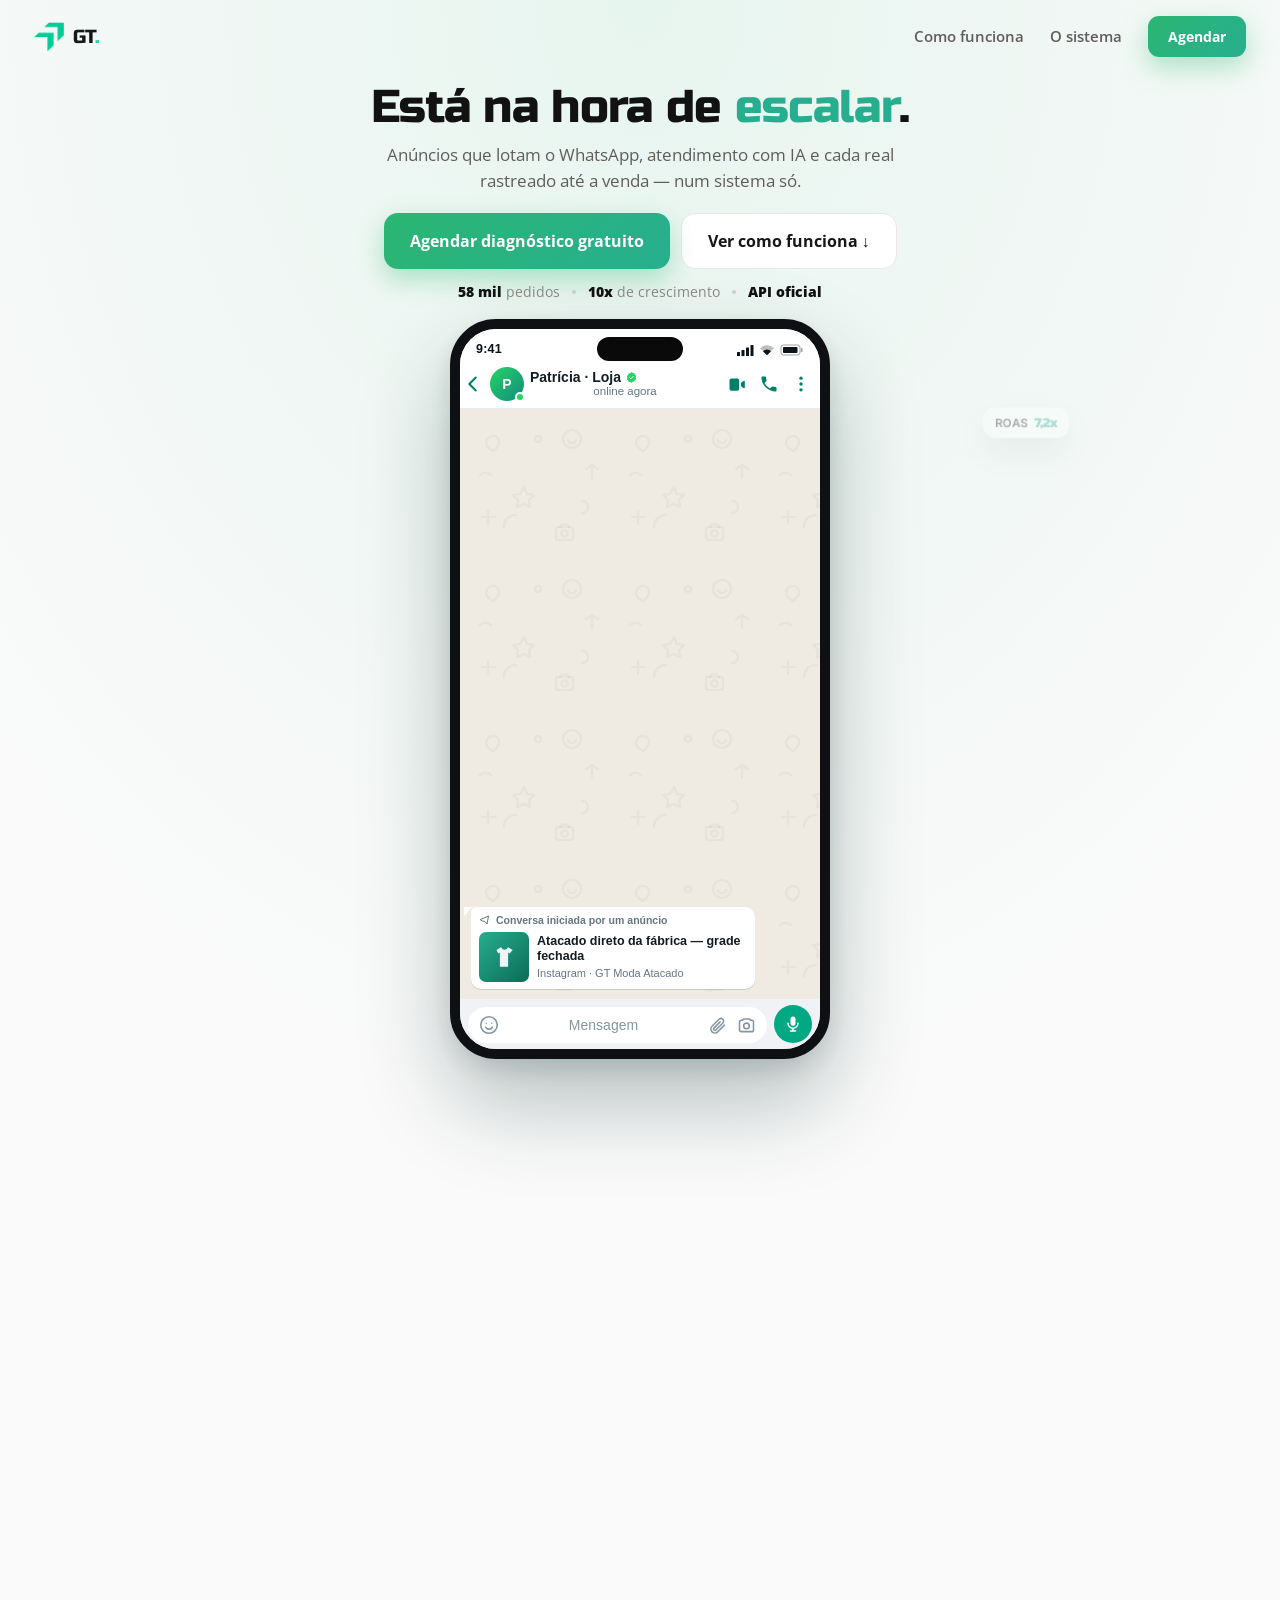
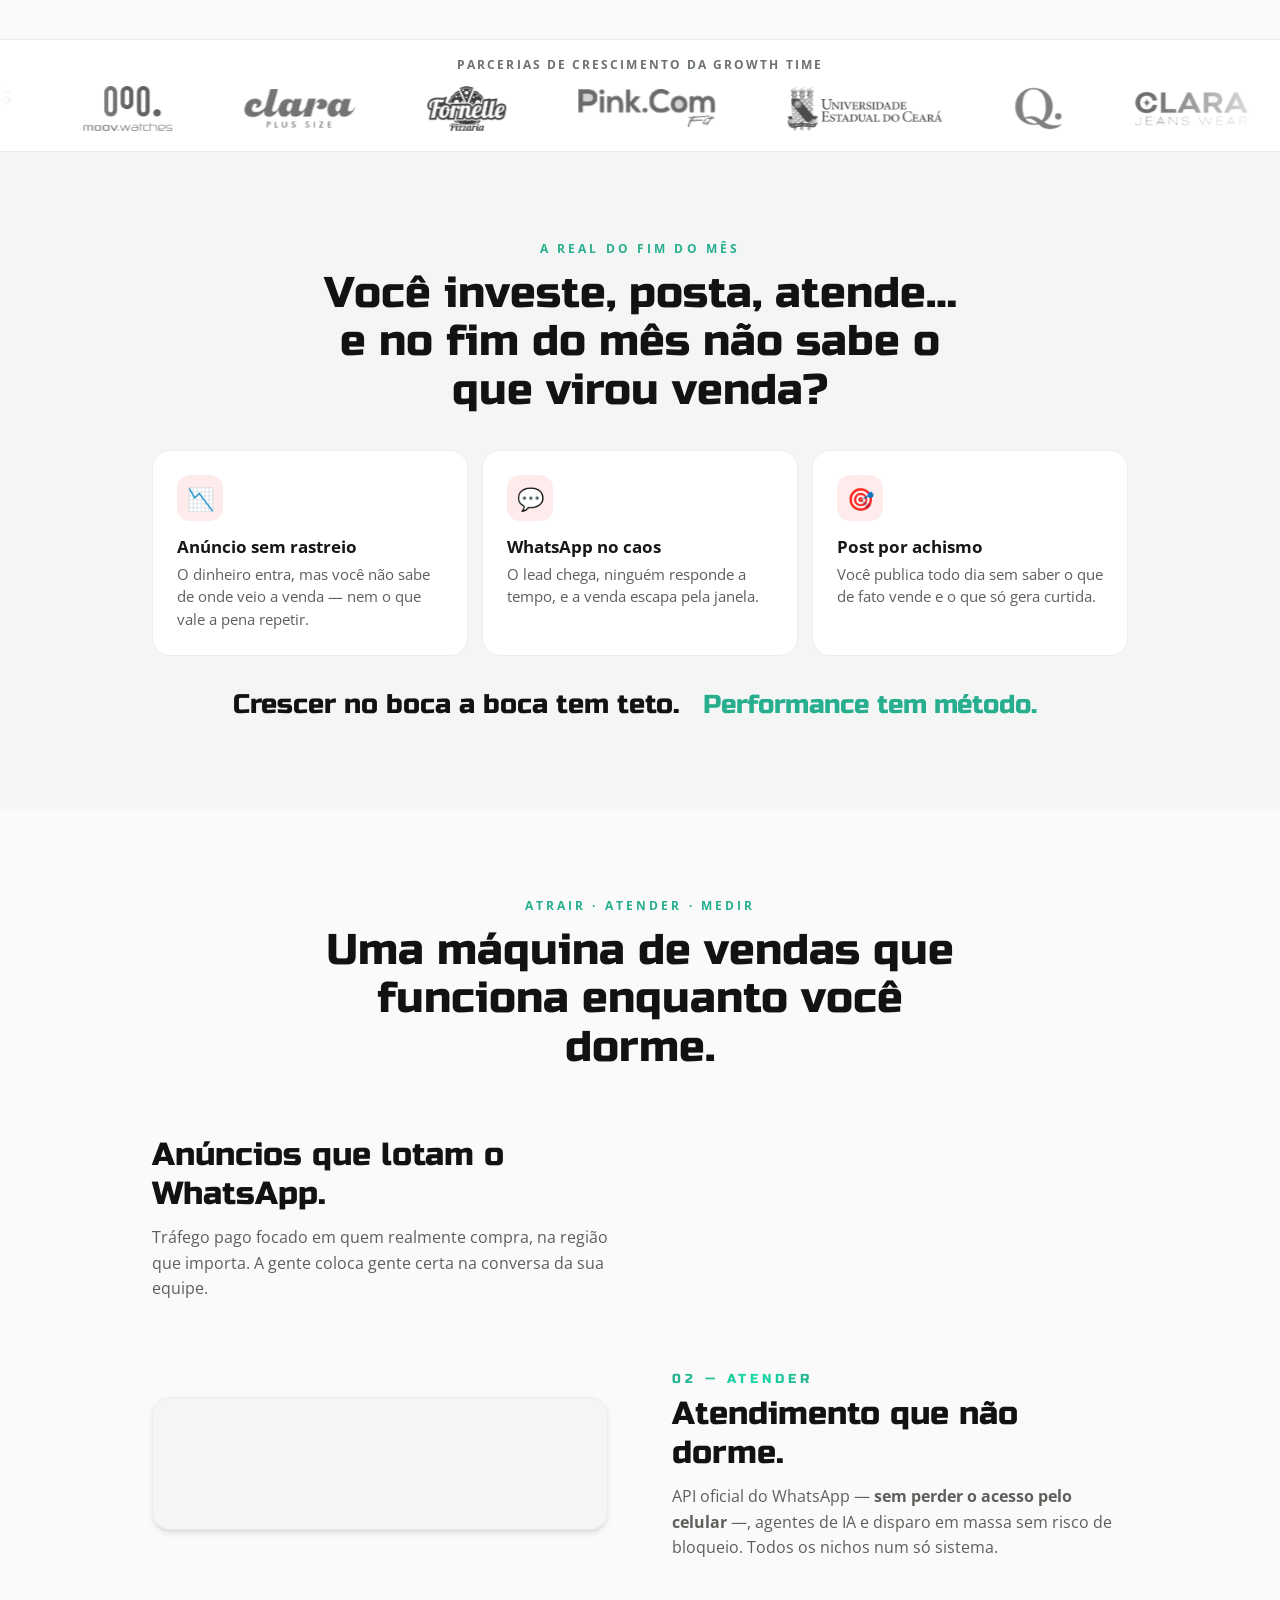
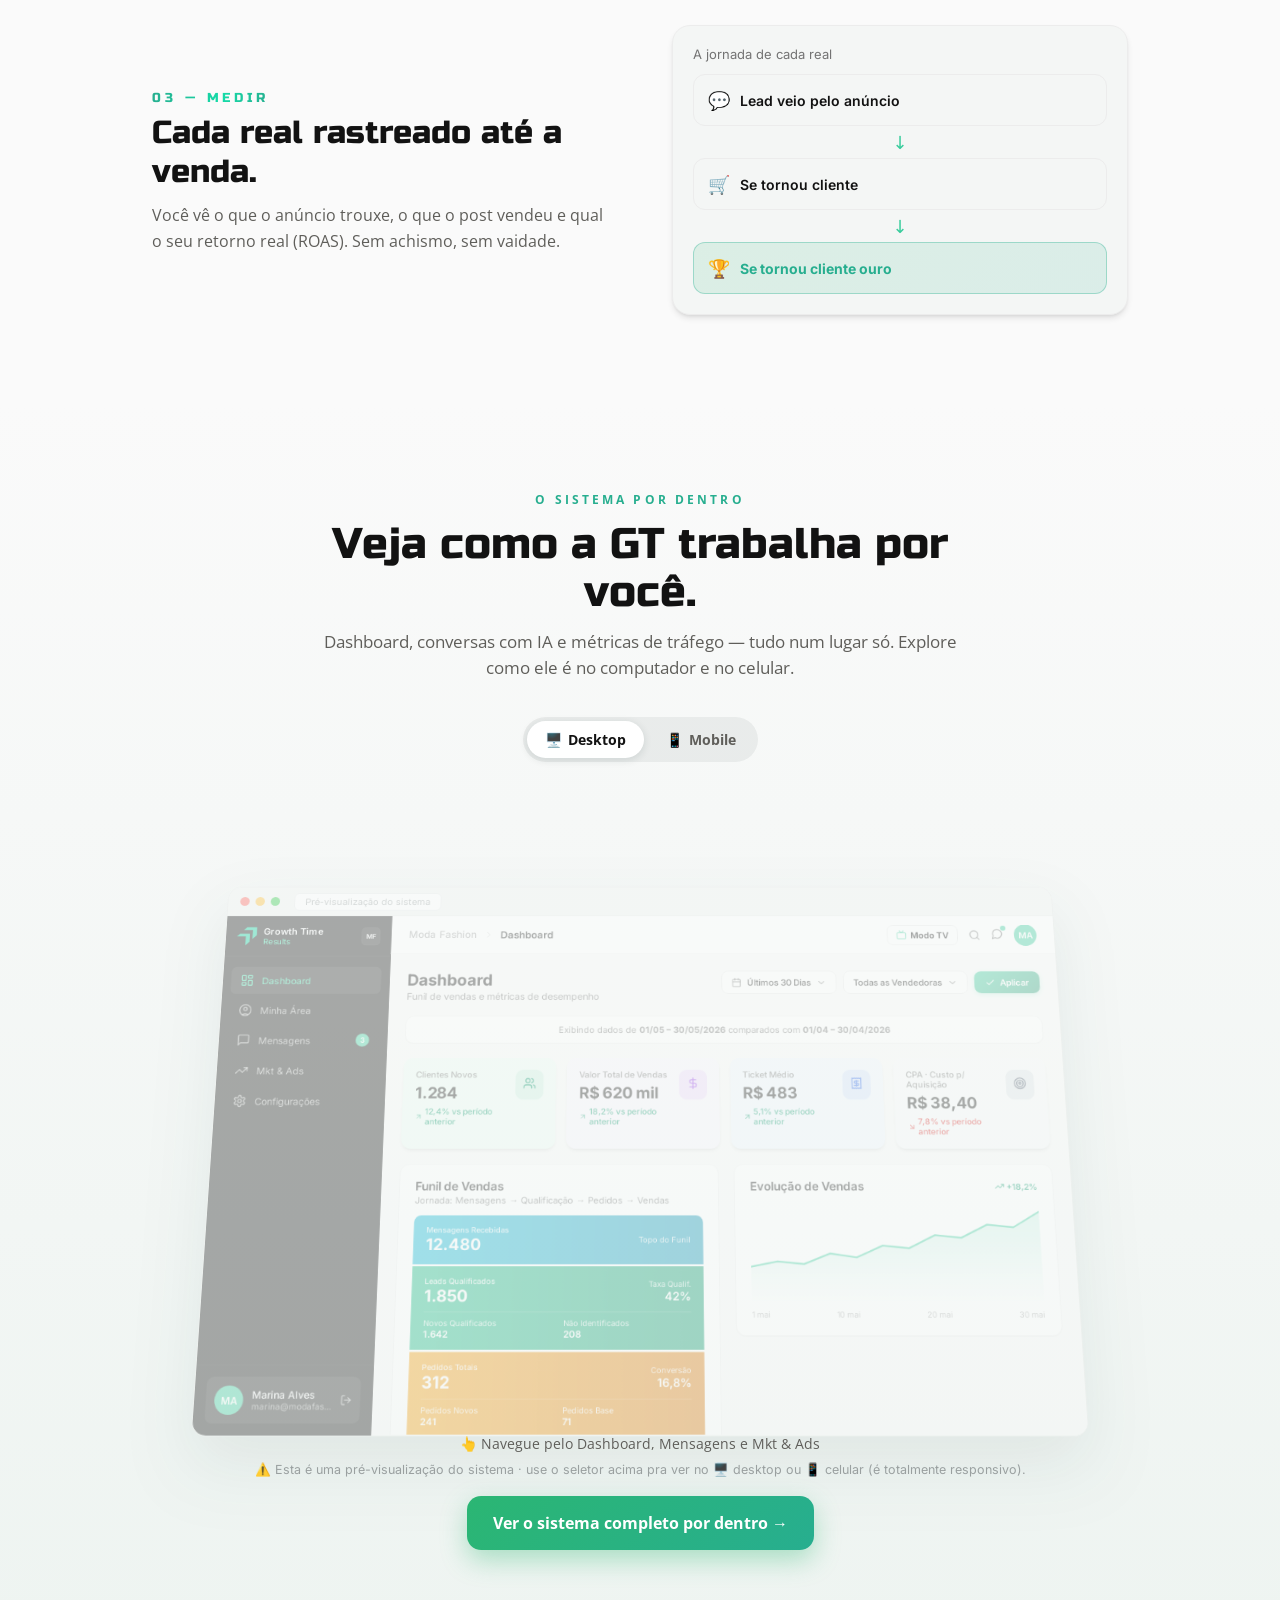
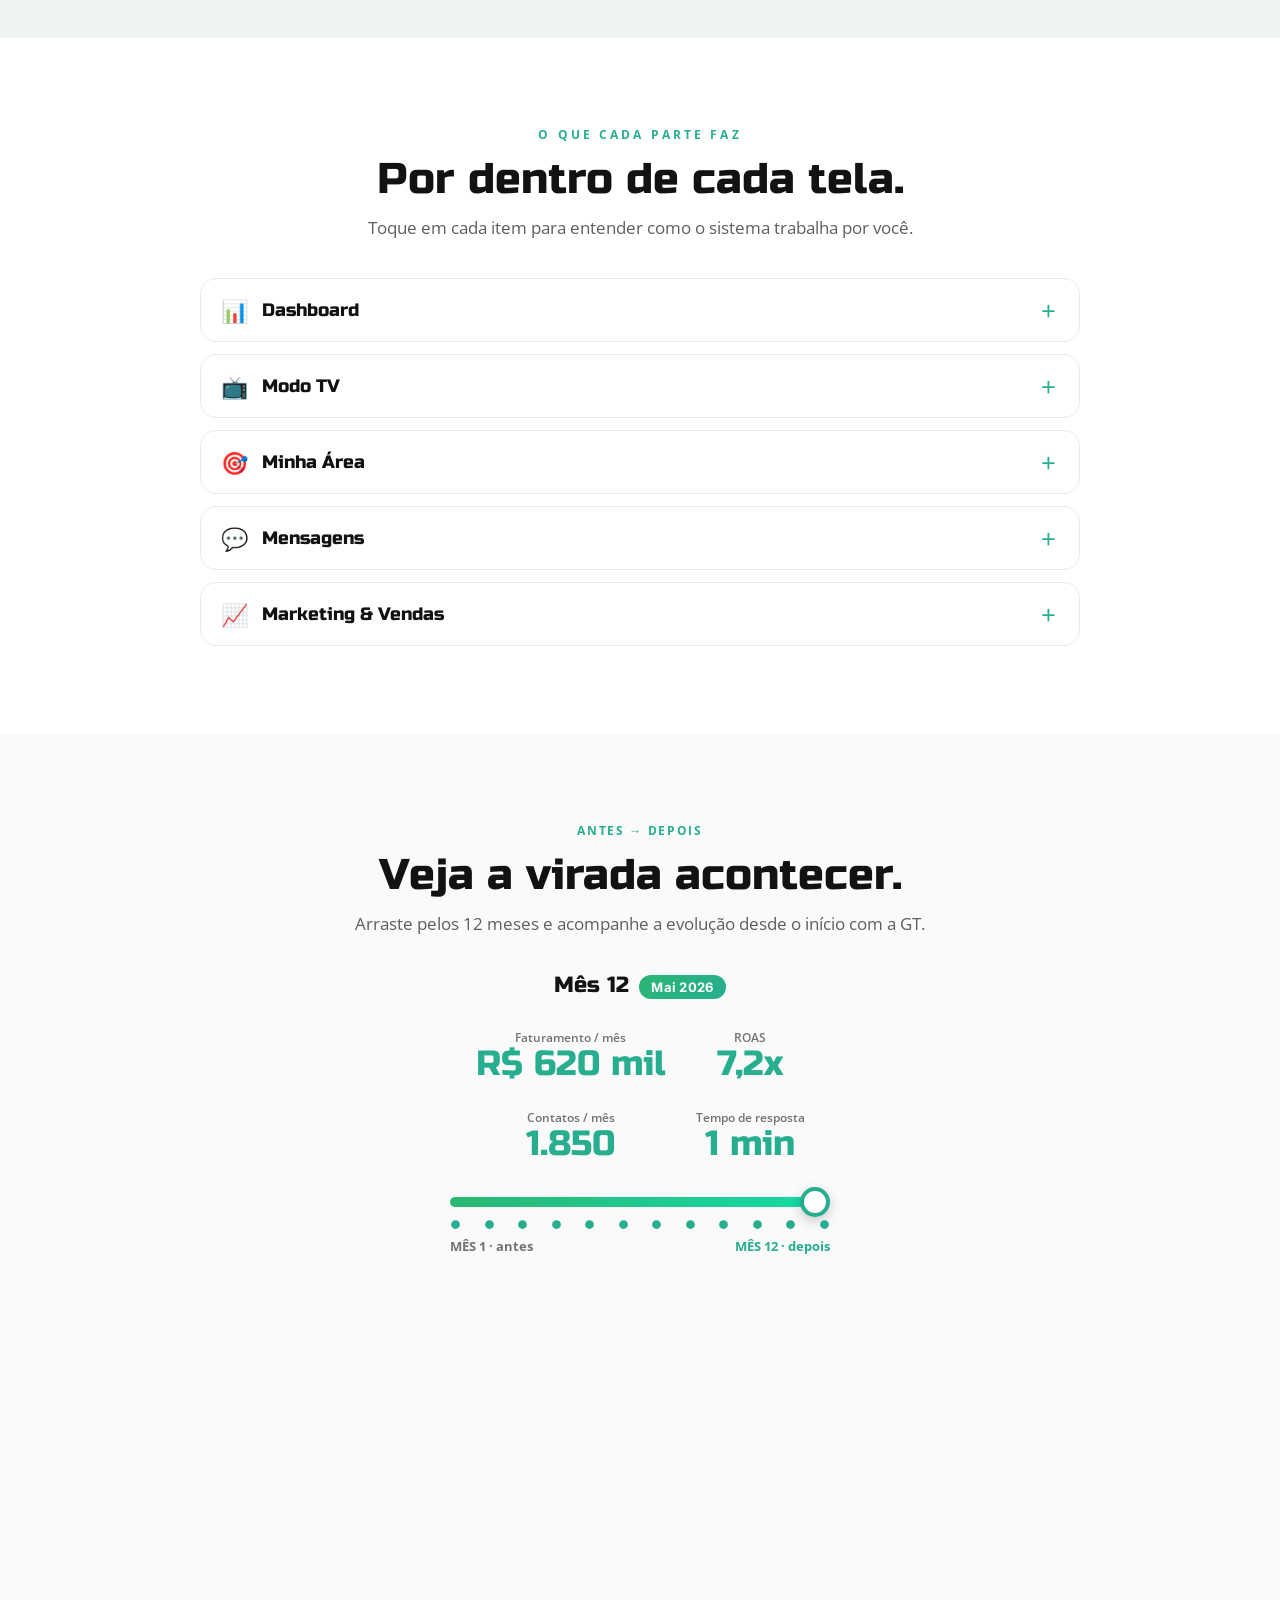
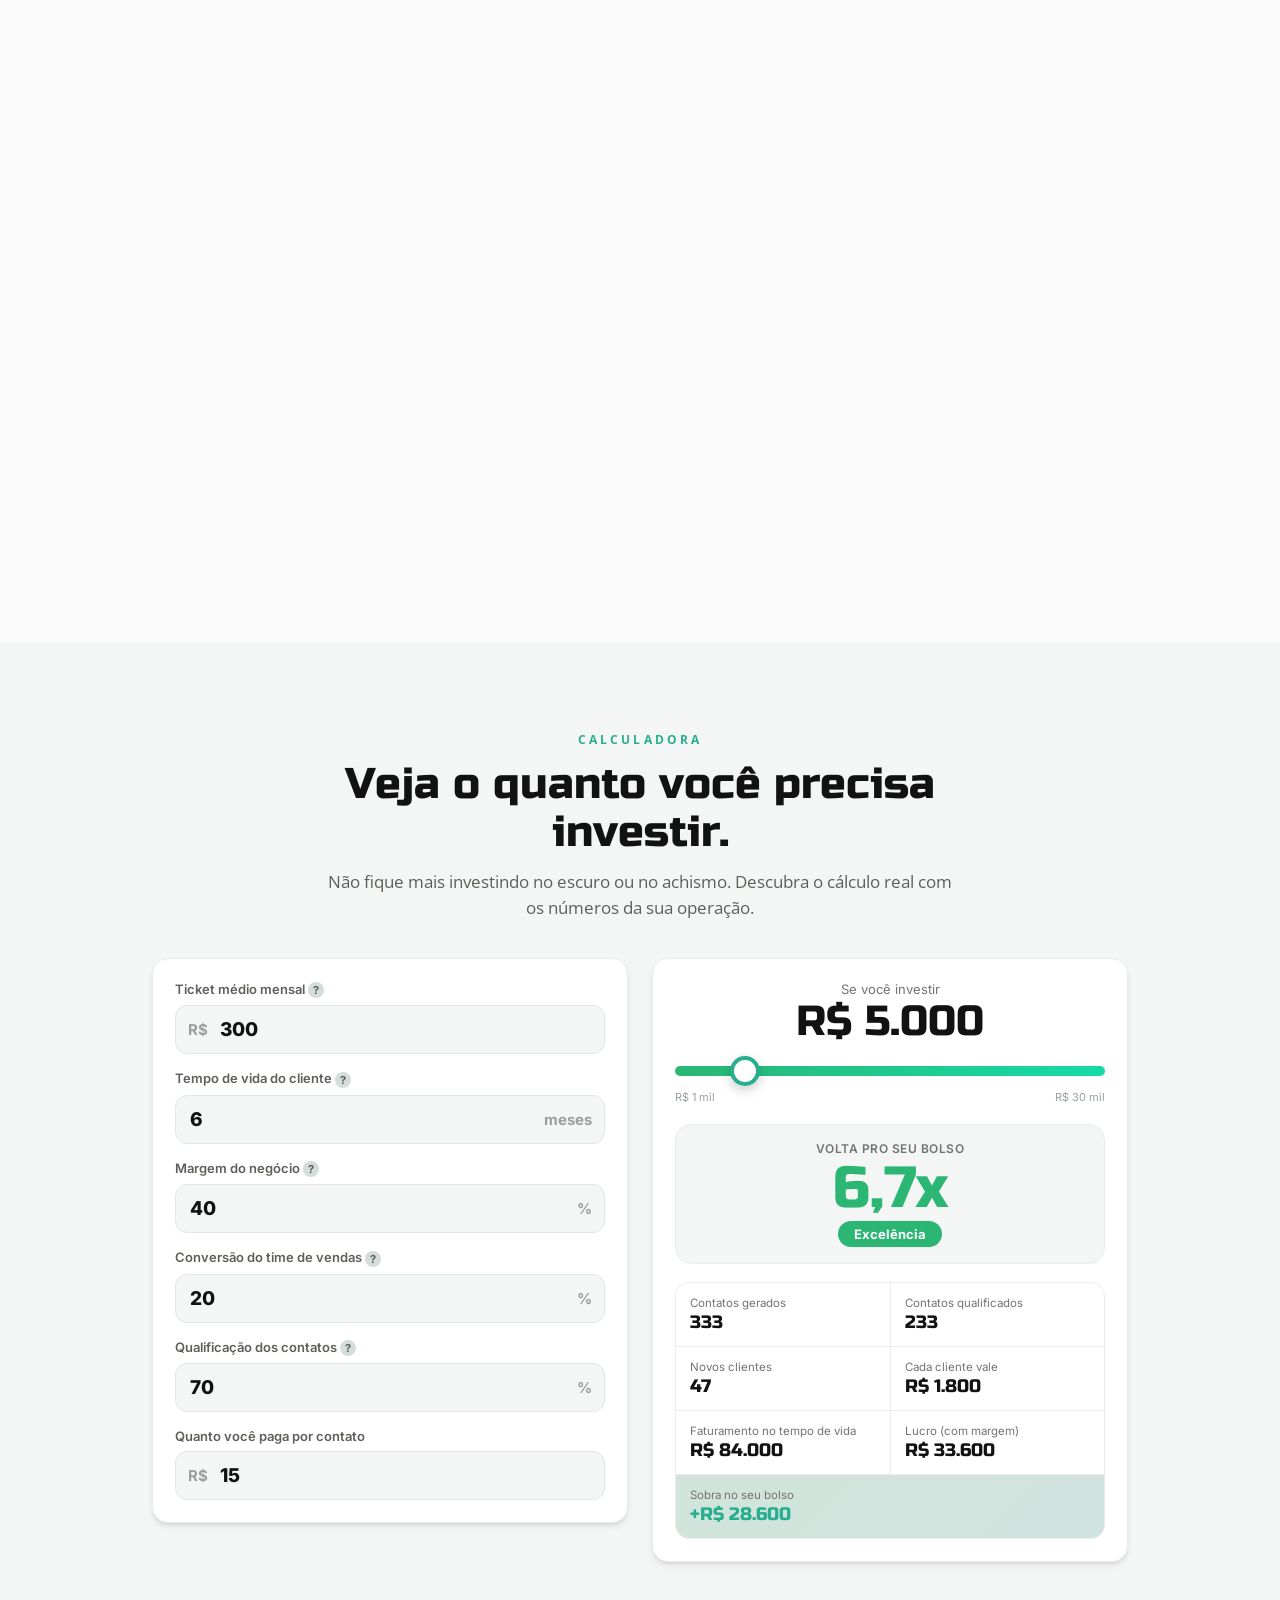
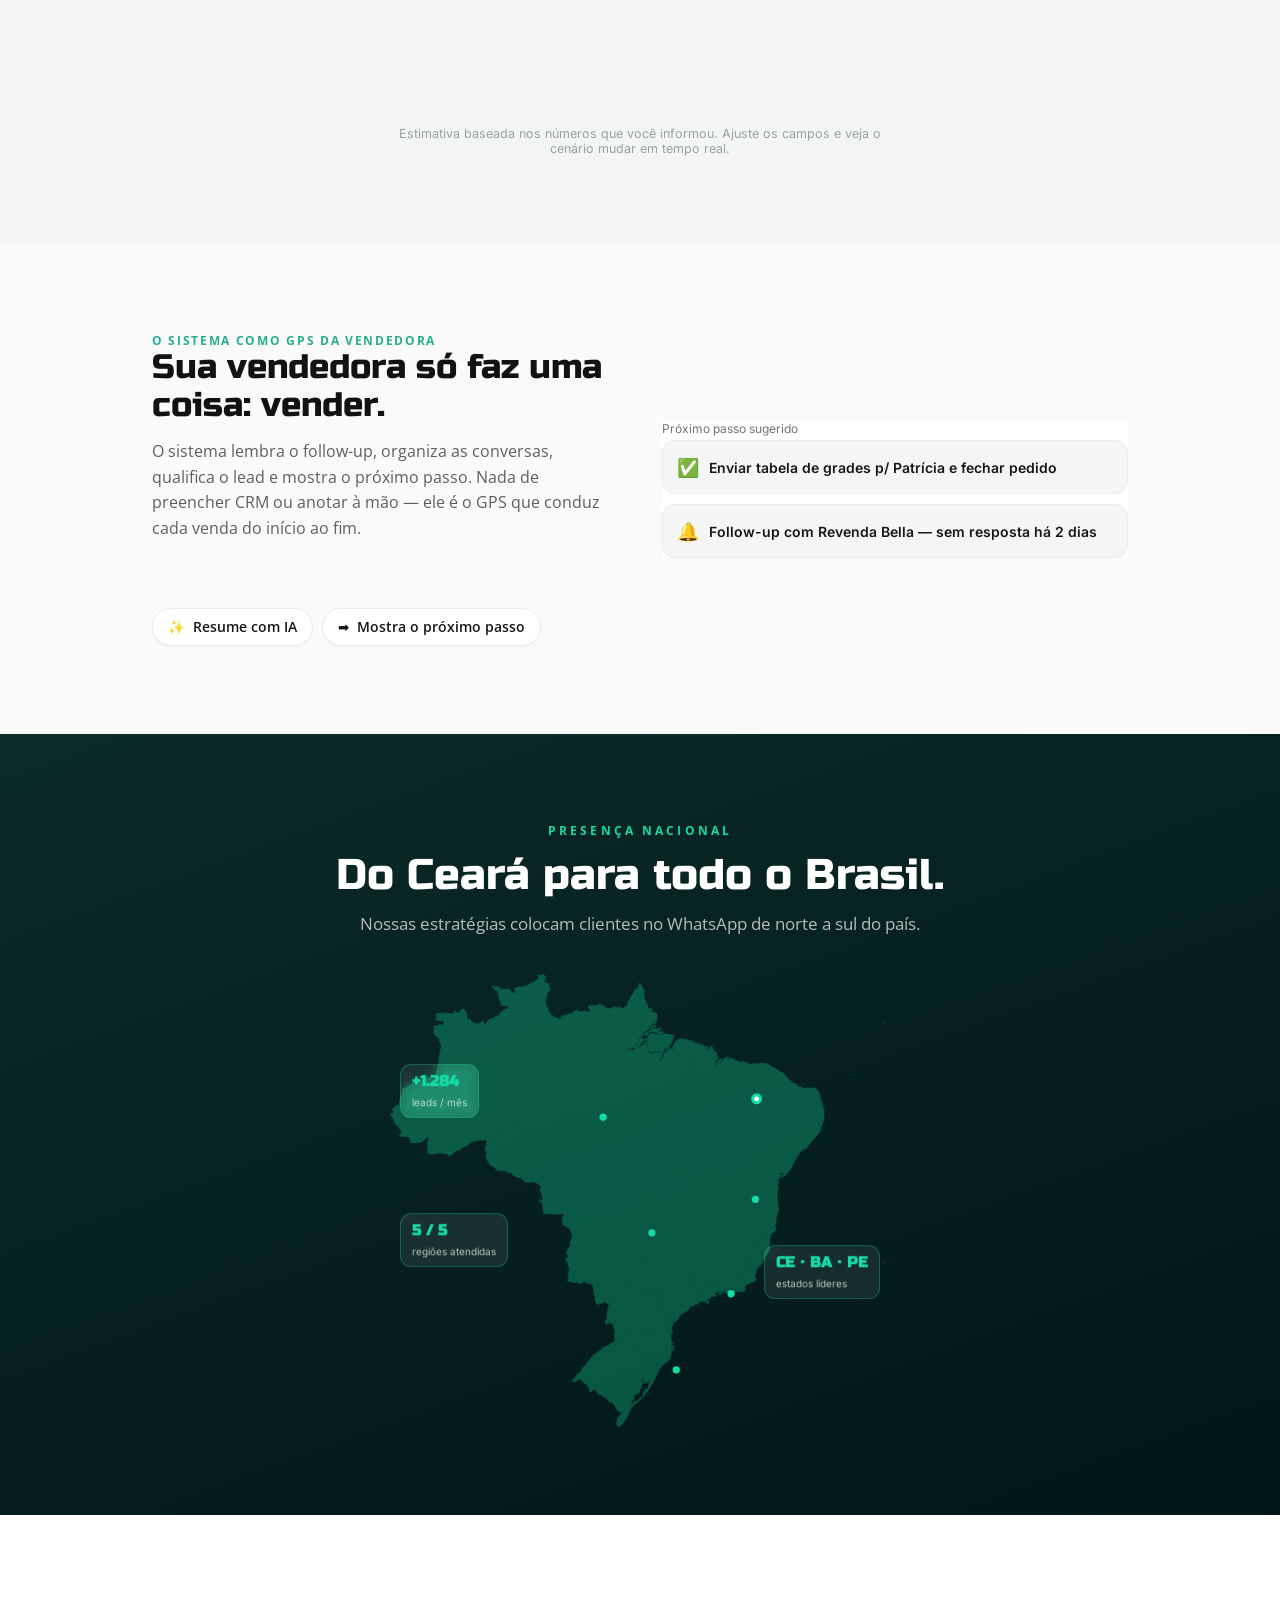
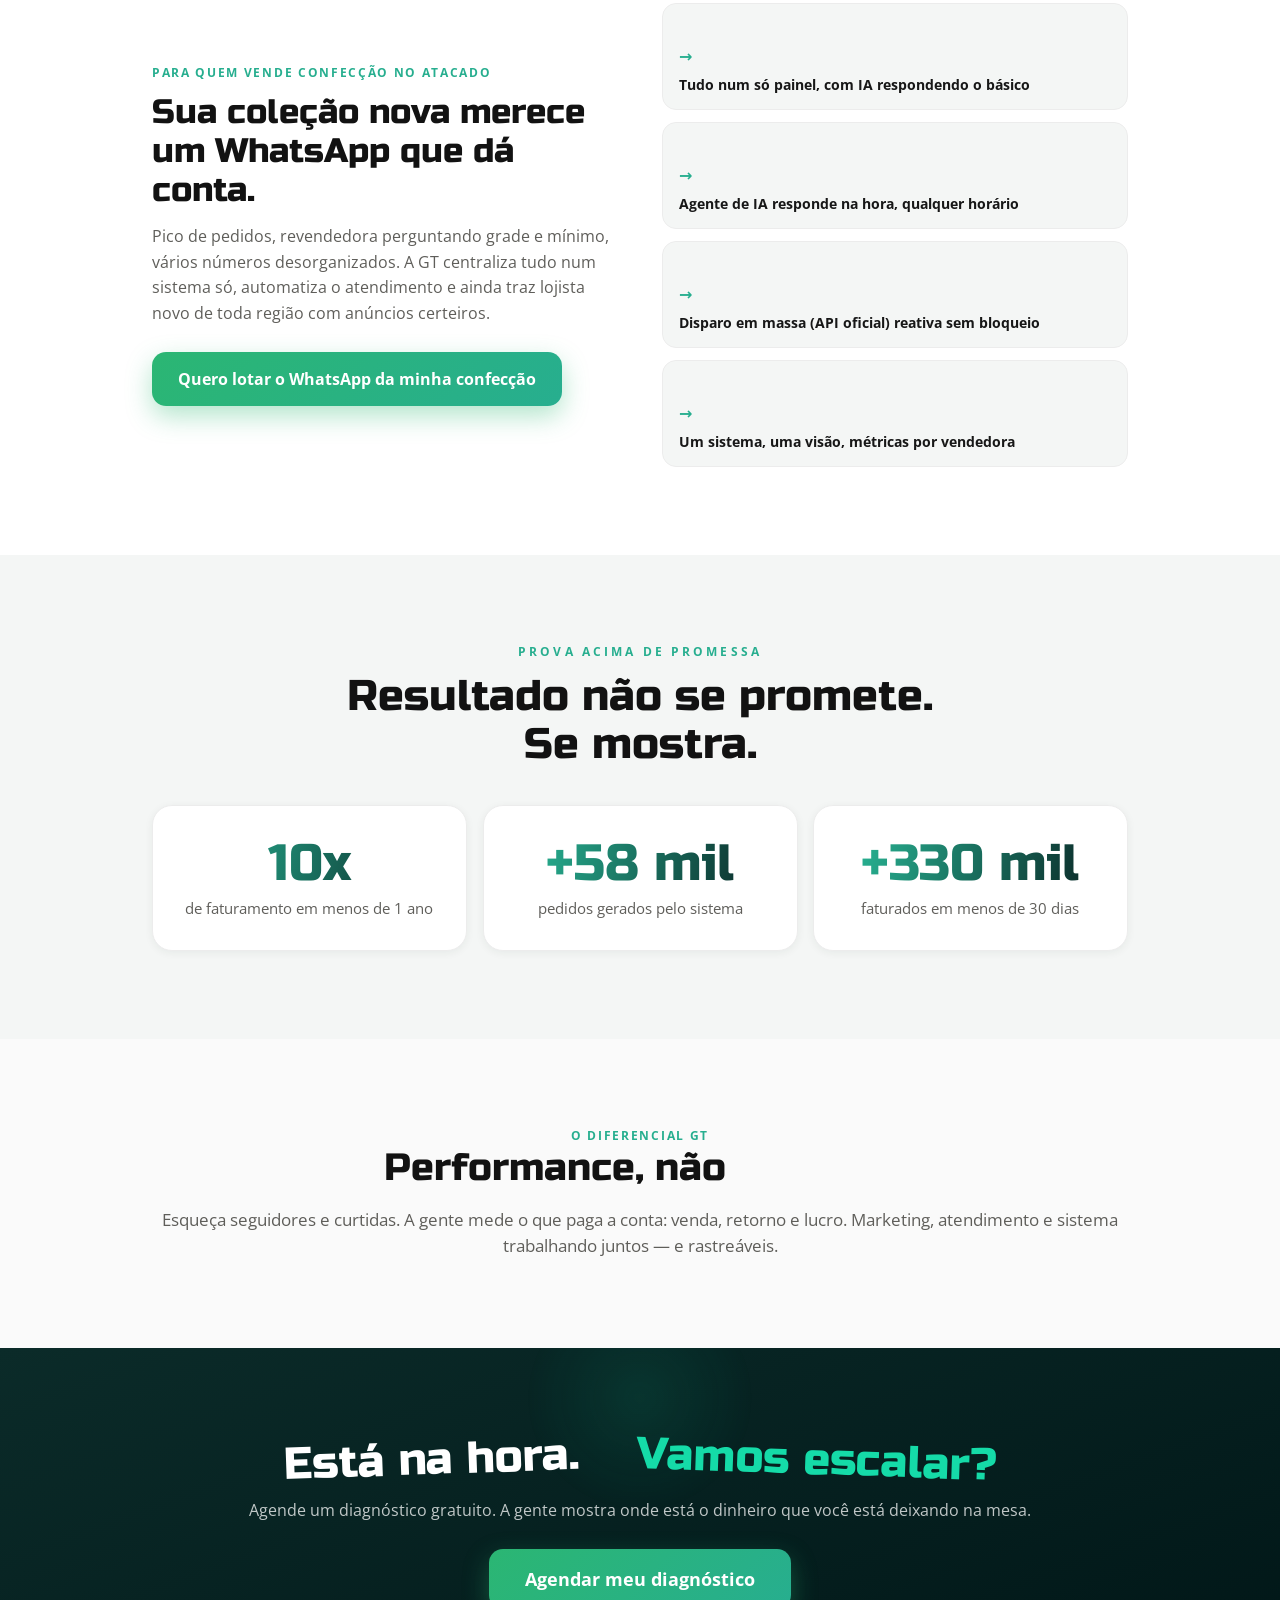
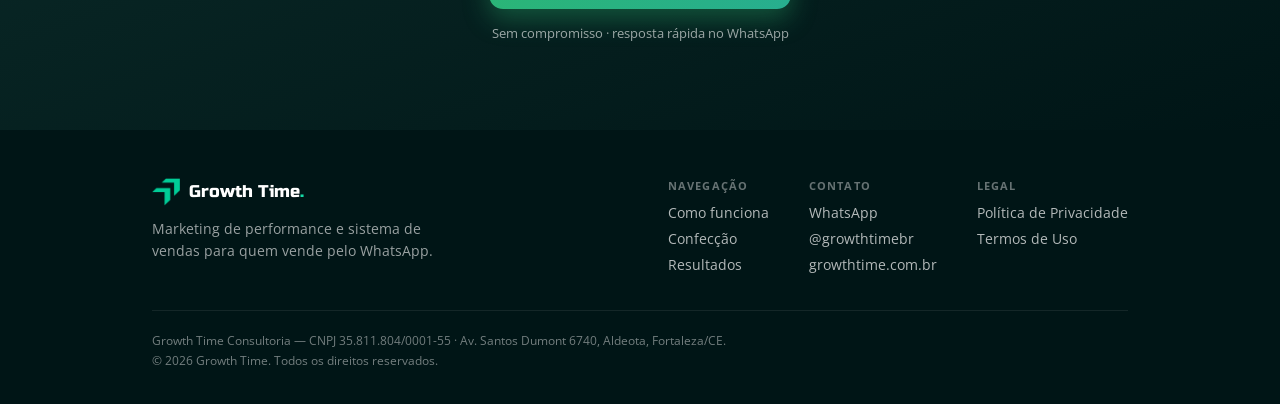
==== index.html @ d75a2fdc "LP: esteira de logos de clientes (9 marcas) substitui marquee de textos - Marquee abaixo do hero ago" ====
<!DOCTYPE html>
<html lang="pt-BR">
<head>
<meta charset="utf-8">
<meta name="viewport" content="width=device-width, initial-scale=1">
<title>Growth Time — Está na hora de escalar</title>
<link rel="icon" href="assets/logo.png">
<link rel="apple-touch-icon" href="assets/logo.png">
<link rel="preload" as="font" type="font/woff2" crossorigin href="fonts/files/Z9XUDmZRWg6M1LvRYsHOz8mJ.woff2">
<link rel="preload" as="font" type="font/woff2" crossorigin href="fonts/files/memvYaGs126MiZpBA-UvWbX2vVnXBbObj2OVTS-muw.woff2">
<link rel="preload" as="font" type="font/woff2" crossorigin href="fonts/files/UcC73FwrK3iLTeHuS_nVMrMxCp50SjIa1ZL7.woff2">
<link rel="stylesheet" href="landing.css?v=20260613b">
<link rel="stylesheet" href="motion.css?v=20260613b">
<script>/* gate PRÉ-PAINT do layout hero v3 (zero CLS no boot): mesma regra do
initHero tier 2 — motion.js reconcilia (remove se não bootar tier 2) */
(function(){try{
  if (matchMedia('(prefers-reduced-motion: reduce)').matches) return;
  if (!(window.CSS && CSS.supports && CSS.supports('overflow','clip'))) return;
  var w = document.documentElement.clientWidth || innerWidth, h = innerHeight;
  if (h >= (w >= 1080 ? 760 : 740)) document.documentElement.classList.add('mo-hero-v3');
}catch(e){}})();</script>
</head>
<body>

<!-- NAV -->
<nav class="nav" id="nav">
  <div class="brand">
    <img src="assets/logo.png" alt="GT">
    <span>GT<span class="dot">.</span></span>
  </div>
  <div class="nav-links">
    <a href="#pilares">Como funciona</a>
    <a href="#sistema">O sistema</a>
    <a href="#cta" class="btn btn-cta nav-cta">Agendar</a>
  </div>
</nav>

<!-- HERO -->
<header class="hero">
  <div class="wrap">
    <div class="hero-copy">
    <div class="hero-kicker reveal">Atrair<span class="sep">·</span>Atender<span class="sep">·</span>Medir</div>
    <h1 class="reveal d1">Está na hora de <span class="hl">escalar</span>.</h1>
    <p class="lead reveal d2">Anúncios que lotam o WhatsApp, atendimento com IA e cada real rastreado até a venda — num sistema só.</p>
    <div class="hero-cta reveal d3">
      <a href="#cta" class="btn btn-cta btn-block">Agendar diagnóstico gratuito</a>
      <a href="#pilares" class="btn btn-ghost btn-block">Ver como funciona ↓</a>
    </div>
    <div class="hero-trust reveal d4">
      <span><b data-count="58" data-suffix=" mil">58 mil</b> pedidos</span>
      <span class="dot"></span>
      <span><b data-count="10" data-suffix="x">10x</b> de crescimento</span>
      <span class="dot"></span>
      <span><b>API oficial</b></span>
    </div>
    </div><!-- /.hero-copy -->

    <!-- phone = focal point (WhatsApp), aurora atrás, trilho de fases por cima (criado no motion.js) -->
    <div class="hero-stage reveal d2" id="heroStage">
      <!-- aurora decorativa (só com motor; reage ao scroll) — wrapper recebe o parallax, blobs derivam -->
      <div class="hero-aurora" id="heroAurora" aria-hidden="true"><div class="au-inner"><span class="au-blob au-1"></span><span class="au-blob au-2"></span><span class="au-blob au-3"></span></div></div>
      <div class="stage-glow" id="glow"></div>
      <!-- rig: wrapper estrutural — motion.js escreve transform SÓ aqui;
           landing.js segue dono do drift do .phone (transforms compõem) -->
      <div class="phone-rig" id="phoneRig">
        <span class="ph-shadow ph-shadow-near" aria-hidden="true"></span>
        <span class="ph-shadow ph-shadow-far" aria-hidden="true"></span>
        <div class="phone">
          <span class="island" aria-hidden="true"></span>
          <div class="pstatus" aria-hidden="true">
            <span class="pst-time">9:41</span>
            <span class="pst-ic">
              <svg width="17" height="11" viewBox="0 0 17 11" fill="currentColor"><rect x="0" y="7" width="3" height="4" rx=".6"/><rect x="4.5" y="5" width="3" height="6" rx=".6"/><rect x="9" y="2.5" width="3" height="8.5" rx=".6"/><rect x="13.5" y="0" width="3" height="11" rx=".6"/></svg>
              <svg width="16" height="12" viewBox="0 0 16 12" fill="currentColor"><path d="M8 11.2 1 4.2a9.9 9.9 0 0 1 14 0L8 11.2z" fill-opacity=".28"/><path d="M8 11.2 4 7.2a5.6 5.6 0 0 1 8 0l-4 4z"/></svg>
              <svg width="24" height="12" viewBox="0 0 24 12" fill="none"><rect x="1" y="1" width="19" height="10" rx="2.5" stroke="currentColor" stroke-opacity=".4"/><rect x="3" y="3" width="14.5" height="6" rx="1" fill="currentColor"/><rect x="21" y="4" width="1.6" height="4" rx=".8" fill="currentColor" fill-opacity=".4"/></svg>
            </span>
          </div>
          <div class="pbar">
            <span class="pbk" aria-hidden="true"><svg width="22" height="22" viewBox="0 0 24 24" fill="none" stroke="currentColor" stroke-width="2.2" stroke-linecap="round" stroke-linejoin="round"><path d="M15 5l-7 7 7 7"/></svg></span>
            <div class="pav">P<span class="dot"></span></div>
            <div class="pbar-id">
              <div class="pbar-name"><span class="nm">Patrícia · Loja</span> <span class="vf" aria-hidden="true"><svg width="13" height="13" viewBox="0 0 24 24" fill="currentColor"><path d="M12 2l2.4 1.8 3 .2.9 2.9 2.3 1.9-.9 2.9.9 2.9-2.3 1.9-.9 2.9-3 .2L12 22l-2.4-1.8-3-.2-.9-2.9L3.4 15l.9-2.9-.9-2.9 2.3-1.9.9-2.9 3-.2L12 2z"/><path d="M8.5 12.2l2.3 2.3 4.7-4.7" fill="none" stroke="#fff" stroke-width="1.8" stroke-linecap="round" stroke-linejoin="round"/></svg></span></div>
              <div class="pbar-sub">online</div>
            </div>
            <div class="pbar-acts" aria-hidden="true">
              <svg width="21" height="21" viewBox="0 0 24 24" fill="currentColor"><path d="M4 7a2 2 0 0 1 2-2h7a2 2 0 0 1 2 2v10a2 2 0 0 1-2 2H6a2 2 0 0 1-2-2V7zm13 3.2 3.3-2.4c.5-.4 1.2 0 1.2.6v7.2c0 .6-.7 1-1.2.6L17 13.8v-3.6z"/></svg>
              <svg width="20" height="20" viewBox="0 0 24 24" fill="currentColor"><path d="M6.6 10.8a14 14 0 0 0 6.6 6.6l2.2-2.2c.3-.3.7-.4 1-.2 1.1.4 2.3.6 3.6.6.6 0 1 .5 1 1V20c0 .6-.4 1-1 1A17 17 0 0 1 3 4c0-.6.5-1 1-1h3.4c.6 0 1 .5 1 1 0 1.2.2 2.4.6 3.6.1.4 0 .8-.3 1l-2.1 2.2z"/></svg>
              <svg width="20" height="20" viewBox="0 0 24 24" fill="currentColor"><circle cx="12" cy="5" r="2"/><circle cx="12" cy="12" r="2"/><circle cx="12" cy="19" r="2"/></svg>
            </div>
          </div>
          <div class="pbody" id="phoneFeed" role="log" aria-label="Conversa de exemplo no WhatsApp: lead do anúncio vira cliente ouro"></div>
          <div class="pcompose" aria-hidden="true">
            <div class="pcomp-pill">
              <span class="em"><svg width="22" height="22" viewBox="0 0 24 24" fill="none" stroke="currentColor" stroke-width="1.8" stroke-linecap="round" stroke-linejoin="round"><circle cx="12" cy="12" r="9"/><path d="M8.5 14.5a4 4 0 0 0 7 0"/><circle cx="9" cy="10" r=".8" fill="currentColor" stroke="none"/><circle cx="15" cy="10" r=".8" fill="currentColor" stroke="none"/></svg></span>
              <span class="ph">Mensagem</span>
              <span class="at"><svg width="21" height="21" viewBox="0 0 24 24" fill="none" stroke="currentColor" stroke-width="1.8" stroke-linecap="round" stroke-linejoin="round"><path d="M20 11.5 12.2 19.3a4.5 4.5 0 0 1-6.4-6.4l8-8a3 3 0 0 1 4.3 4.3l-8 8a1.5 1.5 0 0 1-2.2-2.2l7.1-7.1"/></svg></span>
              <span class="cm"><svg width="21" height="21" viewBox="0 0 24 24" fill="none" stroke="currentColor" stroke-width="1.8" stroke-linecap="round" stroke-linejoin="round"><path d="M4 8a2 2 0 0 1 2-2h1.5l1-1.5h7l1 1.5H18a2 2 0 0 1 2 2v9a2 2 0 0 1-2 2H6a2 2 0 0 1-2-2V8z"/><circle cx="12" cy="12.5" r="3.2"/></svg></span>
            </div>
            <span class="pcomp-send"><svg width="20" height="20" viewBox="0 0 24 24" fill="currentColor"><path d="M12 14a3 3 0 0 0 3-3V6a3 3 0 0 0-6 0v5a3 3 0 0 0 3 3z"/><path fill="none" stroke="currentColor" stroke-width="1.8" stroke-linecap="round" d="M6 11a6 6 0 0 0 12 0M12 17v3.5M9 20.5h6"/></svg></span>
          </div>
        </div>
      </div>
      <!-- external annotations: aposentadas no v3 (a história virou o trilho + card de anúncio);
           mantidas só p/ o fallback sticky (tier 1) — a-roas é o carimbo final em todos -->
      <div class="annot a-ad" data-step="0">📣 Veio do anúncio</div>
      <div class="annot a-ai" data-step="1"><span class="k">✨ IA</span> qualificou o lead</div>
      <div class="annot a-hot" data-step="2">🔥 Lead quente</div>
      <div class="annot a-meta" data-step="3">📈 +1 na meta do mês</div>
      <div class="annot a-roas">ROAS <span class="k">7,2x</span></div>
    </div>
  </div>
</header>

<!-- MARQUEE -->
<div class="marquee">
  <p class="marquee-label">Parcerias de crescimento da Growth Time</p>
  <div class="marquee-viewport">
    <div class="marquee-track" id="marquee">
      <!-- logos de clientes injetadas + duplicadas no landing.js -->
    </div>
  </div>
</div>

<!-- PAIN -->
<section class="block pain" id="dor">
  <div class="wrap">
    <div class="sec-head">
      <div class="eyebrow reveal">A real do fim do mês</div>
      <h2 class="reveal d1">Você investe, posta, atende… e no fim do mês não sabe o que virou venda?</h2>
    </div>
    <div class="pain-grid">
      <div class="pain-card reveal d1">
        <div class="ic">📉</div>
        <h3>Anúncio sem rastreio</h3>
        <p>O dinheiro entra, mas você não sabe de onde veio a venda — nem o que vale a pena repetir.</p>
      </div>
      <div class="pain-card reveal d2">
        <div class="ic">💬</div>
        <h3>WhatsApp no caos</h3>
        <p>O lead chega, ninguém responde a tempo, e a venda escapa pela janela.</p>
      </div>
      <div class="pain-card reveal d3">
        <div class="ic">🎯</div>
        <h3>Post por achismo</h3>
        <p>Você publica todo dia sem saber o que de fato vende e o que só gera curtida.</p>
      </div>
    </div>
    <div class="pain-close reveal">Crescer no boca a boca tem teto. <span class="hl">Performance tem método.</span></div>
  </div>
</section>

<!-- PILLARS -->
<section class="block" id="pilares">
  <div class="wrap">
    <div class="sec-head">
      <div class="eyebrow reveal">Atrair · Atender · Medir</div>
      <h2 class="reveal d1">Uma máquina de vendas que funciona enquanto você dorme.</h2>
    </div>

    <div class="pillar">
      <div class="ptext reveal">
        <div class="num">01 — ATRAIR</div>
        <h3>Anúncios que lotam o WhatsApp.</h3>
        <p>Tráfego pago focado em quem realmente compra, na região que importa. A gente coloca gente certa na conversa da sua equipe.</p>
      </div>
      <div class="pvis reveal d1">
        <div style="font-family:'Inter';font-size:13px;color:#737373;margin-bottom:10px">Mensagens · hoje</div>
        <div style="display:flex;gap:16px;margin-bottom:12px">
          <div style="flex:1">
            <div style="font-family:'Inter';font-size:11px;color:#737373;margin-bottom:3px">Totais</div>
            <div style="font-family:'Inter';font-size:28px;font-weight:800;color:#121212;line-height:1">410</div>
          </div>
          <div style="flex:1;border-left:1px solid #ececec;padding-left:16px">
            <div style="font-family:'Inter';font-size:11px;color:#737373;margin-bottom:3px">Vindas pelo tráfego</div>
            <div style="font-family:'Inter';font-size:28px;font-weight:800;color:#27ae8f;line-height:1">305</div>
          </div>
        </div>
        <div class="mini-bars" style="height:64px"><i style="height:45%"></i><i style="height:60%"></i><i style="height:52%"></i><i style="height:78%"></i><i style="height:66%"></i><i style="height:90%"></i><i style="height:100%"></i></div>
      </div>
    </div>

    <div class="pillar rev">
      <div class="ptext reveal">
        <div class="num">02 — ATENDER</div>
        <h3>Atendimento que não dorme.</h3>
        <p>API oficial do WhatsApp — <b>sem perder o acesso pelo celular</b> —, agentes de IA e disparo em massa sem risco de bloqueio. Todos os nichos num só sistema.</p>
      </div>
      <div class="pvis reveal d1">
        <div style="display:flex;flex-direction:column;gap:8px">
          <div class="msg them" style="max-width:90%;font-size:13px">Tem na grade P ao GG?</div>
          <div class="msg me" style="max-width:90%;font-size:13px;align-self:flex-end;background:#d6f7c8">Temos sim! 😄 Respondido pela IA em 4s ⚡</div>
          <div style="display:flex;align-items:center;gap:7px;font-family:'Inter';font-size:12px;color:#27ae8f;font-weight:600;margin-top:4px">✨ Resumo da conversa por IA</div>
        </div>
      </div>
    </div>

    <div class="pillar">
      <div class="ptext reveal">
        <div class="num">03 — MEDIR</div>
        <h3>Cada real rastreado até a venda.</h3>
        <p>Você vê o que o anúncio trouxe, o que o post vendeu e qual o seu retorno real (ROAS). Sem achismo, sem vaidade.</p>
      </div>
      <div class="pvis reveal d1">
        <div style="font-family:'Inter';font-size:13px;color:#737373;margin-bottom:12px">A jornada de cada real</div>
        <div style="display:flex;flex-direction:column;gap:7px">
          <div style="display:flex;align-items:center;gap:10px;background:#f4f6f5;border-radius:12px;padding:13px 14px;border:1px solid #ececec"><span style="font-size:18px">💬</span><div style="font-family:'Inter';font-size:14px;font-weight:600;color:#121212">Lead veio pelo anúncio</div></div>
          <div style="text-align:center;color:#38cc9c;font-size:18px;line-height:1">↓</div>
          <div style="display:flex;align-items:center;gap:10px;background:#f4f6f5;border-radius:12px;padding:13px 14px;border:1px solid #ececec"><span style="font-size:18px">🛒</span><div style="font-family:'Inter';font-size:14px;font-weight:600;color:#121212">Se tornou cliente</div></div>
          <div style="text-align:center;color:#38cc9c;font-size:18px;line-height:1">↓</div>
          <div style="display:flex;align-items:center;gap:10px;background:linear-gradient(135deg,rgba(43,182,115,.12),rgba(39,174,143,.12));border-radius:12px;padding:13px 14px;border:1px solid rgba(39,174,143,.35)"><span style="font-size:18px">🏆</span><div style="font-family:'Inter';font-size:14px;font-weight:700;color:#27ae8f">Se tornou cliente ouro</div></div>
        </div>
      </div>
    </div>
  </div>
</section>

<!-- SYSTEM SHOWCASE (embedded, interactive) -->
<section class="block sys-sec" id="sistema">
  <div class="wrap">
    <div class="sec-head">
      <div class="eyebrow reveal">O sistema por dentro</div>
      <h2 class="reveal d1">Veja como a GT trabalha por você.</h2>
      <p class="reveal d2">Dashboard, conversas com IA e métricas de tráfego — tudo num lugar só. Explore como ele é no computador e no celular.</p>
    </div>

    <div class="sys-toggle reveal d1" id="sysToggle">
      <button class="sys-tg-btn active" data-device="desktop"><span class="ic">🖥️</span> Desktop</button>
      <button class="sys-tg-btn" data-device="mobile"><span class="ic">📱</span> Mobile</button>
    </div>

    <div class="sys-frame-outer reveal d1">
      <!-- DESKTOP frame -->
      <div class="sys-window" id="sysDesktop">
        <div class="sys-bar">
          <span class="d" style="background:#ff5f57"></span><span class="d" style="background:#febc2e"></span><span class="d" style="background:#28c840"></span>
          <span class="u">Pré-visualização do sistema</span>
        </div>
        <div class="sys-viewport" id="sysViewport">
          <iframe id="sysFrame" src="system/index.html" title="Sistema GT — desktop" scrolling="no" loading="lazy"></iframe>
        </div>
      </div>
      <!-- MOBILE frame -->
      <div class="sys-phone" id="sysMobile" hidden>
        <div class="sys-phone-notch"></div>
        <div class="sys-phone-viewport" id="sysPhoneViewport">
          <iframe id="sysPhoneFrame" data-src="system/index.html?view=mobile" title="Sistema GT — mobile" scrolling="no"></iframe>
        </div>
      </div>

      <div class="sys-hint reveal d2" id="sysHint">👆 Navegue pelo Dashboard, Mensagens e Mkt &amp; Ads</div>
      <div class="reveal d2" style="text-align:center;font-family:'Inter';font-size:12.5px;color:#9aa0a0;margin-top:8px;line-height:1.5">⚠️ Esta é uma pré-visualização do sistema · use o seletor acima pra ver no 🖥️ desktop ou 📱 celular (é totalmente responsivo).</div>
      <div style="text-align:center">
        <a href="system/index.html" target="_blank" class="btn btn-cta sys-full-btn reveal d2">Ver o sistema completo por dentro →</a>
      </div>
    </div>
  </div>
</section>

<!-- SYSTEM EXPLAINER (accordion / toggles) -->
<section class="block explain-sec" id="explica">
  <div class="wrap">
    <div class="sec-head">
      <div class="eyebrow reveal">O que cada parte faz</div>
      <h2 class="reveal d1">Por dentro de cada tela.</h2>
      <p class="reveal d2">Toque em cada item para entender como o sistema trabalha por você.</p>
    </div>
    <div class="accordion reveal d1" id="accordion">

      <div class="acc-item">
        <button class="acc-head" aria-expanded="false">
          <span class="acc-ic">📊</span>
          <span class="acc-title">Dashboard</span>
          <span class="acc-chev">+</span>
        </button>
        <div class="acc-body">
          <div class="acc-inner">
            <ul class="acc-list">
              <li><b>Principais métricas, sem achismo.</b> Veja exatamente quanto você investiu em anúncio e quanto voltou para o seu bolso — fica claro se os seus anúncios estão funcionando ou não.</li>
              <li><b>Recorrência dos clientes.</b> Entenda se os seus clientes estão voltando a comprar com você ou se estão se afastando.</li>
              <li><b>Dados detalhados.</b> Valor da carteira, ticket médio, retenção e o quadro por safra — tudo aberto para você analisar a fundo.</li>
            </ul>
          </div>
        </div>
      </div>

      <div class="acc-item">
        <button class="acc-head" aria-expanded="false">
          <span class="acc-ic">📺</span>
          <span class="acc-title">Modo TV</span>
          <span class="acc-chev">+</span>
        </button>
        <div class="acc-body">
          <div class="acc-inner">
            <ul class="acc-list">
              <li><b>Sua operação ao vivo, na tela do escritório.</b> Uma área de atualização em tempo real: cada pedido e cada venda que acontece na sua operação aparece na hora, mantendo todo mundo ligado no que está rolando agora.</li>
              <li><b>Time estimulado a vender mais.</b> Coloque numa TV e a vendedora acompanha, o dia todo, o quanto falta pra bater a meta <b style="color:#bd6b2f">Bronze</b>, <b style="color:#a3adba">Prata</b> e <b style="color:#f3b315">Ouro</b> — com ranking e comemoração a cada meta batida.</li>
            </ul>
            <div class="acc-tv">
              <div class="acc-tv-head"><span class="acc-tv-dot"></span> Modo TV ao vivo · cada venda pipoca na hora</div>
              <div class="acc-tv-vp" id="accTvVp">
                <iframe class="acc-tv-frame" id="accTvFrame" data-src="system/index.html?view=tv" title="Modo TV — painel de metas ao vivo" scrolling="no" loading="lazy"></iframe>
              </div>
            </div>
          </div>
        </div>
      </div>

      <div class="acc-item">
        <button class="acc-head" aria-expanded="false">
          <span class="acc-ic">🎯</span>
          <span class="acc-title">Minha Área</span>
          <span class="acc-chev">+</span>
        </button>
        <div class="acc-body">
          <div class="acc-inner">
            <ul class="acc-list">
              <li><b>Controle para o time todo.</b> Seu time de vendas e o de gestão têm controle de tudo num só lugar — incluindo designar tarefas para cada vendedora.</li>
              <li><b>Leads por temperatura.</b> Veja quais leads estão <span class="hot">quentes</span>, <span class="cold">frios</span> ou <span class="frozen">congelados</span>.</li>
              <li><b>Clientes por tier.</b> Separados em <b style="color:#ca8a04">Ouro</b>, <b style="color:#64748b">Prata</b> e <b style="color:#b45309">Bronze</b> — saiba a quem dar atenção e quem parou de comprar sem você perceber.</li>
              <li><b>Resultado de cada vendedora.</b> Conversão média, tempo de resposta a um lead e quanto falta para ela bater a meta.</li>
            </ul>
          </div>
        </div>
      </div>

      <div class="acc-item">
        <button class="acc-head" aria-expanded="false">
          <span class="acc-ic">💬</span>
          <span class="acc-title">Mensagens</span>
          <span class="acc-chev">+</span>
        </button>
        <div class="acc-body">
          <div class="acc-inner">
            <ul class="acc-list">
              <li><b>Tudo num lugar, via API oficial.</b> Visualização simples e fácil de todas as conversas — respondendo pela API oficial, sem chance de derrubar o seu número.</li>
              <li><b>API Coexistence.</b> Você mantém o WhatsApp funcionando normalmente no celular, pelo próprio app, ao mesmo tempo.</li>
              <li><b>Qualificação por IA.</b> A inteligência artificial lê as conversas, entende as objeções e qualifica o lead e a temperatura — sem a vendedora perder tempo. Ela só segue as direções que a GT dá.</li>
              <li><b>Disparos em massa inteligentes.</b> Programe disparos automáticos para clientes inativos, que baixaram o ticket médio, que caíram de Ouro para Prata/Bronze — ou para uma lista personalizada.</li>
            </ul>
          </div>
        </div>
      </div>

      <div class="acc-item">
        <button class="acc-head" aria-expanded="false">
          <span class="acc-ic">📈</span>
          <span class="acc-title">Marketing &amp; Vendas</span>
          <span class="acc-chev">+</span>
        </button>
        <div class="acc-body">
          <div class="acc-inner">
            <ul class="acc-list">
              <li><b>Funil completo + mapa do Brasil.</b> Saiba qual região mais vende, quais estados trazem mais vendas e mensagens, e onde investir melhor o seu dinheiro.</li>
              <li><b>Métricas do Instagram.</b> Qual estilo de post, formato de Reels e tipo de carrossel funciona — direcionando o seu time de marketing para o máximo de vendas.</li>
            </ul>
          </div>
        </div>
      </div>

    </div>
  </div>
</section>

<!-- ANTES → DEPOIS -->
<section class="block ba" id="virada">
  <div class="wrap">
    <div class="sec-head">
      <div class="eyebrow reveal">Antes → Depois</div>
      <h2 class="reveal d1">Veja a virada acontecer.</h2>
      <p class="reveal d2">Arraste pelos 12 meses e acompanhe a evolução desde o início com a GT.</p>
    </div>
    <div class="ba-stage reveal">
      <div class="ba-monthbar">
        <div class="ba-month" id="ba-month">Mês 1</div>
        <div class="ba-date" id="ba-date">jun 2025</div>
      </div>
      <div class="ba-metrics">
        <div class="ba-metric"><div class="lab">Faturamento / mês</div><div class="val" id="m-fat">R$ 18 mil</div></div>
        <div class="ba-metric"><div class="lab">Contatos / mês</div><div class="val" id="m-leads">40</div></div>
      </div>
      <div class="ba-metrics">
        <div class="ba-metric"><div class="lab">ROAS</div><div class="val" id="m-roas">1,2x</div></div>
        <div class="ba-metric"><div class="lab">Tempo de resposta</div><div class="val" id="m-resp">4 h</div></div>
      </div>
    </div>
    <div class="ba-slider-wrap reveal">
      <input type="range" min="0" max="11" step="1" value="0" class="ba-track" id="ba-slider">
      <div class="ba-scale" id="ba-scale"></div>
      <div class="ba-labels"><span id="lbl-antes" class="on">MÊS 1 · antes</span><span id="lbl-depois">MÊS 12 · depois</span></div>
    </div>
  </div>
</section>

<!-- CALCULADORA -->
<section class="block calc-sec" id="calculadora">
  <div class="wrap">
    <div class="sec-head">
      <div class="eyebrow reveal">Calculadora</div>
      <h2 class="reveal d1">Veja o quanto você precisa investir.</h2>
      <p class="reveal d2">Não fique mais investindo no escuro ou no achismo. Descubra o cálculo real com os números da sua operação.</p>
    </div>

    <div class="calc-grid reveal d1">
      <!-- INPUTS -->
      <div class="calc-inputs">
        <div class="calc-field">
          <label for="cf-ticket">Ticket médio mensal <span class="calc-help" tabindex="0" data-tip="Quanto o seu cliente gasta em média por mês com seus produtos?">?</span></label>
          <div class="calc-input"><span class="pre">R$</span><input type="number" id="cf-ticket" value="300" min="0" step="10" inputmode="numeric"></div>
        </div>
        <div class="calc-field">
          <label for="cf-vida">Tempo de vida do cliente <span class="calc-help" tabindex="0" data-tip="Por quantos meses, em média, um cliente continua ativo comprando na sua operação.">?</span></label>
          <div class="calc-input"><input type="number" id="cf-vida" value="6" min="1" step="1" inputmode="numeric"><span class="suf">meses</span></div>
        </div>
        <div class="calc-field">
          <label for="cf-margem">Margem do negócio <span class="calc-help" tabindex="0" data-tip="A margem que sobra depois de tirar TODOS os custos da sua empresa — é o que de fato fica no seu bolso.">?</span></label>
          <div class="calc-input"><input type="number" id="cf-margem" value="40" min="0" max="100" step="1" inputmode="numeric"><span class="suf">%</span></div>
        </div>
        <div class="calc-field">
          <label for="cf-conv">Conversão do time de vendas <span class="calc-help" tabindex="0" data-tip="Dos contatos qualificados, quantos % a vendedora fecha em venda.">?</span></label>
          <div class="calc-input"><input type="number" id="cf-conv" value="20" min="0" max="100" step="1" inputmode="numeric"><span class="suf">%</span></div>
        </div>
        <div class="calc-field">
          <label for="cf-qualif">Qualificação dos contatos <span class="calc-help" tabindex="0" data-tip="Quantos % dos contatos têm intenção real de compra. Desconsidere os que somem após a 1ª mensagem, procuram um produto de outro segmento ou chegaram perdidos no seu WhatsApp.">?</span></label>
          <div class="calc-input"><input type="number" id="cf-qualif" value="70" min="0" max="100" step="1" inputmode="numeric"><span class="suf">%</span></div>
        </div>
        <div class="calc-field">
          <label for="cf-cpc">Quanto você paga por contato</label>
          <div class="calc-input"><span class="pre">R$</span><input type="number" id="cf-cpc" value="15" min="1" step="1" inputmode="numeric"></div>
        </div>
      </div>

      <!-- RESULTADO -->
      <div class="calc-result">
        <div class="calc-invest">
          <div class="calc-invest-lab">Se você investir</div>
          <div class="calc-invest-val" id="cf-inv-val">R$ 5.000</div>
          <input type="range" min="1000" max="30000" step="500" value="5000" class="ba-track" id="cf-invest">
          <div class="calc-invest-range"><span>R$ 1 mil</span><span>R$ 30 mil</span></div>
        </div>

        <div class="calc-multi" id="cf-tier">
          <div class="calc-multi-lab">Volta pro seu bolso</div>
          <div class="calc-multi-val"><span id="cf-multi">1,1</span>x</div>
          <div class="calc-multi-tag" id="cf-tag">No limite</div>
        </div>

        <div class="calc-metrics">
          <div class="calc-m"><div class="lab">Contatos gerados</div><div class="val" id="cf-contatos">—</div></div>
          <div class="calc-m"><div class="lab">Contatos qualificados</div><div class="val" id="cf-qual">—</div></div>
          <div class="calc-m"><div class="lab">Novos clientes</div><div class="val" id="cf-vendas">—</div></div>
          <div class="calc-m"><div class="lab">Cada cliente vale</div><div class="val" id="cf-ltv">—</div></div>
          <div class="calc-m"><div class="lab">Faturamento no tempo de vida</div><div class="val" id="cf-fat">—</div></div>
          <div class="calc-m"><div class="lab">Lucro (com margem)</div><div class="val" id="cf-lucro">—</div></div>
          <div class="calc-m calc-m-hi"><div class="lab">Sobra no seu bolso</div><div class="val" id="cf-sobra">—</div></div>
        </div>
      </div>
    </div>

    <div class="calc-note reveal">
      <div class="calc-note-big">Não sabe esses dados? É por isso que você precisa da <span class="hl-teal">GT</span>.</div>
      <div class="calc-note-sm">Isso vai fazer com que você invista no seu negócio sabendo o quanto vai crescer.</div>
    </div>

    <p class="calc-foot reveal">Estimativa baseada nos números que você informou. Ajuste os campos e veja o cenário mudar em tempo real.</p>
  </div>
</section>

<!-- GPS -->
<section class="block gps">
  <div class="wrap gps-grid">
    <div>
      <div class="eyebrow reveal">O sistema como GPS da vendedora</div>
      <h2 class="reveal d1">Sua vendedora só faz uma coisa: vender.</h2>
      <p class="reveal d2">O sistema lembra o follow-up, organiza as conversas, qualifica o lead e mostra o próximo passo. Nada de preencher CRM ou anotar à mão — ele é o GPS que conduz cada venda do início ao fim.</p>
      <div class="gps-bullets reveal d3">
        <div class="b">📍 Lembra por ela</div>
        <div class="b">🎯 Qualifica sozinho</div>
        <div class="b">✨ Resume com IA</div>
        <div class="b">➡️ Mostra o próximo passo</div>
      </div>
    </div>
    <div class="pvis reveal d1" style="background:#fff">
      <div style="font-family:'Inter';font-size:12px;color:#737373;margin-bottom:4px">Próximo passo sugerido</div>
      <div style="display:flex;align-items:center;gap:10px;background:#f4f6f5;border-radius:12px;padding:14px;border:1px solid #ececec;margin-bottom:10px"><span style="font-size:18px">✅</span><div style="font-family:'Inter';font-size:14px;font-weight:600">Enviar tabela de grades p/ Patrícia e fechar pedido</div></div>
      <div style="display:flex;align-items:center;gap:10px;background:#f4f6f5;border-radius:12px;padding:14px;border:1px solid #ececec"><span style="font-size:18px">🔔</span><div style="font-family:'Inter';font-size:14px;font-weight:600">Follow-up com Revenda Bella — sem resposta há 2 dias</div></div>
    </div>
  </div>
</section>

<!-- MAP (petróleo) -->
<section class="block map-sec" id="mapa">
  <div class="wrap">
    <div class="sec-head">
      <div class="eyebrow on-dark reveal">Presença nacional</div>
      <h2 class="reveal d1">Do Ceará para todo o Brasil.</h2>
      <p class="reveal d2">Nossas estratégias colocam clientes no WhatsApp de norte a sul do país.</p>
    </div>
    <div class="map-stage reveal" id="mapStage">
      <img src="brazil-map.svg" alt="Mapa do Brasil" loading="lazy" decoding="async" style="filter:brightness(0) saturate(100%) invert(64%) sepia(58%) saturate(560%) hue-rotate(110deg) brightness(92%);opacity:.32">
      <svg viewBox="0 0 821 744" preserveAspectRatio="xMidYMid meet" style="position:absolute;inset:0;width:100%;height:100%">
        <path class="arc" style="--len:520" d="M602 205 Q470 150 350 235"></path>
        <path class="arc" style="--len:420" d="M602 205 Q660 300 600 370"></path>
        <path class="arc" style="--len:480" d="M602 205 Q500 320 430 425"></path>
        <path class="arc" style="--len:560" d="M602 205 Q520 380 560 525"></path>
        <path class="arc" style="--len:680" d="M602 205 Q430 430 470 650"></path>
        <!-- destination dots -->
        <circle cx="350" cy="235" r="6" fill="#15dba8"></circle>
        <circle cx="600" cy="370" r="6" fill="#15dba8"></circle>
        <circle cx="430" cy="425" r="6" fill="#15dba8"></circle>
        <circle cx="560" cy="525" r="6" fill="#15dba8"></circle>
        <circle cx="470" cy="650" r="6" fill="#15dba8"></circle>
        <!-- Ceará pulse -->
        <circle class="pulse-ring" cx="602" cy="205" r="6"></circle>
        <circle class="pulse" cx="602" cy="205" r="9"></circle>
        <circle cx="602" cy="205" r="4" fill="#fff"></circle>
      </svg>
      <div class="map-widget" style="left:2%;top:30%"><b>+1.284</b><span>leads / mês</span></div>
      <div class="map-widget" style="left:2%;bottom:20%"><b>5 / 5</b><span>regiões atendidas</span></div>
      <div class="map-widget" style="right:2%;bottom:8%"><b>CE · BA · PE</b><span>estados líderes</span></div>
    </div>
  </div>
</section>

<!-- CONFECÇÃO -->
<section class="block conf" id="confeccao">
  <div class="wrap conf-grid">
    <div>
      <div class="eyebrow reveal">Para quem vende confecção no atacado</div>
      <h2 class="reveal d1">Sua coleção nova merece um WhatsApp que dá conta.</h2>
      <p class="lead2 reveal d2">Pico de pedidos, revendedora perguntando grade e mínimo, vários números desorganizados. A GT centraliza tudo num sistema só, automatiza o atendimento e ainda traz lojista novo de toda região com anúncios certeiros.</p>
      <a href="#cta" class="btn btn-cta reveal d3" style="margin-top:26px">Quero lotar o WhatsApp da minha confecção</a>
    </div>
    <div class="conf-rows">
      <div class="conf-row reveal d1"><div class="pain-t">Pedido pipocando em pico de coleção</div><div class="arrow">→</div><div class="sol-t">Tudo num só painel, com IA respondendo o básico</div></div>
      <div class="conf-row reveal d1"><div class="pain-t">"Tem na grade P ao GG?" toda hora</div><div class="arrow">→</div><div class="sol-t">Agente de IA responde na hora, qualquer horário</div></div>
      <div class="conf-row reveal d2"><div class="pain-t">Base parada entre coleções</div><div class="arrow">→</div><div class="sol-t">Disparo em massa (API oficial) reativa sem bloqueio</div></div>
      <div class="conf-row reveal d2"><div class="pain-t">Vendas espalhadas em vários números</div><div class="arrow">→</div><div class="sol-t">Um sistema, uma visão, métricas por vendedora</div></div>
    </div>
  </div>
</section>

<!-- PROOF -->
<section class="block proof" id="prova">
  <div class="wrap">
    <div class="sec-head">
      <div class="eyebrow reveal">Prova acima de promessa</div>
      <h2 class="reveal d1">Resultado não se promete. Se mostra.</h2>
    </div>
    <div class="proof-grid">
      <div class="proof-card reveal d1"><div class="big"><span data-count="10">10</span>x</div><div class="cap">de faturamento em menos de 1 ano</div></div>
      <div class="proof-card reveal d2"><div class="big">+<span data-count="58">58</span> mil</div><div class="cap">pedidos gerados pelo sistema</div></div>
      <div class="proof-card reveal d3"><div class="big">+<span data-count="330">330</span> mil</div><div class="cap">faturados em menos de 30 dias</div></div>
    </div>
  </div>
</section>

<!-- DIFERENCIAL -->
<section class="block dif">
  <div class="wrap">
    <div class="eyebrow reveal">O diferencial GT</div>
    <h2 class="reveal d1">Performance, não vaidade.</h2>
    <p class="reveal d2">Esqueça seguidores e curtidas. A gente mede o que paga a conta: venda, retorno e lucro. Marketing, atendimento e sistema trabalhando juntos — e rastreáveis.</p>
  </div>
</section>

<!-- FINAL CTA -->
<section class="block cta-final" id="cta">
  <div class="cta-glow"></div>
  <div class="wrap" style="position:relative">
    <h2 class="reveal">Está na hora. <span style="color:#15dba8">Vamos escalar?</span></h2>
    <p class="reveal d1">Agende um diagnóstico gratuito. A gente mostra onde está o dinheiro que você está deixando na mesa.</p>
    <a href="https://wa.me/5585997712121?text=Quero%20agendar%20um%20Diagn%C3%B3stico%20com%20a%20GT." target="_blank" rel="noopener" class="btn btn-cta reveal d2" style="font-size:18px;padding:18px 36px">Agendar meu diagnóstico</a>
    <div class="reinforce reveal d3">Sem compromisso · resposta rápida no WhatsApp</div>
  </div>
</section>

<!-- FOOTER -->
<footer>
  <div class="wrap">
    <div class="foot-grid">
      <div style="max-width:300px">
        <div class="brand"><img src="assets/logo.png" alt="GT"><span>Growth Time<span class="dot">.</span></span></div>
        <p style="font-size:14px;line-height:1.6">Marketing de performance e sistema de vendas para quem vende pelo WhatsApp.</p>
      </div>
      <div class="foot-links">
        <div class="foot-col">
          <h4>Navegação</h4>
          <a href="#pilares">Como funciona</a>
          <a href="#confeccao">Confecção</a>
          <a href="#prova">Resultados</a>
        </div>
        <div class="foot-col">
          <h4>Contato</h4>
          <a href="#">WhatsApp</a>
          <a href="#">@growthtimebr</a>
          <a href="#">growthtime.com.br</a>
        </div>
        <div class="foot-col">
          <h4>Legal</h4>
          <a href="#">Política de Privacidade</a>
          <a href="#">Termos de Uso</a>
        </div>
      </div>
    </div>
    <div class="foot-legal">
      Growth Time Consultoria — CNPJ 35.811.804/0001-55 · Av. Santos Dumont 6740, Aldeota, Fortaleza/CE.<br>
      © 2026 Growth Time. Todos os direitos reservados.
    </div>
  </div>
</footer>

<script src="landing.js?v=20260613b"></script>
<script src="vendor/gsap.min.js"></script>
<script src="vendor/ScrollTrigger.min.js"></script>
<script src="motion.js?v=20260613b"></script>
</body>
</html>
---- landing.css ----
/* ============================================================
   Growth Time — Marketing Landing  (MOBILE-FIRST)
   facilpay-style: floating widgets, continuous drift, scroll
   parallax, count-up, animated reach-map, message choreography.
   Designed for the mobile format first; content lives in a
   centered ~460px column.
   ============================================================ */
@import url('colors_and_type.css');

* { box-sizing: border-box; margin: 0; padding: 0; }
html { scroll-behavior: smooth; }
body {
  font-family: 'Open Sans', system-ui, sans-serif;
  color: #171717;
  background: #fafafa;
  -webkit-font-smoothing: antialiased;
  overflow-x: hidden;
}
.wrap { width: 100%; max-width: 480px; margin: 0 auto; padding: 0 22px; }
h1, h2, h3, .display { font-family: 'Russo One', sans-serif; font-weight: 400; }

/* --- Reveal (JS rAF-driven) --- */
.reveal { opacity: 0; transform: translateY(26px); will-change: opacity, transform; }
.reveal.in { opacity: 1; transform: none; }
@media (prefers-reduced-motion: reduce) { .reveal { opacity: 1 !important; transform: none !important; } }

.eyebrow { font-family: 'Open Sans'; font-weight: 700; font-size: 12px; letter-spacing: .14em; text-transform: uppercase; color: #27ae8f; }
.eyebrow.on-dark { color: #15dba8; }

/* --- Buttons --- */
.btn { display: inline-flex; align-items: center; justify-content: center; gap: 9px; font-family: 'Open Sans'; font-weight: 700; font-size: 16px; padding: 16px 26px; border-radius: 14px; border: none; cursor: pointer; text-decoration: none; transition: transform .15s, box-shadow .2s, filter .2s; }
.btn-cta { background: var(--gradient-cta); color: #fff; box-shadow: 0 10px 26px rgba(43,182,115,.36); }
.btn-cta:hover { transform: translateY(-2px); filter: brightness(1.04); }
.btn-cta:active { transform: translateY(0) scale(.98); }
.btn-ghost { background: #fff; color: #171717; font-weight: 700; border: 1px solid #e7e7e7; }
.btn-block { width: 100%; }

/* ============================== NAV ============================== */
.nav { position: fixed; top: 0; left: 0; right: 0; z-index: 50; display: flex; align-items: center; justify-content: space-between; padding: 13px 18px; transition: background .3s, box-shadow .3s, padding .3s; }
.nav.scrolled { background: rgba(250,250,250,.86); backdrop-filter: blur(12px); box-shadow: 0 1px 0 rgba(0,0,0,.06); }
.nav .brand { display: flex; align-items: center; gap: 9px; }
.nav .brand img { height: 30px; }
.nav .brand span { font-family: 'Russo One'; font-size: 19px; }
.nav .brand .dot { color: #15dba8; }
.nav-links { display: flex; align-items: center; gap: 8px; }
.nav-links a:not(.btn) { display: none; }
.nav-cta { font-size: 13.5px; padding: 10px 16px; border-radius: 11px; }

/* ============================== HERO ============================== */
.hero { position: relative; padding: 104px 0 56px; overflow: hidden; background: radial-gradient(120% 60% at 50% 0%, #e7f5ef 0%, #fafafa 58%); text-align: center; }
.hero-kicker { display: inline-flex; align-items: center; gap: 8px; font-family: 'Russo One'; font-size: 12.5px; color: #27ae8f; background: rgba(56,204,156,.1); border: 1px solid rgba(56,204,156,.25); padding: 7px 15px; border-radius: 999px; margin-bottom: 18px; }
.hero-kicker .sep { color: #9fd3c2; }
.hero h1 { font-size: clamp(2.4rem, 12vw, 3.5rem); line-height: 1.0; letter-spacing: -.015em; color: #121212; }
.hero h1 .hl { color: #27ae8f; }
.hero .lead { font-size: 16.5px; line-height: 1.55; color: #5f5e5a; margin: 18px auto 24px; max-width: 380px; }
.hero-cta { display: flex; flex-direction: column; align-items: stretch; gap: 11px; max-width: 360px; margin: 0 auto; }
.hero-trust { display: flex; align-items: center; justify-content: center; gap: 8px; flex-wrap: wrap; margin-top: 22px; font-size: 12.5px; color: #8a8a86; }
.hero-trust b { color: #121212; font-weight: 800; }
.hero-trust .dot { width: 4px; height: 4px; border-radius: 999px; background: #cbd2cf; }

/* phone stage — the focal point */
.hero-stage { position: relative; height: 600px; margin: 44px auto 0; max-width: 460px; }
.stage-glow { position: absolute; left: 50%; top: 46%; width: 360px; height: 360px; transform: translate(-50%,-50%); border-radius: 999px; background: radial-gradient(circle, rgba(56,204,156,.32) 0%, rgba(56,204,156,0) 66%); z-index: 0; will-change: transform, opacity; }

/* ===== WhatsApp moderno (modo claro) — chrome credível, papel de parede,
   balões com rabinho, ticks SVG, barra de status + barra de digitar ===== */
.phone { position: absolute; left: 50%; top: 0; transform: translateX(-50%); width: 290px; height: 560px; background: #fff; border-radius: 46px; box-shadow: 0 44px 90px rgba(11,43,41,.28), 0 10px 24px rgba(11,43,41,.12); border: 10px solid #0e1013; overflow: hidden; z-index: 3; will-change: transform; display: flex; flex-direction: column;
  font-family: -apple-system, "Segoe UI", Roboto, "Helvetica Neue", Arial, sans-serif; -webkit-font-smoothing: antialiased; }
/* Dynamic Island (pílula central) */
.phone .island { position: absolute; top: 8px; left: 50%; transform: translateX(-50%); width: 86px; height: 24px; background: #0a0a0a; border-radius: 999px; z-index: 9; }
/* barra de status do aparelho */
.phone .pstatus { flex: 0 0 auto; height: 32px; display: flex; align-items: flex-end; justify-content: space-between; padding: 0 16px 5px; background: #fff; color: #0b141a; }
.phone .pst-time { font-size: 12.5px; font-weight: 600; letter-spacing: .02em; }
.phone .pst-ic { display: flex; align-items: center; gap: 5px; }
.phone .pst-ic svg { display: block; }
/* header do chat (branco, ícones verdes — WhatsApp 2024) */
.phone .pbar { flex: 0 0 auto; background: #fff; color: #111b21; display: flex; align-items: center; gap: 6px; padding: 6px 6px 7px 2px; border-bottom: 1px solid #e9edef; }
.phone .pbk { flex: 0 0 auto; display: flex; color: #008069; padding: 0; }
.phone .pbk svg { display: block; }
.phone .pav { position: relative; flex: 0 0 auto; height: 34px; width: 34px; border-radius: 999px; background: linear-gradient(135deg,#25d366,#128c7e); color: #fff; display: flex; align-items: center; justify-content: center; font-size: 14px; font-weight: 700; }
.phone .pav .dot { position: absolute; right: -1px; bottom: -1px; width: 10px; height: 10px; border-radius: 999px; background: #25d366; border: 2px solid #fff; }
.phone .pbar-id { flex: 1 1 auto; min-width: 0; }
.phone .pbar-name { display: flex; align-items: center; gap: 4px; font-size: 14px; font-weight: 600; color: #111b21; line-height: 1.15; white-space: nowrap; }
.phone .pbar-name .nm { overflow: hidden; text-overflow: ellipsis; }
.phone .pbar-name .vf { flex: 0 0 auto; display: flex; color: #25d366; }
.phone .pbar-sub { font-size: 11.5px; color: #667781; line-height: 1.2; }
.phone .pbar-acts { flex: 0 0 auto; display: flex; align-items: center; gap: 12px; color: #008069; padding-right: 3px; }
.phone .pbar-acts svg { display: block; }
/* feed = papel de parede de rabiscos do WhatsApp (claro) */
.phone .pbody { flex: 1 1 auto; min-height: 0; height: auto; display: flex; flex-direction: column; justify-content: flex-end; gap: 3px; padding: 10px 11px 8px; overflow: hidden;
  text-align: left; /* o .hero é center; o chat tem que ser left (WhatsApp real) */
  background-color: #efeae2;
  background-image: url("data:image/svg+xml,%3Csvg xmlns='http://www.w3.org/2000/svg' width='150' height='150' viewBox='0 0 150 150'%3E%3Cg fill='none' stroke='%23000' stroke-opacity='0.035' stroke-width='2.2' stroke-linecap='round' stroke-linejoin='round'%3E%3Cpath d='M26 34c0-4 3-7 7-7s6 3 6 6c0 5-6 9-6 9s-7-4-7-8z'/%3E%3Ccircle cx='112' cy='30' r='9'/%3E%3Cpath d='M108 31a4 3 0 0 0 8 0'/%3E%3Cpath d='M64 78l3 7 7 1-5 5 1 7-6-3-7 3 1-7-5-5 7-1z'/%3E%3Cpath d='M122 92c4 0 6 3 6 6s-2 6-6 6'/%3E%3Cpath d='M22 108h13M28 102v13'/%3E%3Cpath d='M44 118c0-7 5-12 12-12'/%3E%3Crect x='96' y='118' width='17' height='13' rx='2.5'/%3E%3Ccircle cx='104.5' cy='124.5' r='3.2'/%3E%3Cpath d='M100 118l1.5-2.5h6L109 118'/%3E%3Cpath d='M132 56v13M138 60l-6-4-6 4'/%3E%3Cpath d='M20 66c3-3 8-3 11 0'/%3E%3Ccircle cx='78' cy='30' r='3'/%3E%3C/g%3E%3C/svg%3E");
  background-size: 150px; }
/* barra de digitar */
.phone .pcompose { flex: 0 0 auto; display: flex; align-items: flex-end; gap: 7px; padding: 6px 8px; background: #f0f2f5; }
.phone .pcomp-pill { flex: 1 1 auto; display: flex; align-items: center; gap: 8px; background: #fff; border-radius: 20px; min-height: 36px; padding: 6px 10px; }
.phone .pcomp-pill .em, .phone .pcomp-pill .at, .phone .pcomp-pill .cm { flex: 0 0 auto; display: flex; color: #8696a0; }
.phone .pcomp-pill .ph { flex: 1 1 auto; font-size: 14px; color: #8696a0; }
.phone .pcomp-send { flex: 0 0 auto; width: 38px; height: 38px; border-radius: 999px; background: #00a884; color: #fff; display: flex; align-items: center; justify-content: center; }

/* ----- balões com rabinho (CSS puro) ----- */
.msg { position: relative; max-width: 78%; font-size: 14px; line-height: 1.32; color: #111b21; padding: 5px 8px 6px 9px; box-shadow: 0 1px .5px rgba(11,20,26,.13); font-family: -apple-system, "Segoe UI", Roboto, "Helvetica Neue", Arial, sans-serif; word-wrap: break-word; }
.msg.them { background: #fff; align-self: flex-start; border-radius: 1px 8px 8px 8px; }
.msg.me { background: #d9fdd3; align-self: flex-end; border-radius: 8px 1px 8px 8px; }
.msg.them::before { content: ''; position: absolute; top: 0; left: -7px; width: 0; height: 0; border-style: solid; border-width: 0 0 10px 8px; border-color: transparent transparent transparent #fff; }
.msg.me::after { content: ''; position: absolute; top: 0; right: -7px; width: 0; height: 0; border-style: solid; border-width: 0 8px 10px 0; border-color: transparent #d9fdd3 transparent transparent; }
.msg .meta { float: right; display: inline-flex; align-items: center; gap: 3px; font-size: 10.5px; color: #667781; margin: 7px 0 -2px 10px; line-height: 1; }
.msg .tick { display: inline-flex; color: #8696a0; }
.msg .tick.blue { color: #53bdeb; }
.msg .tick svg { display: block; }

/* ----- card de referral de anúncio (CTWA): "Conversa iniciada por um anúncio" ----- */
.chip-ad { align-self: flex-start; max-width: 84%; background: #fff; border-radius: 5px 10px 10px 10px; box-shadow: 0 1px .5px rgba(11,20,26,.14); padding: 7px 8px; margin-bottom: 2px; position: relative; }
.chip-ad::before { content: ''; position: absolute; top: 0; left: -7px; width: 0; height: 0; border-style: solid; border-width: 0 0 9px 8px; border-color: transparent transparent transparent #fff; }
.chip-ad .ad-h { display: flex; align-items: center; gap: 5px; color: #667781; font-size: 10.5px; font-weight: 600; margin-bottom: 6px; }
.chip-ad .ad-h svg { width: 12px; height: 12px; flex: 0 0 auto; }
.chip-ad .ad-b { display: flex; gap: 8px; align-items: center; }
.chip-ad .ad-thumb { flex: 0 0 auto; width: 50px; height: 50px; border-radius: 7px; background: linear-gradient(135deg,#27ae8f,#0b6b56); display: flex; align-items: center; justify-content: center; color: rgba(255,255,255,.92); }
.chip-ad .ad-tx { min-width: 0; }
.chip-ad .ad-tt { font-size: 12.5px; font-weight: 600; color: #111b21; line-height: 1.25; margin-bottom: 2px; display: -webkit-box; -webkit-line-clamp: 2; -webkit-box-orient: vertical; overflow: hidden; }
.chip-ad .ad-ds { font-size: 11px; color: #667781; line-height: 1.2; white-space: nowrap; overflow: hidden; text-overflow: ellipsis; }

/* floating annotation widgets (facilpay-coin equivalent) */
.annot { position: absolute; z-index: 6; background: #fff; border-radius: 13px; box-shadow: 0 16px 36px rgba(11,43,41,.18); padding: 9px 13px; font-family: 'Inter', sans-serif; font-size: 12.5px; font-weight: 600; display: flex; align-items: center; gap: 7px; white-space: nowrap; opacity: 0; will-change: transform, opacity; }
.annot .k { font-family: 'Russo One'; color: #27ae8f; }
.annot .ic { display: inline-flex; }
.annot.a-ad   { top: 16%; left: -14px; }
.annot.a-ai   { top: 40%; right: -18px; border: 1px solid rgba(56,204,156,.4); }
.annot.a-hot  { top: 64%; left: -16px; }
.annot.a-meta { bottom: 18%; right: -6px; }
.annot.a-roas { top: 3%; right: 6px; }
.annot.a-leads{ bottom: 2%; left: 8px; }

/* ============================== MARQUEE ============================== */
.marquee { border-top: 1px solid #ececec; border-bottom: 1px solid #ececec; background: #fff; padding: 17px 0 19px; text-align: center; }
.marquee-label { font-family: 'Open Sans'; font-weight: 700; font-size: 10px; letter-spacing: .14em; text-transform: uppercase; color: #6b726f; margin: 0 0 13px; }
/* viewport clipa o trilho e faz o fade nas bordas (sempre ligado, independe do motor); NÃO mascara o rótulo */
.marquee-viewport { overflow: hidden; -webkit-mask-image: linear-gradient(90deg, transparent, #000 10%, #000 90%, transparent); mask-image: linear-gradient(90deg, transparent, #000 10%, #000 90%, transparent); }
/* font-size do track = altura base das logos (em); muda só ele p/ escalar tudo */
.marquee-track { display: flex; gap: 46px; width: max-content; align-items: center; font-size: 34px; will-change: transform; }
.cl-logo { height: 1em; width: auto; object-fit: contain; display: block; flex: none; filter: grayscale(1) opacity(.7); transition: filter .28s ease; }
/* peso óptico por-logo: brightness escurece os claros + opacity clareia os escuros -> mesmo cinza exibido (~140); em-height equaliza o tamanho */
.cl-logo--clara-jeans   { height: 0.818em; filter: grayscale(1) brightness(1)   opacity(.92); }
.cl-logo--pinkcom-jeans { height: 1.045em; filter: grayscale(1) brightness(1)   opacity(.74); }
.cl-logo--quids         { height: 1.068em; filter: grayscale(1) brightness(.72) opacity(1);   }
.cl-logo--moov          { height: 1.023em; filter: grayscale(1) brightness(1)   opacity(.62); }
.cl-logo--clara-plus    { height: 0.909em; filter: grayscale(1) brightness(1)   opacity(.68); }
.cl-logo--fornelle      { height: 1.045em; filter: grayscale(1) brightness(1)   opacity(.94); }
.cl-logo--pinkcom-fit   { height: 0.864em; filter: grayscale(1) brightness(.83) opacity(1);   }
.cl-logo--uece          { height: 1.023em; filter: grayscale(1) brightness(1)   opacity(.8);  }
.cl-logo--q             { height: 0.977em; filter: grayscale(1) brightness(1)   opacity(.5);   }
@media (min-width: 760px) {
  .marquee-track { font-size: 44px; gap: 72px; }
  .marquee-label { font-size: 11.5px; letter-spacing: .18em; }
}

/* ============================== SECTION SHELL ============================== */
section.block { padding: 68px 0; }
.sec-head { text-align: center; margin: 0 auto 36px; }
.sec-head h2 { font-size: clamp(1.7rem, 7vw, 2.2rem); line-height: 1.12; color: #121212; margin-top: 12px; }
.sec-head p { font-size: 16px; color: #5f5e5a; margin-top: 12px; line-height: 1.55; }

/* PAIN */
.pain { background: #f4f6f5; }
.pain-grid { display: flex; flex-direction: column; gap: 14px; }
.pain-card { background: #fff; border: 1px solid #ececec; border-radius: 18px; padding: 24px; transition: transform .25s, box-shadow .25s; }
.pain-card:hover { transform: translateY(-4px); box-shadow: var(--shadow-lg); }
.pain-card .ic { height: 46px; width: 46px; border-radius: 13px; background: rgba(239,68,68,.1); display: flex; align-items: center; justify-content: center; font-size: 22px; margin-bottom: 14px; }
.pain-card h3 { font-family: 'Open Sans'; font-weight: 700; font-size: 17px; margin-bottom: 6px; }
.pain-card p { font-size: 14.5px; color: #5f5e5a; line-height: 1.55; }
.pain-close { text-align: center; margin-top: 32px; font-family: 'Russo One'; font-size: clamp(1.3rem,5.5vw,1.7rem); color: #121212; line-height: 1.2; }
.pain-close .hl { color: #27ae8f; }

/* PILLARS */
.pillar { display: flex; flex-direction: column; gap: 18px; margin-bottom: 44px; }
.pillar:last-child { margin-bottom: 0; }
.pillar .num { font-family: 'Russo One'; font-size: 13px; color: #38cc9c; letter-spacing: .1em; }
.pillar h3 { font-size: clamp(1.5rem,6vw,2rem); color: #121212; margin: 6px 0 12px; }
.pillar p { font-size: 16px; color: #5f5e5a; line-height: 1.6; }
.pillar .pvis { border-radius: 18px; padding: 20px; background: #f4f6f5; border: 1px solid #ececec; box-shadow: var(--shadow-md); }

/* SYSTEM SHOWCASE (embedded, interactive) */
.sys-sec { background: linear-gradient(180deg,#fafafa,#eef4f1); }
.sys-frame-outer { margin: 0 auto; }
.sys-toggle { display: flex; justify-content: center; width: fit-content; gap: 4px; background: rgba(18,43,41,.06); border-radius: 999px; padding: 4px; margin: 0 auto 22px; }
.sys-tg-btn { display: inline-flex; align-items: center; gap: 6px; font-family: 'Open Sans'; font-size: 13.5px; font-weight: 700; color: #5f5e5a; background: transparent; border: none; border-radius: 999px; padding: 9px 18px; cursor: pointer; transition: background .2s, color .2s, box-shadow .2s; }
.sys-tg-btn .ic { font-size: 14px; }
.sys-tg-btn.active { background: #fff; color: #121212; box-shadow: 0 2px 8px rgba(11,43,41,.12); }
.sys-window { border-radius: 16px; overflow: hidden; box-shadow: 0 30px 70px rgba(11,43,41,.2); border: 1px solid #e2e6e4; background: #fff; }
.sys-bar { height: 36px; background: #f0f2f1; display: flex; align-items: center; gap: 7px; padding: 0 14px; border-bottom: 1px solid #e6e9e8; }
.sys-bar .d { height: 11px; width: 11px; border-radius: 999px; }
.sys-bar .u { margin-left: 10px; font-family: 'Inter'; font-size: 11px; color: #9aa0a0; background: #fff; border: 1px solid #e6e9e8; border-radius: 6px; padding: 3px 12px; }
.sys-viewport { position: relative; overflow: hidden; width: 100%; }
.sys-viewport iframe { border: 0; position: absolute; top: 0; left: 0; transform-origin: top left; }
/* mobile device frame */
.sys-phone { position: relative; width: 300px; margin: 0 auto; background: #15171a; border-radius: 42px; padding: 11px; box-shadow: 0 34px 80px rgba(11,43,41,.26); }
.sys-phone-notch { position: absolute; top: 11px; left: 50%; transform: translateX(-50%); width: 130px; height: 26px; background: #15171a; border-radius: 0 0 16px 16px; z-index: 4; }
.sys-phone-viewport { position: relative; overflow: hidden; width: 100%; border-radius: 32px; background: #fff; }
.sys-phone-viewport iframe { border: 0; position: absolute; top: 0; left: 0; transform-origin: top left; }
.sys-hint { display: flex; align-items: center; justify-content: center; gap: 8px; margin-top: 16px; font-size: 13.5px; color: #5f5e5a; }
.sys-full-btn { margin-top: 16px; }

/* SYSTEM EXPLAINER (accordion) */
.explain-sec { background: #fff; }
.accordion { display: flex; flex-direction: column; gap: 12px; max-width: 720px; margin: 0 auto; }
.acc-item { border: 1px solid #e8ebea; border-radius: 16px; background: #fff; overflow: hidden; transition: box-shadow .25s, border-color .25s; }
.acc-item.open { border-color: rgba(56,204,156,.4); box-shadow: 0 12px 30px rgba(11,43,41,.08); }
.acc-head { width: 100%; display: flex; align-items: center; gap: 14px; padding: 18px 20px; background: transparent; border: none; cursor: pointer; font-family: 'Open Sans', sans-serif; text-align: left; }
.acc-ic { font-size: 22px; line-height: 1; flex-shrink: 0; }
.acc-title { flex: 1; font-family: 'Russo One', sans-serif; font-size: 18px; color: #121212; }
.acc-chev { font-family: 'Open Sans', sans-serif; font-size: 26px; font-weight: 300; color: #27ae8f; line-height: 1; transition: transform .3s; width: 22px; text-align: center; }
.acc-item.open .acc-chev { transform: rotate(45deg); }
.acc-body { overflow: hidden; height: 0; }
.acc-inner { padding: 0 20px 20px; }
.acc-list { list-style: none; display: flex; flex-direction: column; gap: 14px; }
.acc-list li { position: relative; padding-left: 22px; font-size: 15px; line-height: 1.55; color: #5f5e5a; }
.acc-list li::before { content: ''; position: absolute; left: 0; top: 8px; width: 8px; height: 8px; border-radius: 999px; background: #38cc9c; }
.acc-list li b { color: #171717; }
.acc-list .hot { color: #dc2626; font-weight: 700; }
.acc-list .cold { color: #0284c7; font-weight: 700; }
.acc-list .frozen { color: #64748b; font-weight: 700; }
.ba-stage { display: flex; flex-direction: column; align-items: center; gap: 16px; }
.ba-monthbar { display: flex; align-items: baseline; justify-content: center; gap: 10px; }
.ba-month { font-family: 'Russo One'; font-size: 22px; color: #121212; line-height: 1; white-space: nowrap; }
.ba-date { font-family: 'Inter', sans-serif; font-size: 13px; font-weight: 700; color: #fff; background: var(--gradient-cta); padding: 4px 12px; border-radius: 999px; letter-spacing: .02em; text-transform: capitalize; white-space: nowrap; }
.ba-metrics { display: flex; gap: 14px; width: 100%; justify-content: center; }
.ba-metric { text-align: center; flex: 1; }
.ba-metric .lab { font-size: 12px; color: #737373; font-weight: 600; }
.ba-metric .val { font-family: 'Russo One'; font-size: clamp(1.5rem,7vw,2.2rem); line-height: 1.05; color: #27ae8f; transition: color .3s; }
.ba-phone { position: relative; width: 240px; height: 360px; background: #fff; border-radius: 34px; border: 8px solid #15171a; overflow: hidden; box-shadow: var(--shadow-lg); }
.ba-phone .pbar { background: #075e54; color: #fff; padding: 12px; display: flex; align-items: center; gap: 8px; }
.ba-phone .pav { height: 28px; width: 28px; border-radius: 999px; background: rgba(255,255,255,.22); display: flex; align-items: center; justify-content: center; font-size: 11px; font-weight: 700; }
.ba-phone .pbody { background: #e5ddd3; height: 100%; padding: 10px; display: flex; flex-direction: column; gap: 6px; overflow: hidden; }
.ba-slider-wrap { max-width: 380px; margin: 28px auto 0; text-align: center; width: 100%; }
.ba-scale { display: flex; justify-content: space-between; margin-top: 9px; padding: 0 2px; }
.ba-scale span { width: 7px; height: 7px; border-radius: 999px; background: #d4ddd9; transition: background .2s, transform .2s; }
.ba-scale span.on { background: #27ae8f; transform: scale(1.25); }
.ba-track { -webkit-appearance: none; appearance: none; width: 100%; height: 10px; border-radius: 999px; background: linear-gradient(90deg,#2bb673,#15dba8); outline: none; }
.ba-track::-webkit-slider-thumb { -webkit-appearance: none; height: 30px; width: 30px; border-radius: 999px; background: #fff; border: 4px solid #27ae8f; cursor: pointer; box-shadow: 0 4px 12px rgba(0,0,0,.2); }
.ba-labels { display: flex; justify-content: space-between; margin-top: 10px; font-size: 12.5px; font-weight: 700; color: #737373; }
.ba-labels .on { color: #27ae8f; }

/* GPS */
.gps-grid { display: flex; flex-direction: column; gap: 26px; }
.gps h2 { font-size: clamp(1.6rem,6.5vw,2.1rem); color: #121212; line-height: 1.12; }
.gps p { font-size: 16px; color: #5f5e5a; line-height: 1.6; margin-top: 14px; }
.gps-bullets { display: flex; flex-wrap: wrap; gap: 9px; margin-top: 20px; }
.gps-bullets .b { display: flex; align-items: center; gap: 8px; background: #fff; border: 1px solid #ececec; border-radius: 999px; padding: 9px 15px; font-size: 13.5px; font-weight: 600; box-shadow: var(--shadow-sm); }

/* MAP (petróleo) */
.map-sec { background: var(--gradient-petroleo); color: #fff; position: relative; overflow: hidden; }
.map-sec .sec-head h2 { color: #fff; }
.map-sec .sec-head p { color: rgba(255,255,255,.7); }
.map-stage { position: relative; max-width: 340px; margin: 0 auto; }
.map-stage img { display: block; width: 100%; height: auto; }
.map-stage svg { position: absolute; inset: 0; width: 100%; height: 100%; }
.map-stage svg { width: 100%; height: auto; display: block; }
.arc { fill: none; stroke: #15dba8; stroke-width: 2.5; stroke-linecap: round; opacity: .9; stroke-dasharray: var(--len); stroke-dashoffset: var(--len); }
.pulse { fill: #15dba8; }
.pulse-ring { fill: none; stroke: #15dba8; opacity: 0; }
.map-widget { position: absolute; background: rgba(255,255,255,.08); border: 1px solid rgba(21,219,168,.3); backdrop-filter: blur(6px); border-radius: 11px; padding: 7px 11px; font-family: 'Inter'; z-index: 3; will-change: transform; }
.map-widget b { font-family: 'Russo One'; color: #15dba8; font-size: 15px; display: block; }
.map-widget span { font-size: 10px; color: rgba(255,255,255,.7); }

/* CONFECÇÃO */
.conf { background: #fff; }
.conf-grid { display: flex; flex-direction: column; gap: 26px; }
.conf h2 { font-size: clamp(1.6rem,6.5vw,2.1rem); color: #121212; line-height: 1.16; margin: 12px 0 14px; }
.conf .lead2 { font-size: 16px; color: #5f5e5a; line-height: 1.6; }
.conf-rows { display: flex; flex-direction: column; gap: 12px; }
.conf-row { display: flex; flex-direction: column; gap: 8px; background: #f4f6f5; border-radius: 14px; padding: 15px 16px; border: 1px solid #ececec; }
.conf-row .pain-t { font-size: 13.5px; color: #8a8a86; }
.conf-row .arrow { color: #27ae8f; font-weight: 700; }
.conf-row .sol-t { font-size: 14px; font-weight: 700; color: #171717; }

/* PROOF (counters) */
.proof { background: #f4f6f5; }
.proof-grid { display: flex; flex-direction: column; gap: 16px; }
.proof-card { background: #fff; border: 1px solid #ececec; border-radius: 20px; padding: 32px 24px; text-align: center; box-shadow: var(--shadow-sm); }
.proof-card .big { font-family: 'Russo One'; font-size: clamp(2.4rem,11vw,3.2rem); line-height: 1; color: #27ae8f; }
.proof-card .cap { font-size: 14.5px; color: #5f5e5a; margin-top: 10px; }

/* DIFERENCIAL */
.dif { background: #fafafa; text-align: center; }
.dif h2 { font-size: clamp(1.7rem,7vw,2.4rem); color: #121212; }
.dif p { font-size: 16.5px; color: #5f5e5a; line-height: 1.6; margin: 16px auto 0; }

/* FINAL CTA (petróleo) */
.cta-final { background: var(--gradient-petroleo); color: #fff; text-align: center; position: relative; overflow: hidden; }
.cta-final h2 { font-size: clamp(1.9rem,8vw,2.8rem); color: #fff; line-height: 1.08; }
.cta-final p { font-size: 16px; color: rgba(255,255,255,.75); margin: 14px auto 26px; line-height: 1.55; }
.cta-final .reinforce { font-size: 12.5px; color: rgba(255,255,255,.6); margin-top: 16px; }
.cta-glow { position: absolute; width: 420px; height: 420px; border-radius: 999px; background: radial-gradient(circle, rgba(21,219,168,.24), transparent 65%); top: -160px; left: 50%; transform: translateX(-50%); pointer-events: none; }

/* FOOTER */
footer { background: #001516; color: rgba(255,255,255,.6); padding: 48px 0 32px; }
.foot-grid { display: flex; flex-direction: column; gap: 28px; }
footer .brand { display: flex; align-items: center; gap: 9px; margin-bottom: 12px; }
footer .brand img { height: 28px; }
footer .brand span { font-family: 'Russo One'; font-size: 17px; color: #fff; }
footer .brand .dot { color: #15dba8; }
.foot-links { display: flex; gap: 40px; flex-wrap: wrap; }
.foot-col h4 { font-family: 'Open Sans'; font-size: 11px; letter-spacing: .1em; text-transform: uppercase; color: rgba(255,255,255,.4); margin-bottom: 11px; }
.foot-col a { display: block; color: rgba(255,255,255,.7); text-decoration: none; font-size: 13.5px; margin-bottom: 8px; }
.foot-col a:hover { color: #15dba8; }
.foot-legal { margin-top: 28px; padding-top: 20px; border-top: 1px solid rgba(255,255,255,.08); font-size: 12px; line-height: 1.7; color: rgba(255,255,255,.45); }

/* ============================================================
   DESKTOP RESPONSIVE LAYER
   Mobile-first stays the base; these expand the layout to use
   the full width gracefully on tablet/desktop.
   ============================================================ */
@media (min-width: 760px) {
  .wrap { max-width: 720px; padding: 0 28px; }
  .nav { padding: 16px 34px; }
  .nav.scrolled { padding: 12px 34px; }
  .nav-links { gap: 26px; }
  .nav-links a:not(.btn) { display: inline; font-size: 14.5px; font-weight: 600; color: #5f5e5a; text-decoration: none; }
  .nav-links a:not(.btn):hover { color: #171717; }
  .nav-cta { font-size: 14px; padding: 11px 20px; }

  section.block { padding: 88px 0; }
  .sec-head { max-width: 640px; }
  .sec-head h2 { font-size: 2.3rem; }
  .sec-head p { font-size: 17px; }

  /* Hero */
  .hero { padding: 132px 0 72px; }
  .hero h1 { font-size: 3.8rem; max-width: 18ch; }
  .hero .lead { font-size: 18.5px; max-width: 480px; }
  .hero-cta { flex-direction: row; justify-content: center; max-width: none; }
  .hero-cta .btn { width: auto; }
  .hero-trust { font-size: 13.5px; gap: 12px; }
  .hero-stage { max-width: 520px; height: 620px; }

  /* Pain → 3 columns */
  .pain-grid { flex-direction: row; }
  .pain-card { flex: 1; }

  /* Pillars → alternating 2-col */
  .pillar { display: grid; grid-template-columns: 1fr 1fr; gap: 44px; align-items: center; margin-bottom: 64px; }
  .pillar.rev .ptext { order: 2; }
  .pillar .pvis { margin: 0; }

  /* GPS → 2-col */
  .gps-grid { flex-direction: row; align-items: center; gap: 44px; }
  .gps-grid > * { flex: 1; }

  /* Before/After → row */
  .ba-stage { flex-direction: row; justify-content: center; align-items: center; gap: 30px; flex-wrap: wrap; }
  .ba-monthbar { order: -1; flex-basis: 100%; }
  .ba-metrics { flex-direction: column; width: auto; gap: 26px; }

  /* Confecção → 2-col */
  .conf-grid { flex-direction: row; align-items: center; gap: 44px; }
  .conf-grid > * { flex: 1; }

  /* Proof → 3-col */
  .proof-grid { flex-direction: row; }
  .proof-card { flex: 1; }

  /* System window can breathe */
  .map-stage { max-width: 440px; }

  /* Footer row */
  .foot-grid { flex-direction: row; justify-content: space-between; align-items: flex-start; }
}

@media (min-width: 1080px) {
  .wrap { max-width: 1040px; padding: 0 32px; }
  .sec-head h2 { font-size: 2.7rem; }

  /* Hero → 2 colunas (texto à esquerda, celular à direita) */
  .hero { padding: 128px 0 72px; text-align: left; }
  .hero .wrap { display: grid; grid-template-columns: 1.06fr .94fr; align-items: center; column-gap: 56px; }
  .hero-copy { max-width: 540px; }
  .hero-kicker { margin-bottom: 20px; }
  .hero h1 { font-size: 4rem; max-width: 13ch; }
  .hero .lead { font-size: 19px; max-width: 500px; margin: 20px 0 28px; }
  .hero-cta { flex-direction: row; justify-content: flex-start; flex-wrap: wrap; max-width: none; margin: 0; }
  .hero-trust { justify-content: flex-start; margin-top: 26px; }
  .hero-stage { max-width: 100%; height: 620px; margin: 0; }

  .accordion { max-width: 880px; }
  .pillar { gap: 64px; }
  .map-stage { max-width: 500px; }
}

/* ===================== CALCULADORA ===================== */
.calc-sec { background: var(--gt-bg-alt, #f4f6f5); }
.calc-grid { display: grid; grid-template-columns: minmax(0, 1fr); gap: 18px; }
@media (min-width: 760px) {
  .calc-grid { grid-template-columns: minmax(0, 1fr) minmax(0, 1fr); gap: 24px; align-items: start; }
}
.calc-inputs, .calc-result {
  background: #fff; border: 1px solid #ececec; border-radius: var(--radius-xl, 16px);
  padding: 22px; box-shadow: var(--shadow-md);
}
.calc-field { margin-bottom: 16px; position: relative; }
.calc-field:last-child { margin-bottom: 0; }
.calc-field > label {
  display: block; font-family: var(--font-ui, 'Inter', sans-serif);
  font-size: 13px; font-weight: 600; color: #5f5e5a; margin-bottom: 7px;
}
.calc-input {
  display: flex; align-items: center; background: #f4f6f5;
  border: 1px solid #e2e6e4; border-radius: 12px; overflow: hidden;
  transition: border-color .15s, box-shadow .15s;
}
.calc-input:focus-within { border-color: #27ae8f; box-shadow: 0 0 0 3px rgba(39,174,143,.12); }
.calc-input .pre, .calc-input .suf {
  font-family: var(--font-ui, 'Inter', sans-serif); font-size: 15px; font-weight: 700;
  color: #9aa0a0; padding: 0 12px; white-space: nowrap;
}
.calc-input input {
  flex: 1; min-width: 0; border: none; background: transparent; outline: none;
  font-family: var(--font-ui, 'Inter', sans-serif); font-size: 19px; font-weight: 800;
  color: #121212; padding: 12px 12px 12px 14px;
}
.calc-input .pre + input { padding-left: 0; }
.calc-input input::-webkit-outer-spin-button,
.calc-input input::-webkit-inner-spin-button { -webkit-appearance: none; margin: 0; }
.calc-input input[type=number] { -moz-appearance: textfield; }
.calc-help {
  display: inline-flex; align-items: center; justify-content: center;
  width: 16px; height: 16px; border-radius: 999px; background: #d4ddd9; color: #5f5e5a;
  font-size: 11px; font-weight: 700; cursor: help; vertical-align: middle; outline: none;
}
.calc-help::after {
  content: attr(data-tip); position: absolute; left: 0; right: 0; bottom: calc(100% + 6px);
  width: auto; max-width: 100%; background: #0b2b29; color: #fff;
  font-family: var(--font-ui, 'Inter', sans-serif); font-size: 12px; font-weight: 500;
  line-height: 1.45; text-align: left; padding: 10px 12px; border-radius: 10px;
  box-shadow: var(--shadow-lg); opacity: 0; visibility: hidden; transition: opacity .15s;
  z-index: 10; pointer-events: none;
}
.calc-help:hover::after, .calc-help:focus::after { opacity: 1; visibility: visible; }

.calc-invest { text-align: center; margin-bottom: 20px; }
.calc-invest-lab { font-family: var(--font-ui, 'Inter', sans-serif); font-size: 13px; color: #737373; }
.calc-invest-val {
  font-family: var(--font-display, 'Russo One', sans-serif);
  font-size: clamp(2rem, 9vw, 2.6rem); color: #121212; line-height: 1.1; margin: 2px 0 14px;
}
.calc-invest .ba-track { margin: 0; max-width: none; }
.calc-invest-range {
  display: flex; justify-content: space-between;
  font-family: var(--font-ui, 'Inter', sans-serif); font-size: 11px; color: #9aa0a0; margin-top: 9px;
}

.calc-multi {
  text-align: center; border-radius: var(--radius-xl, 16px); padding: 16px; margin-bottom: 18px;
  background: #f4f6f5; border: 1px solid #ececec;
}
.calc-multi-lab {
  font-family: var(--font-ui, 'Inter', sans-serif); font-size: 12px; font-weight: 600;
  letter-spacing: .04em; text-transform: uppercase; color: #737373;
}
.calc-multi-val {
  font-family: var(--font-display, 'Russo One', sans-serif);
  font-size: clamp(2.6rem, 13vw, 3.6rem); line-height: 1; margin: 4px 0;
  color: var(--tier-col, #27ae8f); transition: color .25s;
}
.calc-multi-tag {
  display: inline-block; font-family: var(--font-ui, 'Inter', sans-serif);
  font-size: 13px; font-weight: 700; color: #fff; background: var(--tier-col, #27ae8f);
  padding: 5px 16px; border-radius: 999px; transition: background .25s;
}

.calc-metrics {
  display: grid; grid-template-columns: minmax(0, 1fr) minmax(0, 1fr); gap: 1px;
  background: #ececec; border: 1px solid #ececec; border-radius: 14px; overflow: hidden;
}
.calc-m { background: #fff; padding: 13px 14px; }
.calc-m .lab { font-family: var(--font-ui, 'Inter', sans-serif); font-size: 11.5px; color: #737373; margin-bottom: 3px; }
.calc-m .val { font-family: var(--font-display, 'Russo One', sans-serif); font-size: 18px; color: #121212; line-height: 1.1; }
.calc-m-hi { grid-column: 1 / -1; background: linear-gradient(135deg, rgba(43,182,115,.14), rgba(39,174,143,.14)); }
.calc-m-hi .val { color: #27ae8f; }

.calc-foot {
  text-align: center; font-family: var(--font-ui, 'Inter', sans-serif);
  font-size: 12.5px; color: #9aa0a0; margin: 18px auto 0; max-width: 520px;
}

.calc-note {
  margin-top: 18px; text-align: center; border-radius: var(--radius-xl, 16px);
  padding: 22px 22px; border: 1px solid rgba(21,219,168,.25);
  background: var(--gradient-petroleo, linear-gradient(160deg, #0b2b29 0%, #001516 100%));
}
.calc-note-big {
  font-family: var(--font-display, 'Russo One', sans-serif);
  font-size: clamp(1.15rem, 4.6vw, 1.55rem); color: #fff; line-height: 1.3;
}
.calc-note-big .hl-teal { color: #15dba8; }
.calc-note-sm {
  font-family: var(--font-ui, 'Inter', sans-serif); font-size: 13.5px;
  color: #9fd9c9; margin-top: 9px; line-height: 1.55; max-width: 460px;
  margin-left: auto; margin-right: auto;
}

/* Calculadora compacta no mobile (~360px) — desktop intacto */
@media (max-width: 560px) {
  .calc-inputs, .calc-result { padding: 16px; }
  .calc-field { margin-bottom: 13px; }
  .calc-field > label { font-size: 12.5px; }
  .calc-input input { font-size: 16px; padding: 11px 10px; }
  .calc-input .pre, .calc-input .suf { font-size: 13px; padding: 0 10px; }
  .calc-invest-val { font-size: 1.7rem; }
  .calc-multi-val { font-size: 2.3rem; }
  .calc-multi { padding: 14px; margin-bottom: 14px; }
  .calc-m { padding: 11px 12px; }
  .calc-m .val { font-size: 16px; }
  .calc-m .lab { font-size: 11px; }
  .calc-note { padding: 18px; }
  .calc-note-big { font-size: 1.2rem; }
}

/* ===== Modo TV embutido no accordion ===== */
.acc-tv {
  margin-top: 16px; border-radius: 14px; overflow: hidden;
  border: 1px solid #e5e5e5; background: #fafafa; box-shadow: var(--shadow-sm);
}
.acc-tv-head {
  display: flex; align-items: center; gap: 8px;
  font-family: var(--font-ui, 'Inter', sans-serif); font-size: 12.5px; font-weight: 600;
  color: #5f5e5a; padding: 10px 14px; background: #f4f6f5; border-bottom: 1px solid #e5e5e5;
}
.acc-tv-dot {
  height: 8px; width: 8px; border-radius: 999px; background: #ef4444;
  box-shadow: 0 0 0 4px rgba(239,68,68,.15); animation: acc-tv-pulse 1.6s ease-in-out infinite;
}
@keyframes acc-tv-pulse { 0%,100% { opacity: 1; } 50% { opacity: .4; } }
.acc-tv-vp { width: 100%; aspect-ratio: 1280 / 720; overflow: hidden; background: #fafafa; }
.acc-tv-frame { display: block; width: 1280px; height: 720px; border: 0; transform-origin: top left; background: #fafafa; }
---- motion.css ----
/* ============================================================
   Growth Time — "Tudo que já existe, vivo" (motion v2)
   Coreografia 100% sobre elementos EXISTENTES — zero camada nova.
   Tudo gateado por classes que só o motion.js coloca:
   .mo-on (motor ativo) · .mo-hero-sticky · .mo-virada · .mo-degrade
   Sem JS / com reduced-motion, este arquivo é inerte.
   ============================================================ */

/* ---------- tokens de movimento (linguagem única) ----------
   uso: texto = --eo/--t3/--st1 · cards = --ep/--t3/--st2 ·
   micro = --es/--t2/--st1 · scrub = linear · loops idle = ease-in-out 5-6s */
.mo-on {
  --eo: cubic-bezier(.22,.9,.3,1);   /* glide — blocos/texto, sem overshoot */
  --ep: cubic-bezier(.3,1.25,.4,1);  /* pop — cards, overshoot médio */
  --es: cubic-bezier(.34,1.6,.45,1); /* snap — chips/ícones, overshoot forte */
  --t1: .25s; --t2: .45s; --t3: .65s; --t4: .95s;
  --st1: 60ms; --st2: 110ms; --st3: 150ms;
  --rise: 24px; --shift: 36px;
}

/* ---------- handover do .reveal nas seções coreografadas ---------- */
.mo-on [data-mo] .reveal { opacity: 1; transform: none; }

/* ============================================================
   MOTOR DE CARDS — ring de gradiente + spotlight que segue o
   cursor (desktop fino) + tilt 3D ≤6° (JS); touch = :active
   ============================================================ */
.mo-on .mo-card { position: relative; }
/* anel de gradiente na borda (segunda camada, estilo facilpay) */
.mo-on .mo-card::before {
  content: ''; position: absolute; inset: -1px; border-radius: inherit; padding: 1px;
  background: linear-gradient(135deg, rgba(56,204,156,.65), rgba(21,219,168,.2) 45%, transparent 75%);
  -webkit-mask: linear-gradient(#000 0 0) content-box, linear-gradient(#000 0 0);
  -webkit-mask-composite: xor; mask-composite: exclude;
  opacity: 0; transition: opacity .25s ease; pointer-events: none;
}
/* spotlight radial que segue o cursor (--mx/--my via JS) */
.mo-on .mo-card::after {
  content: ''; position: absolute; inset: 0; border-radius: inherit; pointer-events: none; opacity: 0;
  background: radial-gradient(240px circle at var(--mx, 50%) var(--my, 40%), rgba(56,204,156,.09), transparent 65%);
  transition: opacity .25s ease;
}
@media (hover: hover) and (pointer: fine) {
  .mo-on .mo-card:hover::before, .mo-on .mo-card:hover::after { opacity: 1; }
  .mo-on .mo-card:hover { box-shadow: 0 18px 44px rgba(11,43,41,.14), 0 0 0 1px rgba(56,204,156,.12); }
}
@media (hover: none) {
  .mo-on .mo-card:active { transform: scale(.985); transition: transform .15s var(--eo); }
  .mo-on .mo-card:active::before { opacity: 1; transition-duration: .1s; }
}
@supports not ((mask-composite: exclude) or (-webkit-mask-composite: xor)) {
  .mo-on .mo-card::before { display: none; }
}
/* depois de assentado, o transform é 100% do GSAP (tilt) — transition só no resto */
.mo-on .mo-card.mo-settled { transition: box-shadow .3s ease, border-color .3s ease; }
/* degrade derruba as camadas extras */
html.mo-degrade .mo-card::before, html.mo-degrade .mo-card::after { display: none; }

/* loop idle padrão (levitação facilpay) — cada seção opta nos seus ícones;
   pausado por padrão, roda só com a seção visível (.mo-idle via IO) */
@keyframes mo-levit { 0%, 100% { transform: translateY(0); } 50% { transform: translateY(-5px); } }
.mo-on .mo-emo { display: inline-block; }

/* ============================================================
   RITMO DE HEADER UNIFICADO — eyebrow → h2 → p, cadência idêntica
   em todas as seções (initHeads põe .go-head; failsafe nunca deixa
   header invisível)
   ============================================================ */
.mo-on [data-mo] .sec-head .eyebrow {
  opacity: 0; transform: translateY(14px); letter-spacing: .26em;
  transition: opacity var(--t2) ease, transform var(--t2) var(--eo), letter-spacing var(--t3) var(--eo);
}
.mo-on [data-mo] .sec-head h2 {
  opacity: 0; transform: translateY(var(--rise));
  transition: opacity var(--t3) ease var(--st2), transform var(--t3) var(--eo) var(--st2);
}
.mo-on [data-mo] .sec-head p {
  opacity: 0; transform: translateY(var(--rise));
  transition: opacity var(--t3) ease calc(var(--st2) * 2), transform var(--t3) var(--eo) calc(var(--st2) * 2);
}
.mo-on [data-mo].go-head .sec-head .eyebrow { opacity: 1; transform: none; letter-spacing: .14em; }
.mo-on [data-mo].go-head .sec-head h2, .mo-on [data-mo].go-head .sec-head p { opacity: 1; transform: none; }

/* estados de entrada com translateX vazam pro scrollWidth do documento
   (zoom-out fantasma no iOS — classe do incidente 03/06); as seções
   coreografadas não-sticky clipam o próprio overflow horizontal */
@supports (overflow: clip) {
  .mo-on [data-mo] { overflow-x: clip; }
}

/* rig do phone: wrapper estrutural neutro fora do hero v3
   (static = não vira containing block; phone segue ancorado no stage) */
.phone-rig { display: contents; }
.ph-shadow { display: none; }

/* ============================================================
   HERO — celular sticky + conversa scrubada (estilo facilpay)
   ============================================================ */
@supports (overflow: clip) {
  .mo-hero-sticky .hero { overflow-x: clip; overflow-y: visible; }

  /* mobile: só o celular gruda; copy+CTA rolam embora primeiro */
  @media (max-width: 1079px) {
    .mo-hero-sticky .hero .wrap::after { content: ''; display: block; height: 150vh; height: 150svh; }
    .mo-hero-sticky .hero-stage {
      position: sticky; position: -webkit-sticky;
      top: clamp(64px, calc((100vh - 640px) / 2), 140px);
      top: clamp(64px, calc((100svh - 640px) / 2), 140px);
      z-index: 2;
    }
  }
  /* desktop: o palco inteiro gruda; copy ganha parallax via JS */
  @media (min-width: 1080px) {
    .mo-hero-sticky .hero::after { content: ''; display: block; height: 150vh; height: 150svh; }
    .mo-hero-sticky .hero > .wrap {
      position: sticky; position: -webkit-sticky;
      top: calc((100vh - 660px) / 2);
      top: calc((100svh - 660px) / 2);
    }
  }
}

/* ============================================================
   HERO v3 — abertura facilpay: celular GRANDE que encolhe no scroll
   + textos grandes do processo (lead → cliente ouro)
   Gate: classe .mo-hero-v3 (só o initHero v3 coloca, tier full)
   ============================================================ */
@supports (overflow: clip) {
  .mo-hero-v3 .hero { overflow-x: clip; overflow-y: visible; padding-bottom: 0; }
  /* trilho único: sticky é o .hero-stage em TODOS os breakpoints.
     Gate extra .mo-on: layout v3 pode vir pré-paint (inline no head),
     mas o trilho só existe com o MOTOR vivo (senão = 3 telas mortas) */
  /* trilho mais curto que a v3 inicial (320svh): menos "arrastões", cada scroll rende mais */
  .mo-on.mo-hero-v3 .hero .wrap::after { content: ''; display: block; height: 240vh; height: 240svh; }
  .mo-hero-v3 .hero-stage {
    position: sticky; position: -webkit-sticky; z-index: 2;
  }

  /* copy compacta — o palco é do celular */
  .mo-hero-v3 .hero-kicker { display: none; }

  /* rig vira caixa real = caixa do stage (phone segue ancorado igual) */
  .mo-hero-v3 .phone-rig {
    display: block; position: absolute; inset: 0; z-index: 3;
    will-change: transform;
  }
  /* sombra sai do .phone (raster do chat) e vira crossfade de 2 spans no rig */
  .mo-hero-v3 .phone { box-shadow: none; }
  .mo-hero-v3 .ph-shadow {
    display: block; position: absolute; left: 50%; top: 0; transform: translateX(-50%);
    border-radius: 46px; pointer-events: none; z-index: -1;
  }
  .mo-hero-v3 .ph-shadow-near { box-shadow: 0 70px 140px rgba(11,43,41,.34); }
  .mo-hero-v3 .ph-shadow-far  { box-shadow: 0 44px 90px rgba(11,43,41,.28), 0 10px 24px rgba(11,43,41,.12); opacity: 0; }

  /* annots aposentadas (a informação virou os textos grandes); só o ROAS fecha a história */
  .mo-hero-v3 .annot { display: none; }
  .mo-hero-v3 .annot.a-roas { display: flex; z-index: 6; }

  /* ===== trilho de fases premium (Atrair→…→Ouro) — só no v3 ===== */
  .hero-steps { display: none; } /* fora do v3 (ou rollback) fica inerte */
  .mo-hero-v3 .hero-steps {
    display: block; position: absolute; inset: 0; z-index: 4; pointer-events: none;
    /* some de verdade (visibility herda) até o phone assentar — zero overlap por construção */
    opacity: 0; visibility: hidden; transition: opacity .45s ease, visibility 0s .45s;
  }
  .mo-hero-v3 .hero-steps.rail-show { opacity: 1; visibility: visible; transition: opacity .45s ease, visibility 0s; }
  .mo-fast .hero-steps { transition: none !important; }
  /* trilho (bolinhas) EM CIMA, nome grande da fase EMBAIXO (estilo facilpay), phone no meio */
  .mo-hero-v3 .hero-rail { display: flex; flex-direction: column; align-items: center; justify-content: space-between; height: 100%; padding: 26px 0 16px; }
  /* trilha de 5 nós */
  .mo-hero-v3 .rail-track { flex: 0 0 auto; display: flex; align-items: flex-start; width: 92%; max-width: 360px; }
  .mo-hero-v3 .rail-node { flex: 0 0 auto; display: flex; flex-direction: column; align-items: center; gap: 4px; }
  .mo-hero-v3 .rail-dot {
    width: 18px; height: 18px; border-radius: 50%; background: #fff; border: 2px solid #cfe6dc;
    display: flex; align-items: center; justify-content: center; box-shadow: 0 1px 3px rgba(11,43,41,.12);
    transition: background .4s var(--es), border-color .4s var(--es), box-shadow .4s ease;
  }
  .mo-hero-v3 .rail-dot svg { width: 11px; height: 11px; color: #fff; opacity: 0; transform: scale(.4); transition: opacity .3s ease, transform .3s var(--es); }
  .mo-hero-v3 .rail-lbl { font: 700 8.5px 'Open Sans', sans-serif; letter-spacing: .04em; text-transform: uppercase; color: #9aa7a1; transition: color .35s ease; white-space: nowrap; }
  .mo-hero-v3 .rail-link { flex: 1 1 auto; height: 2px; background: #dbe7e1; border-radius: 2px; margin: 8px -2px 0; position: relative; overflow: hidden; }
  .mo-hero-v3 .rail-link::after { content: ''; position: absolute; inset: 0; width: 0; background: linear-gradient(90deg,#27ae8f,#15dba8); transition: width .5s ease; }
  .mo-hero-v3 .rail-node.done .rail-dot { background: #27ae8f; border-color: #27ae8f; }
  .mo-hero-v3 .rail-node.done .rail-dot svg { opacity: 1; transform: none; }
  .mo-hero-v3 .rail-node.done .rail-lbl { color: #27ae8f; }
  .mo-hero-v3 .rail-node.active .rail-dot { border-color: #15dba8; box-shadow: 0 0 0 4px rgba(21,219,168,.18), 0 2px 6px rgba(11,43,41,.16); }
  .mo-hero-v3 .rail-node.active .rail-lbl { color: #0b2b29; }
  .mo-hero-v3 .rail-link.fill::after { width: 100%; }
  /* nome grande da fase (swap entre 5 estados) — ancorado no RODAPÉ, sobe ao entrar (facilpay) */
  .mo-hero-v3 .rail-cap { flex: 0 0 auto; position: relative; width: 100%; min-height: 66px; text-align: center; }
  .mo-hero-v3 .hstep {
    position: absolute; left: 0; right: 0; bottom: 0; display: flex; flex-direction: column; align-items: center; gap: 3px;
    opacity: 0; transform: translateY(14px); visibility: hidden;
    transition: opacity .18s ease, transform .2s ease, visibility 0s .2s; /* saída rápida no reverso */
  }
  .mo-hero-v3 .hstep.on { opacity: 1; transform: none; visibility: visible; transition: opacity .42s ease .06s, transform .55s var(--ep) .06s, visibility 0s; }
  .mo-hero-v3 .hstep .he { font: 700 10.5px 'Open Sans', sans-serif; letter-spacing: .18em; text-transform: uppercase; color: #27ae8f; }
  .mo-hero-v3 .hstep .ht { font-family: 'Russo One', sans-serif; font-weight: 400; color: #121212; font-size: clamp(1.4rem, 6.6vw, 1.9rem); line-height: 1.1; }
  .mo-hero-v3 .hstep .ht .hl { color: #27ae8f; }
  .mo-fast .hstep, .mo-fast .rail-dot, .mo-fast .rail-dot svg, .mo-fast .rail-link::after, .mo-fast .rail-lbl { transition: none !important; }

  /* ---------- mobile ≤759 ---------- */
  @media (max-width: 759px) {
    .mo-hero-v3 .hero { padding-top: 76px; }
    .mo-hero-v3 .hero h1 { font-size: clamp(1.9rem, 8.6vw, 2.3rem); line-height: 1.04; margin-bottom: 10px; }
    .mo-hero-v3 .hero .lead { display: none; }
    .mo-hero-v3 .hero-cta { gap: 8px; }
    .mo-hero-v3 .hero-cta .btn-ghost {
      background: none; border: 0; box-shadow: none; padding: 5px;
      font-size: 13.5px; text-decoration: underline; color: #5f5e5a;
    }
    .mo-hero-v3 .hero-trust { margin-top: 10px; font-size: 11px; gap: 6px; flex-wrap: nowrap; white-space: nowrap; }
    /* palco ocupa a tela (some o branco do rodapé); pose centraliza o phone via JS */
    .mo-hero-v3 .hero-stage { height: 640px; height: min(820px, calc(100svh - 92px)); margin: 0 auto; max-width: 460px; top: 80px; }
    .mo-hero-v3 .phone-rig { transform-origin: top center; }
    .mo-hero-v3 .phone, .mo-hero-v3 .ph-shadow { width: 320px; height: 620px; }
    .mo-hero-v3 #phoneFeed .msg { font-size: 14px; }
    .mo-hero-v3 .annot.a-roas { top: 92px; right: calc(50% - 150px); left: auto; }
  }
  /* ---------- tablet 760–1079 ---------- */
  @media (min-width: 760px) and (max-width: 1079px) {
    .mo-hero-v3 .hero { padding-top: 84px; }
    .mo-hero-v3 .hero h1 { font-size: 2.4rem; }
    .mo-hero-v3 .hero .lead { font-size: 16px; max-width: 52ch; margin: 12px auto 16px; }
    .mo-hero-v3 .hero-trust { margin-top: 12px; }
    .mo-hero-v3 .hero-stage { height: 716px; height: min(900px, calc(100svh - 104px)); margin: 0 auto; max-width: 560px; top: 88px; }
    .mo-hero-v3 .phone-rig { transform-origin: top center; }
    .mo-hero-v3 .phone, .mo-hero-v3 .ph-shadow { width: 360px; height: 700px; }
    .mo-hero-v3 #phoneFeed .msg { font-size: 15px; }
    .mo-hero-v3 .hstep .ht { font-size: clamp(1.6rem, 3.4vw, 2rem); }
    .mo-hero-v3 .annot.a-roas { top: 110px; right: calc(50% - 170px); left: auto; }
  }
  /* ---------- desktop ≥1080 ---------- */
  @media (min-width: 1080px) {
    .mo-hero-v3 .hero { padding-top: 84px; text-align: center; }
    .mo-hero-v3 .hero .wrap { display: block; }
    .mo-hero-v3 .hero-copy { max-width: none; margin: 0 auto; }
    .mo-hero-v3 .hero h1 { font-size: 2.9rem; max-width: none; }
    .mo-hero-v3 .hero .lead { font-size: 17px; max-width: 56ch; margin: 12px auto 18px; }
    .mo-hero-v3 .hero-cta { justify-content: center; }
    .mo-hero-v3 .hero-trust { justify-content: center; margin-top: 14px; }
    .mo-hero-v3 .hero-stage { height: 760px; margin: 18px auto 0; max-width: 1040px; width: 100%; }
    .mo-hero-v3 .hero-stage { top: clamp(40px, calc((100vh - 760px) / 2), 120px); top: clamp(40px, calc((100svh - 760px) / 2), 120px); }
    .mo-hero-v3 .phone-rig { transform-origin: center center; }
    .mo-hero-v3 .phone, .mo-hero-v3 .ph-shadow { width: 380px; height: 740px; }
    .mo-hero-v3 #phoneFeed .msg { font-size: 16px; }
    .mo-hero-v3 .hero-steps { right: auto; width: 46%; height: auto; bottom: 0; text-align: left; }
    .mo-hero-v3 .hero-rail { align-items: flex-start; justify-content: center; height: 100%; gap: 20px; padding-left: 4%; }
    .mo-hero-v3 .rail-track { width: 100%; max-width: 420px; }
    .mo-hero-v3 .rail-cap { text-align: left; min-height: 92px; }
    .mo-hero-v3 .hstep { align-items: flex-start; bottom: auto; top: 0; }
    .mo-hero-v3 .hstep .ht { font-size: clamp(2.1rem, 3vw, 2.9rem); max-width: 12ch; }
    .mo-hero-v3 .annot.a-roas { top: 96px; left: calc(75% + 88px); right: auto; }
  }
  /* desktop baixo (notebooks 768p): tudo um tique menor */
  @media (min-width: 1080px) and (max-height: 899px) {
    .mo-hero-v3 .hero-stage { height: 690px; }
    .mo-hero-v3 .hero-stage { top: clamp(40px, calc((100vh - 690px) / 2), 120px); top: clamp(40px, calc((100svh - 690px) / 2), 120px); }
    .mo-hero-v3 .phone, .mo-hero-v3 .ph-shadow { width: 340px; height: 660px; }
    .mo-hero-v3 #phoneFeed .msg { font-size: 14.5px; }
    .mo-hero-v3 .annot.a-roas { top: 80px; }
  }

  /* degrade/lite: 3 poses discretas por classe (transition compositor, sem rAF) */
  html.mo-degrade .phone-rig, html.mo-lite .phone-rig { transition: transform .4s ease; will-change: auto; }
  html.mo-degrade .phone-rig.ph-big,  html.mo-lite .phone-rig.ph-big  { transform: none; }
  html.mo-degrade .phone-rig.ph-mid,  html.mo-lite .phone-rig.ph-mid  {
    transform: translate(calc(var(--ph-x, 0px) / 2), calc(var(--ph-y, 0px) / 2)) scale(calc((var(--ph-s, 1) + 1) / 2));
  }
  html.mo-degrade .phone-rig.ph-dock, html.mo-lite .phone-rig.ph-dock {
    transform: translate(var(--ph-x, 0px), var(--ph-y, 0px)) scale(var(--ph-s, 1));
  }
  html.mo-degrade .ph-shadow-near, html.mo-lite .ph-shadow-near { opacity: 0 !important; }
  html.mo-degrade .ph-shadow-far,  html.mo-lite .ph-shadow-far  { opacity: 1 !important; }
}

/* ===== aurora decorativa atrás do celular (só com motor) =====
   wrapper recebe o parallax do scroll (JS); blobs derivam sozinhos (CSS).
   transform-only = compositor barato; hero tem overflow:hidden → sem overflow-x */
.hero-aurora { display: none; }
.mo-on .hero-aurora { display: block; position: absolute; inset: -14% -10%; z-index: 0; pointer-events: none; overflow: hidden; will-change: transform; }
/* o movimento principal é o SCROLL-PARALLAX no wrapper (JS) — o que o dono pediu.
   A "vida" idle é UMA animação só, na camada .au-inner (3 blobs estáticos pintam 1x),
   pausada quando o stage sai da tela. Custo quase nulo no scroll longo. */
.mo-on .au-inner { position: absolute; inset: 0; will-change: transform; animation: mo-aurora 26s ease-in-out infinite; animation-play-state: paused; }
.mo-on .hero-aurora.au-vis .au-inner { animation-play-state: running; }
.mo-on .au-blob { position: absolute; border-radius: 50%; }
.mo-on .au-1 { width: 64%; height: 40%; left: -8%; top: 4%; background: radial-gradient(circle at 50% 50%, rgba(56,204,156,.42), rgba(56,204,156,0) 68%); }
.mo-on .au-2 { width: 56%; height: 46%; right: -10%; top: 30%; background: radial-gradient(circle at 50% 50%, rgba(21,219,168,.36), rgba(21,219,168,0) 70%); }
.mo-on .au-3 { width: 70%; height: 40%; left: 4%; bottom: 0; background: radial-gradient(circle at 50% 50%, rgba(39,174,143,.28), rgba(39,174,143,0) 72%); }
@keyframes mo-aurora { 0%,100% { transform: translate(0,0) scale(1); } 33% { transform: translate(2.5%,-2%) scale(1.05); } 66% { transform: translate(-2%,2%) scale(1.03); } }
html.mo-degrade .au-inner, html.mo-lite .au-inner { animation: none !important; will-change: auto; }
/* desktop cobre área enorme (fill-rate alto a cada frame compositado): foco desta etapa
   é o mobile, então no desktop a aurora fica desligada (o #glow já dá ambiance) */
@media (min-width: 1080px) { .mo-on .hero-aurora { display: none; } }

/* chips nativos de chat: separador de data (estilo WhatsApp) + badge cliente ouro
   (visual vale nos dois modos; o esconder até .on é só do motor) */
#phoneFeed .chip-date {
  align-self: center; background: rgba(255,255,255,.92); color: #54656f;
  font: 600 10px -apple-system, "Segoe UI", Roboto, sans-serif; letter-spacing: .04em; text-transform: uppercase;
  padding: 4px 11px; border-radius: 8px; box-shadow: 0 1px 1px rgba(11,20,26,.07);
  margin: 6px 0 3px;
}
#phoneFeed .chip-gold {
  align-self: center; text-align: center; display: inline-flex; align-items: center; gap: 5px;
  background: linear-gradient(135deg, rgba(243,179,21,.2), rgba(255,255,255,.96));
  border: 1px solid rgba(243,179,21,.5); color: #a16207;
  font: 700 11px -apple-system, "Segoe UI", Roboto, sans-serif;
  padding: 6px 13px; border-radius: 999px; margin: 5px 0 2px;
  box-shadow: 0 4px 14px rgba(243,179,21,.18);
}

/* pbody tinha height:100% do phone mas começa após o pbar → últimos ~74px
   caíam fora do clip (invisível com 4 msgs; real com 7+badge). O phone vira
   coluna flex e o feed preenche exatamente o resto — vale também no fallback */
.phone { display: flex; flex-direction: column; }
.phone .pbody { flex: 1 1 auto; height: auto; min-height: 0; }

/* conversa: 7 msgs + chips não cabem todos — feed ancora EMBAIXO como
   chat real (antigas saem pelo clip de cima); reflow confinado ao feed */
.mo-on #phoneFeed { justify-content: flex-end; contain: layout paint; }

/* conversa: mensagens não-enviadas não existem no fluxo (chat real);
   .on insere com pop — display+animation (transition não cruza display) */
.mo-on #phoneFeed .msg { display: none; }
.mo-on #phoneFeed .chip-date, .mo-on #phoneFeed .chip-gold { display: none; }
.mo-on #phoneFeed .chip-date.on, .mo-on #phoneFeed .chip-gold.on { display: block; animation: mo-msg .38s cubic-bezier(.34,1.45,.5,1) both; }
.mo-on #phoneFeed .msg.them { transform-origin: bottom left; }
.mo-on #phoneFeed .msg.me { transform-origin: bottom right; }
.mo-on #phoneFeed .msg.on { display: block; animation: mo-msg .38s cubic-bezier(.34,1.45,.5,1) both; }
@keyframes mo-msg { from { opacity: 0; transform: translateY(12px) scale(.92); } to { opacity: 1; transform: none; } }

/* recibos ✓ / ✓✓ / azul (microanimação de conteúdo existente) */
.mo-on #phoneFeed .meta .tick { transition: color .3s; font-style: normal; }
.mo-on #phoneFeed .meta .tick.blue { color: #53bdeb; }

/* typing dots — UI nativa de chat (sancionada pela referência facilpay) */
.mo-typing {
  display: none; gap: 3px; align-items: center; padding: 9px 12px;
  background: #fff; border-radius: 12px; border-top-left-radius: 3px;
  box-shadow: 0 1px 1px rgba(0,0,0,.07); align-self: flex-start;
  transform-origin: bottom left;
}
.mo-typing.me { align-self: flex-end; background: #d9fdd3; border-top-left-radius: 12px; border-top-right-radius: 3px; transform-origin: bottom right; }
.mo-typing.on { display: inline-flex; animation: mo-msg .25s cubic-bezier(.34,1.45,.5,1) both; }
.mo-typing i { width: 5px; height: 5px; border-radius: 999px; background: #9aa0a0; animation: mo-typ .9s ease-in-out infinite; }
.mo-typing i:nth-child(2) { animation-delay: .15s; }
.mo-typing i:nth-child(3) { animation-delay: .3s; }
@keyframes mo-typ { 0%,100% { transform: translateY(0); opacity: .5; } 50% { transform: translateY(-3px); opacity: 1; } }

/* aplicação instantânea (reload/âncora no meio do trilho) */
.mo-fast #phoneFeed .msg.on, .mo-fast .mo-typing.on,
.mo-fast #phoneFeed .chip-date.on, .mo-fast #phoneFeed .chip-gold.on { animation: none !important; }

/* ============================================================
   MARQUEE — esteira com inércia (skew via JS no pai .marquee)
   ============================================================ */
.mo-on .marquee { will-change: transform; }

/* ============================================================
   DOR — pilha bagunçada que se distribui; a frase "cura" o caos
   ============================================================ */
.mo-on .pain-card {
  transition: transform .7s cubic-bezier(.3,1.25,.4,1), opacity .5s ease;
}
.mo-on .pain-grid:not(.go) .pain-card:nth-child(1) { opacity: 0; transform: translateY(34px) rotate(-3deg) scale(.96); }
.mo-on .pain-grid:not(.go) .pain-card:nth-child(2) { opacity: 0; transform: translateY(-30px) rotate(2.6deg) scale(.95); }
.mo-on .pain-grid:not(.go) .pain-card:nth-child(3) { opacity: 0; transform: translateY(-86px) rotate(-2.2deg) scale(.93); }
@media (min-width: 760px) { /* desktop: convergem do centro */
  .mo-on .pain-grid:not(.go) .pain-card:nth-child(1) { transform: translateX(36px) rotate(-3deg) scale(.95); }
  .mo-on .pain-grid:not(.go) .pain-card:nth-child(3) { transform: translateX(-36px) rotate(2.4deg) scale(.95); }
}
/* distribuídas: rotação residual = o caos ainda existe */
.mo-on .pain-grid.go .pain-card:nth-child(1) { opacity: 1; transform: rotate(-2deg); }
.mo-on .pain-grid.go .pain-card:nth-child(2) { opacity: 1; transform: rotate(1.6deg); transition-delay: .11s; }
.mo-on .pain-grid.go .pain-card:nth-child(3) { opacity: 1; transform: rotate(-1.2deg); transition-delay: .22s; }
/* "Performance tem método" endireita tudo */
.mo-on .pain.cured .pain-grid.go .pain-card { transform: rotate(0deg); }
.mo-on .pain.cured .pain-grid.go .pain-card:nth-child(2) { transition-delay: .08s; }
.mo-on .pain.cured .pain-grid.go .pain-card:nth-child(3) { transition-delay: .16s; }
.mo-on .pain-close .hl { display: inline-block; transition: transform .5s cubic-bezier(.3,1.4,.4,1); }
.mo-on .pain:not(.cured) .pain-close .hl { transform: scale(.94); }
.mo-on .pain.cured .pain-close .hl { transform: scale(1.04); }

/* ============================================================
   PILARES — texto/visual de lados opostos + demos internas
   ============================================================ */
.mo-on .pillar .ptext, .mo-on .pillar .pvis {
  opacity: 0; transition: opacity .55s ease, transform .6s cubic-bezier(.22,.9,.3,1);
  transform: translateY(26px);
}
@media (min-width: 760px) {
  .mo-on .pillar .ptext { transform: translateX(-34px); }
  .mo-on .pillar .pvis { transform: translateX(34px); }
  .mo-on .pillar.rev .ptext { transform: translateX(34px); }
  .mo-on .pillar.rev .pvis { transform: translateX(-34px); }
}
.mo-on .pillar.go .ptext, .mo-on .pillar.go .pvis { opacity: 1; transform: none; }
.mo-on .pillar.go .pvis { transition-delay: .12s; }
.mo-on .pillar .num { display: inline-block; letter-spacing: .3em; opacity: 0; transition: letter-spacing .5s ease, opacity .5s ease; }
.mo-on .pillar.go .num { letter-spacing: .1em; opacity: 1; }

/* 01 ATRAIR: mini-bars sobem em cascata
   (a demo era invisível na v2: .mini-bars não tinha estilo base nenhum) */
.mo-on .mini-bars { display: flex; align-items: flex-end; gap: 7px; }
.mo-on .mini-bars i { flex: 1; min-width: 0; border-radius: 6px 6px 2px 2px; background-image: linear-gradient(to top, #27ae8f, #15dba8); }
/* colunas 410/305 entram junto das barras (eram engolidas pela cascata do MEDIR) */
.mo-on .pillar.mo-bars-host .pvis > div > div { opacity: 0; transform: translateY(10px); transition: opacity .45s ease, transform .45s var(--eo); }
.mo-on .pillar.mo-bars-host.go.bars .pvis > div > div { opacity: 1; transform: none; }
.mo-on .pillar.mo-bars-host.go.bars .pvis > div > div:nth-child(2) { transition-delay: .12s; }
.mo-on .pillar .mini-bars i { transform: scaleY(0); transform-origin: bottom; transition: transform .5s cubic-bezier(.34,1.4,.5,1); }
.mo-on .pillar.go.bars .mini-bars i { transform: scaleY(1); }
.mo-on .pillar.go.bars .mini-bars i:nth-child(2) { transition-delay: .06s; }
.mo-on .pillar.go.bars .mini-bars i:nth-child(3) { transition-delay: .12s; }
.mo-on .pillar.go.bars .mini-bars i:nth-child(4) { transition-delay: .18s; }
.mo-on .pillar.go.bars .mini-bars i:nth-child(5) { transition-delay: .24s; }
.mo-on .pillar.go.bars .mini-bars i:nth-child(6) { transition-delay: .30s; }
.mo-on .pillar.go.bars .mini-bars i:nth-child(7) { transition-delay: .36s; }

/* 02 ATENDER: typing → mensagens pop → resumo IA */
.mo-on .pillar.rev .pvis .msg, .mo-on .pillar.rev .pvis .ia-sum {
  opacity: 0; transform: translateY(10px) scale(.96);
  transition: opacity .45s, transform .45s cubic-bezier(.34,1.45,.5,1);
}
.mo-on .pillar.rev.chat .pvis .msg, .mo-on .pillar.rev.chat .pvis .ia-sum { opacity: 1; transform: none; }
.mo-on .pillar.rev.chat .pvis .msg.me { transition-delay: .55s; }
.mo-on .pillar.rev.chat .pvis .ia-sum { transition-delay: 1.05s; }

/* 03 MEDIR: jornada do real em cascata
   (escopado ao host — o seletor guloso da v2 escondia as estatísticas do ATRAIR) */
.mo-on .pillar.mo-steps-host .pvis > div > div { opacity: 0; transform: translateY(12px); transition: opacity .4s, transform .4s cubic-bezier(.3,1.2,.5,1); }
.mo-on .pillar.mo-steps-host.go.steps .pvis > div > div { opacity: 1; transform: none; }
.mo-on .pillar.mo-steps-host.go.steps .pvis > div > div:nth-child(2) { transition-delay: .12s; }
.mo-on .pillar.mo-steps-host.go.steps .pvis > div > div:nth-child(3) { transition-delay: .24s; }
.mo-on .pillar.mo-steps-host.go.steps .pvis > div > div:nth-child(4) { transition-delay: .36s; }
.mo-on .pillar.mo-steps-host.go.steps .pvis > div > div:nth-child(5) { transition-delay: .48s; }

/* ============================================================
   SISTEMA — a janela levanta da mesa (scrub JS na .sys-window)
   ============================================================ */
.mo-on .sys-frame-outer { perspective: 1100px; }
.mo-on .sys-bar .d { scale: 0; transition: scale .35s cubic-bezier(.34,1.8,.5,1); }
.mo-on .sys-window.go .d:nth-of-type(1) { scale: 1; }
.mo-on .sys-window.go .d:nth-of-type(2) { scale: 1; transition-delay: .07s; }
.mo-on .sys-window.go .d:nth-of-type(3) { scale: 1; transition-delay: .14s; }
.mo-on .sys-toggle { opacity: 0; transform: translateY(10px); transition: .45s ease; }
.mo-on .sys-sec.go .sys-toggle { opacity: 1; transform: none; }

/* ============================================================
   EXPLICA — baralho alternado
   ============================================================ */
.mo-on .acc-item { opacity: 0; transform: translateX(-26px) scale(.985); transition: opacity .5s ease, transform .5s cubic-bezier(.25,.9,.3,1); }
.mo-on .acc-item:nth-child(even) { transform: translateX(26px) scale(.985); }
.mo-on #accordion.go .acc-item { opacity: 1; transform: none; }
.mo-on #accordion.go .acc-item:nth-child(2) { transition-delay: .07s; }
.mo-on #accordion.go .acc-item:nth-child(3) { transition-delay: .14s; }
.mo-on #accordion.go .acc-item:nth-child(4) { transition-delay: .21s; }
.mo-on #accordion.go .acc-item:nth-child(5) { transition-delay: .28s; }
.mo-on .acc-item.open .acc-list li { animation: mo-li .4s both; }
.mo-on .acc-item.open .acc-list li:nth-child(2) { animation-delay: .05s; }
.mo-on .acc-item.open .acc-list li:nth-child(3) { animation-delay: .1s; }
.mo-on .acc-item.open .acc-list li:nth-child(4) { animation-delay: .15s; }
@keyframes mo-li { from { opacity: 0; transform: translateY(8px); } to { opacity: 1; transform: none; } }

/* ============================================================
   VIRADA — 12 meses pinados no slider EXISTENTE
   ============================================================ */
.mo-virada #virada::after { content: ''; display: block; height: 100vh; height: 100svh; }
.mo-virada #virada > .wrap {
  position: sticky; position: -webkit-sticky;
  top: clamp(64px, calc((100vh - 600px) / 2), 160px);
  top: clamp(64px, calc((100svh - 600px) / 2), 160px);
}
/* odometer do mês + pulso dos valores quando o mês vira */
.mo-on #ba-month { display: inline-block; }
.mo-on #ba-month.tick { animation: mo-odo .24s ease; }
@keyframes mo-odo { 0% { opacity: .2; transform: translateY(8px); } 100% { opacity: 1; transform: none; } }
.mo-on .ba-metric .val { transition: transform .2s ease; }
.mo-on .ba-stage.pulse .ba-metric .val { transform: scale(1.05); }

/* ============================================================
   CALCULADORA — split-reveal; depois é 100% do usuário
   ============================================================ */
.mo-on .calc-inputs, .mo-on .calc-result { opacity: 0; transform: translateY(22px); transition: opacity .6s ease, transform .65s cubic-bezier(.22,.9,.3,1); }
@media (min-width: 760px) {
  .mo-on .calc-inputs { transform: translateX(-42px); }
  .mo-on .calc-result { transform: translateX(42px); }
}
.mo-on #calculadora.go .calc-inputs, .mo-on #calculadora.go .calc-result { opacity: 1; transform: none; }
.mo-on #calculadora.go .calc-result { transition-delay: .1s; }
.mo-on .calc-note { clip-path: inset(0 0 100% 0); transition: clip-path .6s cubic-bezier(.4,0,.2,1); }
.mo-on #calculadora.go .calc-note { clip-path: inset(0 0 0 0); transition-delay: .25s; }
.mo-flash { animation: mo-cflash .5s ease-out; }
@keyframes mo-cflash { 0% { background: rgba(21,219,168,.25); } 100% { background: transparent; } }

/* ============================================================
   GPS — pins caem no mapa da rota; tarefas chegam como notificações
   ============================================================ */
.mo-on .gps-bullets .b { opacity: 0; }
.mo-on .gps-grid .pvis > div { opacity: 0; transform: translateX(26px); transition: opacity .45s ease, transform .5s cubic-bezier(.25,.9,.3,1); }
.mo-on .gps-grid.go .pvis > div { opacity: 1; transform: none; }
.mo-on .gps-grid.go .pvis > div:nth-child(2) { transition-delay: .12s; }
.mo-on .gps-grid.go .pvis > div:nth-child(3) { transition-delay: .24s; }

/* ============================================================
   MAPA — palco revela; arcos são puxados pelo scroll (JS)
   ============================================================ */
.mo-on .map-stage { opacity: 0; transform: scale(1.05); transition: opacity .7s ease, transform .8s cubic-bezier(.22,.9,.3,1); }
.mo-on .map-sec.go .map-stage { opacity: 1; transform: none; }

/* ============================================================
   CONFECÇÃO — dor esmaece → seta → solução (na direção da leitura)
   ============================================================ */
.mo-on .conf-row .pain-t, .mo-on .conf-row .arrow, .mo-on .conf-row .sol-t { opacity: 0; transition: opacity .4s ease, transform .4s ease-out; }
.mo-on .conf-row .arrow { transform: translateX(-8px); }
.mo-on .conf-row .sol-t { transform: translateX(-12px); }
.mo-on .conf-rows.go .conf-row .pain-t { opacity: .6; }
.mo-on .conf-rows.go .conf-row .arrow { opacity: 1; transform: none; }
.mo-on .conf-rows.go .conf-row .sol-t { opacity: 1; transform: none; }
.mo-on .conf-rows.go .conf-row:nth-child(1) .pain-t { transition-delay: 0s; }
.mo-on .conf-rows.go .conf-row:nth-child(1) .arrow { transition-delay: .15s; }
.mo-on .conf-rows.go .conf-row:nth-child(1) .sol-t { transition-delay: .28s; }
.mo-on .conf-rows.go .conf-row:nth-child(2) .pain-t { transition-delay: .13s; }
.mo-on .conf-rows.go .conf-row:nth-child(2) .arrow { transition-delay: .28s; }
.mo-on .conf-rows.go .conf-row:nth-child(2) .sol-t { transition-delay: .41s; }
.mo-on .conf-rows.go .conf-row:nth-child(3) .pain-t { transition-delay: .26s; }
.mo-on .conf-rows.go .conf-row:nth-child(3) .arrow { transition-delay: .41s; }
.mo-on .conf-rows.go .conf-row:nth-child(3) .sol-t { transition-delay: .54s; }
.mo-on .conf-rows.go .conf-row:nth-child(4) .pain-t { transition-delay: .39s; }
.mo-on .conf-rows.go .conf-row:nth-child(4) .arrow { transition-delay: .54s; }
.mo-on .conf-rows.go .conf-row:nth-child(4) .sol-t { transition-delay: .67s; }

/* ============================================================
   PROVA — flip-slam; counter conta quando o card pousa
   ============================================================ */
.mo-on .proof-grid { perspective: 900px; }
.mo-on .proof-card {
  opacity: 0; transform: rotateX(42deg) translateY(30px) scale(.96); transform-origin: bottom center;
  box-shadow: 0 2px 8px rgba(11,43,41,.06);
  transition: opacity var(--t3) ease, transform var(--t4) var(--ep), box-shadow var(--t4) ease;
}
.mo-on .proof-grid.go .proof-card { opacity: 1; transform: none; box-shadow: 0 18px 44px rgba(11,43,41,.12); }
.mo-on .proof-grid.go .proof-card:nth-child(2) { transition-delay: .12s; }
.mo-on .proof-grid.go .proof-card:nth-child(3) { transition-delay: .24s; }

/* ============================================================
   DIF — manifesto tipográfico ("vaidade." perde a voz)
   ============================================================ */
.mo-on .dif h2 .mo-w { display: inline-block; opacity: 0; transform: translateY(.6em); transition: opacity .5s ease, transform .55s cubic-bezier(.22,.9,.3,1); }
.mo-on .dif.go h2 .mo-w { opacity: 1; transform: none; }
.mo-on .dif.go h2 .mo-w:nth-child(2) { transition-delay: .06s; }
.mo-on .dif.go h2 .mo-w:nth-child(3) { transition-delay: .12s; }
.mo-on .dif.go h2 .mo-w.dim { opacity: .45; transition-delay: .55s; }

/* ============================================================
   CTA — duas metades se encaixam; shine 1x; pulso calmo (≥4s)
   ============================================================ */
.mo-on .cta-final h2 .mo-half { display: inline-block; opacity: 0; transition: opacity .5s ease, transform .55s cubic-bezier(.22,.9,.3,1); }
.mo-on .cta-final h2 .mo-half:first-child { transform: translateX(-28px); }
.mo-on .cta-final h2 .mo-half:last-child { transform: translateX(28px); transition-delay: .08s; }
.mo-on .cta-final.go h2 .mo-half { opacity: 1; transform: none; }
.mo-on .cta-final .btn-cta { opacity: 0; transform: scale(.9); transition: opacity .45s ease, transform .55s cubic-bezier(.34,1.5,.5,1); transition-delay: .2s; }
.mo-on .cta-final.go .btn-cta { opacity: 1; transform: none; }
.mo-on .cta-final p, .mo-on .cta-final .reinforce { opacity: 0; transition: opacity .5s ease .35s; }
.mo-on .cta-final.go p, .mo-on .cta-final.go .reinforce { opacity: 1; }

.btn-cta { position: relative; overflow: hidden; }
.btn-cta::after {
  content: ''; position: absolute; top: 0; bottom: 0; width: 45%; left: 0; pointer-events: none;
  background: linear-gradient(105deg, transparent 0%, rgba(255,255,255,.45) 50%, transparent 100%);
  transform: translateX(-220%) skewX(-18deg); opacity: 0;
}
.btn-cta.mo-shine::after { animation: mo-shine .85s cubic-bezier(.5,0,.3,1) forwards; }
@keyframes mo-shine { 0% { opacity: 1; transform: translateX(-220%) skewX(-18deg); } 100% { opacity: 1; transform: translateX(360%) skewX(-18deg); } }
.btn-cta.mo-pulse { animation: mo-cta-pulse 4.2s ease-in-out infinite; }
@keyframes mo-cta-pulse {
  0%, 100% { box-shadow: 0 10px 26px rgba(43,182,115,.36); }
  50% { box-shadow: 0 10px 34px rgba(43,182,115,.58), 0 0 0 6px rgba(21,219,168,.1); }
}

/* ============================================================
   FOOTER — discreto de propósito
   ============================================================ */
.mo-on .foot-grid > * { opacity: 0; transform: translateY(16px); transition: opacity .5s ease, transform .5s ease; }
.mo-on footer.go .foot-grid > * { opacity: 1; transform: none; }
.mo-on footer.go .foot-grid > *:nth-child(2) { transition-delay: .1s; }

/* ============================================================
   F5 — upgrades por seção (motor de cards + idle gates por cima)
   ============================================================ */

/* ---------- DOR: a cura pinta os ícones; hover dá vida ---------- */
.mo-on .pain-card .ic { transition: background .8s ease, transform var(--t2) var(--es); }
.mo-on .pain.cured .pain-card .ic { background: rgba(56,204,156,.14); }
.mo-on .pain.cured .pain-card:nth-child(1) .ic { animation: mo-cure .9s ease .05s 1; }
.mo-on .pain.cured .pain-card:nth-child(2) .ic { animation: mo-cure .9s ease .2s 1; }
.mo-on .pain.cured .pain-card:nth-child(3) .ic { animation: mo-cure .9s ease .35s 1; }
@keyframes mo-cure { 35% { box-shadow: 0 0 0 9px rgba(56,204,156,.16); } 100% { box-shadow: 0 0 0 0 rgba(56,204,156,0); } }
@media (hover: hover) and (pointer: fine) {
  .mo-on .pain-card:hover .ic { transform: translateY(-3px) rotate(-5deg) scale(1.06); }
}
.mo-on [data-mo] .pain-card .ic { animation: mo-levit 5.5s ease-in-out infinite paused; }
.mo-on [data-mo] .pain-card:nth-child(2) .ic { animation-delay: -1.8s; }
.mo-on [data-mo] .pain-card:nth-child(3) .ic { animation-delay: -3.6s; }
.mo-on [data-mo].mo-idle .pain-card .ic { animation-play-state: running; }
.mo-on .pain-close .hl { margin-left: .22em; }

/* ---------- PILARES: números vivos, bars que re-quicam, jornada que respira ---------- */
.mo-on .pillar .num {
  background: linear-gradient(100deg, #27ae8f, #15dba8 60%, #27ae8f);
  -webkit-background-clip: text; background-clip: text; -webkit-text-fill-color: transparent;
}
.mo-on .pillar .mini-bars i { background-image: linear-gradient(to top, #27ae8f, #15dba8); }
@media (hover: hover) and (pointer: fine) {
  .mo-on .pillar.go.bars .pvis:hover .mini-bars i { animation: mo-bar .6s var(--es) 1; }
  .mo-on .pillar.go.bars .pvis:hover .mini-bars i:nth-child(2) { animation-delay: .05s; }
  .mo-on .pillar.go.bars .pvis:hover .mini-bars i:nth-child(3) { animation-delay: .1s; }
  .mo-on .pillar.go.bars .pvis:hover .mini-bars i:nth-child(4) { animation-delay: .15s; }
  .mo-on .pillar.go.bars .pvis:hover .mini-bars i:nth-child(5) { animation-delay: .2s; }
  .mo-on .pillar.go.bars .pvis:hover .mini-bars i:nth-child(6) { animation-delay: .25s; }
  .mo-on .pillar.go.bars .pvis:hover .mini-bars i:nth-child(7) { animation-delay: .3s; }
}
@keyframes mo-bar { 0% { transform: scaleY(1); } 40% { transform: scaleY(.55); } 100% { transform: scaleY(1); } }
/* jornada do real: emojis levitam; a linha do cliente ouro ganha um glow único */
.mo-on .pillar .mo-emo { animation: mo-levit 6s ease-in-out infinite paused; }
.mo-on .pillar .pvis > div > div:nth-child(3) .mo-emo { animation-delay: -2s; }
.mo-on .pillar .pvis > div > div:nth-child(5) .mo-emo { animation-delay: -4s; }
.mo-on [data-mo].mo-idle .pillar .mo-emo, .mo-on #pilares.mo-idle .pillar .mo-emo { animation-play-state: running; }
.mo-on .pillar.go.steps .pvis > div > div:nth-child(5) { animation: mo-gold 1.2s ease .9s 1; border-radius: 12px; }
@keyframes mo-gold { 35% { box-shadow: 0 0 0 8px rgba(243,179,21,.14), 0 0 24px rgba(21,219,168,.25); } 100% { box-shadow: 0 0 0 0 rgba(243,179,21,0); } }
/* ATENDER: flash único quando a resposta da IA pousa */
.mo-on .pillar.rev.chat .pvis > div { animation: mo-cflash .6s ease-out 1.45s 1; border-radius: 14px; }

/* ---------- PROVA: números gigantes com gradiente + shimmer pós-contagem ---------- */
.mo-on .proof-card .big {
  background: linear-gradient(105deg, #0b2b29 10%, #27ae8f 50%, #0b2b29 90%);
  background-size: 220% 100%; background-position: 85% 0;
  -webkit-background-clip: text; background-clip: text; -webkit-text-fill-color: transparent;
}
.mo-on .proof-card .big.mo-shimmer { animation: mo-shimmer 1.1s ease-out 1; }
@keyframes mo-shimmer { 0% { background-position: 85% 0; } 100% { background-position: 0% 0; } }
@media (hover: hover) and (pointer: fine) {
  .mo-on .proof-card .big { transition: transform var(--t2) var(--es); }
  .mo-on .proof-card:hover .big { transform: scale(1.04); }
}

/* ---------- CTA: encaixe com rotação + gradiente vivo + sheen no hover ---------- */
.mo-on .cta-final h2 .mo-half:first-child { transform: translateX(-28px) rotate(-2deg); }
.mo-on .cta-final h2 .mo-half:last-child { transform: translateX(28px) rotate(2deg); }
.mo-on.mo-rich .cta-final.go h2 .mo-half:last-child {
  background: linear-gradient(100deg, #15dba8, #27ae8f 45%, #15dba8); background-size: 200% 100%;
  -webkit-background-clip: text; background-clip: text; -webkit-text-fill-color: transparent;
  animation: mo-hl-shift 6s ease-in-out infinite paused;
}
.mo-on.mo-rich [data-mo].mo-idle h2 .mo-half:last-child { animation-play-state: running; }
@keyframes mo-hl-shift { 0%, 100% { background-position: 0% 0; } 50% { background-position: 100% 0; } }
@media (hover: hover) and (pointer: fine) {
  .mo-on .btn-cta:hover::after { animation: mo-shine .85s cubic-bezier(.5,0,.3,1) 1; }
}

/* ---------- marquee: hover acende a logo (o fade das bordas é sempre-ligado em landing.css/.marquee-viewport) ---------- */
@media (hover: hover) and (pointer: fine) {
  /* hover acende a logo em cor cheia (e o strip pausa via JS __mqPause) */
  .marquee-track .cl-logo:hover { filter: grayscale(0) brightness(1) opacity(1); }
}

/* ---------- sistema: spring no toggle, hint chega depois ---------- */
.mo-on .sys-tg-btn:active { transform: scale(.94); transition: transform .15s var(--es); }
.mo-on .sys-hint { transition-delay: .5s; }

/* ---------- explica: chevron/emoji reagem; ícone do item aberto respira ---------- */
@media (hover: hover) and (pointer: fine) {
  .mo-on .acc-head:hover .acc-chev { transform: scale(1.18); color: #0b2b29; }
  .mo-on .acc-item.open .acc-head:hover .acc-chev { transform: rotate(45deg) scale(1.18); }
  .mo-on .acc-head:hover .acc-ic { transform: translateY(-2px); }
}
.mo-on .acc-ic { display: inline-block; transition: transform var(--t2) var(--es); }
.mo-on .acc-item.open .acc-ic { animation: mo-levit 5.5s ease-in-out infinite paused; }
.mo-on [data-mo].mo-idle .acc-item.open .acc-ic { animation-play-state: running; }

/* ---------- gps: pins levitam, wiggle no hover, rotas reagem ---------- */
.mo-on .gps-bullets .b .mo-emo { animation: mo-levit 5.8s ease-in-out infinite paused; }
.mo-on .gps-bullets .b:nth-child(2) .mo-emo { animation-delay: -1.4s; }
.mo-on .gps-bullets .b:nth-child(3) .mo-emo { animation-delay: -2.9s; }
.mo-on .gps-bullets .b:nth-child(4) .mo-emo { animation-delay: -4.3s; }
.mo-on [data-mo].mo-idle .gps-bullets .b .mo-emo { animation-play-state: running; }
@media (hover: hover) and (pointer: fine) {
  .mo-on .gps-bullets .b { transition: transform var(--t2) var(--eo), box-shadow var(--t2) ease; }
  .mo-on .gps-bullets .b:hover { transform: translateY(-3px); box-shadow: 0 10px 24px rgba(11,43,41,.12); }
  .mo-on .gps-bullets .b:hover .mo-emo { animation: mo-wiggle .5s var(--es) 1; }
  .mo-on .gps-grid .pvis > div { transition: background .25s ease, transform var(--t2) var(--eo); }
  .mo-on .gps-grid .pvis > div:hover { background: rgba(56,204,156,.07); transform: translateX(4px); }
}
@keyframes mo-wiggle { 0%, 100% { transform: rotate(0); } 30% { transform: rotate(-9deg); } 65% { transform: rotate(7deg); } }

/* ---------- mapa: widgets como as "coins" do facilpay ---------- */
.mo-on .map-widget { animation: mo-levit 6s ease-in-out infinite paused; }
.mo-on .map-widget:nth-of-type(2) { animation-delay: -2s; }
.mo-on .map-widget:nth-of-type(3) { animation-delay: -4s; }
.mo-on [data-mo].mo-idle .map-widget { animation-play-state: running; }
@media (hover: hover) and (pointer: fine) {
  .mo-on .map-widget { transition: box-shadow .25s ease, border-color .25s ease; }
  .mo-on .map-widget:hover { box-shadow: 0 14px 30px rgba(11,43,41,.16), 0 0 0 1px rgba(56,204,156,.35); }
}

/* ---------- confecção: o hover re-conta a transformação ---------- */
@media (hover: hover) and (pointer: fine) {
  .mo-on .conf-rows.go .conf-row .pain-t, .mo-on .conf-rows.go .conf-row .sol-t, .mo-on .conf-rows.go .conf-row .arrow { transition: opacity .3s ease, color .3s ease, transform .3s var(--es); }
  .mo-on .conf-rows.go .conf-row:hover .pain-t { opacity: .38; }
  .mo-on .conf-rows.go .conf-row:hover .sol-t { color: #0b2b29; }
  .mo-on .conf-rows.go .conf-row:hover .arrow { transform: translateX(4px); color: #15dba8; }
}

/* ---------- dif: "vaidade." perde a voz de verdade ---------- */
.mo-on .dif.go h2 .mo-w.dim { transform: translateY(2px) rotate(-1.5deg); filter: blur(.6px); }

/* ---------- calculadora: callout com gradiente da marca ---------- */
.mo-on .calc-note-big .hl-teal {
  background: linear-gradient(100deg, #15dba8, #27ae8f 55%, #15dba8);
  -webkit-background-clip: text; background-clip: text; -webkit-text-fill-color: transparent;
}

/* ---------- nav/footer: underline que cresce + dot que pulsa ---------- */
.mo-on .nav-links a:not(.btn) , .mo-on .foot-grid a {
  background-image: linear-gradient(90deg, #27ae8f, #15dba8);
  background-repeat: no-repeat; background-size: 0% 2px; background-position: 0 100%;
  transition: background-size .25s var(--eo);
}
@media (hover: hover) and (pointer: fine) {
  .mo-on .nav-links a:not(.btn):hover, .mo-on .foot-grid a:hover { background-size: 100% 2px; }
}
.mo-on footer.go .brand .dot, .mo-on footer.go .dot { animation: mo-dot .7s var(--es) .4s 1; }
@keyframes mo-dot { 40% { transform: scale(1.6); } 100% { transform: scale(1); } }

/* ============================================================
   Acessibilidade — segurança dupla (o motor nem boota com reduce)
   ============================================================ */
@media (prefers-reduced-motion: reduce) {
  .mo-on *, .mo-on *::before, .mo-on *::after { transition: none !important; animation: none !important; }
}
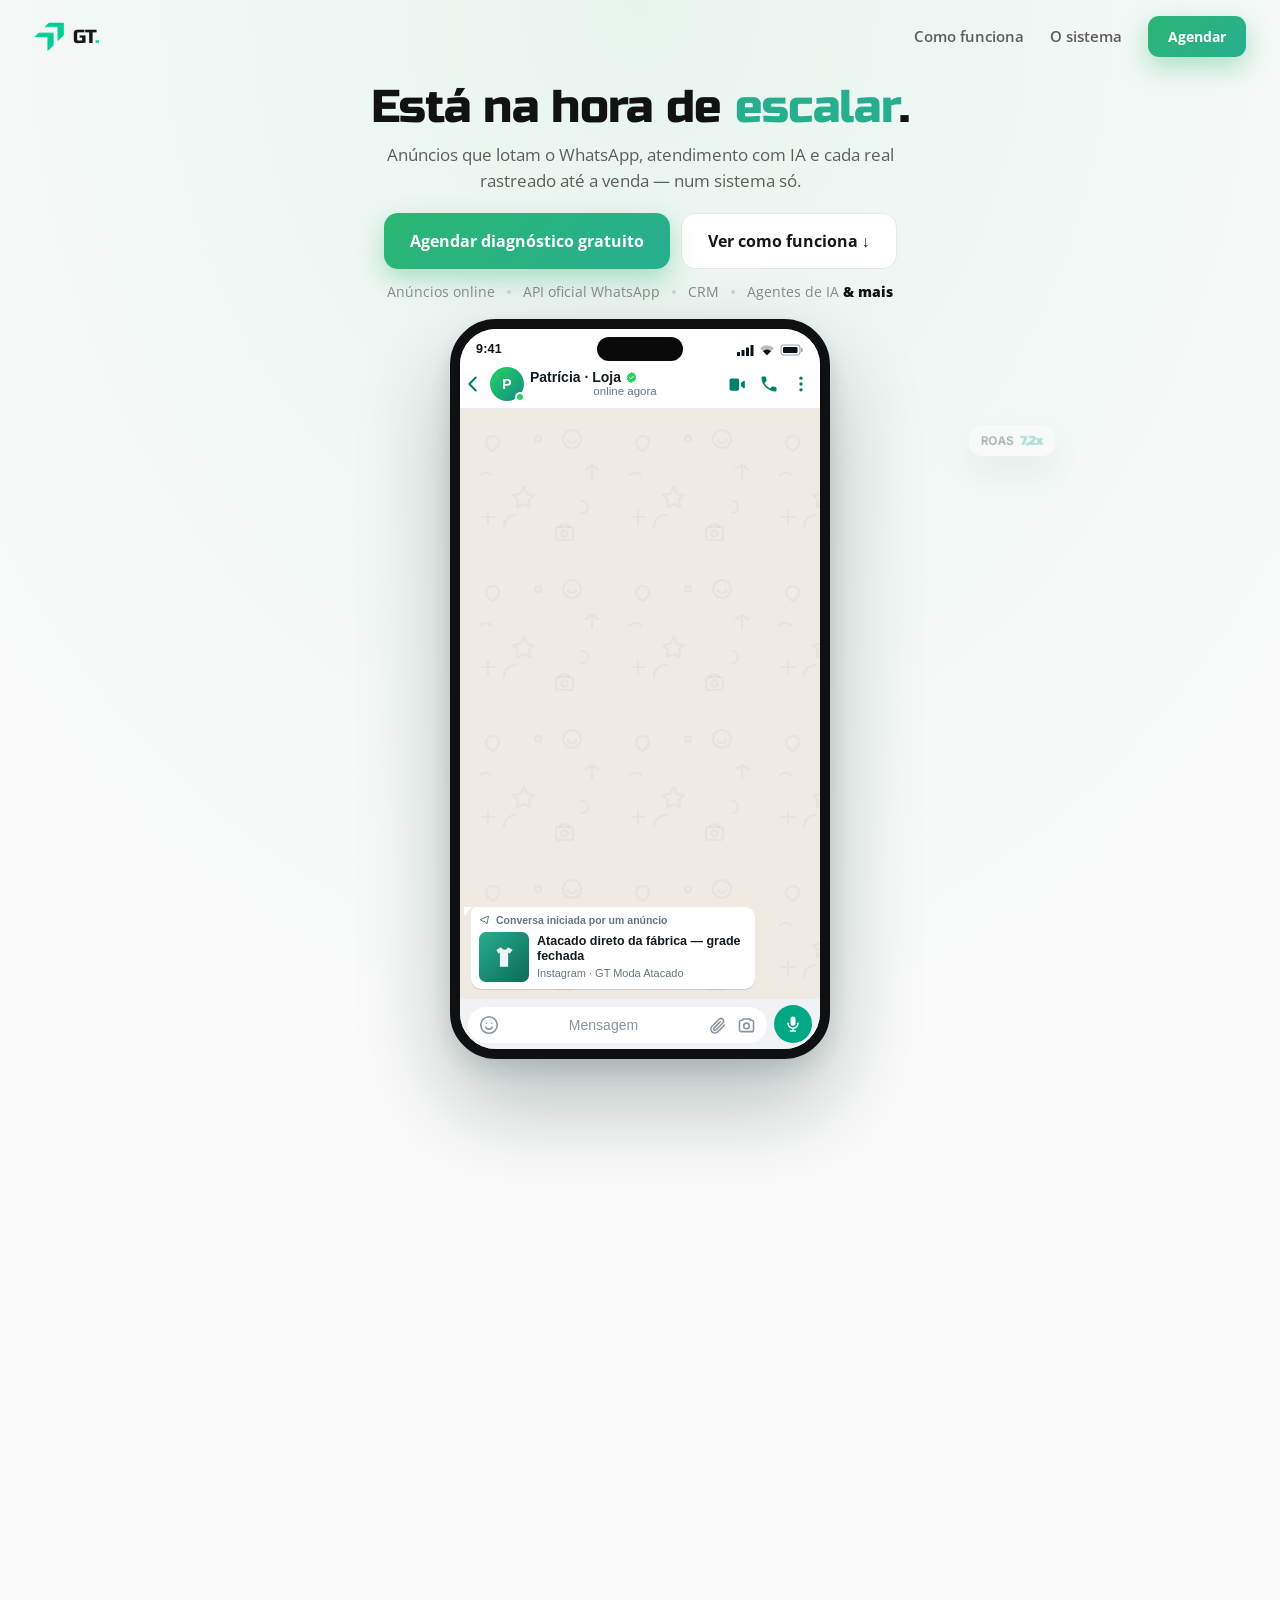
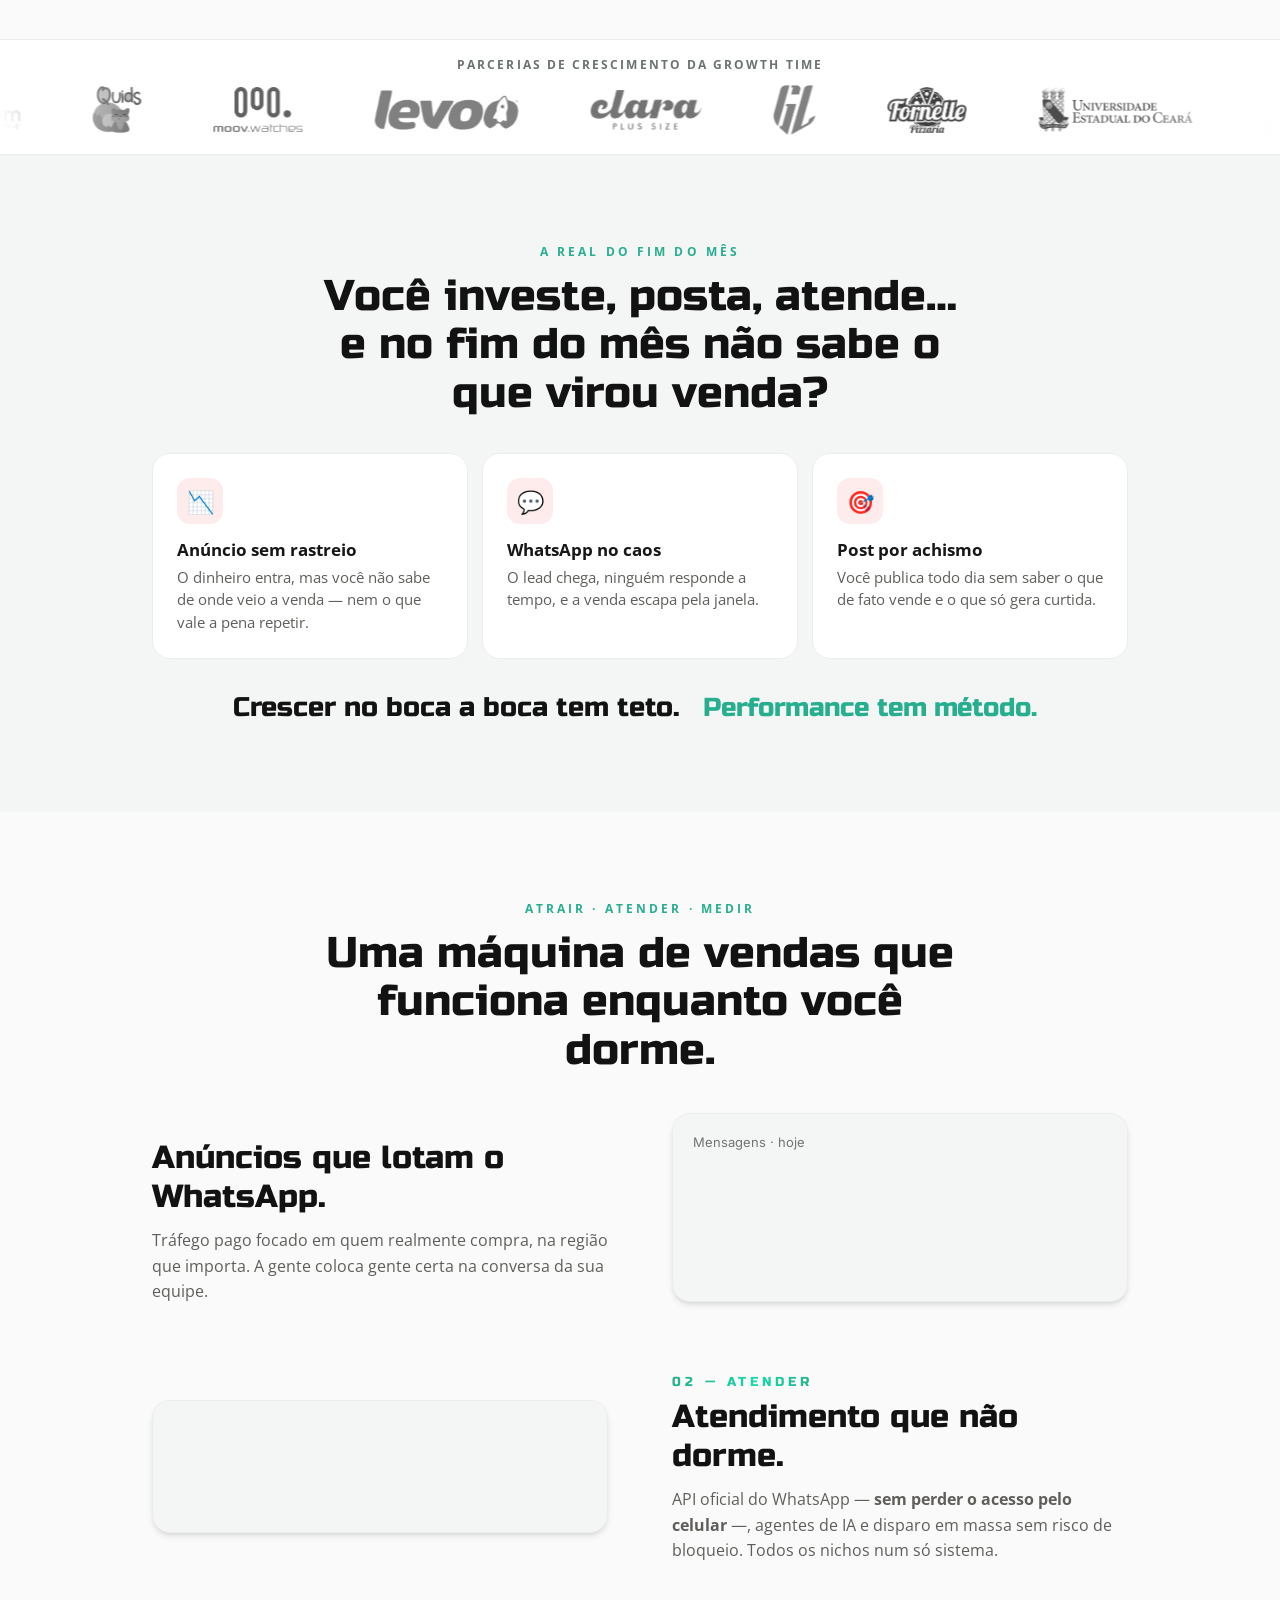
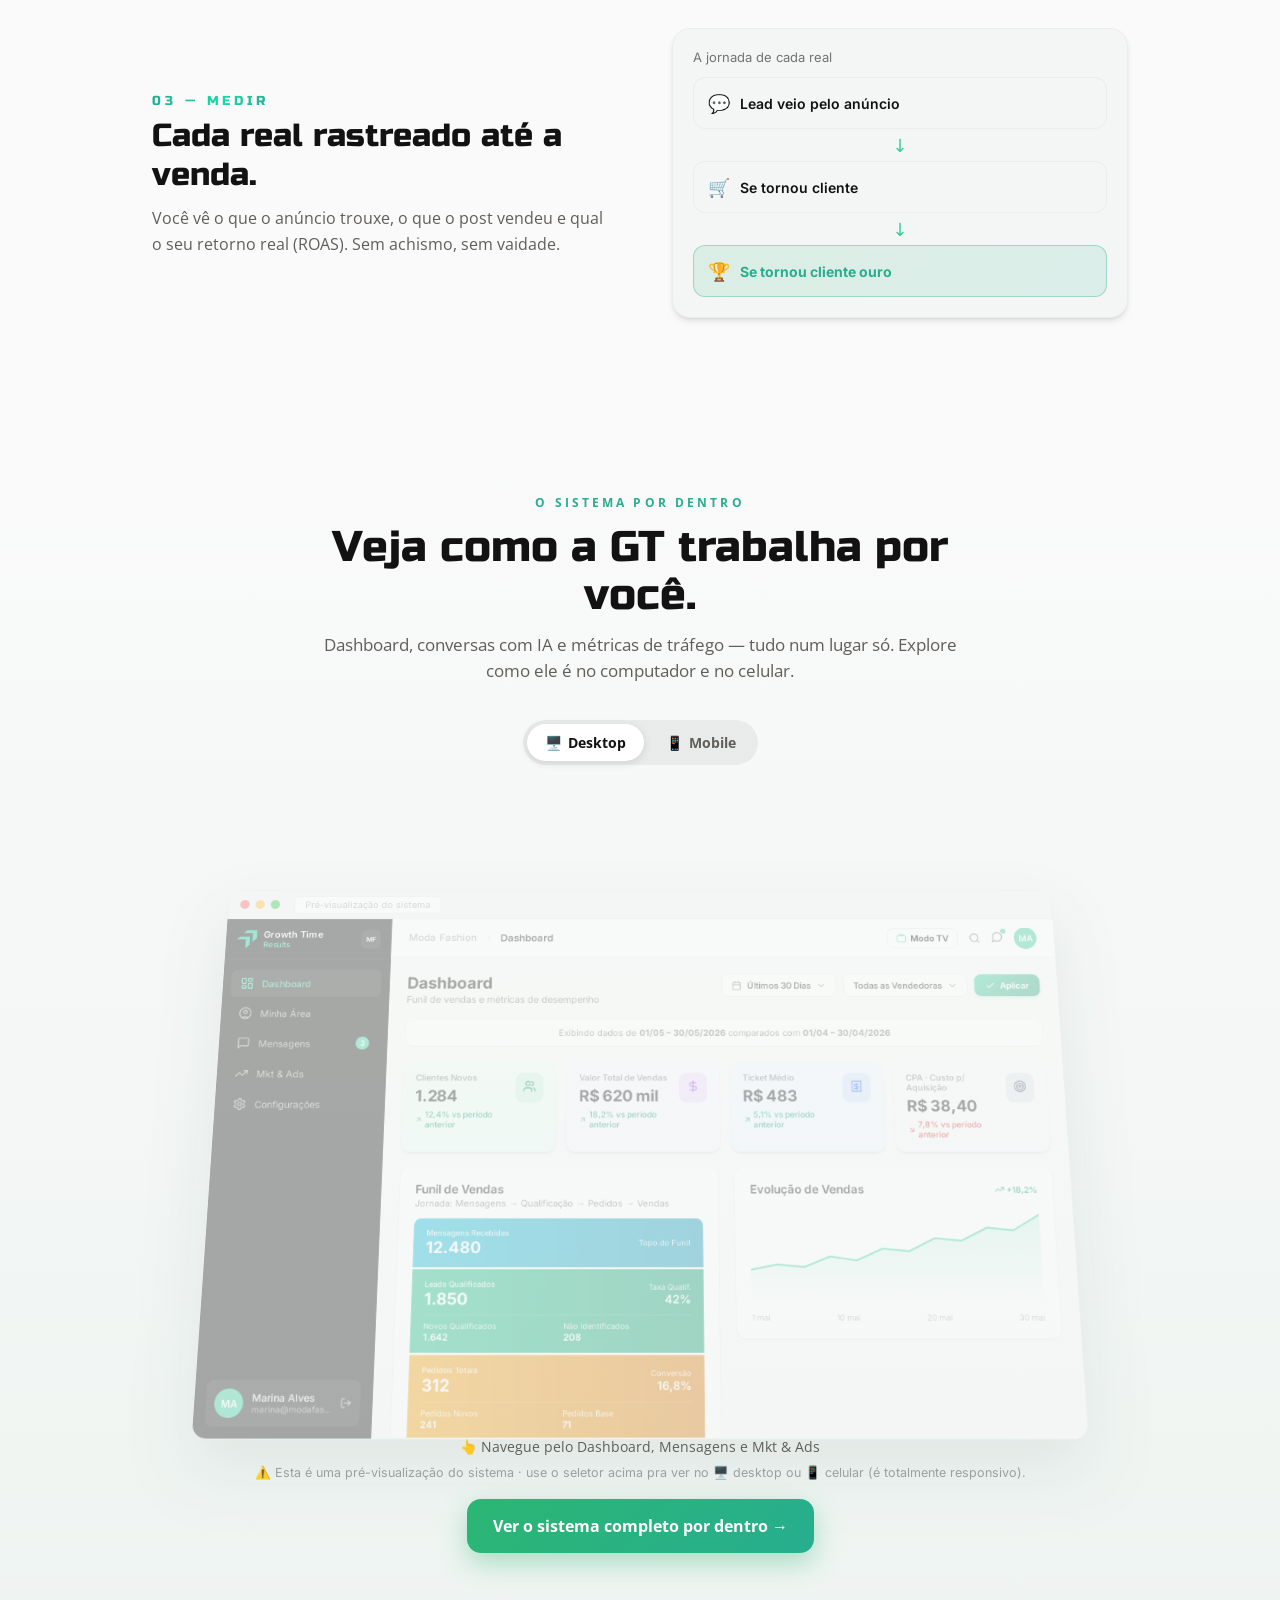
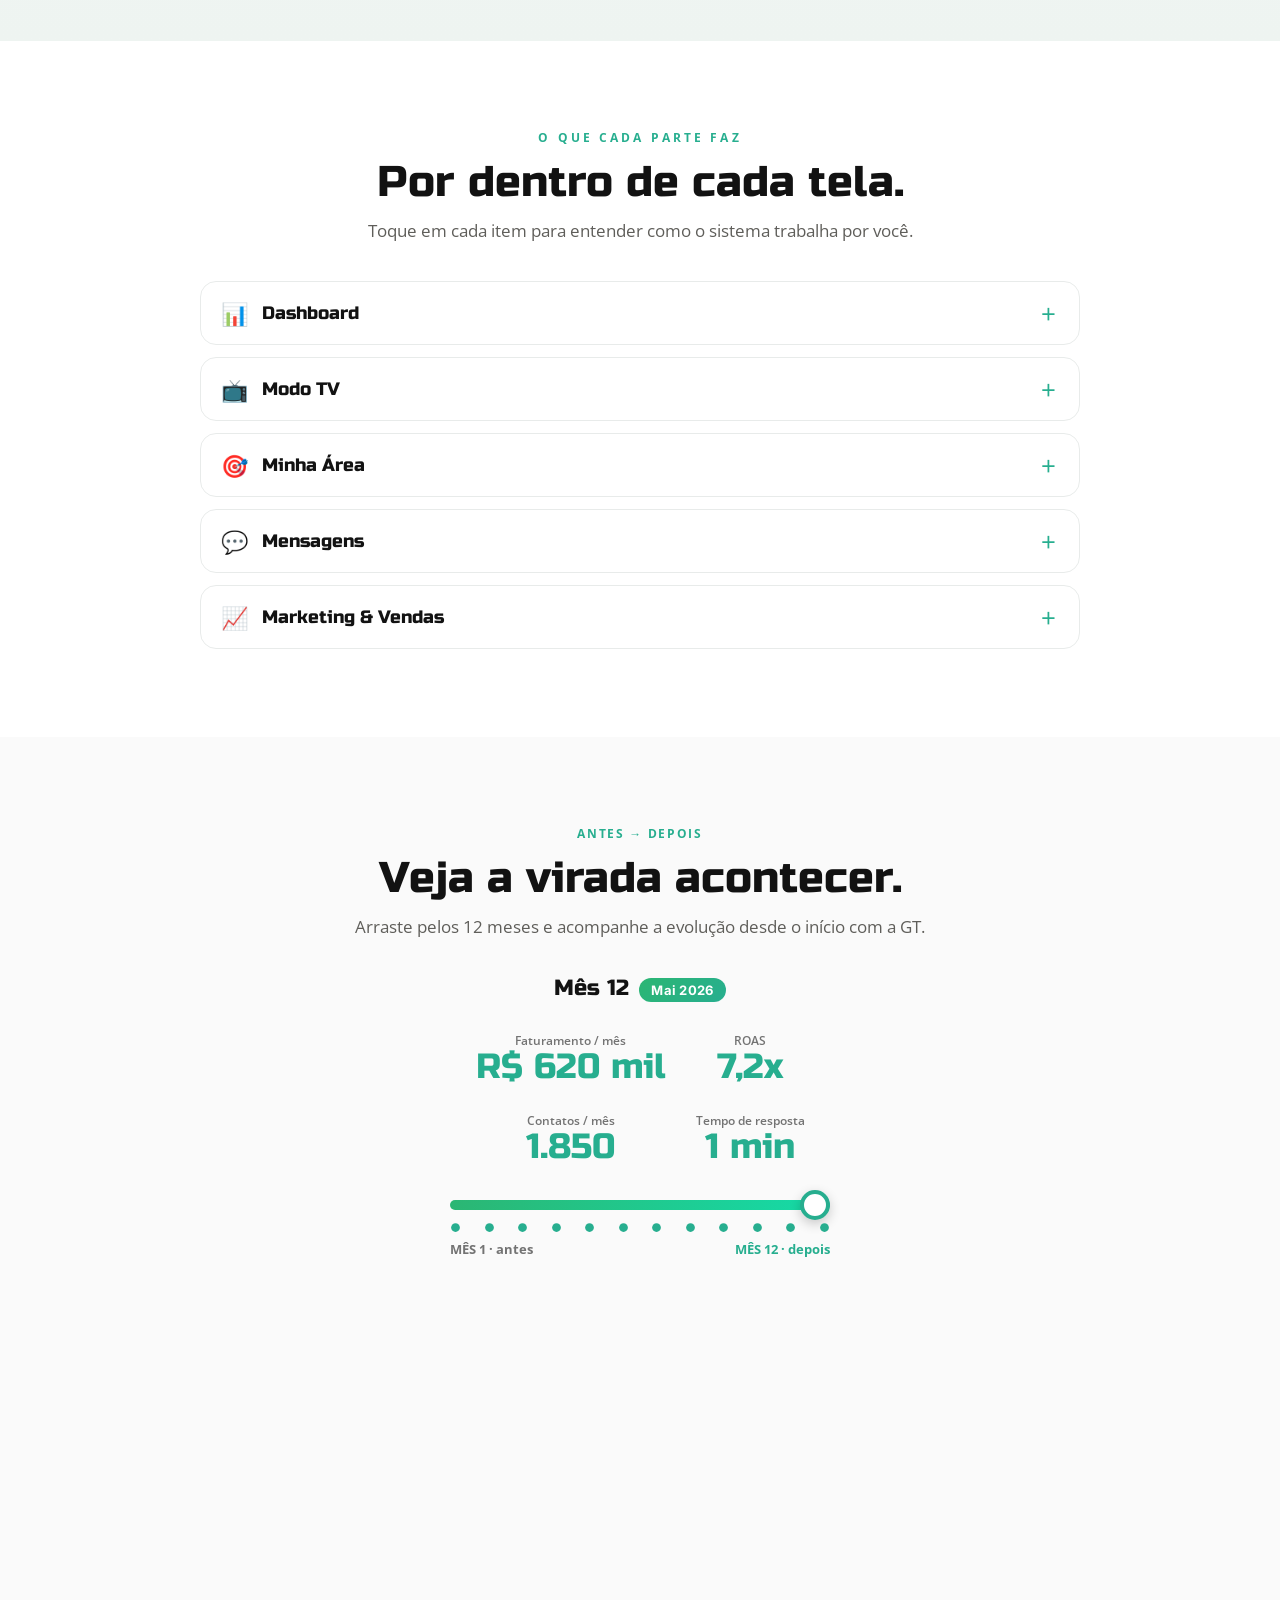
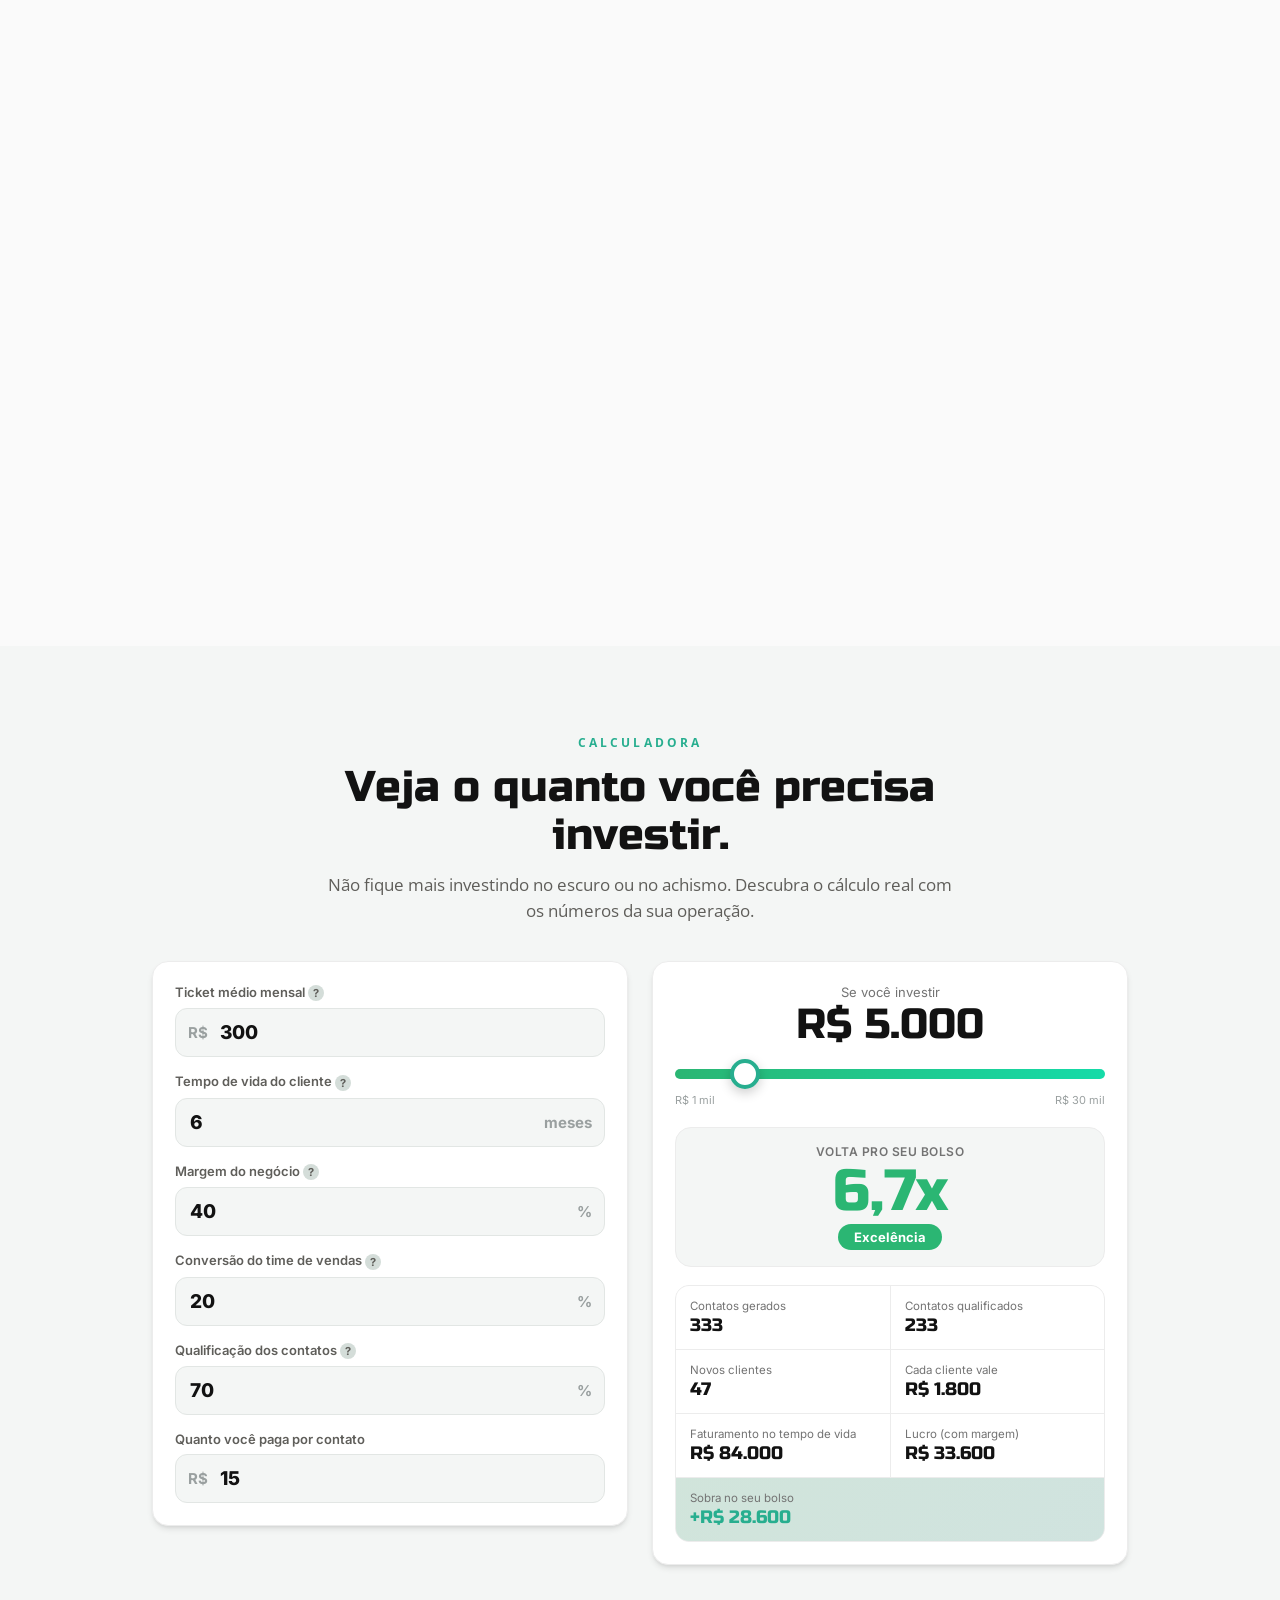
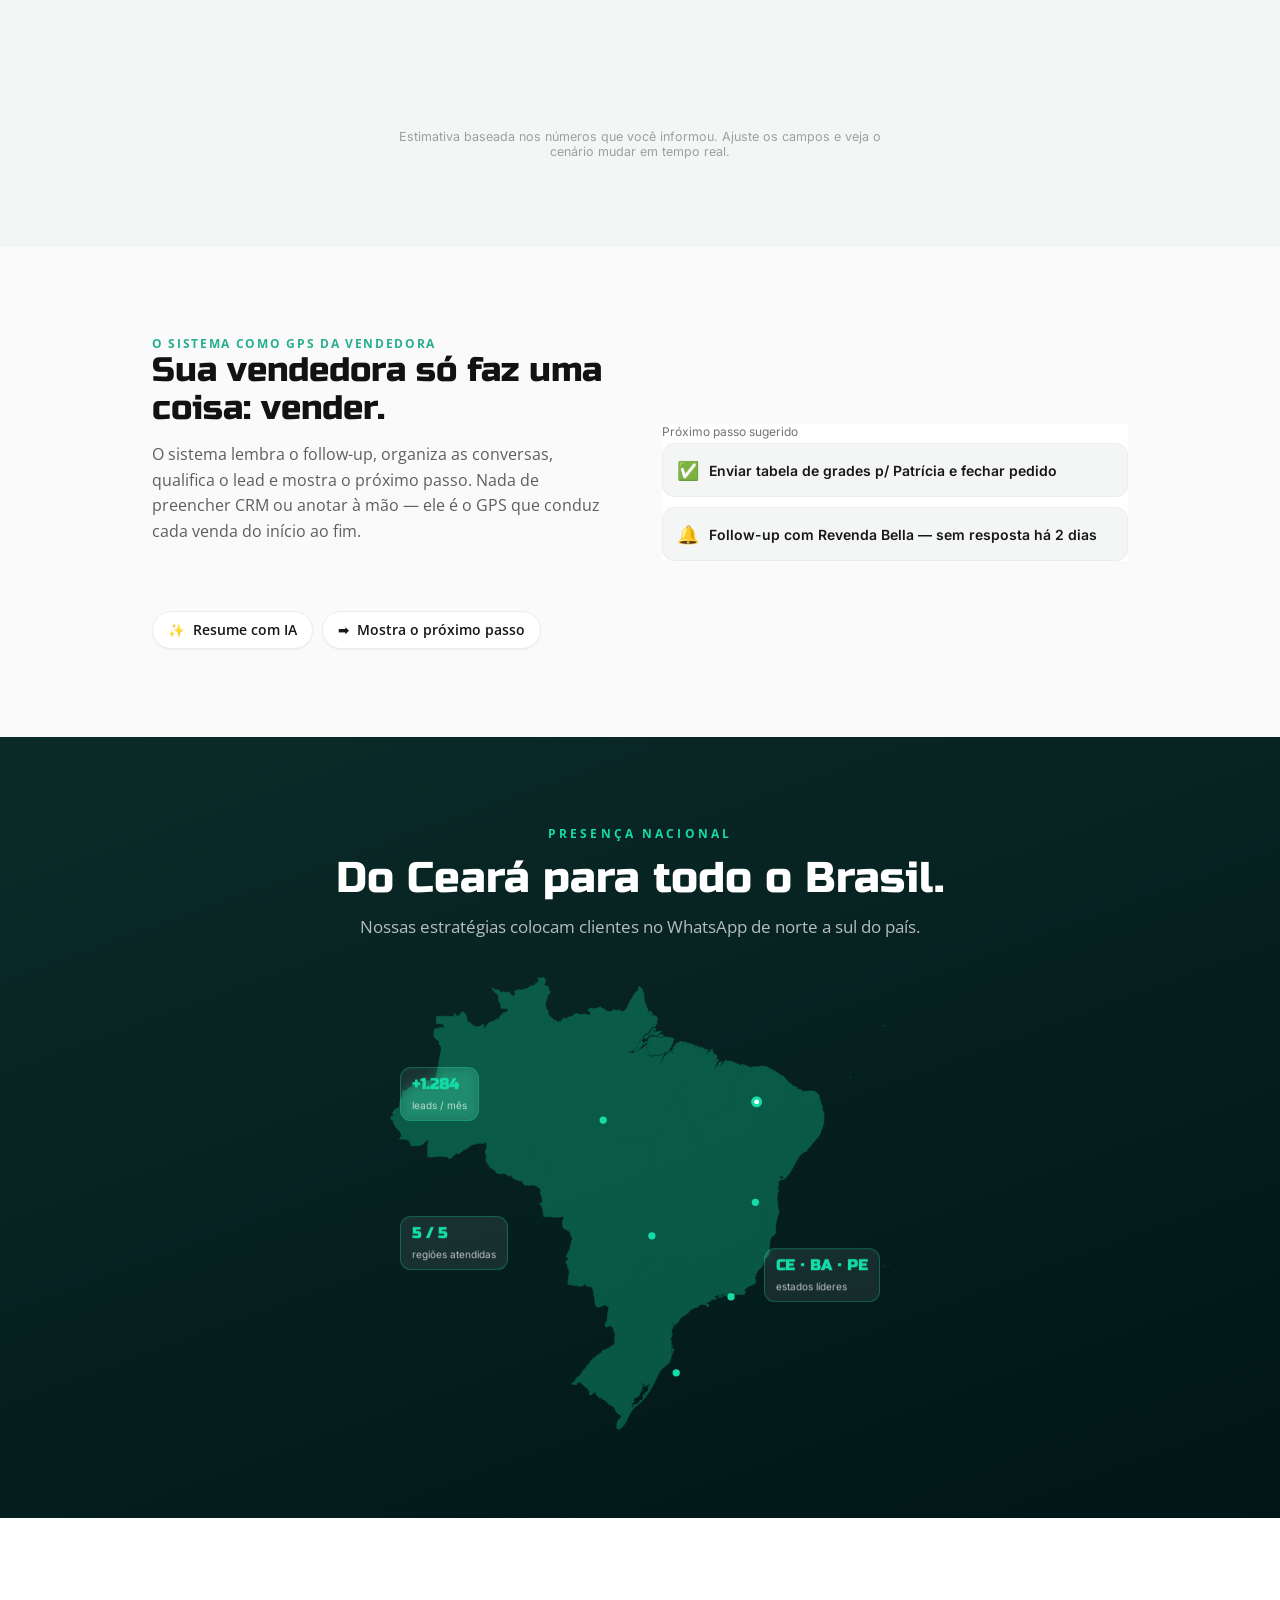
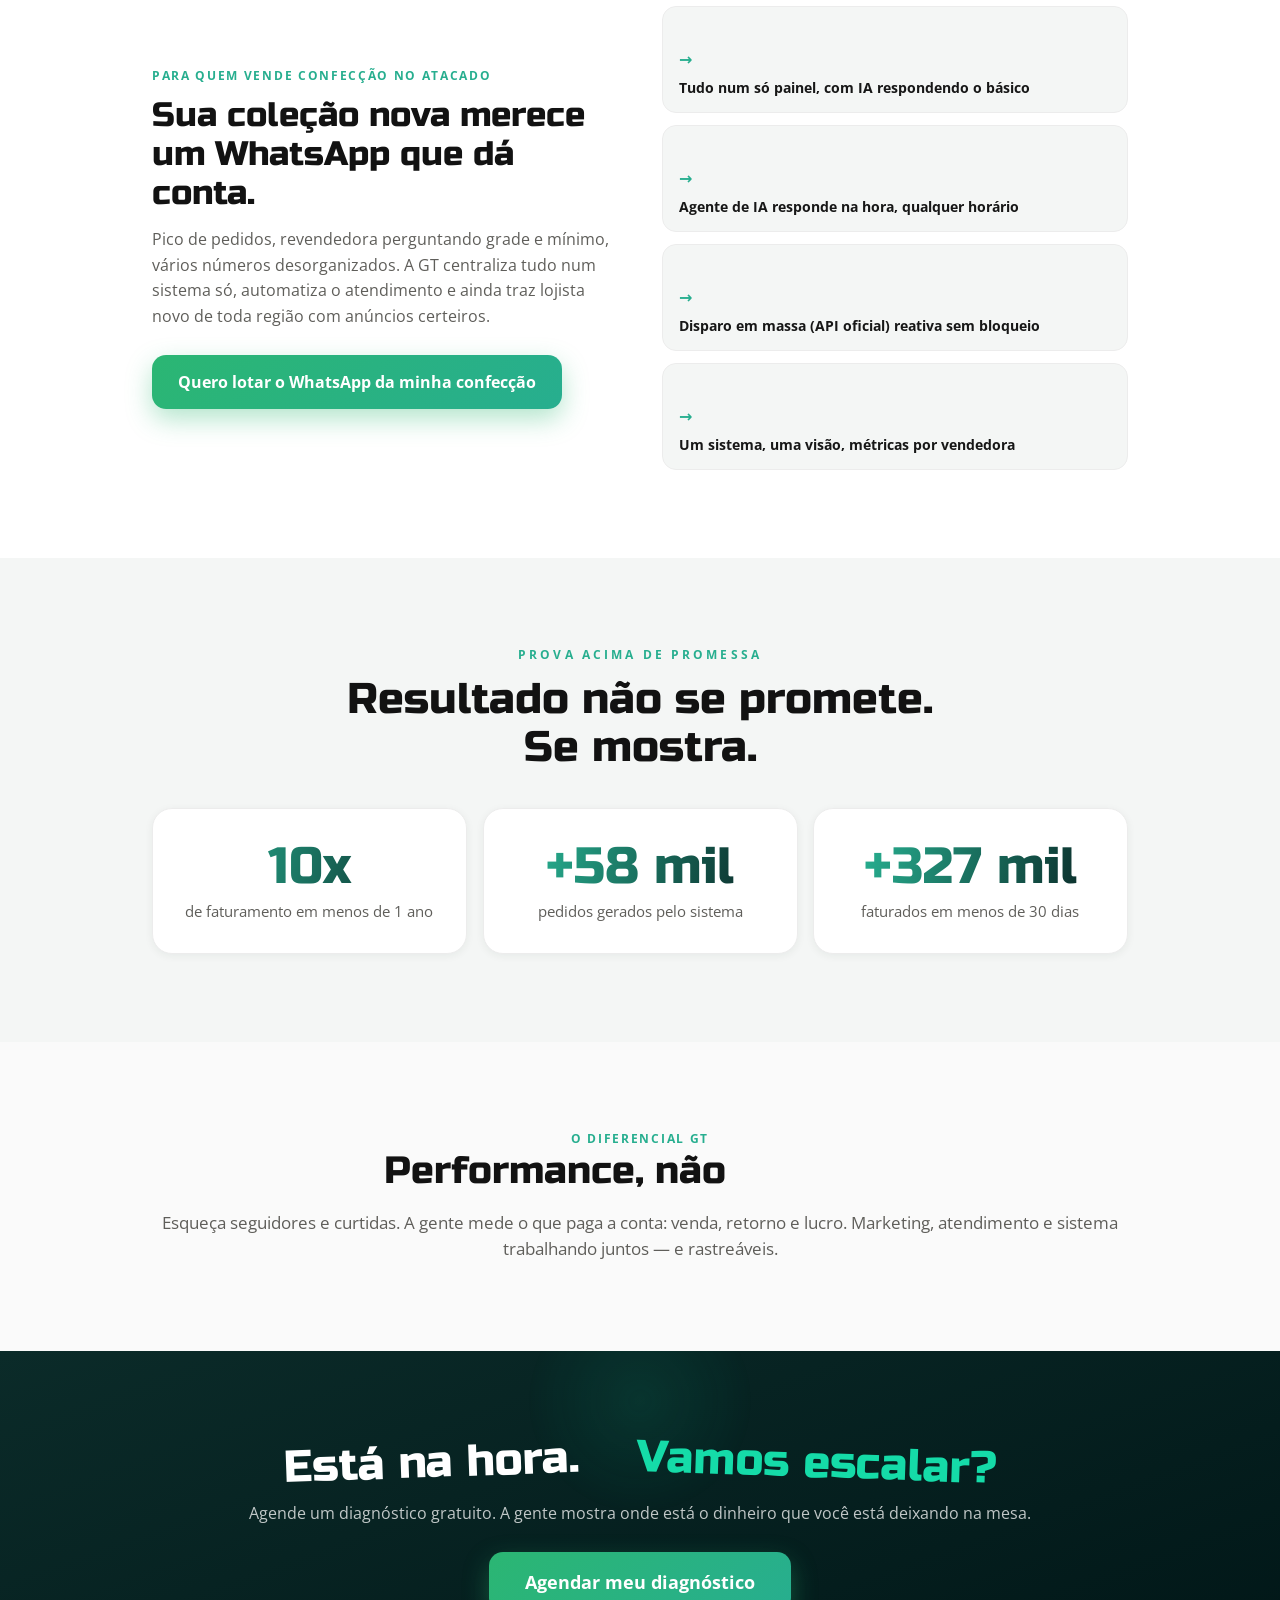
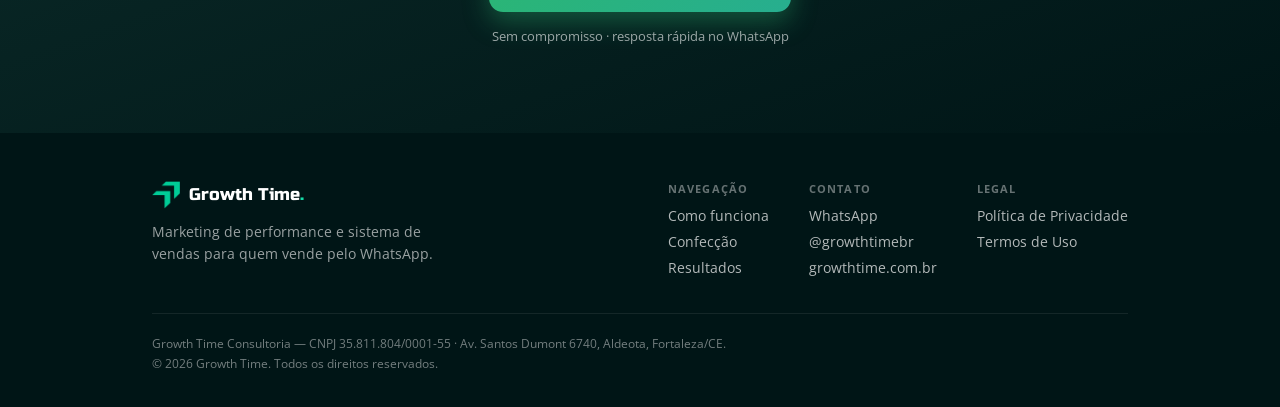
==== commit 8771188f: "LP: +4 logos (13 total), esteira arrastável e respiro no hero - Esteira: +levoo (branca recolorida p" ====
--- a/index.html
+++ b/index.html
@@ -47,11 +47,13 @@
       <a href="#pilares" class="btn btn-ghost btn-block">Ver como funciona ↓</a>
     </div>
     <div class="hero-trust reveal d4">
-      <span><b data-count="58" data-suffix=" mil">58 mil</b> pedidos</span>
+      <span>Anúncios online</span>
       <span class="dot"></span>
-      <span><b data-count="10" data-suffix="x">10x</b> de crescimento</span>
+      <span>API oficial WhatsApp</span>
       <span class="dot"></span>
-      <span><b>API oficial</b></span>
+      <span>CRM</span>
+      <span class="dot"></span>
+      <span>Agentes de IA <b>&amp; mais</b></span>
     </div>
     </div><!-- /.hero-copy -->
 
--- a/landing.css
+++ b/landing.css
@@ -136,19 +136,24 @@
 .marquee { border-top: 1px solid #ececec; border-bottom: 1px solid #ececec; background: #fff; padding: 17px 0 19px; text-align: center; }
 .marquee-label { font-family: 'Open Sans'; font-weight: 700; font-size: 10px; letter-spacing: .14em; text-transform: uppercase; color: #6b726f; margin: 0 0 13px; }
 /* viewport clipa o trilho e faz o fade nas bordas (sempre ligado, independe do motor); NÃO mascara o rótulo */
-.marquee-viewport { overflow: hidden; -webkit-mask-image: linear-gradient(90deg, transparent, #000 10%, #000 90%, transparent); mask-image: linear-gradient(90deg, transparent, #000 10%, #000 90%, transparent); }
+.marquee-viewport { overflow: hidden; -webkit-mask-image: linear-gradient(90deg, transparent, #000 10%, #000 90%, transparent); mask-image: linear-gradient(90deg, transparent, #000 10%, #000 90%, transparent); touch-action: pan-y; cursor: grab; -webkit-user-select: none; user-select: none; }
+.marquee-viewport.mq-grab { cursor: grabbing; }
 /* font-size do track = altura base das logos (em); muda só ele p/ escalar tudo */
 .marquee-track { display: flex; gap: 46px; width: max-content; align-items: center; font-size: 34px; will-change: transform; }
-.cl-logo { height: 1em; width: auto; object-fit: contain; display: block; flex: none; filter: grayscale(1) opacity(.7); transition: filter .28s ease; }
+.cl-logo { height: 1em; width: auto; object-fit: contain; display: block; flex: none; filter: grayscale(1) opacity(.7); transition: filter .28s ease; -webkit-user-drag: none; user-select: none; }
 /* peso óptico por-logo: brightness escurece os claros + opacity clareia os escuros -> mesmo cinza exibido (~140); em-height equaliza o tamanho */
 .cl-logo--clara-jeans   { height: 0.818em; filter: grayscale(1) brightness(1)   opacity(.92); }
 .cl-logo--pinkcom-jeans { height: 1.045em; filter: grayscale(1) brightness(1)   opacity(.74); }
 .cl-logo--quids         { height: 1.068em; filter: grayscale(1) brightness(.72) opacity(1);   }
 .cl-logo--moov          { height: 1.023em; filter: grayscale(1) brightness(1)   opacity(.62); }
+.cl-logo--levoo         { height: 0.909em; filter: grayscale(1) brightness(1)   opacity(.63); }
 .cl-logo--clara-plus    { height: 0.909em; filter: grayscale(1) brightness(1)   opacity(.68); }
+.cl-logo--gl            { height: 1.136em; filter: grayscale(1) brightness(1)   opacity(.98); }
 .cl-logo--fornelle      { height: 1.045em; filter: grayscale(1) brightness(1)   opacity(.94); }
+.cl-logo--uece          { height: 1.023em; filter: grayscale(1) brightness(1)   opacity(.8);  }
+.cl-logo--lb            { height: 1.114em; filter: grayscale(1) brightness(1)   opacity(.96); }
 .cl-logo--pinkcom-fit   { height: 0.864em; filter: grayscale(1) brightness(.83) opacity(1);   }
-.cl-logo--uece          { height: 1.023em; filter: grayscale(1) brightness(1)   opacity(.8);  }
+.cl-logo--chefclaudia   { height: 1.091em; filter: grayscale(1) brightness(1)   opacity(.5);  }
 .cl-logo--q             { height: 0.977em; filter: grayscale(1) brightness(1)   opacity(.5);   }
 @media (min-width: 760px) {
   .marquee-track { font-size: 44px; gap: 72px; }
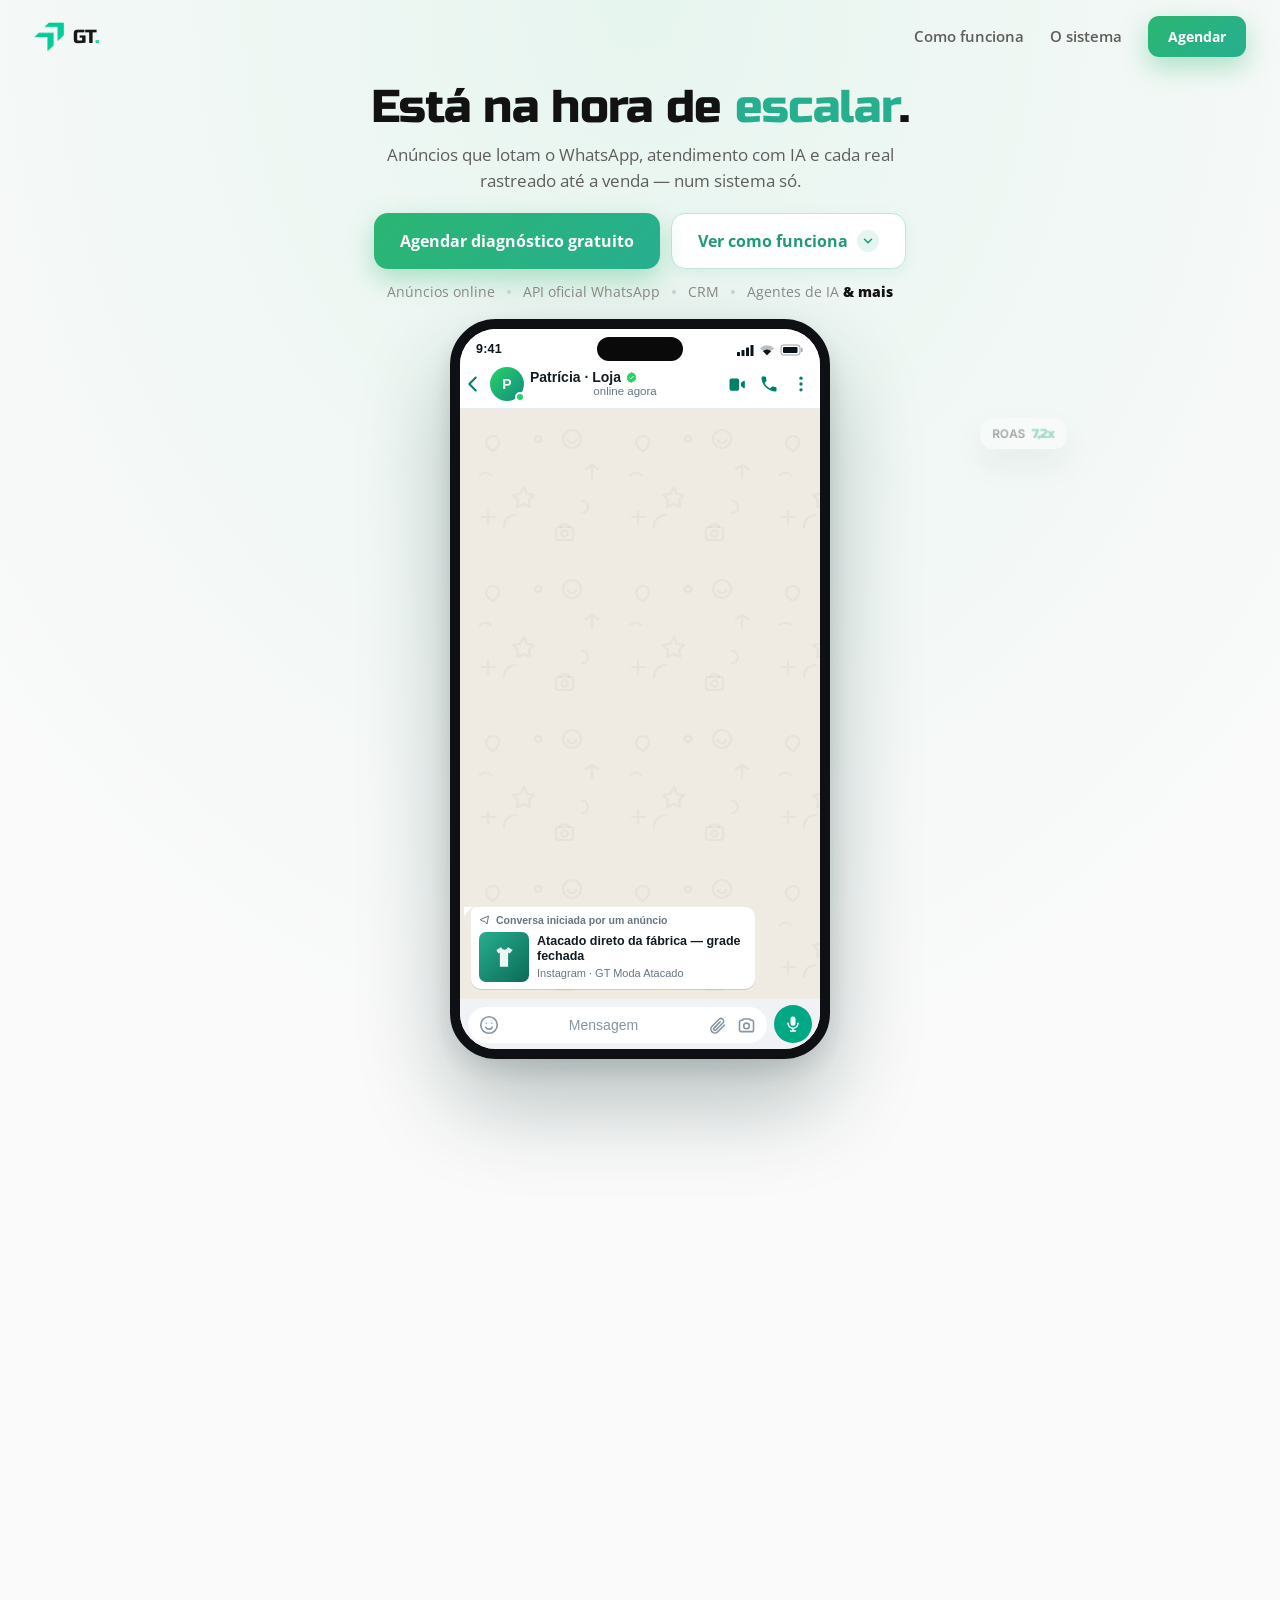
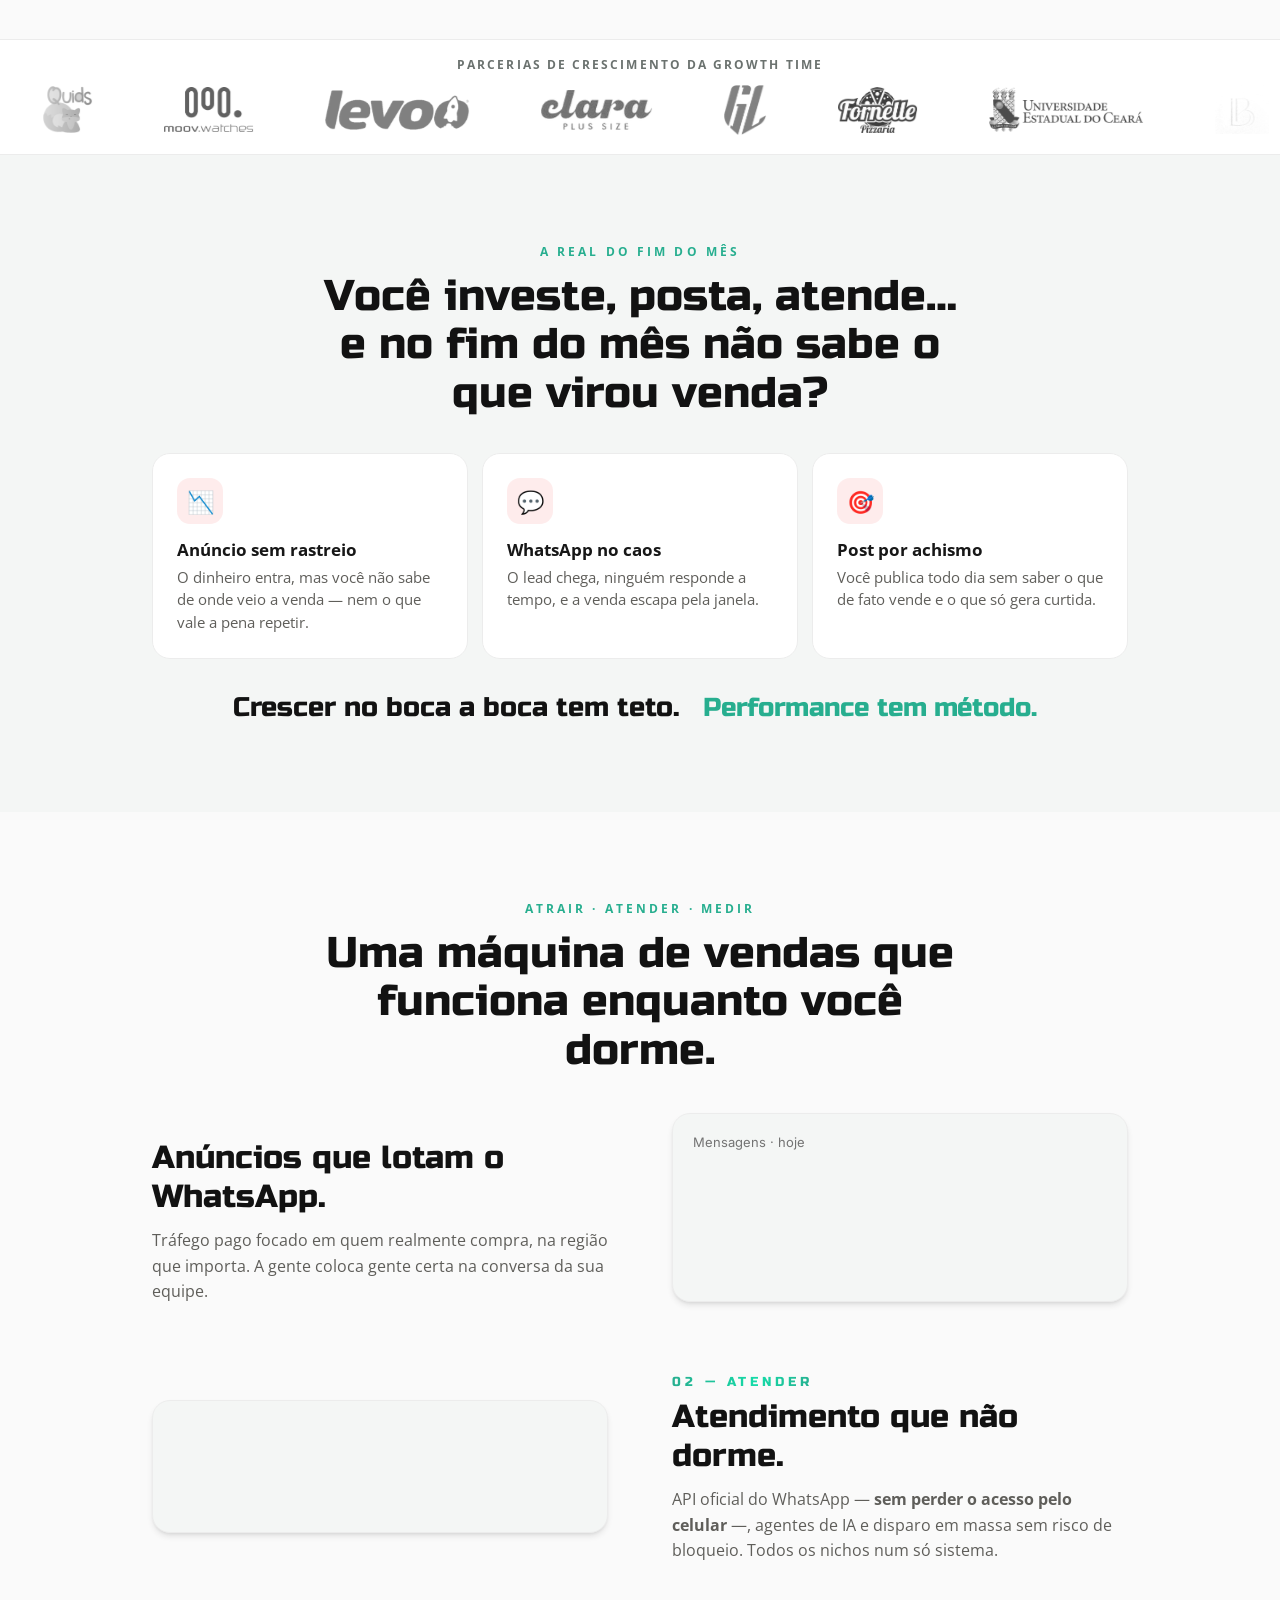
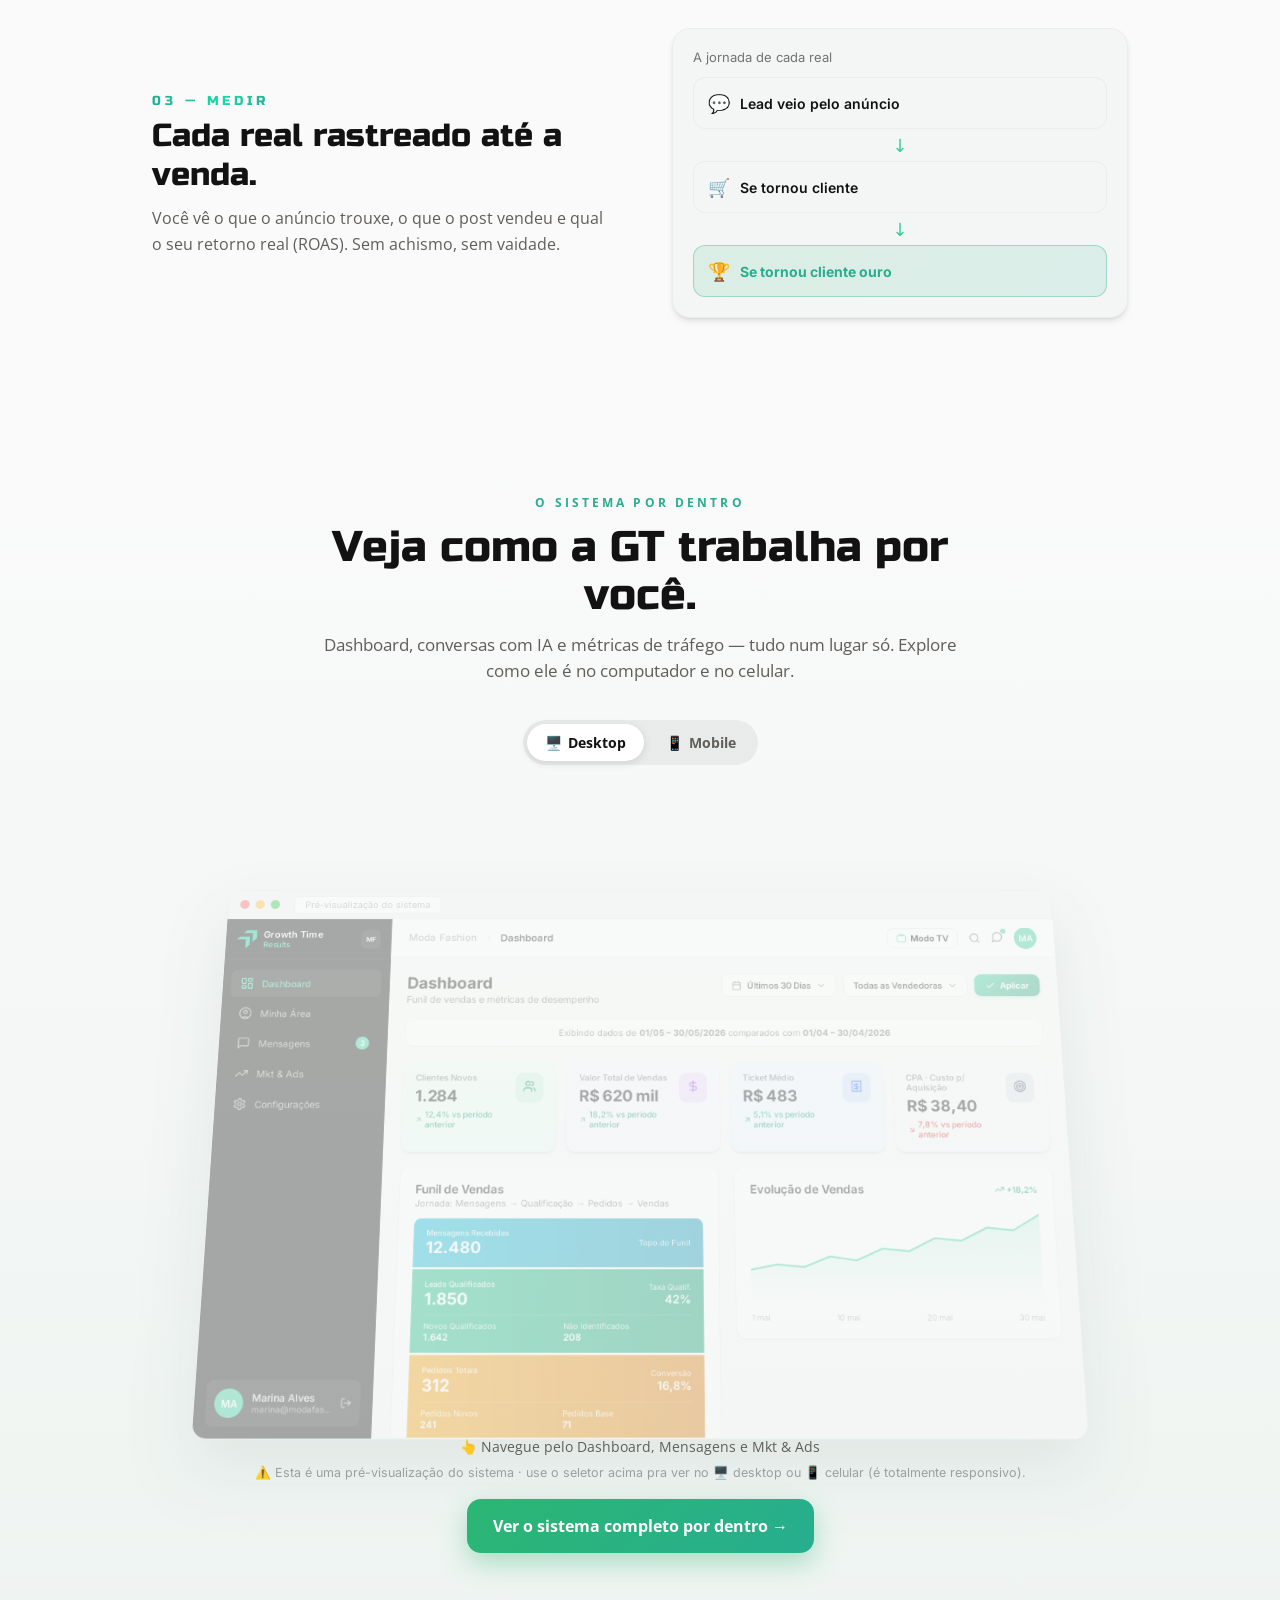
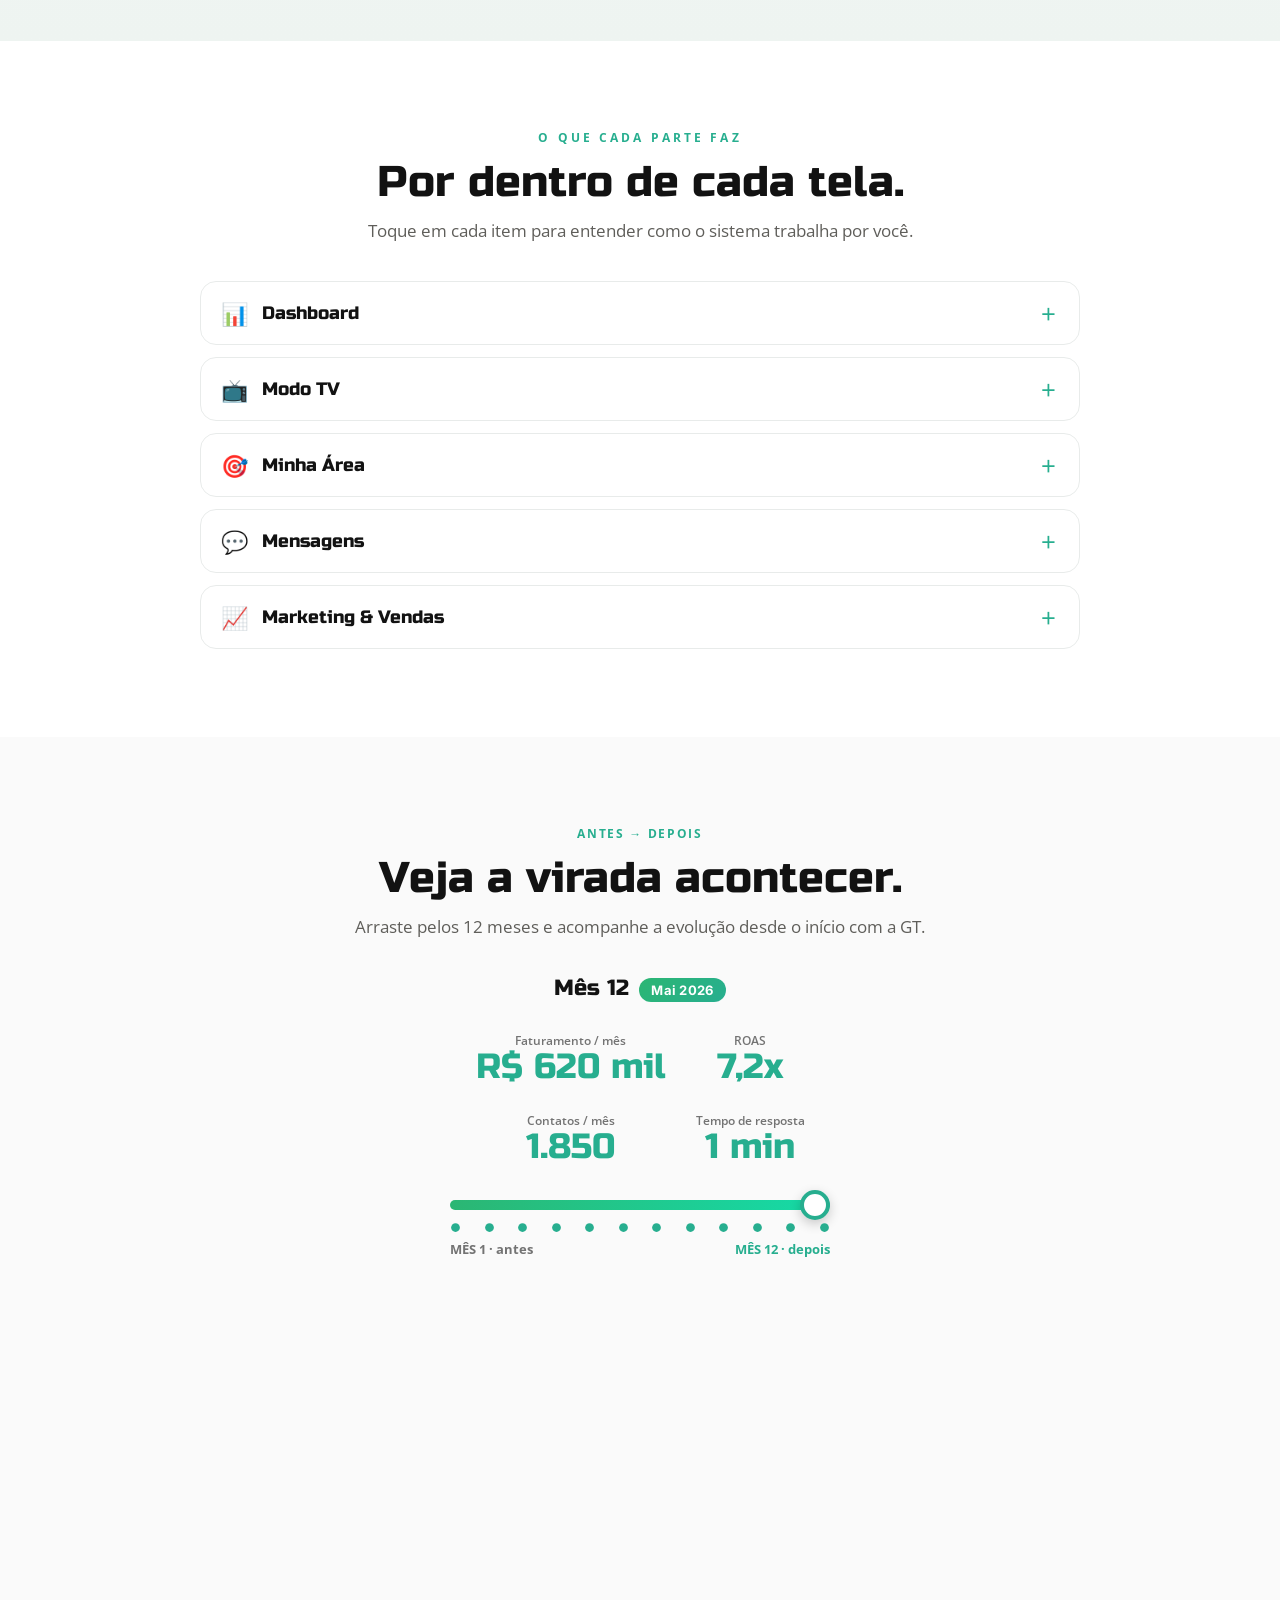
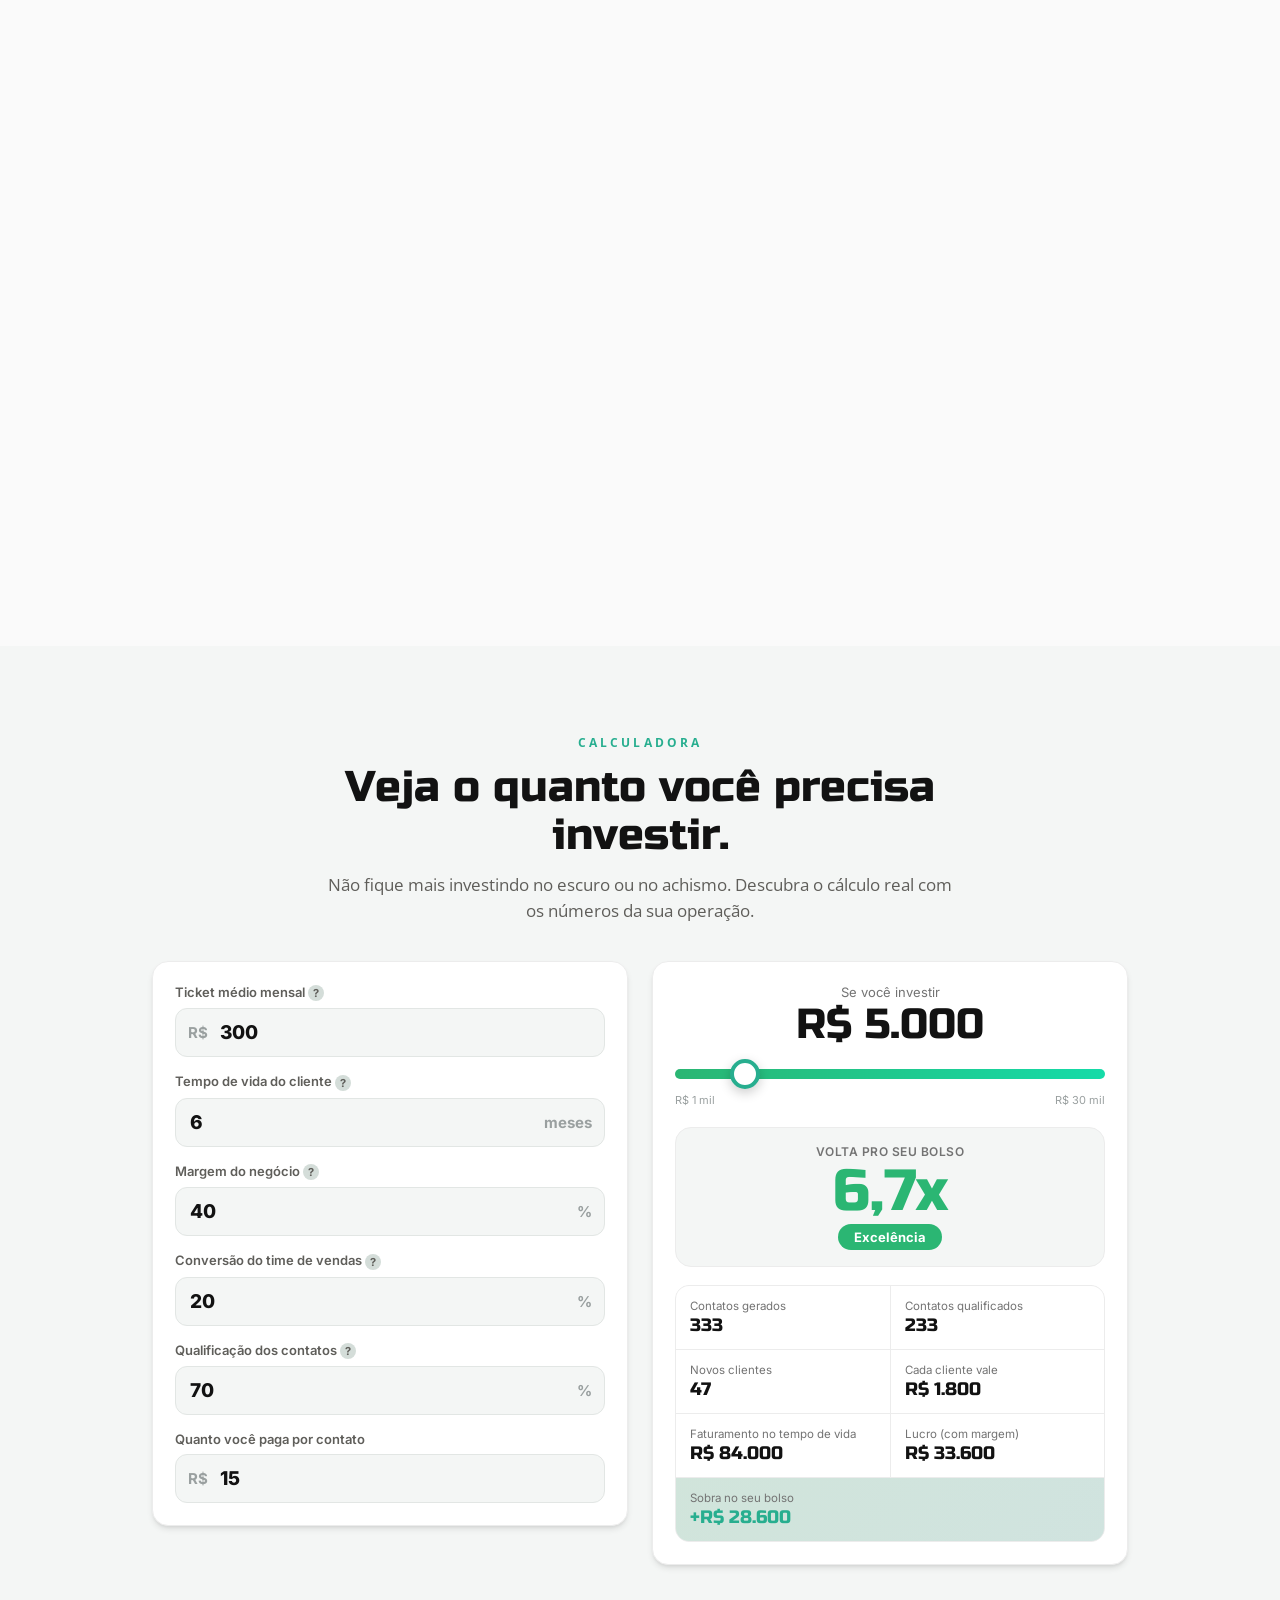
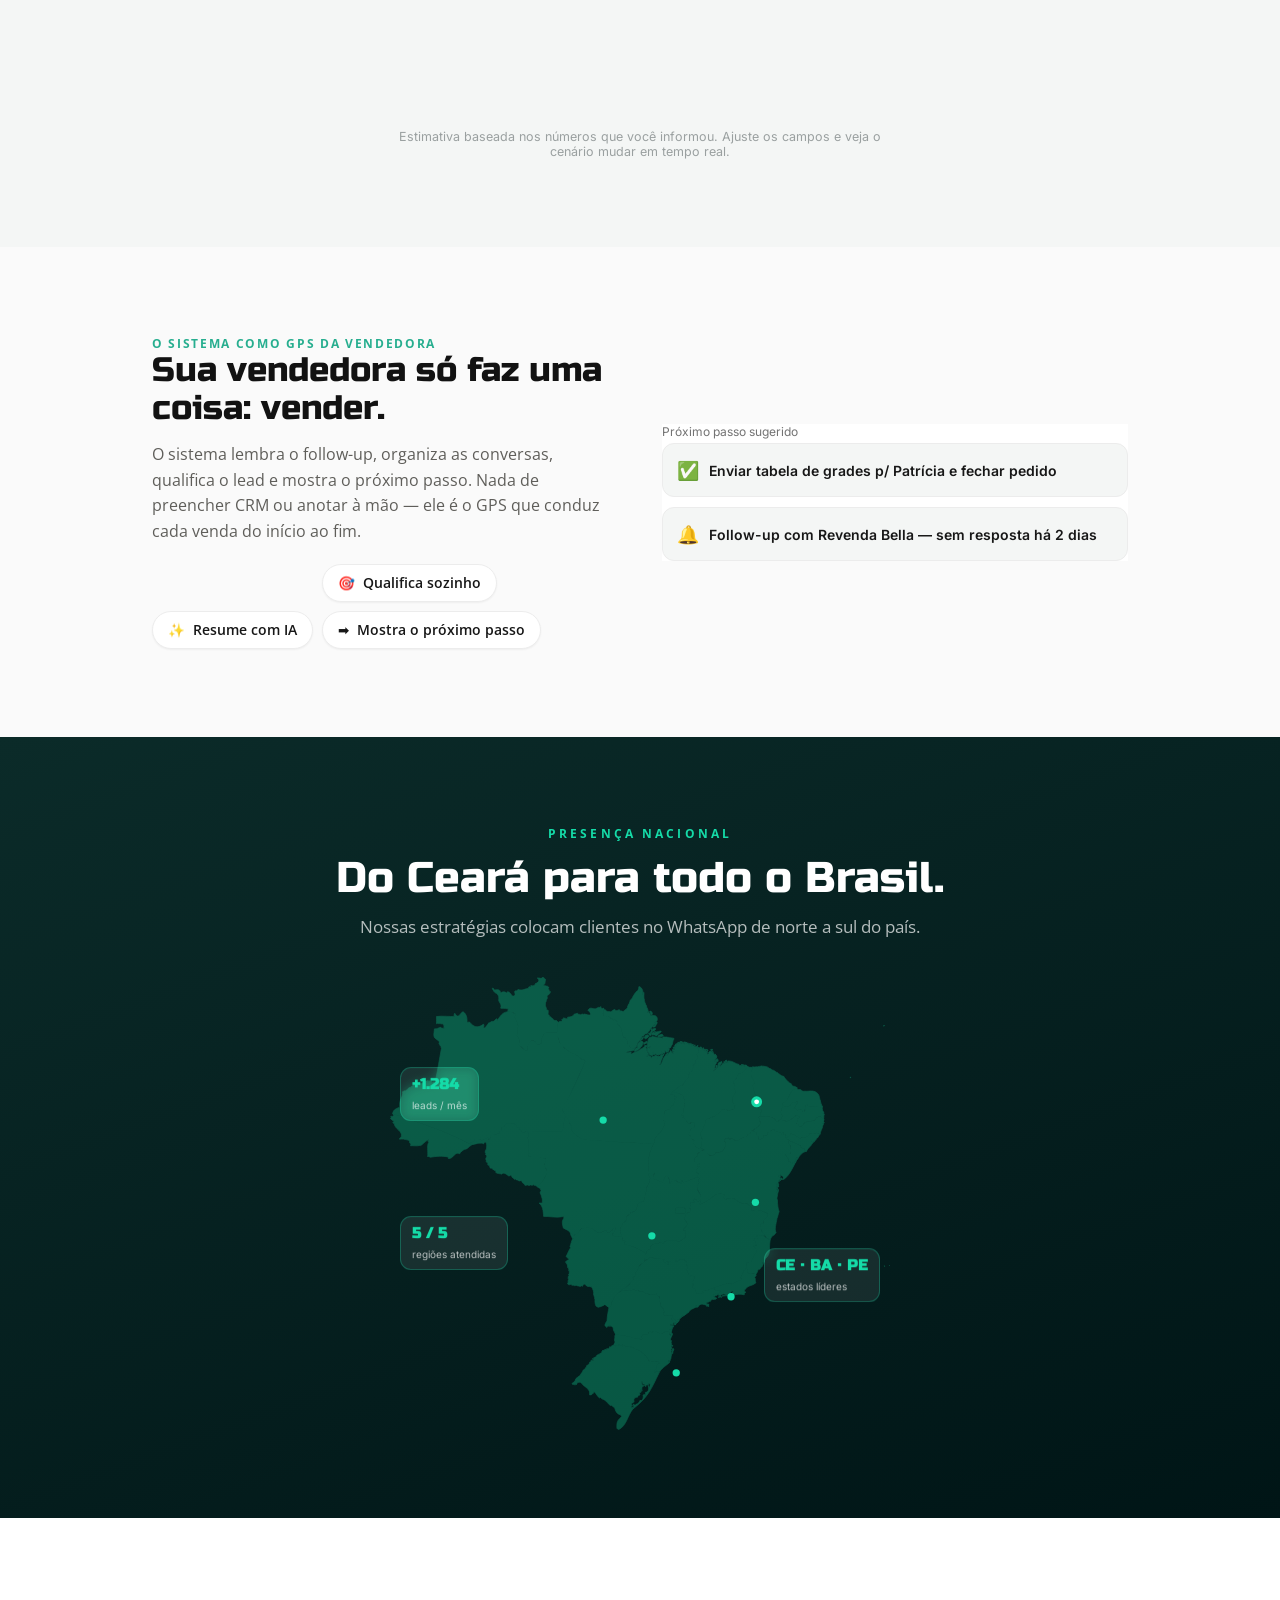
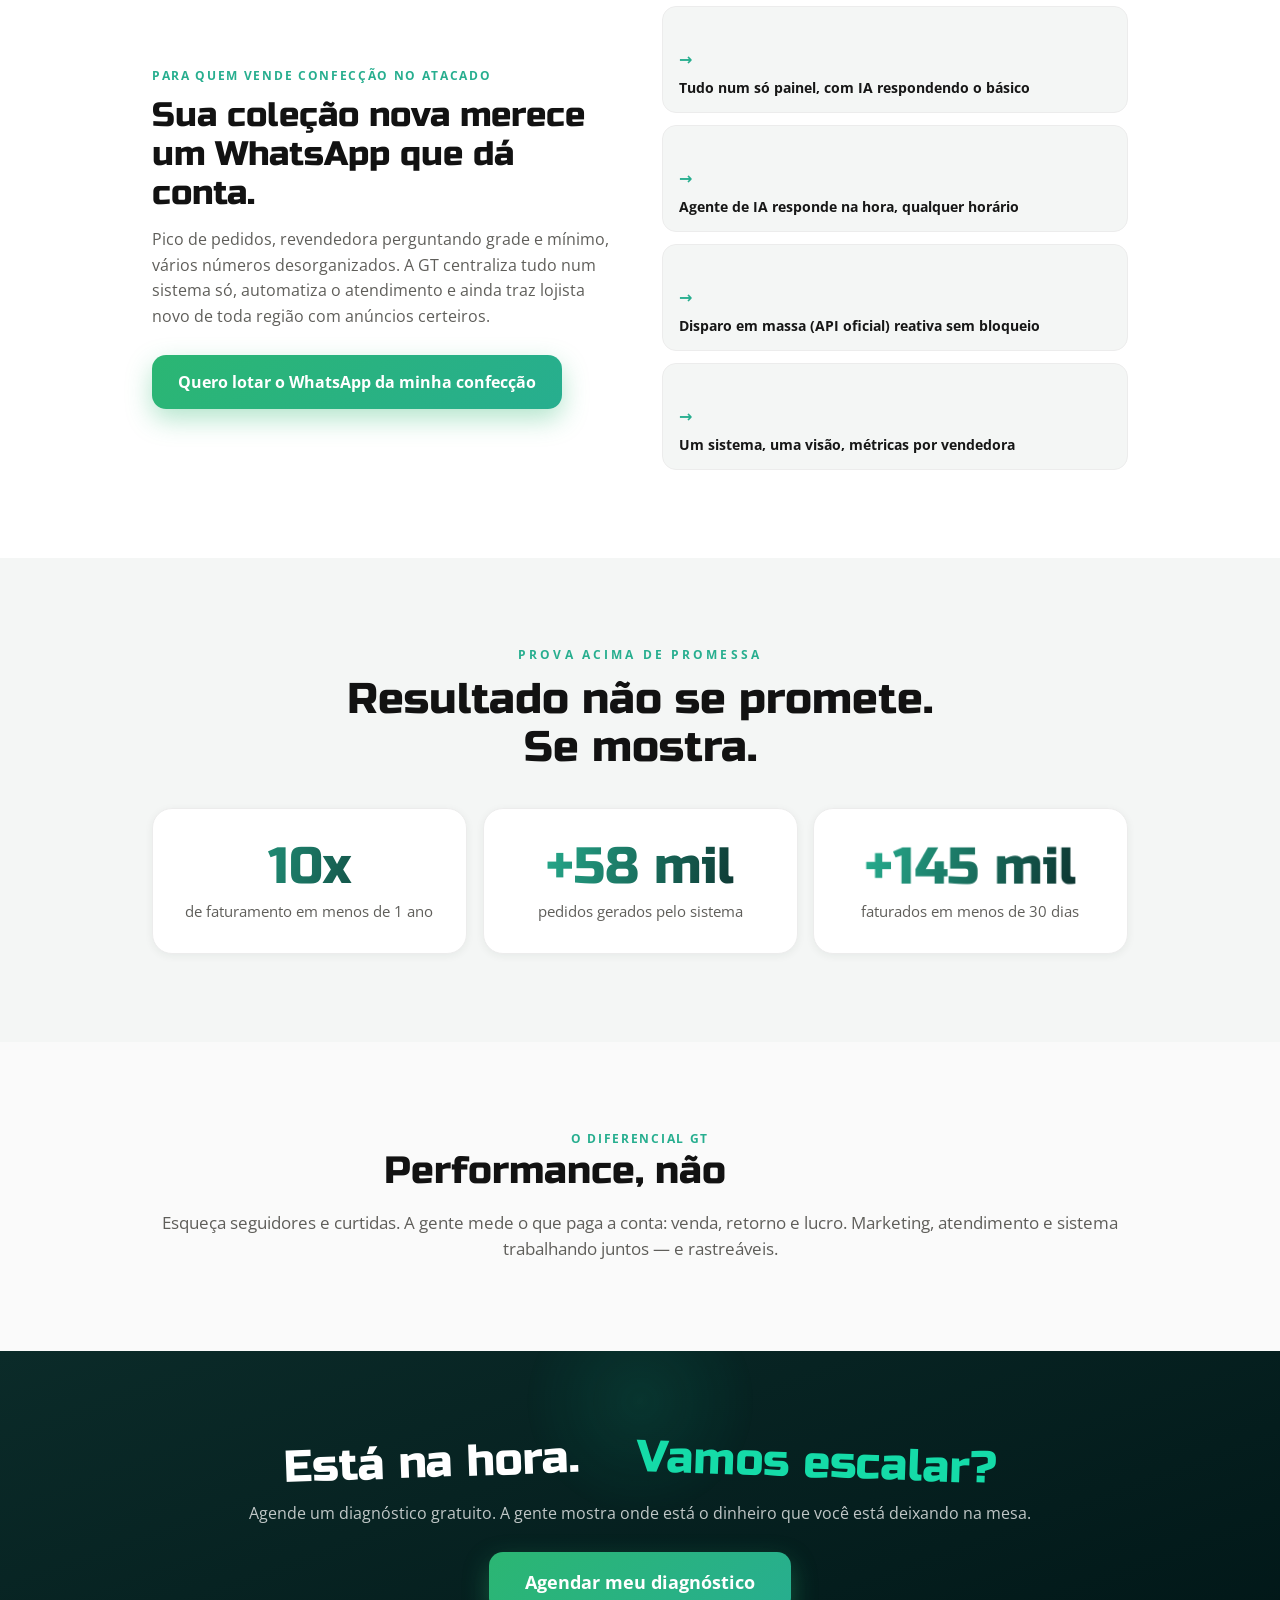
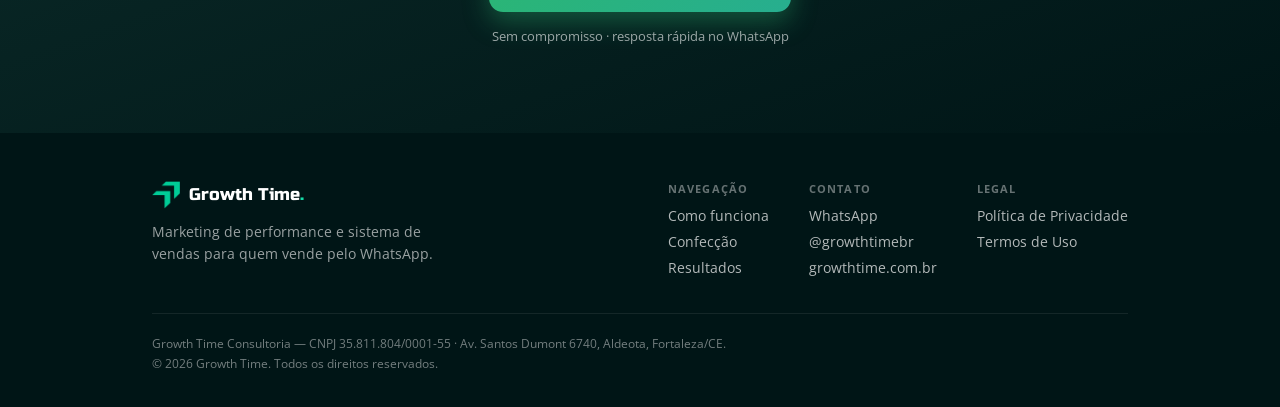
==== commit e0a0c2d1: "LP hero: renova o CTA secundário "Ver como funciona" Era um botão branco lavado (some no fundo claro" ====
--- a/index.html
+++ b/index.html
@@ -44,7 +44,7 @@
     <p class="lead reveal d2">Anúncios que lotam o WhatsApp, atendimento com IA e cada real rastreado até a venda — num sistema só.</p>
     <div class="hero-cta reveal d3">
       <a href="#cta" class="btn btn-cta btn-block">Agendar diagnóstico gratuito</a>
-      <a href="#pilares" class="btn btn-ghost btn-block">Ver como funciona ↓</a>
+      <a href="#pilares" class="btn btn-howto btn-block">Ver como funciona <span class="ht-arrow" aria-hidden="true"><svg width="14" height="14" viewBox="0 0 24 24" fill="none" stroke="currentColor" stroke-width="2.6" stroke-linecap="round" stroke-linejoin="round"><path d="M6 9l6 6 6-6"/></svg></span></a>
     </div>
     <div class="hero-trust reveal d4">
       <span>Anúncios online</span>
--- a/landing.css
+++ b/landing.css
@@ -32,7 +32,13 @@
 .btn-cta { background: var(--gradient-cta); color: #fff; box-shadow: 0 10px 26px rgba(43,182,115,.36); }
 .btn-cta:hover { transform: translateY(-2px); filter: brightness(1.04); }
 .btn-cta:active { transform: translateY(0) scale(.98); }
-.btn-ghost { background: #fff; color: #171717; font-weight: 700; border: 1px solid #e7e7e7; }
+/* CTA secundário "Ver como funciona": pílula on-brand + chevron que pulsa (afordância de rolar) */
+.btn-howto { background: #fff; color: #1f9a78; border: 1.5px solid #bfe6d8; box-shadow: 0 4px 14px rgba(39,174,143,.10); }
+.btn-howto:hover { background: #f1faf6; border-color: #27ae8f; transform: translateY(-2px); box-shadow: 0 8px 20px rgba(39,174,143,.16); }
+.btn-howto:active { transform: translateY(0) scale(.98); }
+.btn-howto .ht-arrow { display: inline-flex; align-items: center; justify-content: center; width: 22px; height: 22px; border-radius: 999px; background: rgba(39,174,143,.12); animation: ht-bounce 1.7s ease-in-out infinite; }
+@keyframes ht-bounce { 0%, 100% { transform: translateY(-1px); } 50% { transform: translateY(3px); } }
+@media (prefers-reduced-motion: reduce) { .btn-howto .ht-arrow { animation: none; } }
 .btn-block { width: 100%; }
 
 /* ============================== NAV ============================== */
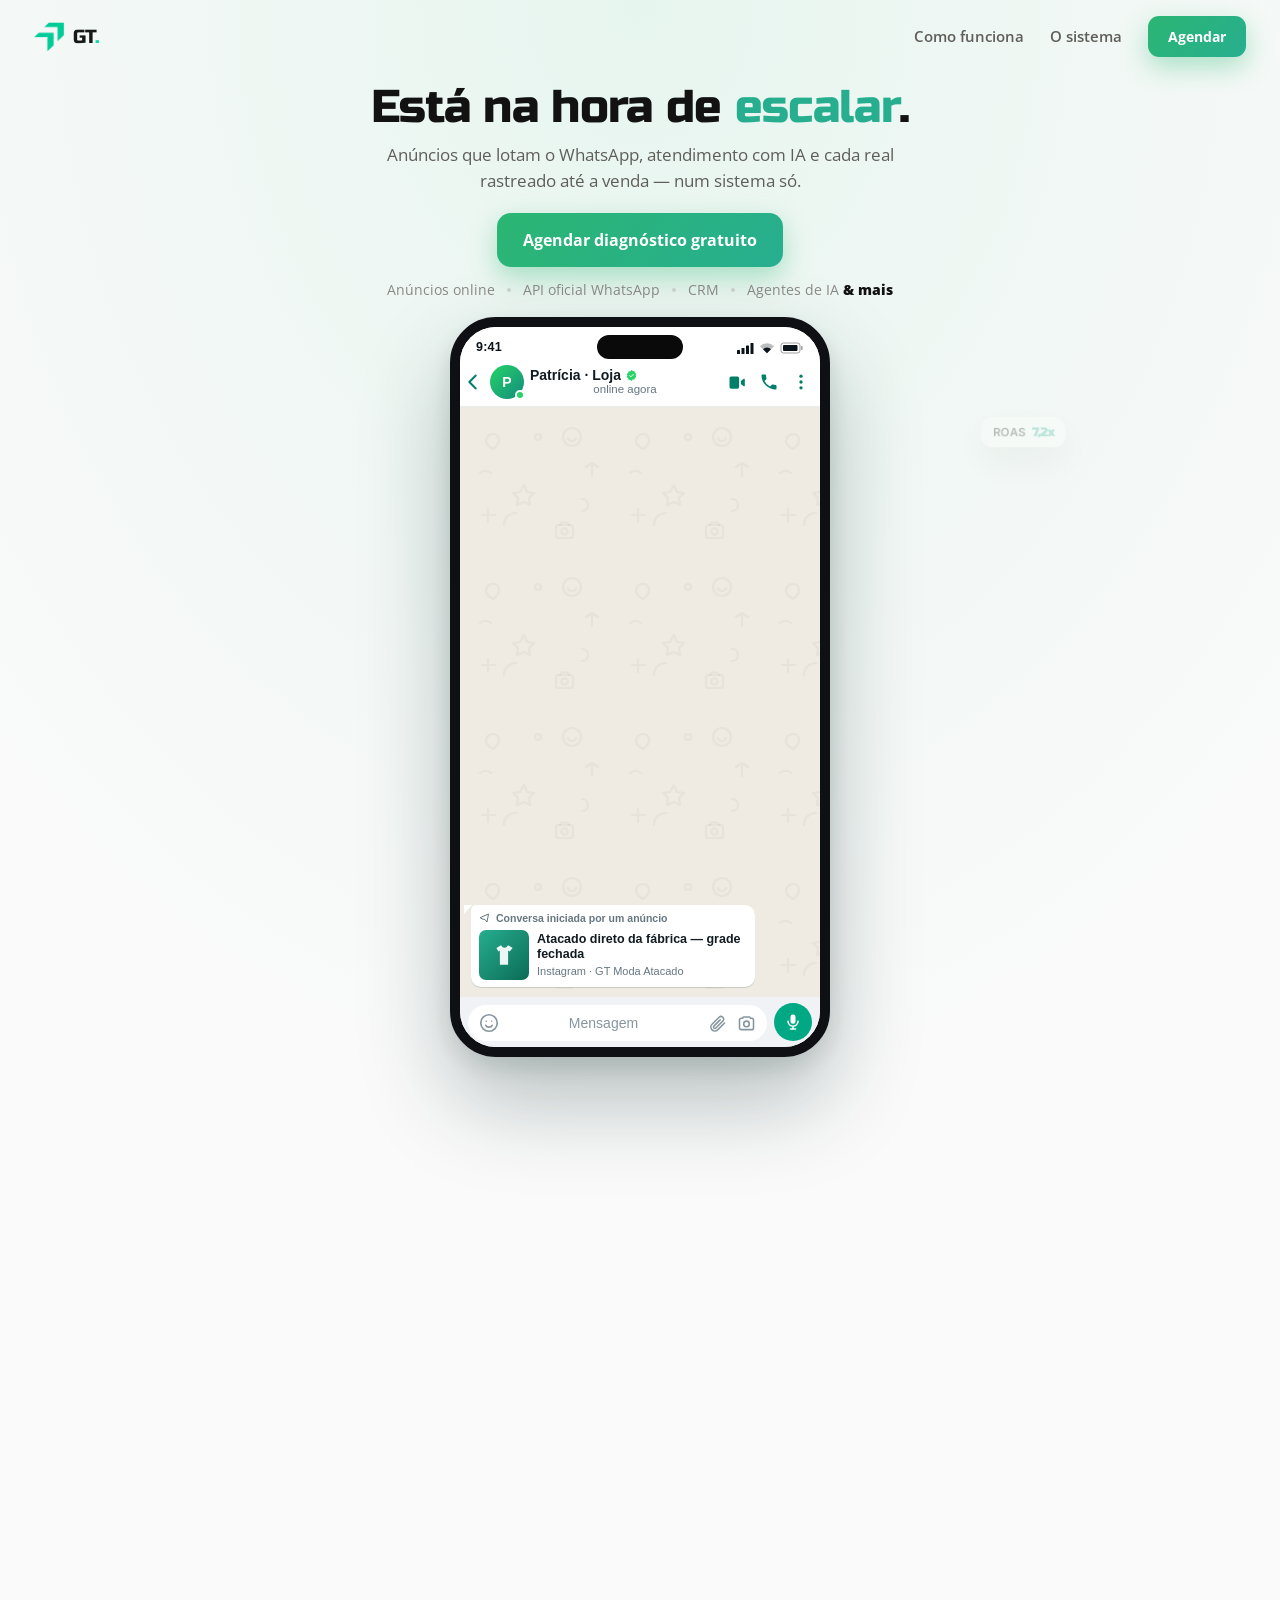
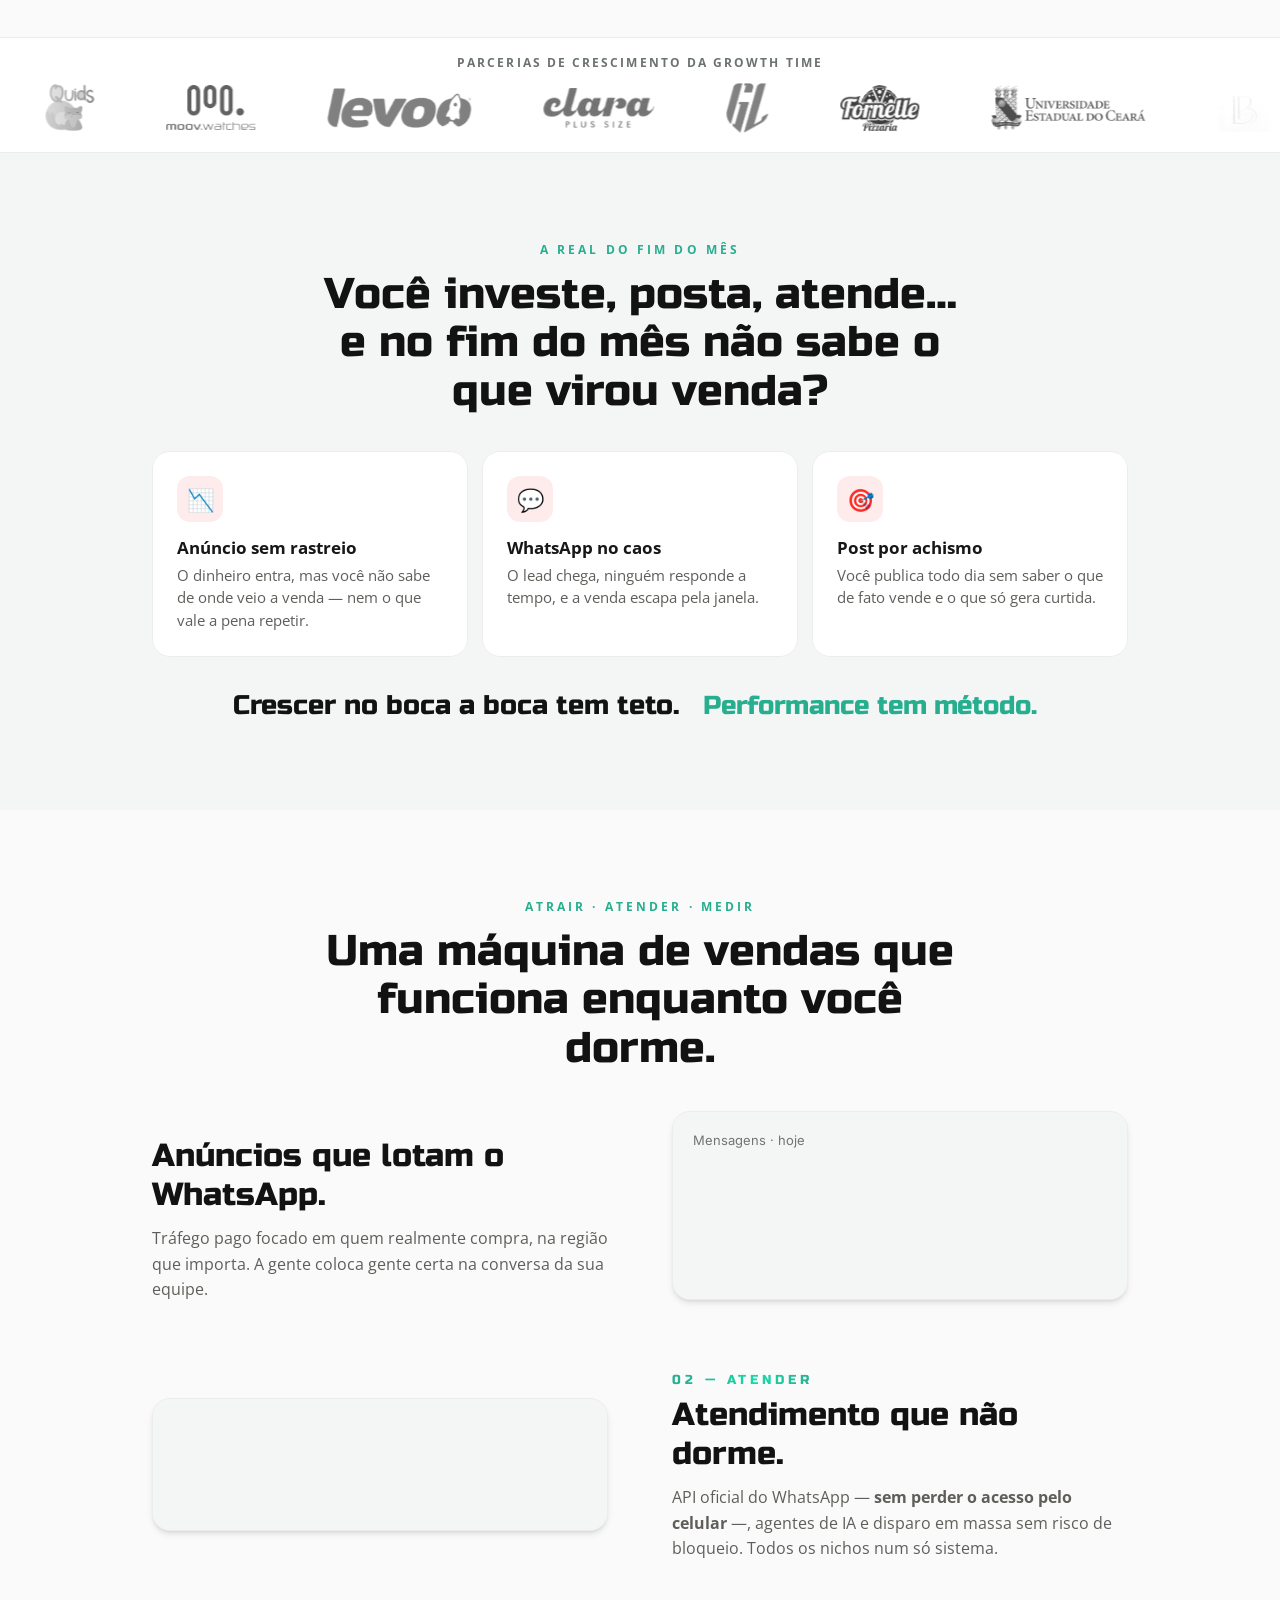
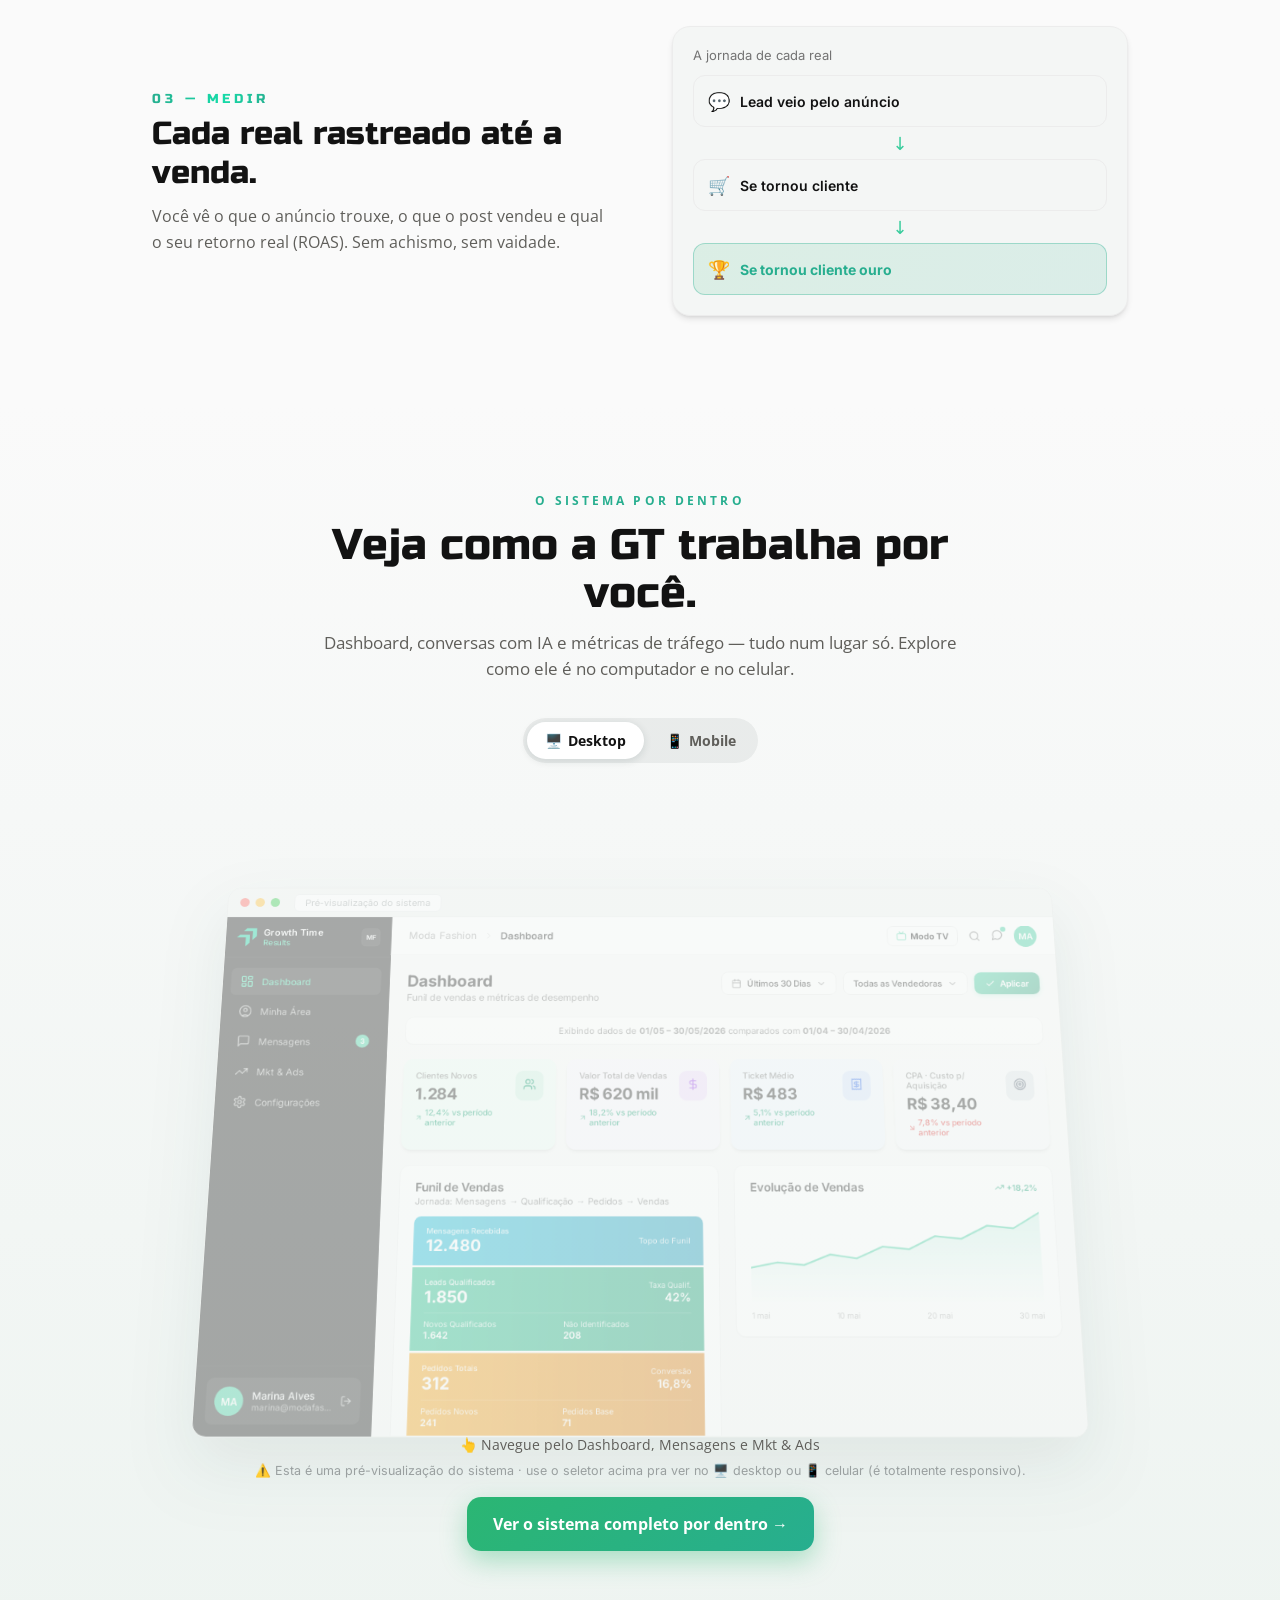
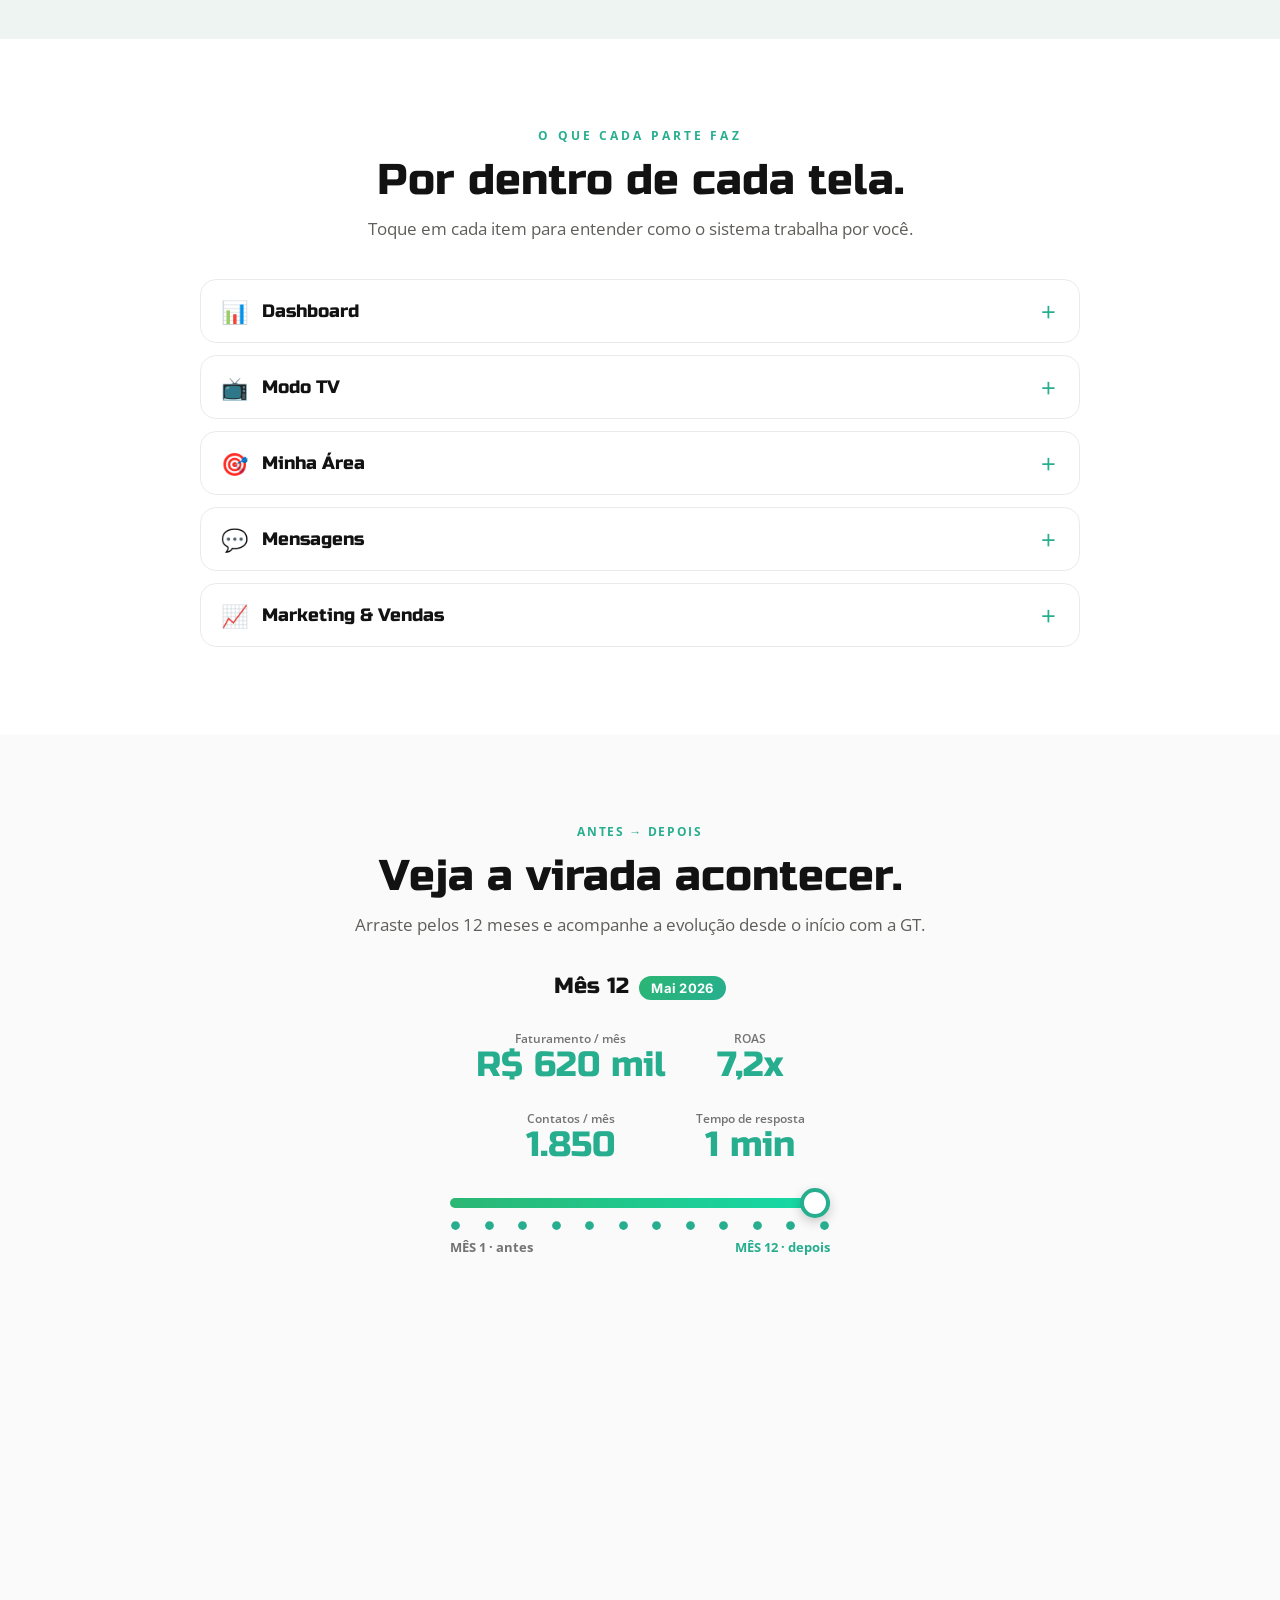
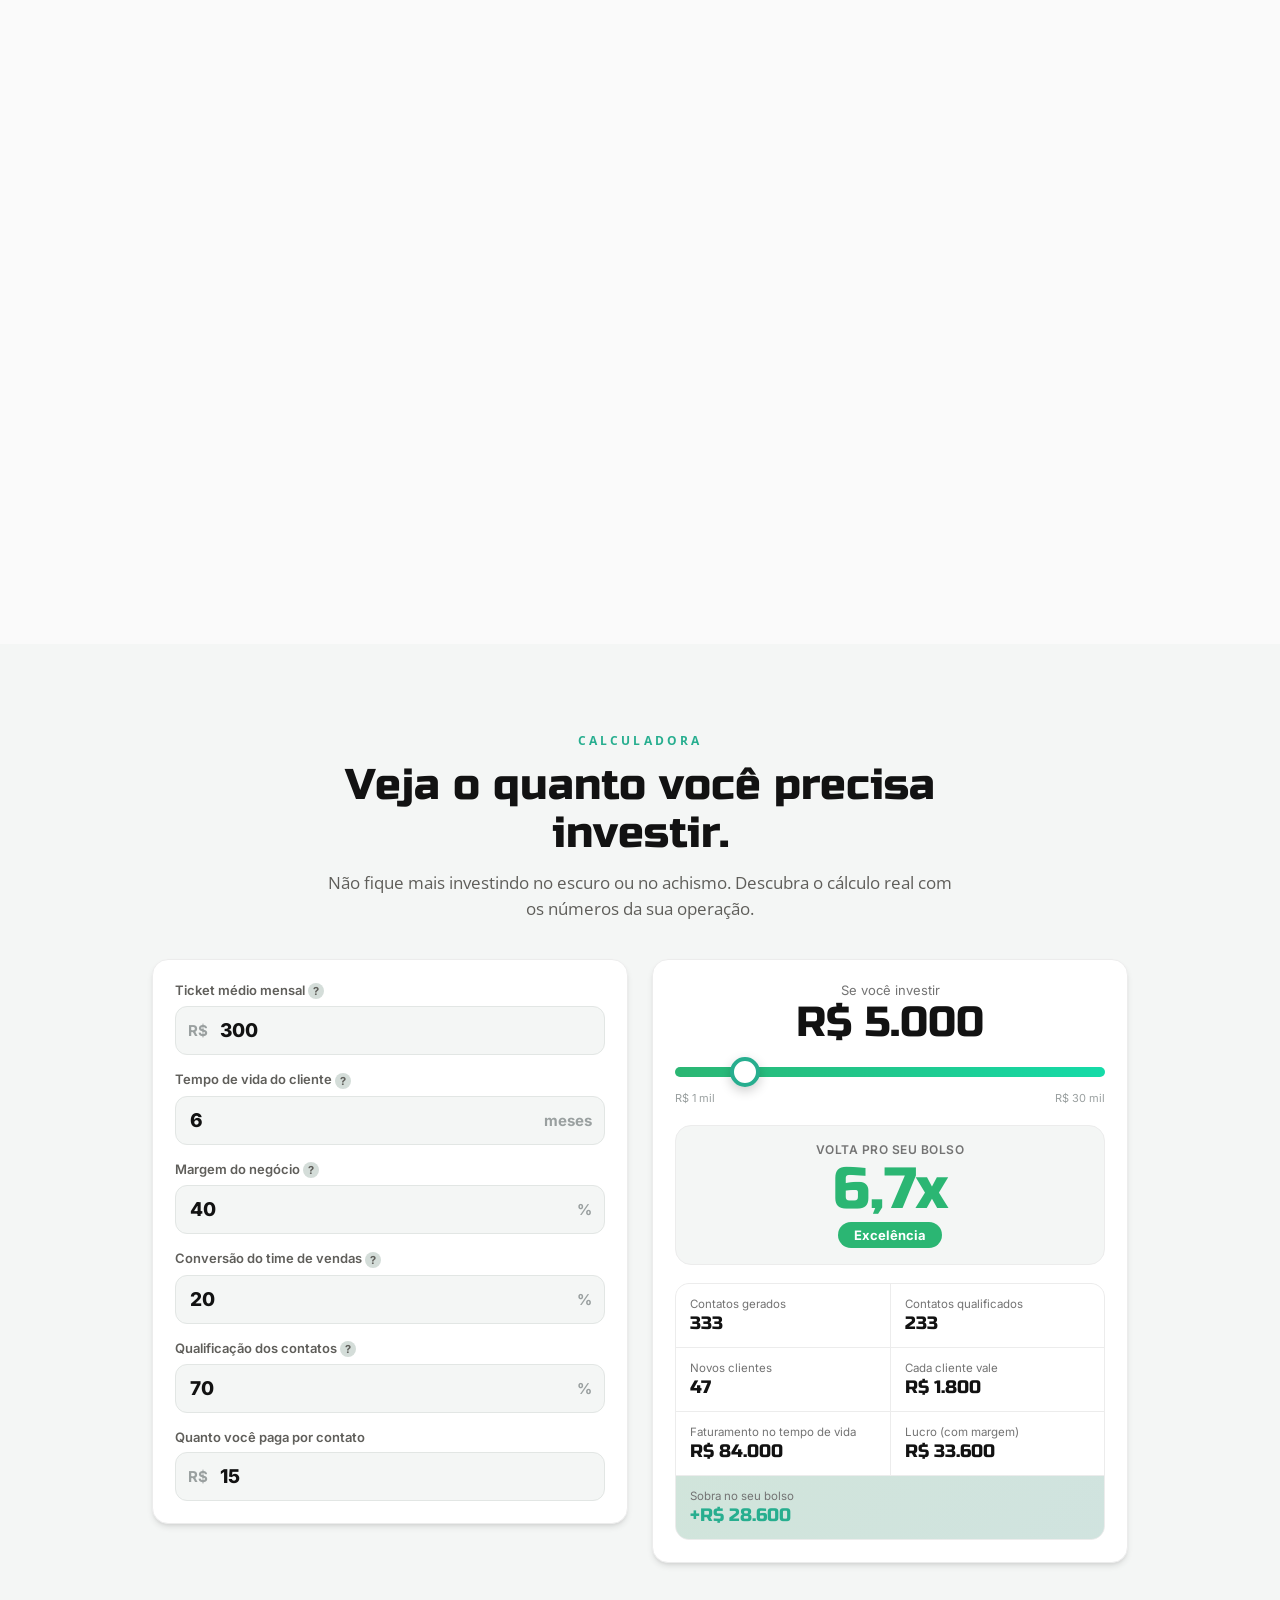
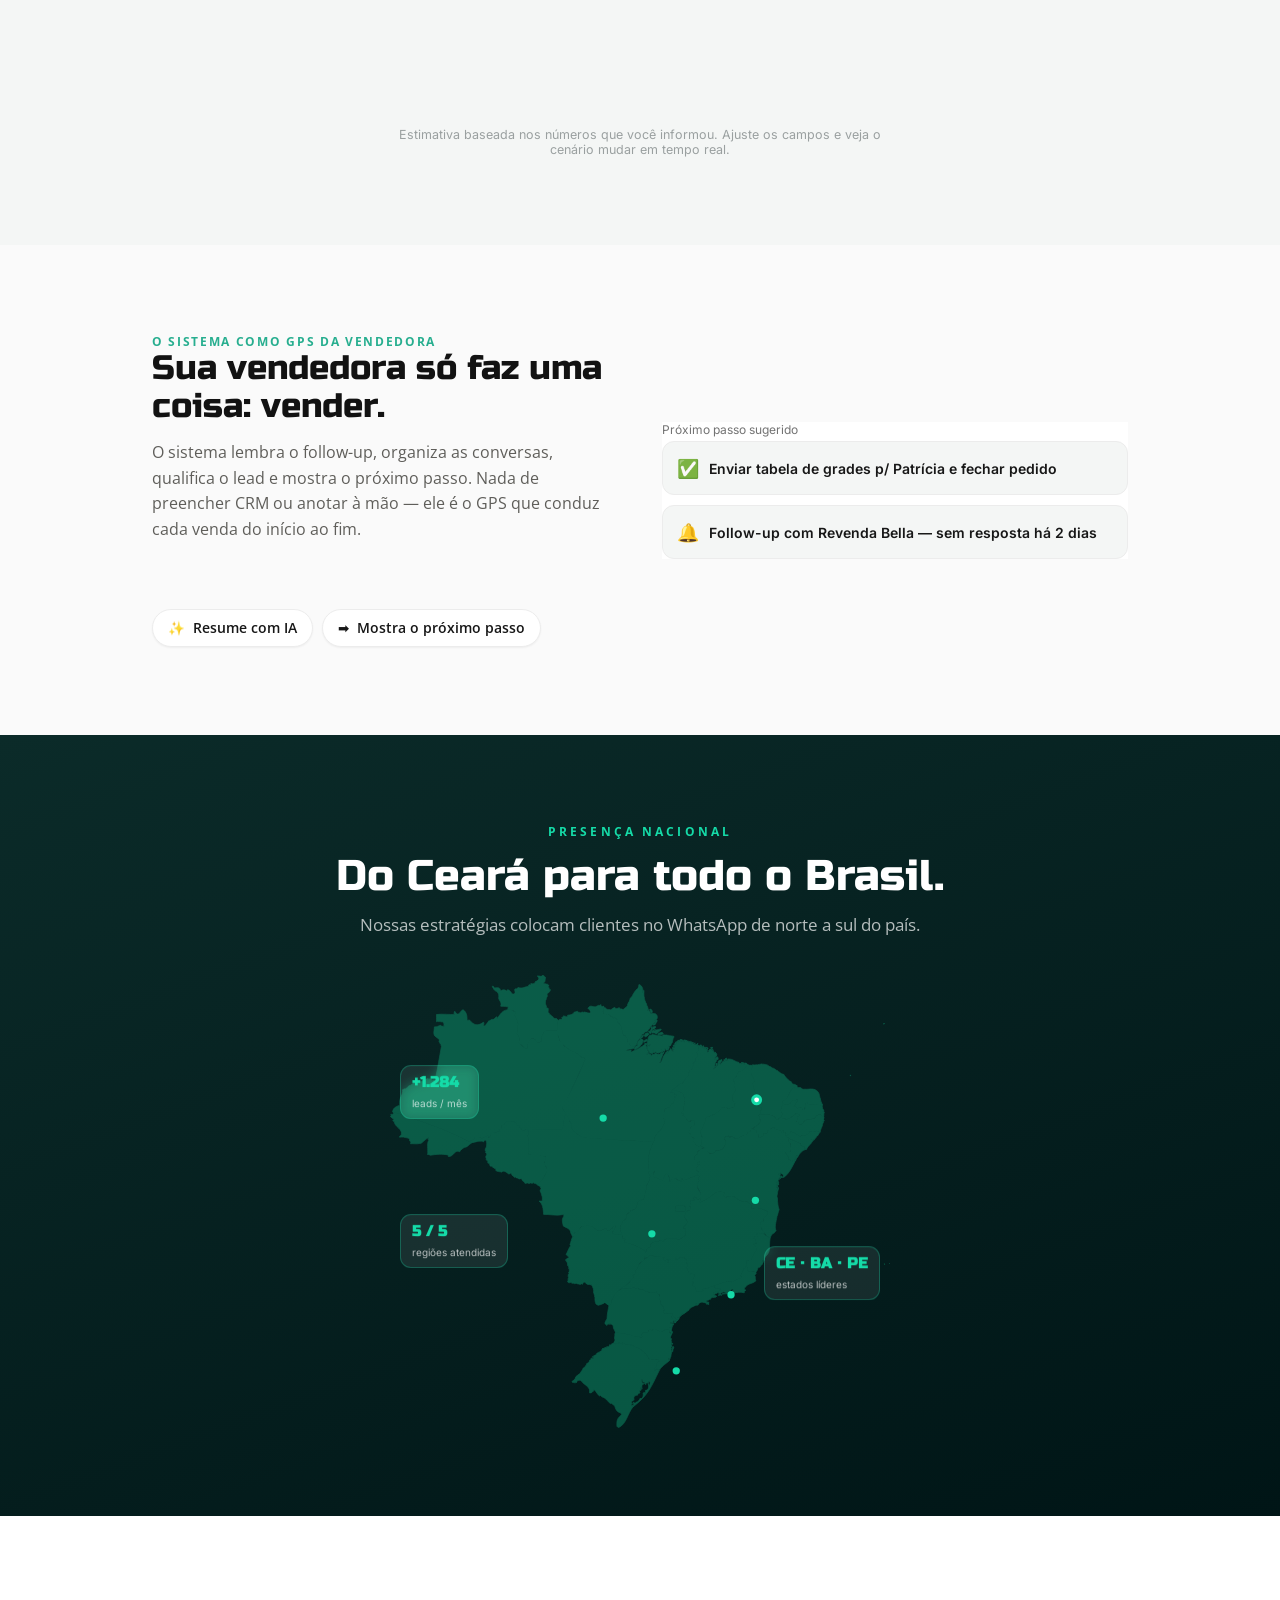
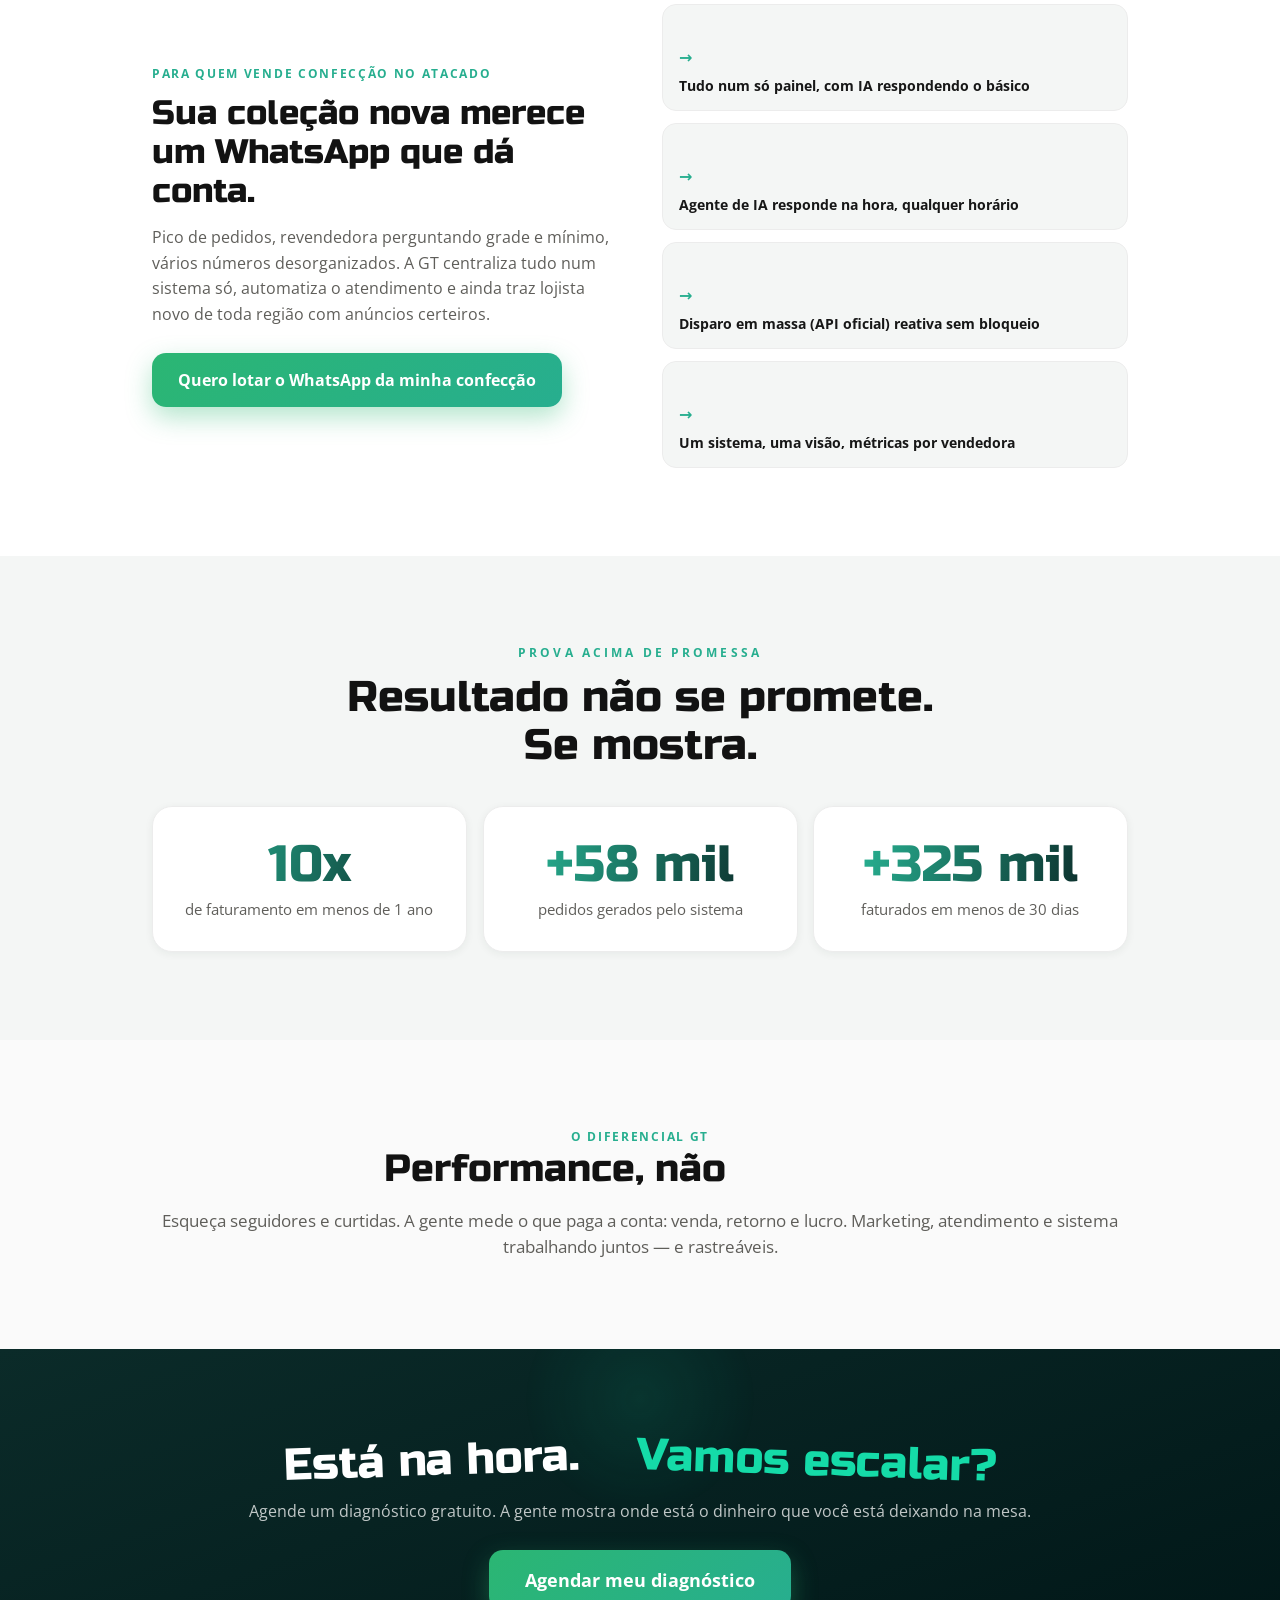
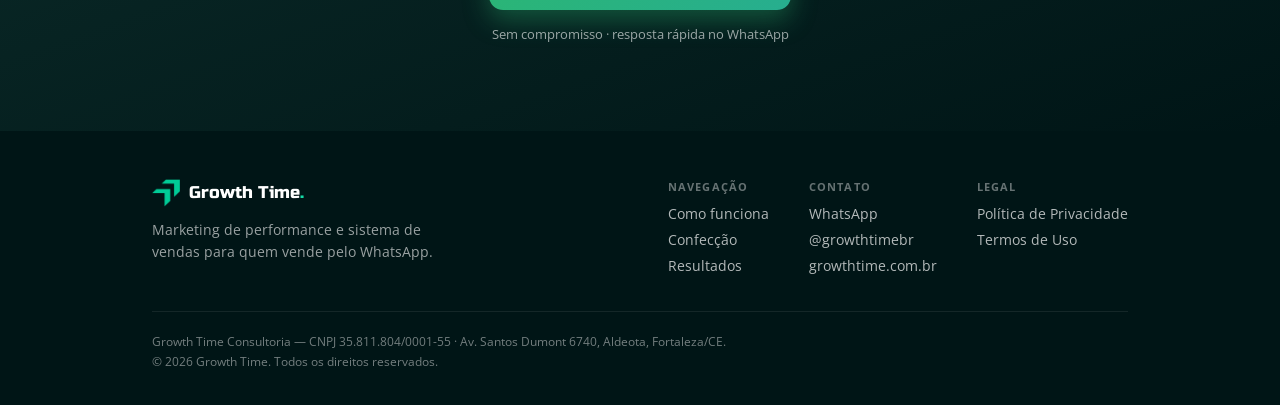
==== commit 92e091ea: "LP hero: remove o CTA secundário "Ver como funciona" A pedido do dono (havia sido renovado por engan" ====
--- a/index.html
+++ b/index.html
@@ -44,7 +44,6 @@
     <p class="lead reveal d2">Anúncios que lotam o WhatsApp, atendimento com IA e cada real rastreado até a venda — num sistema só.</p>
     <div class="hero-cta reveal d3">
       <a href="#cta" class="btn btn-cta btn-block">Agendar diagnóstico gratuito</a>
-      <a href="#pilares" class="btn btn-howto btn-block">Ver como funciona <span class="ht-arrow" aria-hidden="true"><svg width="14" height="14" viewBox="0 0 24 24" fill="none" stroke="currentColor" stroke-width="2.6" stroke-linecap="round" stroke-linejoin="round"><path d="M6 9l6 6 6-6"/></svg></span></a>
     </div>
     <div class="hero-trust reveal d4">
       <span>Anúncios online</span>
--- a/landing.css
+++ b/landing.css
@@ -32,13 +32,6 @@
 .btn-cta { background: var(--gradient-cta); color: #fff; box-shadow: 0 10px 26px rgba(43,182,115,.36); }
 .btn-cta:hover { transform: translateY(-2px); filter: brightness(1.04); }
 .btn-cta:active { transform: translateY(0) scale(.98); }
-/* CTA secundário "Ver como funciona": pílula on-brand + chevron que pulsa (afordância de rolar) */
-.btn-howto { background: #fff; color: #1f9a78; border: 1.5px solid #bfe6d8; box-shadow: 0 4px 14px rgba(39,174,143,.10); }
-.btn-howto:hover { background: #f1faf6; border-color: #27ae8f; transform: translateY(-2px); box-shadow: 0 8px 20px rgba(39,174,143,.16); }
-.btn-howto:active { transform: translateY(0) scale(.98); }
-.btn-howto .ht-arrow { display: inline-flex; align-items: center; justify-content: center; width: 22px; height: 22px; border-radius: 999px; background: rgba(39,174,143,.12); animation: ht-bounce 1.7s ease-in-out infinite; }
-@keyframes ht-bounce { 0%, 100% { transform: translateY(-1px); } 50% { transform: translateY(3px); } }
-@media (prefers-reduced-motion: reduce) { .btn-howto .ht-arrow { animation: none; } }
 .btn-block { width: 100%; }
 
 /* ============================== NAV ============================== */
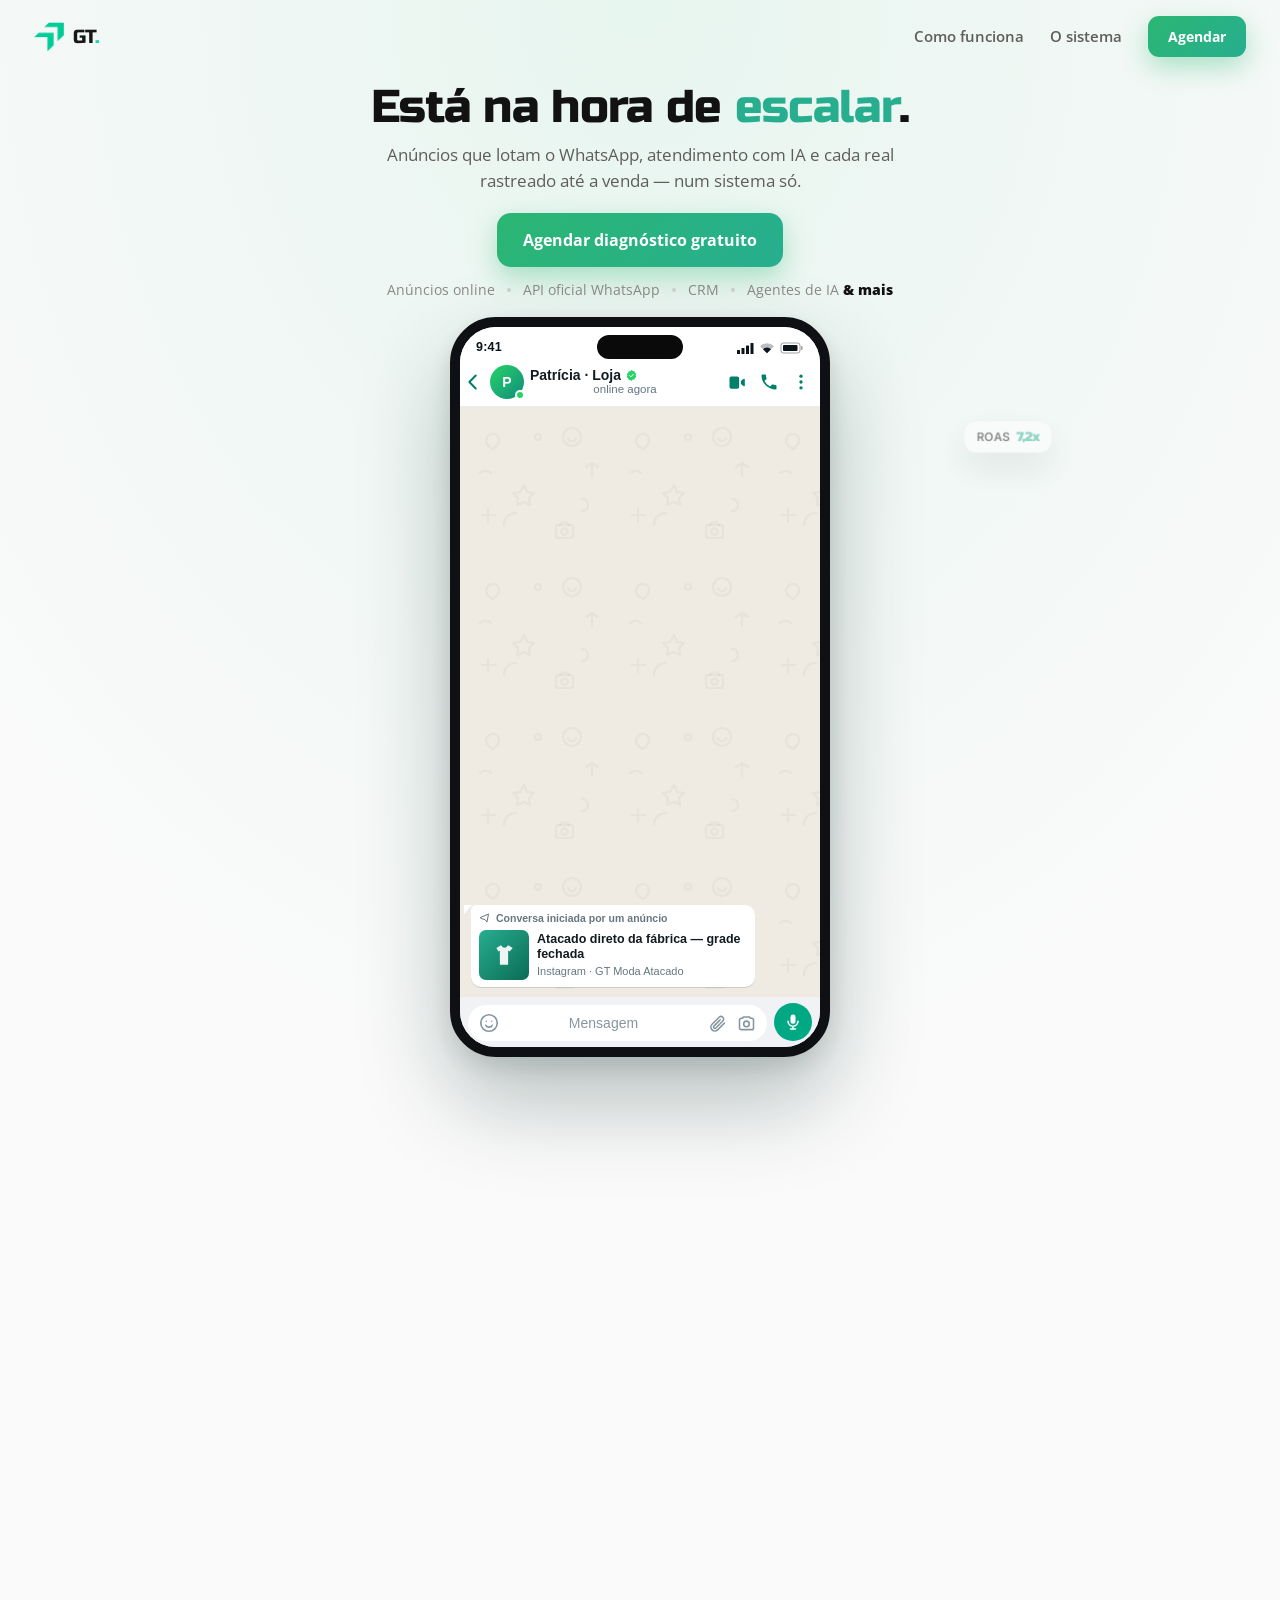
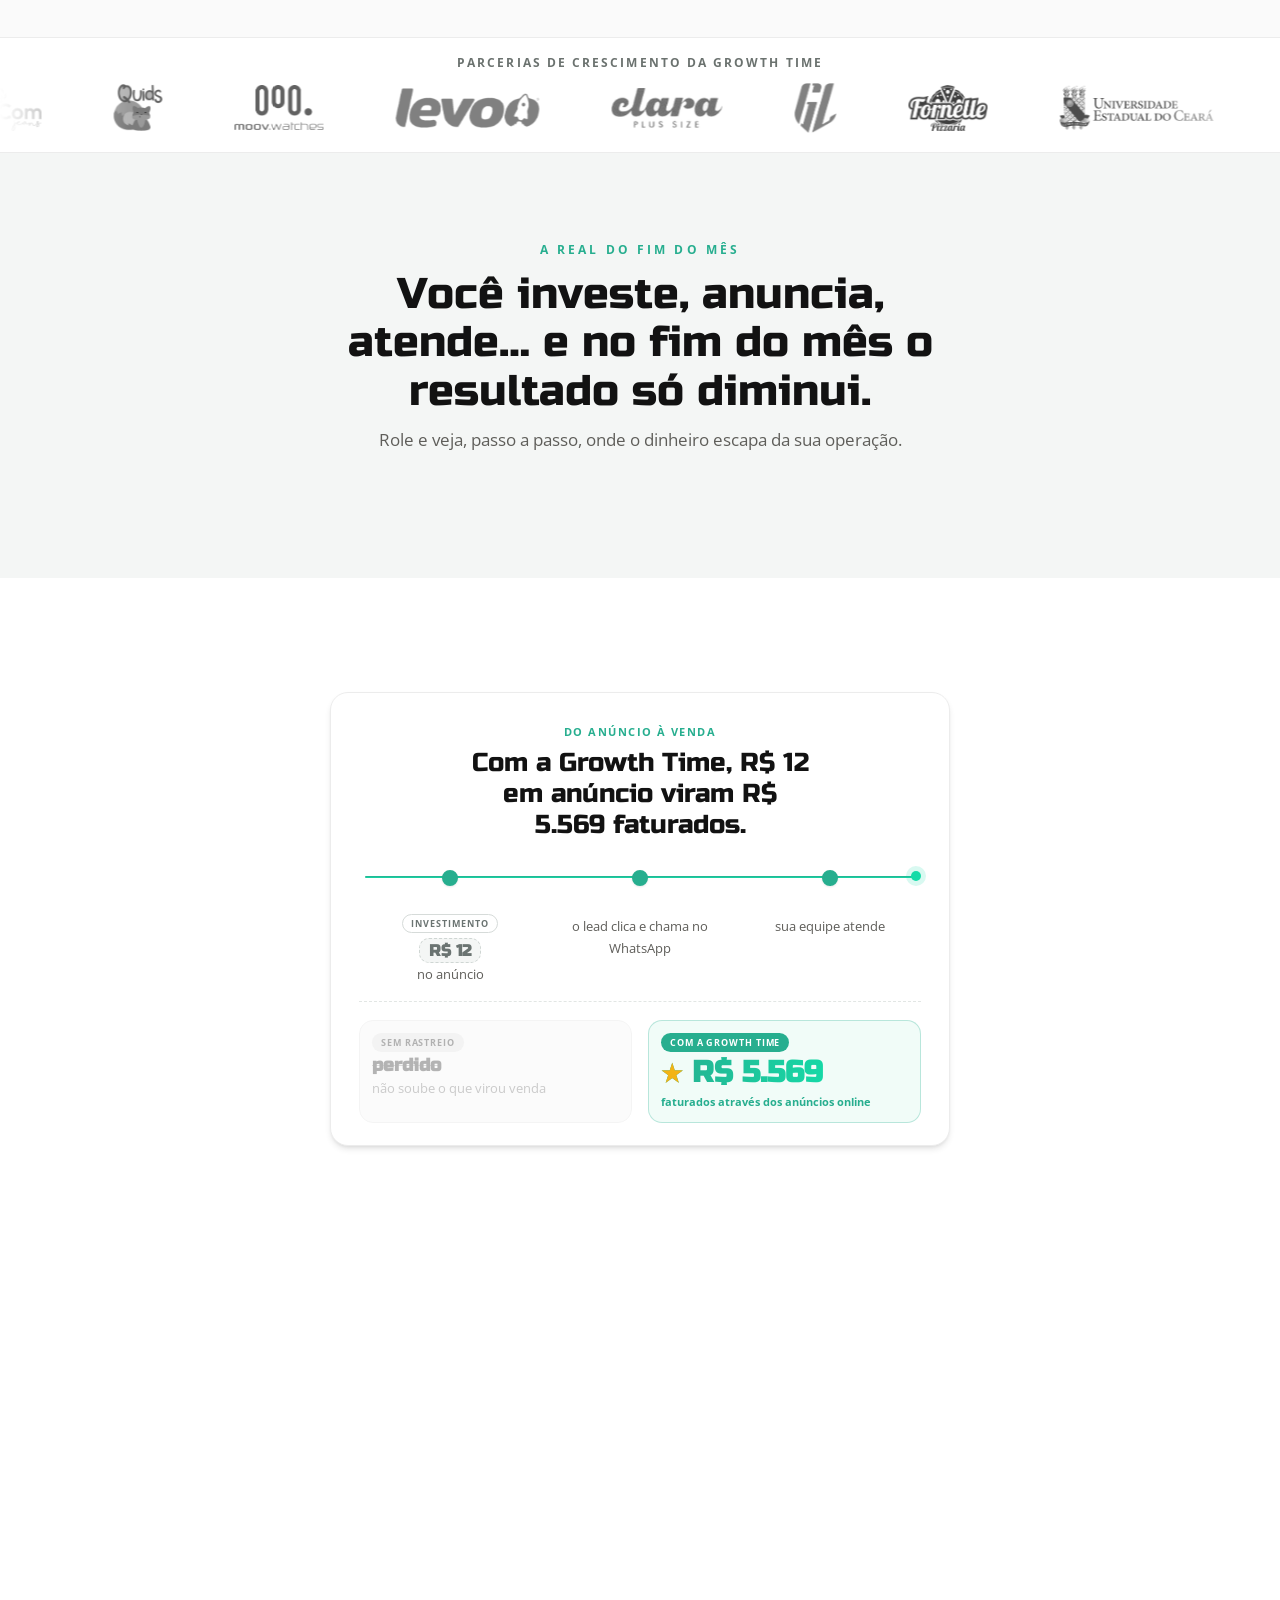
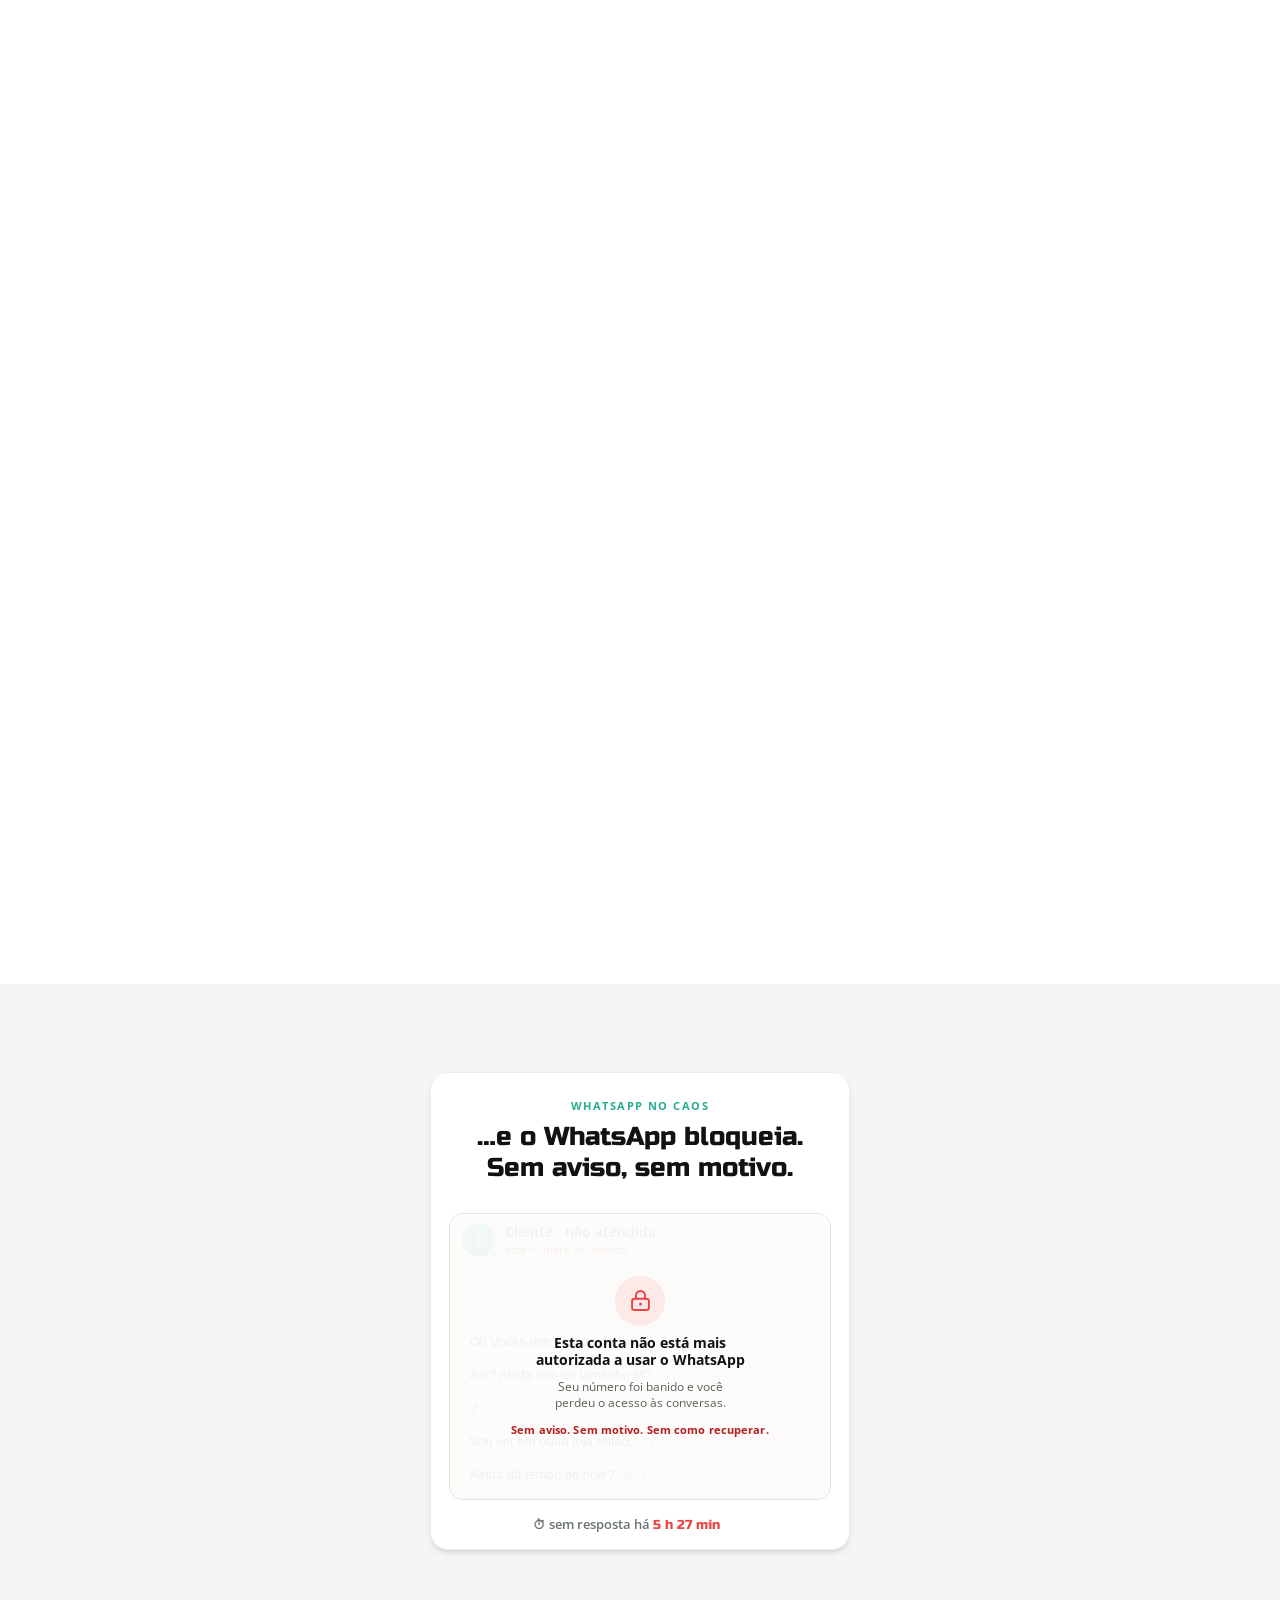
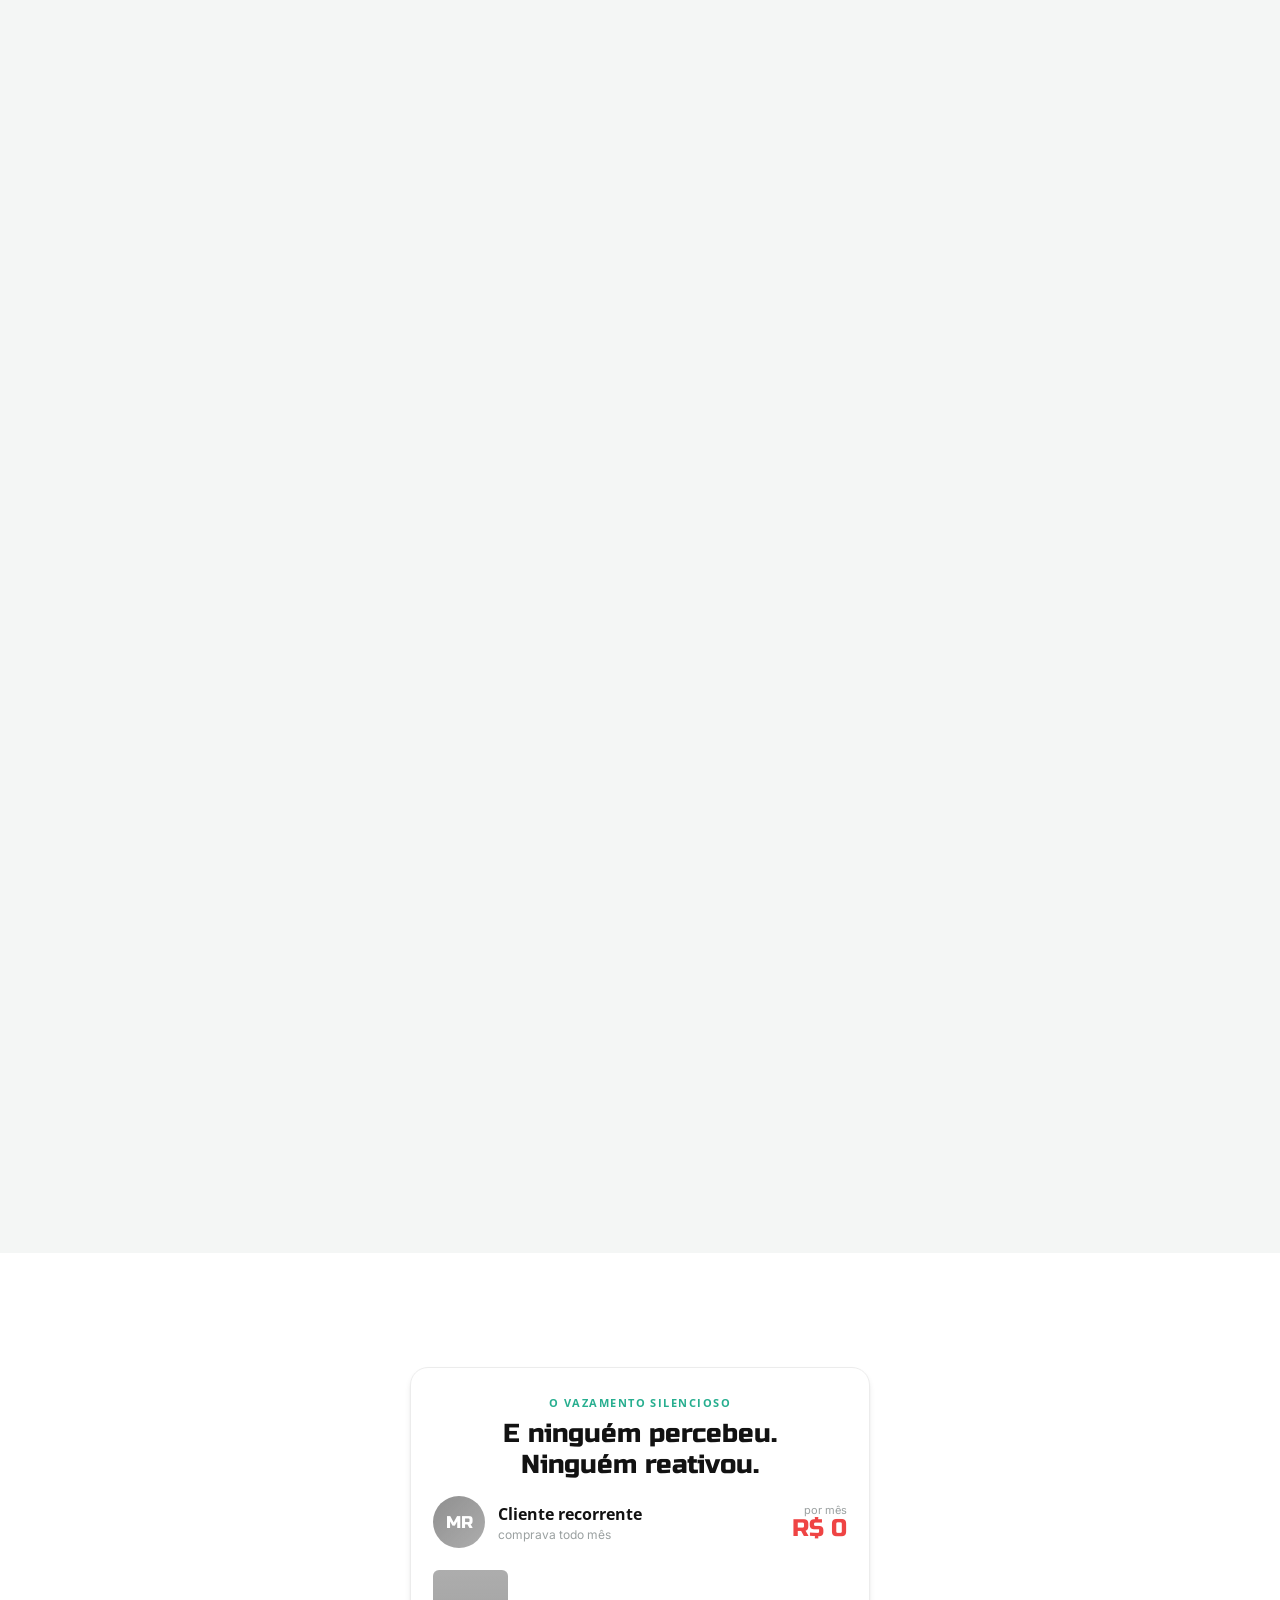
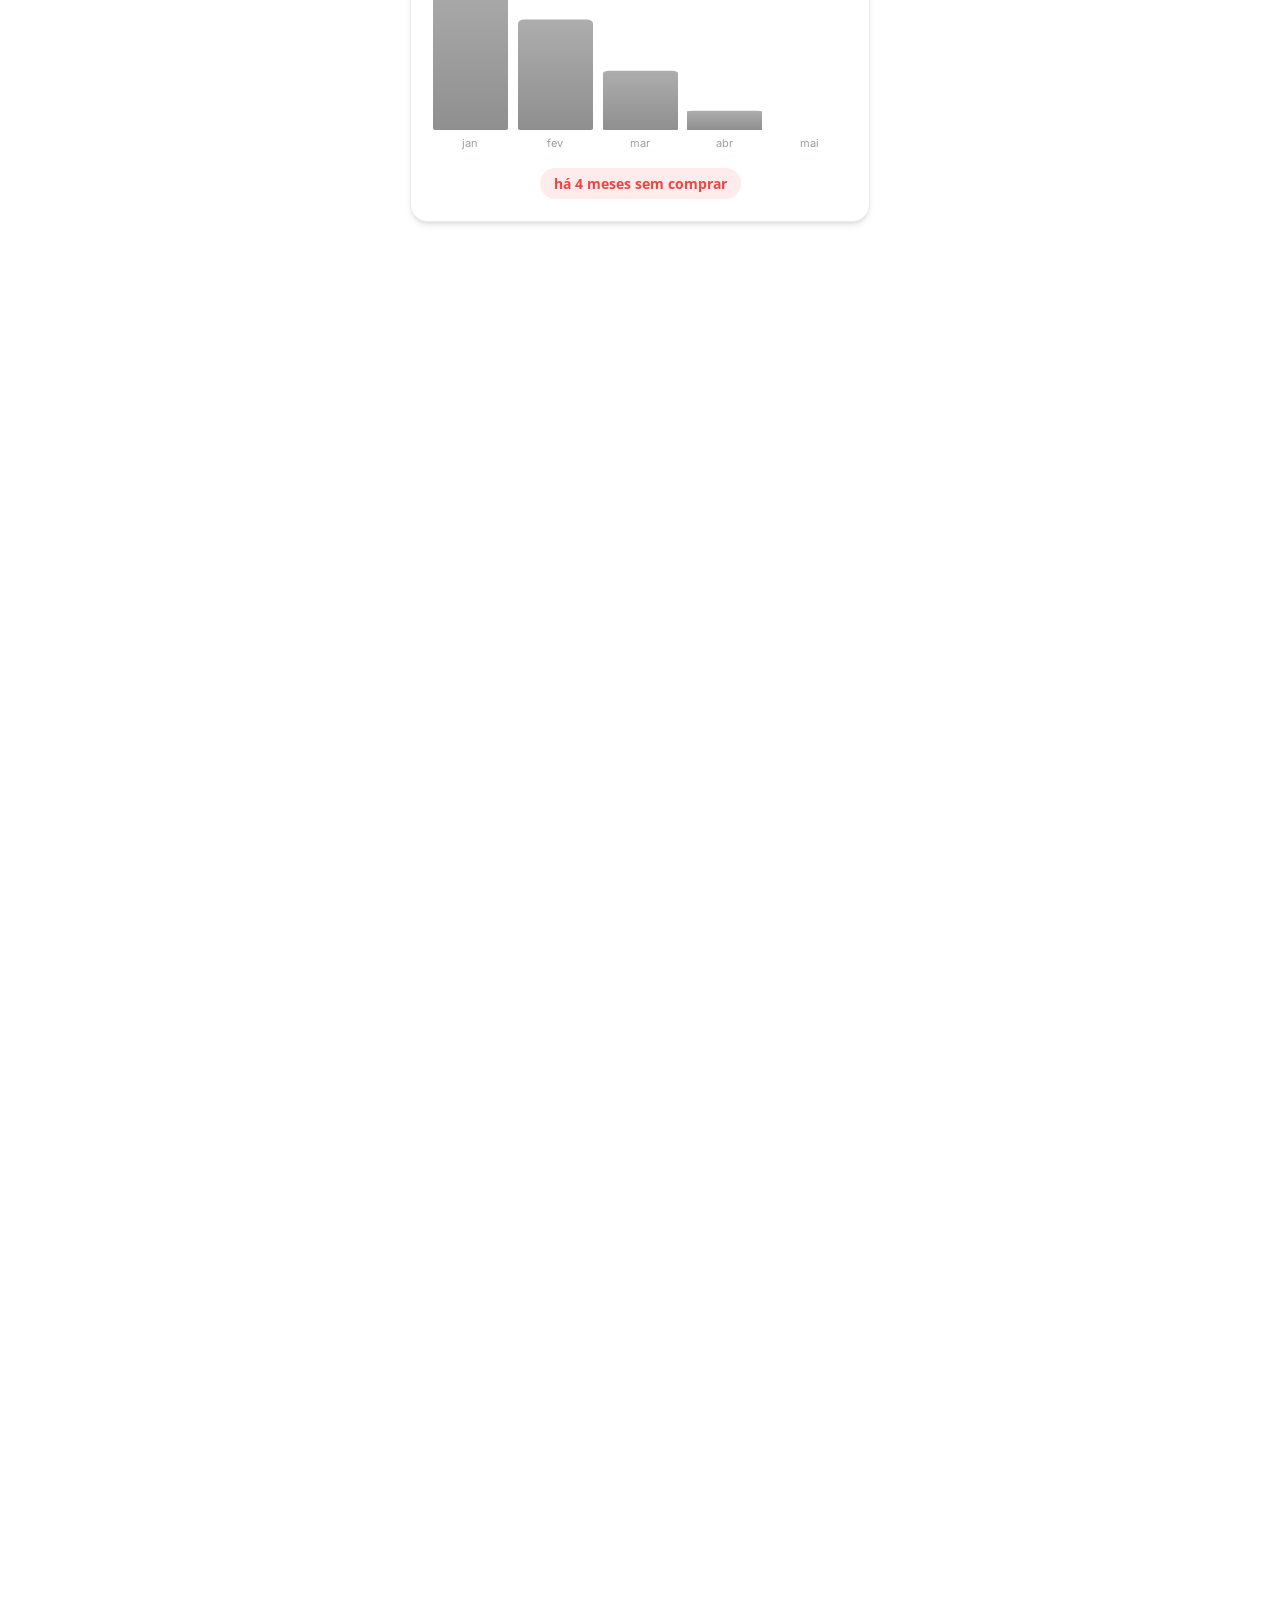
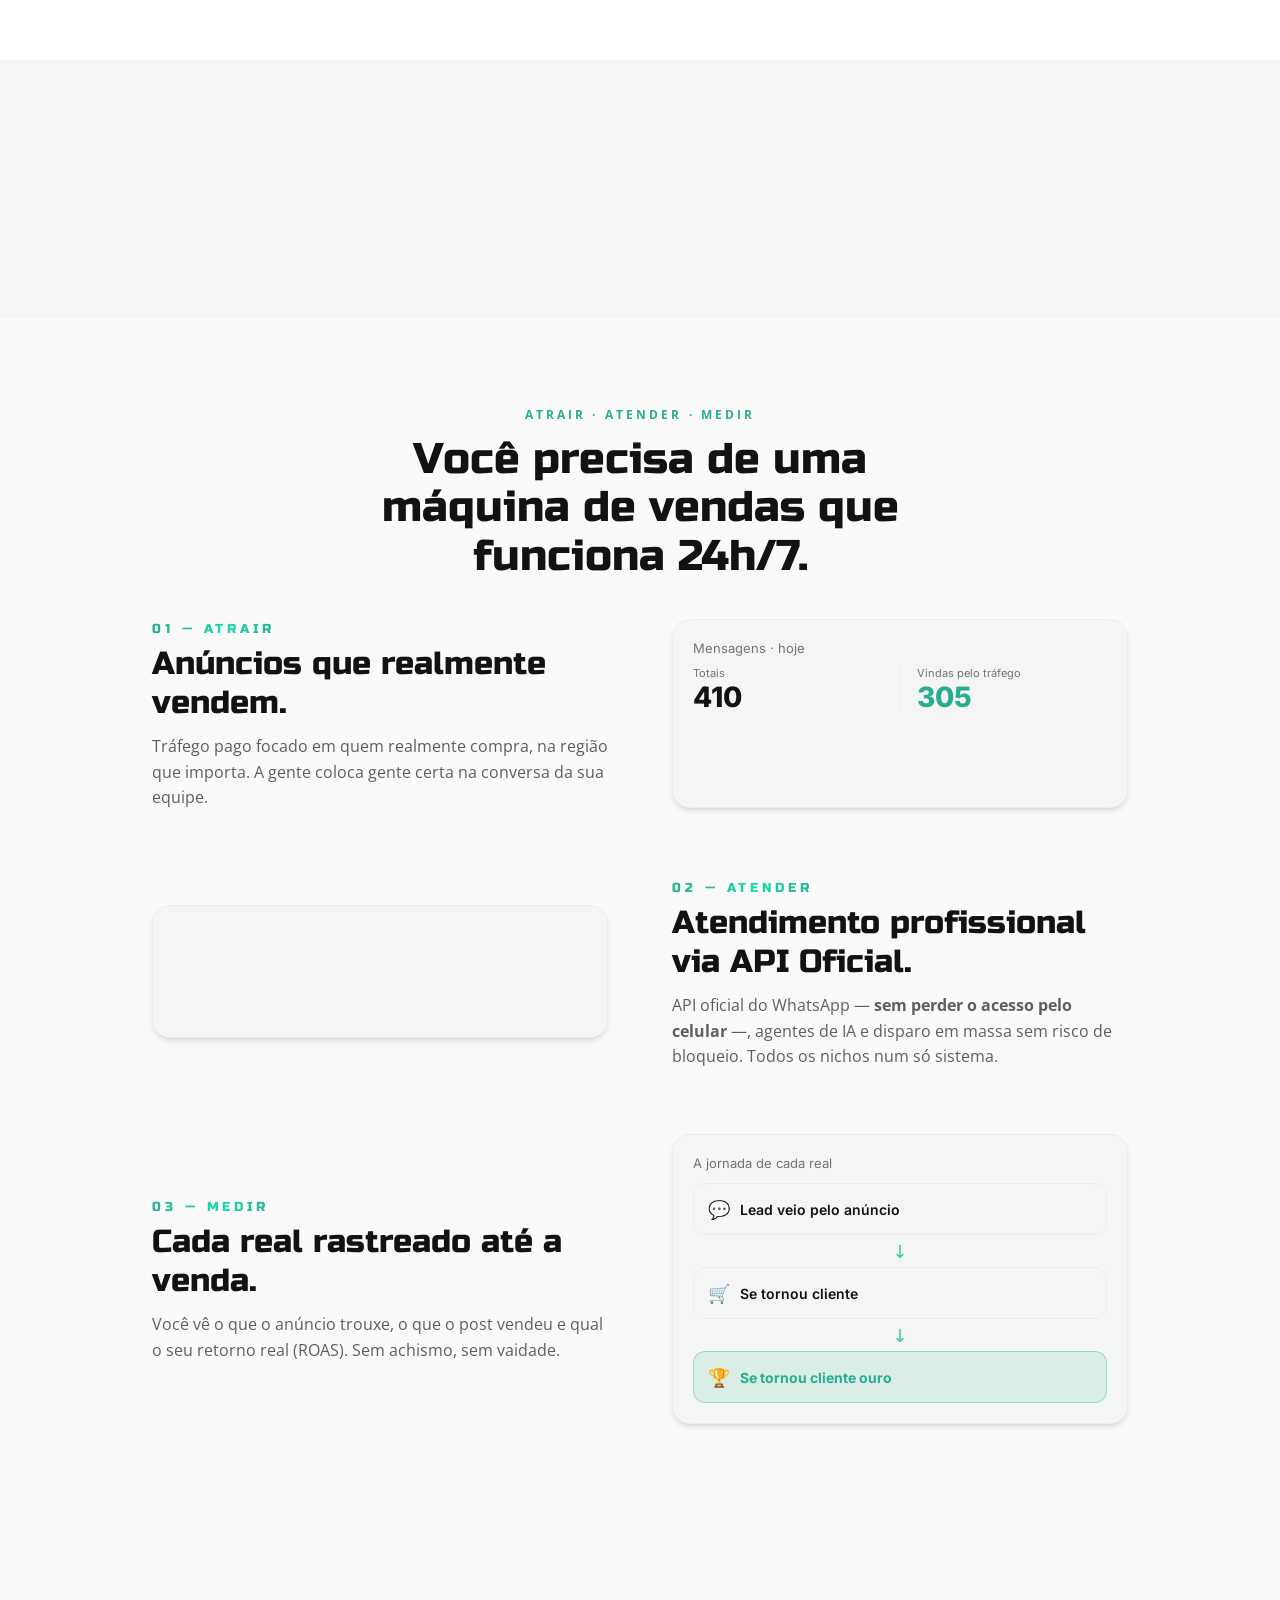
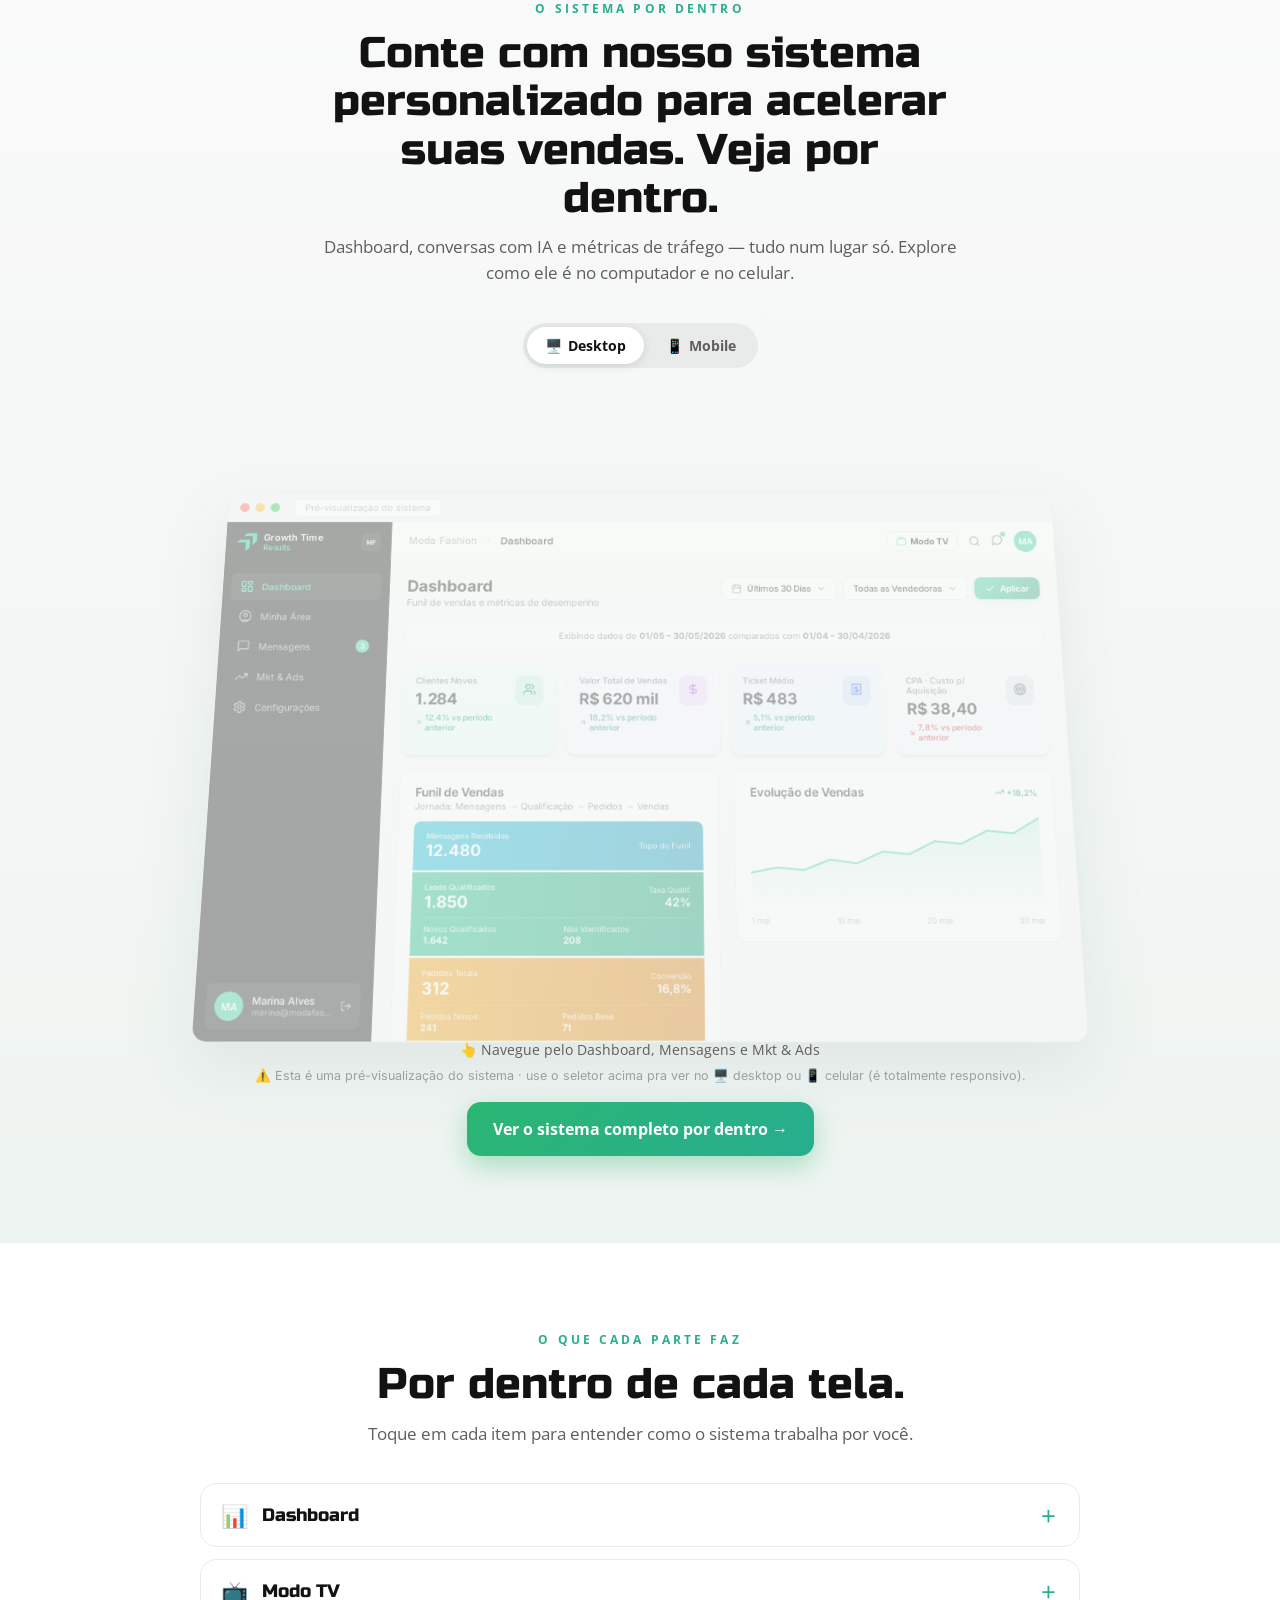
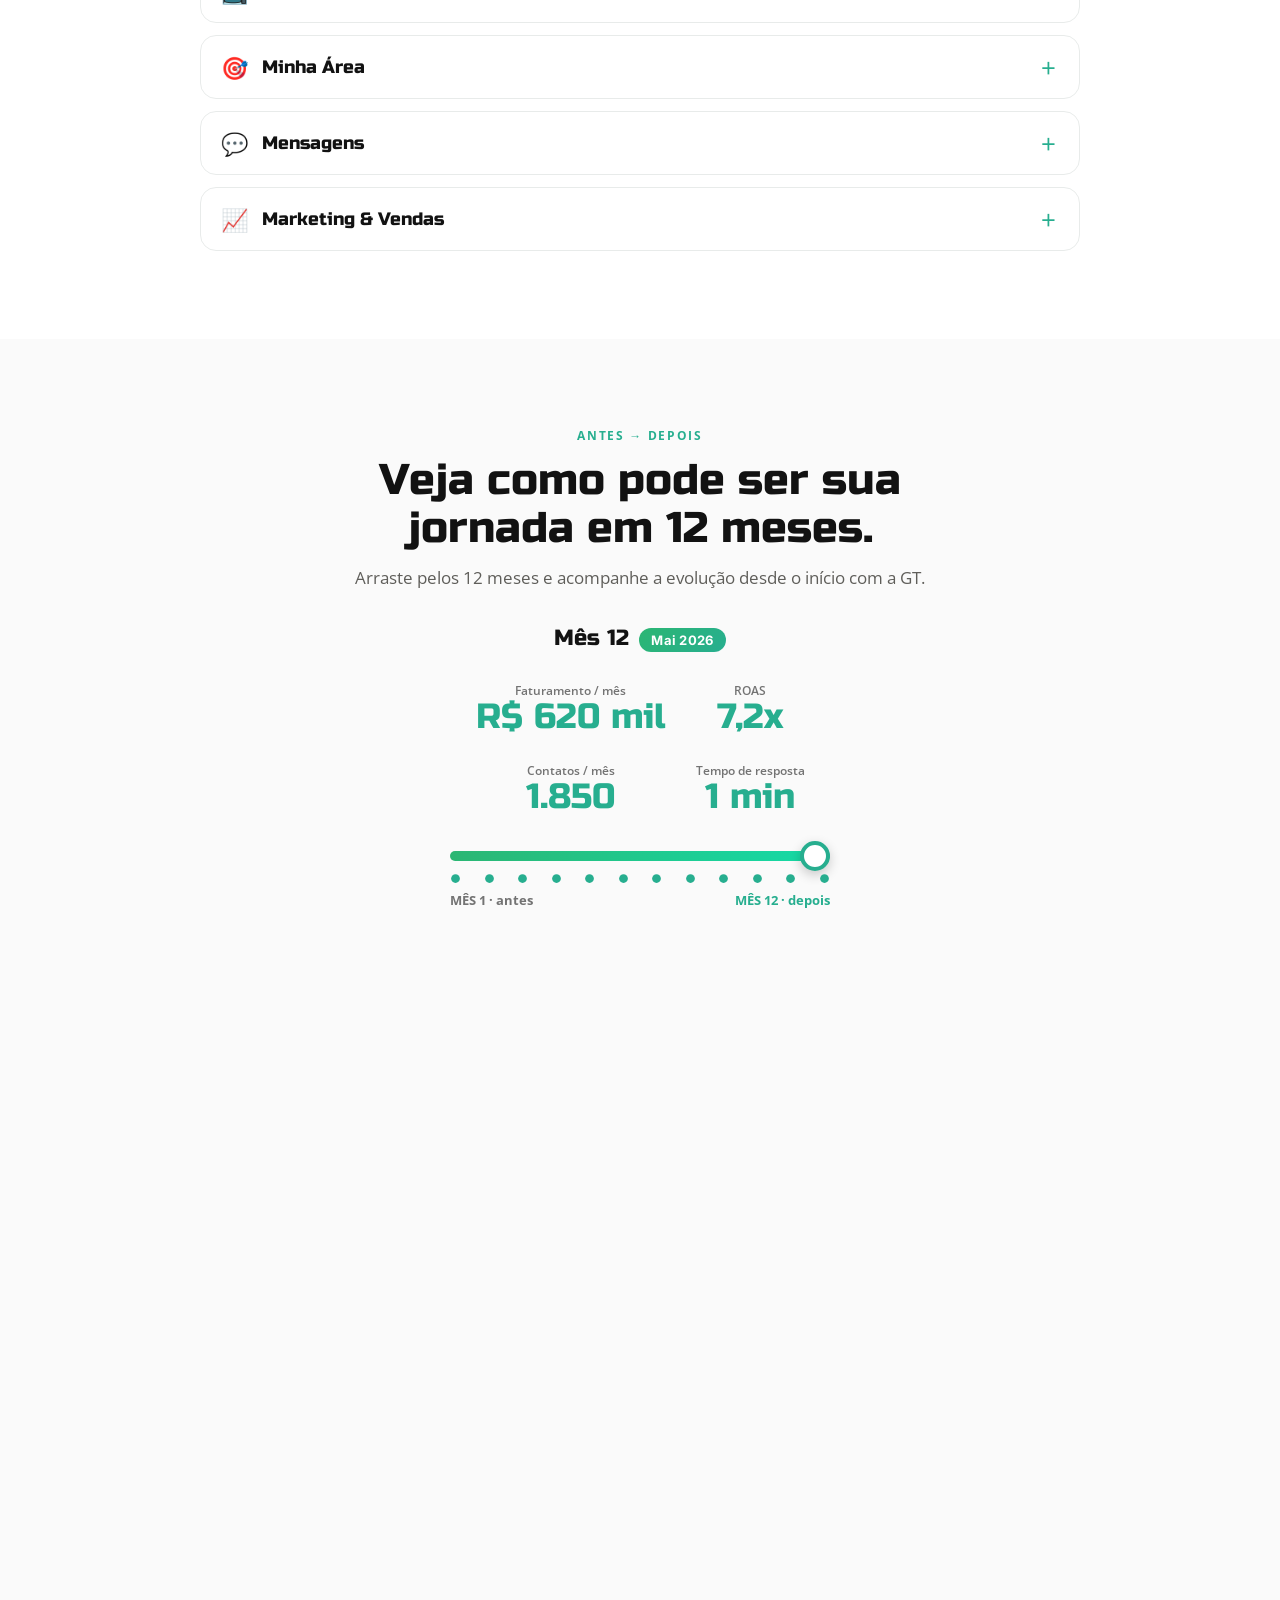
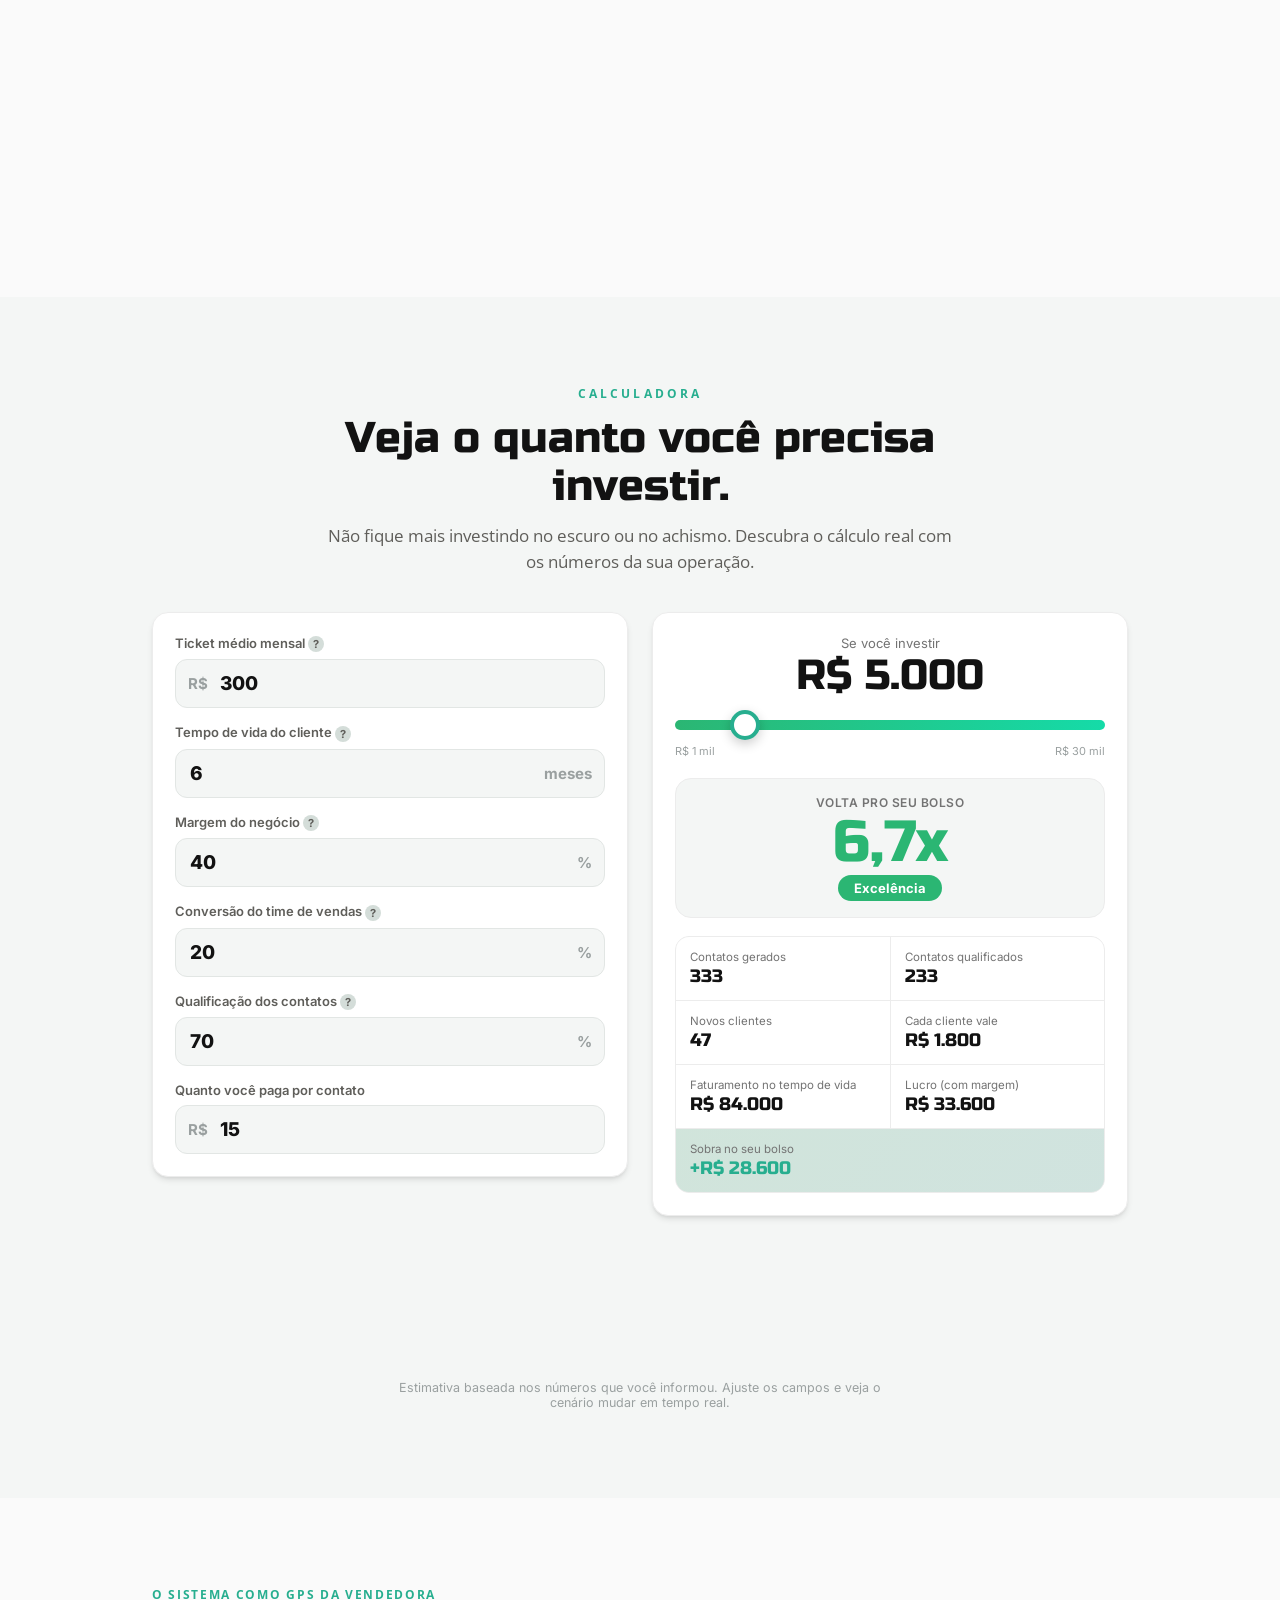
==== commit 535dce14: "LP: #dor em 3 cenas scroll-driven + rodada de copy/remoções - #dor: 3 cards estáticos → 3 cenas imer" ====
--- a/index.html
+++ b/index.html
@@ -9,8 +9,8 @@
 <link rel="preload" as="font" type="font/woff2" crossorigin href="fonts/files/Z9XUDmZRWg6M1LvRYsHOz8mJ.woff2">
 <link rel="preload" as="font" type="font/woff2" crossorigin href="fonts/files/memvYaGs126MiZpBA-UvWbX2vVnXBbObj2OVTS-muw.woff2">
 <link rel="preload" as="font" type="font/woff2" crossorigin href="fonts/files/UcC73FwrK3iLTeHuS_nVMrMxCp50SjIa1ZL7.woff2">
-<link rel="stylesheet" href="landing.css?v=20260613b">
-<link rel="stylesheet" href="motion.css?v=20260613b">
+<link rel="stylesheet" href="landing.css?v=20260614a">
+<link rel="stylesheet" href="motion.css?v=20260614a">
 <script>/* gate PRÉ-PAINT do layout hero v3 (zero CLS no boot): mesma regra do
 initHero tier 2 — motion.js reconcilia (remove se não bootar tier 2) */
 (function(){try{
@@ -34,6 +34,12 @@
     <a href="#cta" class="btn btn-cta nav-cta">Agendar</a>
   </div>
 </nav>
+
+<!-- dica de scroll: aparece durante as animações dirigidas por scroll -->
+<div class="scroll-cue" id="scrollCue" aria-hidden="true">
+  <span class="sc-txt">arraste para baixo</span>
+  <span class="sc-chev"><svg width="16" height="16" viewBox="0 0 24 24" fill="none" stroke="currentColor" stroke-width="2.4" stroke-linecap="round" stroke-linejoin="round"><path d="M6 9l6 6 6-6"/></svg></span>
+</div>
 
 <!-- HERO -->
 <header class="hero">
@@ -122,31 +128,125 @@
   </div>
 </div>
 
-<!-- PAIN -->
-<section class="block pain" id="dor">
+<!-- DOR — intro -->
+<section class="block pain" id="dor" data-mo>
   <div class="wrap">
     <div class="sec-head">
       <div class="eyebrow reveal">A real do fim do mês</div>
-      <h2 class="reveal d1">Você investe, posta, atende… e no fim do mês não sabe o que virou venda?</h2>
-    </div>
-    <div class="pain-grid">
-      <div class="pain-card reveal d1">
-        <div class="ic">📉</div>
-        <h3>Anúncio sem rastreio</h3>
-        <p>O dinheiro entra, mas você não sabe de onde veio a venda — nem o que vale a pena repetir.</p>
-      </div>
-      <div class="pain-card reveal d2">
-        <div class="ic">💬</div>
-        <h3>WhatsApp no caos</h3>
-        <p>O lead chega, ninguém responde a tempo, e a venda escapa pela janela.</p>
-      </div>
-      <div class="pain-card reveal d3">
-        <div class="ic">🎯</div>
-        <h3>Post por achismo</h3>
-        <p>Você publica todo dia sem saber o que de fato vende e o que só gera curtida.</p>
-      </div>
-    </div>
-    <div class="pain-close reveal">Crescer no boca a boca tem teto. <span class="hl">Performance tem método.</span></div>
+      <h2 class="reveal d1">Você investe, anuncia, atende… e no fim do mês o resultado só diminui.</h2>
+      <p class="reveal d2">Role e veja, passo a passo, onde o dinheiro escapa da sua operação.</p>
+    </div>
+  </div>
+</section>
+
+<!-- DOR cena 1 — um trilho, dois finais (com vs sem rastreio) -->
+<section class="block scn scn-rastreio" id="dor-rastreio" data-mo>
+  <div class="wrap">
+    <div class="scn-stage trk-wrap" aria-label="Um real investido no anúncio, dois finais possíveis">
+      <!-- narração fixada (pina junto com o card) -->
+      <div class="scn-narr" aria-live="polite">
+        <span class="scn-narr-eye">Do anúncio à venda</span>
+        <p class="scn-narr-txt">Com a Growth Time, R$ 12 em anúncio viram R$ 5.569 faturados.</p>
+      </div>
+      <!-- TRONCO ÚNICO: investe → anuncia → atende -->
+      <div class="trk-rail" aria-hidden="true">
+        <span class="trk-trail"></span>
+        <span class="trk-dot trk-dot-com"></span>
+        <div class="trk-node trk-invest" data-i="0">
+          <span class="trk-chip">investimento</span>
+          <b class="trk-val trk-in-val" data-rs="12">R$ 12</b>
+          <span class="trk-lbl">no anúncio</span>
+        </div>
+        <div class="trk-node" data-i="1"><span class="trk-lbl">o lead clica e chama no WhatsApp</span></div>
+        <div class="trk-node" data-i="2"><span class="trk-lbl">sua equipe atende</span></div>
+      </div>
+      <!-- BIFURCAÇÃO: dois finais lado a lado -->
+      <div class="trk-split">
+        <div class="trk-end trk-end-sem" data-i="3">
+          <span class="trk-tag trk-tag-sem">Sem rastreio</span>
+          <b class="trk-end-val trk-lost">perdido</b>
+          <span class="trk-lbl">não soube o que virou venda</span>
+        </div>
+        <div class="trk-end trk-end-com" data-i="4">
+          <span class="trk-tag trk-tag-com">Com a Growth Time</span>
+          <b class="trk-end-val trk-return"><span class="trk-star" aria-hidden="true">★</span> <span class="trk-ret-num" data-rs="5569">R$ 5.569</span></b>
+          <span class="trk-lbl trk-ret-cue">faturados através dos anúncios online</span>
+        </div>
+      </div>
+    </div>
+  </div>
+</section>
+
+<!-- DOR cena 2 — WhatsApp no caos: cliente esperando + bloqueio -->
+<section class="block scn scn-caos" id="dor-whatsapp" data-mo>
+  <div class="wrap">
+    <div class="scn-stage caos-stage" id="caosStage">
+      <div class="scn-narr" aria-live="polite">
+        <span class="scn-narr-eye">WhatsApp no caos</span>
+        <p class="scn-narr-txt">…e o WhatsApp bloqueia. Sem aviso, sem motivo.</p>
+      </div>
+      <div class="caos-chat">
+        <div class="caos-chead">
+          <div class="caos-cav" aria-hidden="true">C<span class="caos-cdot"></span></div>
+          <div class="caos-cid">
+            <div class="caos-cname">Cliente · não atendida</div>
+            <div class="caos-csub" id="caosSub">visto às 10:48</div>
+          </div>
+        </div>
+        <div class="caos-cbody" id="caosFeed" role="log" aria-label="Cliente esperando resposta no WhatsApp"></div>
+        <!-- overlay de bloqueio (estado final da dor) -->
+        <div class="caos-block" id="caosBlock" aria-hidden="true">
+          <div class="caos-block-ic"><svg viewBox="0 0 24 24" fill="none" stroke="currentColor" stroke-width="1.7" stroke-linecap="round" stroke-linejoin="round"><rect x="4.5" y="10.5" width="15" height="10" rx="2.2"/><path d="M8 10.5V7.5a4 4 0 0 1 8 0v3"/><circle cx="12" cy="15.2" r="1.3" fill="currentColor" stroke="none"/></svg></div>
+          <div class="caos-block-tt">Esta conta não está mais<br>autorizada a usar o WhatsApp</div>
+          <div class="caos-block-ds">Seu número foi banido e você perdeu o acesso às conversas.</div>
+          <div class="caos-block-why">Sem aviso. Sem motivo. Sem como recuperar.</div>
+        </div>
+      </div>
+      <div class="caos-meter" aria-hidden="true">⏱ sem resposta há <b id="caosMin">0 min</b></div>
+    </div>
+  </div>
+</section>
+
+<!-- DOR cena 3 — cliente que para de comprar -->
+<section class="block scn scn-cliente" id="dor-cliente" data-mo>
+  <div class="wrap">
+    <div class="scn-stage cs-stage">
+      <div class="cs-card">
+        <div class="scn-narr" aria-live="polite">
+          <span class="scn-narr-eye">O vazamento silencioso</span>
+          <p class="scn-narr-txt">E ninguém percebeu. Ninguém reativou.</p>
+        </div>
+        <div class="cs-head">
+          <div class="cs-avatar" aria-hidden="true"><span class="cs-ini">MR</span></div>
+          <div class="cs-id">
+            <div class="cs-name">Cliente recorrente</div>
+            <div class="cs-tag">comprava todo mês</div>
+          </div>
+          <div class="cs-money">
+            <div class="cs-money-lab">por mês</div>
+            <div class="cs-money-val" id="cs-val">R$ 0</div>
+          </div>
+        </div>
+        <div class="cs-bars" aria-hidden="true">
+          <i style="--h:100"><b></b><span>jan</span></i>
+          <i style="--h:69"><b></b><span>fev</span></i>
+          <i style="--h:37"><b></b><span>mar</span></i>
+          <i style="--h:12"><b></b><span>abr</span></i>
+          <i style="--h:0"><b></b><span>mai</span></i>
+        </div>
+        <div class="cs-foot"><span class="cs-last" id="cs-last">há 4 meses sem comprar</span></div>
+      </div>
+    </div>
+  </div>
+</section>
+
+<!-- DOR — fechamento -->
+<section class="block pain pain-foot">
+  <div class="wrap">
+    <div class="pain-close">
+      <span class="pc-line pc-sub reveal d1">Crescer no boca a boca tem teto.</span>
+      <span class="pc-line pc-main reveal d2"><span class="hl">Performance tem método.</span></span>
+    </div>
   </div>
 </section>
 
@@ -155,13 +255,13 @@
   <div class="wrap">
     <div class="sec-head">
       <div class="eyebrow reveal">Atrair · Atender · Medir</div>
-      <h2 class="reveal d1">Uma máquina de vendas que funciona enquanto você dorme.</h2>
+      <h2 class="reveal d1">Você precisa de uma máquina de vendas que funciona 24h/7.</h2>
     </div>
 
     <div class="pillar">
       <div class="ptext reveal">
         <div class="num">01 — ATRAIR</div>
-        <h3>Anúncios que lotam o WhatsApp.</h3>
+        <h3>Anúncios que realmente vendem.</h3>
         <p>Tráfego pago focado em quem realmente compra, na região que importa. A gente coloca gente certa na conversa da sua equipe.</p>
       </div>
       <div class="pvis reveal d1">
@@ -183,7 +283,7 @@
     <div class="pillar rev">
       <div class="ptext reveal">
         <div class="num">02 — ATENDER</div>
-        <h3>Atendimento que não dorme.</h3>
+        <h3>Atendimento profissional via API Oficial.</h3>
         <p>API oficial do WhatsApp — <b>sem perder o acesso pelo celular</b> —, agentes de IA e disparo em massa sem risco de bloqueio. Todos os nichos num só sistema.</p>
       </div>
       <div class="pvis reveal d1">
@@ -220,7 +320,7 @@
   <div class="wrap">
     <div class="sec-head">
       <div class="eyebrow reveal">O sistema por dentro</div>
-      <h2 class="reveal d1">Veja como a GT trabalha por você.</h2>
+      <h2 class="reveal d1">Conte com nosso sistema personalizado para acelerar suas vendas. Veja por dentro.</h2>
       <p class="reveal d2">Dashboard, conversas com IA e métricas de tráfego — tudo num lugar só. Explore como ele é no computador e no celular.</p>
     </div>
 
@@ -367,7 +467,7 @@
   <div class="wrap">
     <div class="sec-head">
       <div class="eyebrow reveal">Antes → Depois</div>
-      <h2 class="reveal d1">Veja a virada acontecer.</h2>
+      <h2 class="reveal d1">Veja como pode ser sua jornada em 12 meses.</h2>
       <p class="reveal d2">Arraste pelos 12 meses e acompanhe a evolução desde o início com a GT.</p>
     </div>
     <div class="ba-stage reveal">
@@ -522,39 +622,6 @@
   </div>
 </section>
 
-<!-- CONFECÇÃO -->
-<section class="block conf" id="confeccao">
-  <div class="wrap conf-grid">
-    <div>
-      <div class="eyebrow reveal">Para quem vende confecção no atacado</div>
-      <h2 class="reveal d1">Sua coleção nova merece um WhatsApp que dá conta.</h2>
-      <p class="lead2 reveal d2">Pico de pedidos, revendedora perguntando grade e mínimo, vários números desorganizados. A GT centraliza tudo num sistema só, automatiza o atendimento e ainda traz lojista novo de toda região com anúncios certeiros.</p>
-      <a href="#cta" class="btn btn-cta reveal d3" style="margin-top:26px">Quero lotar o WhatsApp da minha confecção</a>
-    </div>
-    <div class="conf-rows">
-      <div class="conf-row reveal d1"><div class="pain-t">Pedido pipocando em pico de coleção</div><div class="arrow">→</div><div class="sol-t">Tudo num só painel, com IA respondendo o básico</div></div>
-      <div class="conf-row reveal d1"><div class="pain-t">"Tem na grade P ao GG?" toda hora</div><div class="arrow">→</div><div class="sol-t">Agente de IA responde na hora, qualquer horário</div></div>
-      <div class="conf-row reveal d2"><div class="pain-t">Base parada entre coleções</div><div class="arrow">→</div><div class="sol-t">Disparo em massa (API oficial) reativa sem bloqueio</div></div>
-      <div class="conf-row reveal d2"><div class="pain-t">Vendas espalhadas em vários números</div><div class="arrow">→</div><div class="sol-t">Um sistema, uma visão, métricas por vendedora</div></div>
-    </div>
-  </div>
-</section>
-
-<!-- PROOF -->
-<section class="block proof" id="prova">
-  <div class="wrap">
-    <div class="sec-head">
-      <div class="eyebrow reveal">Prova acima de promessa</div>
-      <h2 class="reveal d1">Resultado não se promete. Se mostra.</h2>
-    </div>
-    <div class="proof-grid">
-      <div class="proof-card reveal d1"><div class="big"><span data-count="10">10</span>x</div><div class="cap">de faturamento em menos de 1 ano</div></div>
-      <div class="proof-card reveal d2"><div class="big">+<span data-count="58">58</span> mil</div><div class="cap">pedidos gerados pelo sistema</div></div>
-      <div class="proof-card reveal d3"><div class="big">+<span data-count="330">330</span> mil</div><div class="cap">faturados em menos de 30 dias</div></div>
-    </div>
-  </div>
-</section>
-
 <!-- DIFERENCIAL -->
 <section class="block dif">
   <div class="wrap">
@@ -587,8 +654,7 @@
         <div class="foot-col">
           <h4>Navegação</h4>
           <a href="#pilares">Como funciona</a>
-          <a href="#confeccao">Confecção</a>
-          <a href="#prova">Resultados</a>
+          <a href="#sistema">O sistema</a>
         </div>
         <div class="foot-col">
           <h4>Contato</h4>
@@ -610,9 +676,9 @@
   </div>
 </footer>
 
-<script src="landing.js?v=20260613b"></script>
+<script src="landing.js?v=20260614a"></script>
 <script src="vendor/gsap.min.js"></script>
 <script src="vendor/ScrollTrigger.min.js"></script>
-<script src="motion.js?v=20260613b"></script>
+<script src="motion.js?v=20260614a"></script>
 </body>
 </html>
--- a/landing.css
+++ b/landing.css
@@ -173,8 +173,128 @@
 .pain-card .ic { height: 46px; width: 46px; border-radius: 13px; background: rgba(239,68,68,.1); display: flex; align-items: center; justify-content: center; font-size: 22px; margin-bottom: 14px; }
 .pain-card h3 { font-family: 'Open Sans'; font-weight: 700; font-size: 17px; margin-bottom: 6px; }
 .pain-card p { font-size: 14.5px; color: #5f5e5a; line-height: 1.55; }
-.pain-close { text-align: center; margin-top: 32px; font-family: 'Russo One'; font-size: clamp(1.3rem,5.5vw,1.7rem); color: #121212; line-height: 1.2; }
-.pain-close .hl { color: #27ae8f; }
+/* fecho da dor — duas linhas empilhadas, hierarquia tipográfica (impacto no mobile) */
+.pain-foot { padding-top: 8px; }
+.pain-close { text-align: center; margin-top: 4px; font-family: 'Russo One'; line-height: 1.08; }
+.pain-close .pc-line { display: block; }
+.pain-close .pc-sub { font-size: clamp(1.05rem, 4.4vw, 1.35rem); color: #8a908d; }
+.pain-close .pc-main { font-size: clamp(1.7rem, 8vw, 2.6rem); color: #121212; margin-top: 6px; }
+.pain-close .pc-main .hl { color: #27ae8f; }
+@media (min-width: 760px) { .pain-close .pc-main { font-size: clamp(2rem, 4vw, 2.8rem); } }
+
+/* ============================================================
+   DOR — cenas animadas (estado FINAL/base; visível sem JS / reduced-motion)
+   motion.css define o estado INICIAL sob .mo-on e o sticky/runway
+   ============================================================ */
+.scn { background: #fff; }
+.scn-caos { background: #f4f6f5; }
+.scn-stage { max-width: 560px; margin: 26px auto 0; }
+
+/* ---------- narração fixada (dentro do .scn-stage, vale p/ as 3 cenas) ---------- */
+.scn-narr { text-align: center; max-width: 30ch; margin: 0 auto 16px; min-height: 78px; }
+.scn-narr-eye { display: inline-block; font: 700 10.5px 'Open Sans'; letter-spacing: .14em; text-transform: uppercase; color: var(--gt-teal-dark); margin-bottom: 8px; }
+.scn-narr-txt { margin: 0; font-family: 'Russo One', sans-serif; font-weight: 400; line-height: 1.18; color: #121212; font-size: clamp(1.1rem, 4.8vw, 1.5rem); }
+@media (min-width: 760px) { .scn-narr { max-width: 38ch; min-height: 64px; } .scn-narr-txt { font-size: clamp(1.25rem, 2.3vw, 1.65rem); } }
+
+/* ---------- cena 1: um trilho, dois finais (estado FINAL = base) ---------- */
+.scn-stage.trk-wrap { display: flex; flex-direction: column; gap: 14px; max-width: 420px; background: #fff; border: 1px solid #ececec; border-radius: 18px; padding: 20px 18px 18px; box-shadow: var(--shadow-md); }
+.trk-tag { display: inline-block; font: 700 9px 'Open Sans'; letter-spacing: .1em; text-transform: uppercase; padding: 3px 9px; border-radius: 999px; }
+.trk-tag-com { color: #fff; background: var(--gt-teal-dark); }
+.trk-tag-sem { color: #6b7472; background: #e7eae9; }
+/* tronco (MOBILE: vertical) */
+.trk-rail { position: relative; display: flex; flex-direction: column; gap: 12px; padding-left: 26px; }
+.trk-rail::before { content: ''; position: absolute; left: 6px; top: 5px; bottom: 5px; width: 2px; background: #dbe7e1; border-radius: 2px; }
+.trk-node { position: relative; min-height: 16px; }
+.trk-node::before { content: ''; position: absolute; left: -23px; top: 2px; width: 12px; height: 12px; border-radius: 50%; background: var(--gt-teal-dark); border: 2px solid var(--gt-teal-dark); box-shadow: 0 1px 2px rgba(11,43,41,.1); }
+.trk-lbl { font: 400 12.5px 'Open Sans'; color: #5f5e5a; line-height: 1.3; }
+.trk-trail { position: absolute; left: 6px; top: 5px; bottom: 5px; width: 2px; background: linear-gradient(var(--gt-teal-dark), var(--gt-teal-vibrant)); border-radius: 2px; transform-origin: top; }
+.trk-dot { position: absolute; left: 2px; top: 3px; width: 10px; height: 10px; border-radius: 50%; opacity: 0; }
+.trk-dot-com { background: var(--gt-teal-vibrant); box-shadow: 0 0 0 5px rgba(21,219,168,.16); }
+/* nó de investimento — chip de ENTRADA, sóbrio (lê como custo, não receita) */
+.trk-invest .trk-chip { display: block; width: max-content; font: 700 9px 'Open Sans'; letter-spacing: .12em; text-transform: uppercase; color: var(--invest); border: 1px solid #d6dbd9; border-radius: 999px; padding: 2px 8px; margin: 0 0 5px; }
+.trk-in-val { display: inline-block; font-family: 'Russo One'; font-size: 1.0rem; color: var(--invest); background: #f4f6f5; border: 1px dashed #cfd6d3; border-radius: 10px; padding: 2px 9px; line-height: 1.2; }
+.trk-invest .trk-lbl { display: block; margin-top: 4px; }
+/* bifurcação — DUAS colunas lado a lado: cabem juntas em 360px */
+.trk-split { display: grid; grid-template-columns: 1fr 1fr; gap: 10px; margin-top: 4px; padding-top: 14px; border-top: 1px dashed #e2e6e4; }
+.trk-end { display: flex; flex-direction: column; gap: 5px; align-items: flex-start; border-radius: 14px; padding: 12px 12px 13px; min-height: 100px; }
+.trk-end-sem { background: #f6f7f7; border: 1px solid #ececec; opacity: .55; filter: grayscale(1); }
+.trk-end-com { background: rgba(56,204,156,.07); border: 1px solid rgba(39,174,143,.28); }
+.trk-end-sem .trk-lbl { color: #9aa0a0; }
+.trk-end-val { display: inline-block; font-family: 'Russo One'; line-height: 1.05; }
+.trk-lost { font-size: 1.1rem; color: #ef4444; opacity: .9; text-decoration: line-through; text-decoration-color: rgba(239,68,68,.45); }
+.trk-return { font-size: 1.5rem; background: linear-gradient(100deg, var(--gt-teal-dark), var(--gt-teal-vibrant)); -webkit-background-clip: text; background-clip: text; -webkit-text-fill-color: transparent; }
+.trk-star { -webkit-text-fill-color: var(--tier-ouro); color: var(--tier-ouro); font-size: .8em; }
+.trk-ret-num { display: inline-block; min-width: 7ch; font-variant-numeric: tabular-nums; }
+.trk-ret-cue { font: 700 11px 'Open Sans'; color: var(--gt-teal-dark); }
+/* DESKTOP/TABLET: tronco HORIZONTAL */
+@media (min-width: 760px) {
+  .scn-stage.trk-wrap { max-width: 620px; padding: 26px 28px 22px; }
+  .trk-rail { flex-direction: row; align-items: flex-start; justify-content: space-between; gap: 8px; padding-left: 0; padding-top: 26px; }
+  .trk-rail::before { left: 6px; right: 6px; top: 6px; bottom: auto; width: auto; height: 2px; }
+  .trk-trail { left: 6px; right: 6px; top: 6px; bottom: auto; width: auto; height: 2px; transform-origin: left; }
+  .trk-node { flex: 1 1 0; min-width: 0; text-align: center; padding-top: 18px; }
+  .trk-node::before { left: 50%; top: -26px; transform: translateX(-50%); }
+  .trk-dot { top: 1px; left: 2px; }
+  .trk-invest .trk-chip { margin: 0 auto 5px; }
+  .trk-split { gap: 16px; padding-top: 18px; }
+  .trk-return { font-size: 1.85rem; }
+}
+
+/* ---------- cena 2: snippet de conversa compacto (NÃO é o phone do hero) ---------- */
+/* a cena 2 agora é um CARD de conversa (sem moldura de celular): só as mensagens,
+   no mesmo molde dos demais cards da #dor — narração dentro, fundo branco, borda e sombra */
+.caos-stage { max-width: 420px; margin: 0 auto; display: flex; flex-direction: column; gap: 14px; background: #fff; border: 1px solid #ececec; border-radius: 18px; padding: 20px 18px 16px; box-shadow: var(--shadow-md); }
+/* janela de conversa: cabeçalho enxuto + balões, fundo verde-claro do WhatsApp */
+.caos-chat { position: relative; background: #efeae2; border-radius: 14px; overflow: hidden; border: 1px solid #e6e1d8; }
+.caos-chead { display: flex; align-items: center; gap: 9px; padding: 9px 12px; background: #fff; border-bottom: 1px solid #ececec; }
+.caos-cav { position: relative; flex: none; height: 34px; width: 34px; border-radius: 50%; background: linear-gradient(135deg,#25d366,#128c7e); color: #fff; display: flex; align-items: center; justify-content: center; font: 700 14px 'Open Sans'; }
+.caos-cdot { position: absolute; right: -1px; bottom: -1px; width: 9px; height: 9px; border-radius: 50%; background: #b9c0c4; border: 2px solid #fff; }
+.caos-cid { flex: 1; min-width: 0; }
+.caos-cname { font: 600 13.5px 'Open Sans'; color: #111b21; white-space: nowrap; overflow: hidden; text-overflow: ellipsis; }
+.caos-csub { font: 400 11px 'Open Sans'; color: #667781; margin-top: 1px; }
+.caos-cbody { display: flex; flex-direction: column; justify-content: flex-end; gap: 3px; min-height: 232px; padding: 12px 11px 10px; }
+.caos-stage .cmsg { font-size: 13px; max-width: 86%; }
+.caos-stage .cmsg .meta { font-size: 9.5px; margin: 5px 0 -2px 8px; }
+.caos-stage .caos-chip { font-size: 9px; padding: 3px 9px; }
+.caos-meter { margin-top: 2px; text-align: center; font: 600 12.5px 'Open Sans'; color: #6b7472; }
+.caos-meter b { display: inline-block; min-width: 94px; text-align: left; font-family: 'Russo One'; font-weight: 400; color: #ef4444; }
+/* overlay de bloqueio — sóbrio, dentro do recorte do aparelho (estado final da dor) */
+.caos-block { position: absolute; inset: 0; z-index: 20; display: flex; flex-direction: column; align-items: center; justify-content: center; gap: 9px; padding: 22px 20px; text-align: center; background: rgba(252,252,251,.95); color: #1f2c2a; opacity: 0; visibility: hidden; }
+.caos-block-ic { width: 50px; height: 50px; border-radius: 999px; display: flex; align-items: center; justify-content: center; color: #ef4444; background: rgba(239,68,68,.1); }
+.caos-block-ic svg { width: 27px; height: 27px; }
+.caos-block-tt { font: 700 13.5px 'Open Sans'; line-height: 1.3; color: #121212; }
+.caos-block-ds { font: 400 11.5px 'Open Sans'; line-height: 1.45; color: #5f5e5a; max-width: 180px; }
+.caos-block-why { font: 700 10.5px 'Open Sans'; letter-spacing: .01em; color: #b91c1c; margin-top: 2px; }
+/* estado bloqueado (final da dor; vale sem JS) */
+.caos-stage.caos-blocked .caos-block { opacity: 1; visibility: visible; }
+.caos-stage.caos-blocked .caos-cbody { filter: grayscale(.5) brightness(.97); }
+.caos-stage.caos-blocked .caos-csub { color: #b91c1c; }
+/* balões da cena 2 — reusam o visual do .them sem colidir com os seletores #phoneFeed do QA */
+.cmsg { position: relative; max-width: 80%; font-size: 14px; line-height: 1.32; color: #111b21; padding: 5px 8px 6px 9px; box-shadow: 0 1px .5px rgba(11,20,26,.13); font-family: -apple-system, "Segoe UI", Roboto, "Helvetica Neue", Arial, sans-serif; word-wrap: break-word; background: #fff; align-self: flex-start; border-radius: 1px 8px 8px 8px; margin-top: 2px; }
+.cmsg::before { content: ''; position: absolute; top: 0; left: -7px; width: 0; height: 0; border-style: solid; border-width: 0 0 10px 8px; border-color: transparent transparent transparent #fff; }
+.cmsg .meta { float: right; display: inline-flex; align-items: center; font-size: 10.5px; color: #667781; margin: 7px 0 -2px 10px; line-height: 1; }
+.caos-chip { align-self: center; background: rgba(255,255,255,.92); color: #54656f; font: 600 10px -apple-system, "Segoe UI", Roboto, sans-serif; letter-spacing: .04em; text-transform: uppercase; padding: 4px 11px; border-radius: 8px; box-shadow: 0 1px 1px rgba(11,20,26,.07); margin: 6px 0 3px; }
+
+/* ---------- cena 3: cliente que some (estado final = morto) ---------- */
+.cs-stage { max-width: 460px; }
+.cs-card { background: #fff; border: 1px solid #ececec; border-radius: 18px; padding: 22px; box-shadow: var(--shadow-md); }
+.cs-head { display: flex; align-items: center; gap: 13px; margin-bottom: 22px; }
+.cs-avatar { flex: none; height: 52px; width: 52px; border-radius: 50%; display: flex; align-items: center; justify-content: center; background: linear-gradient(135deg, #27ae8f, #15dba8); font-family: 'Russo One'; color: #fff; font-size: 17px; opacity: .12; filter: grayscale(1); }
+.cs-ini { line-height: 1; }
+.cs-id { flex: 1; min-width: 0; }
+.cs-name { font: 700 16px 'Open Sans'; color: #121212; }
+.cs-tag { font: 400 12px 'Inter'; color: #9aa0a0; margin-top: 2px; }
+.cs-money { text-align: right; flex: none; min-width: 96px; }
+.cs-money-lab { font: 400 11px 'Inter'; color: #9aa0a0; }
+.cs-money-val { font-family: 'Russo One'; font-size: clamp(1.2rem, 5vw, 1.5rem); color: #ef4444; line-height: 1; }
+/* barras animadas por transform:scaleY (não por height) → zero layout-shift */
+.cs-bars { display: flex; align-items: stretch; gap: 10px; height: 150px; }
+.cs-bars i { position: relative; flex: 1; display: flex; flex-direction: column; align-items: center; height: 100%; }
+.cs-bars i b { width: 100%; flex: 1 1 auto; min-height: 0; border-radius: 6px 6px 2px 2px; background: #d6dbd9; transform-origin: bottom; transform: scaleY(calc(var(--h) / 100)); }
+.cs-bars i span { flex: 0 0 auto; font: 400 11px 'Inter'; color: #9aa0a0; margin-top: 6px; }
+.cs-foot { margin-top: 18px; text-align: center; }
+.cs-last { display: inline-block; font: 700 14px 'Open Sans'; color: #ef4444; background: rgba(239,68,68,.1); padding: 6px 14px; border-radius: 999px; }
+@media (min-width: 760px) { .cs-bars { height: 180px; } }
 
 /* PILLARS */
 .pillar { display: flex; flex-direction: column; gap: 18px; margin-bottom: 44px; }
@@ -537,3 +657,8 @@
 @keyframes acc-tv-pulse { 0%,100% { opacity: 1; } 50% { opacity: .4; } }
 .acc-tv-vp { width: 100%; aspect-ratio: 1280 / 720; overflow: hidden; background: #fafafa; }
 .acc-tv-frame { display: block; width: 1280px; height: 720px; border: 0; transform-origin: top left; background: #fafafa; }
+
+/* ---------- dica de scroll "arraste para baixo" (só aparece com o motor ligado, via html.mo-cue) ---------- */
+.scroll-cue { position: fixed; left: 50%; bottom: 20px; transform: translateX(-50%); z-index: 60; display: none; align-items: center; gap: 7px; padding: 8px 16px; border-radius: 999px; background: rgba(18,18,18,.82); color: #fff; font: 700 12.5px 'Open Sans'; letter-spacing: .01em; box-shadow: 0 8px 24px rgba(11,43,41,.3); -webkit-backdrop-filter: blur(4px); backdrop-filter: blur(4px); pointer-events: none; white-space: nowrap; }
+.scroll-cue .sc-chev { display: flex; }
+@media (prefers-reduced-motion: reduce) { .scroll-cue { display: none !important; } }
--- a/motion.css
+++ b/motion.css
@@ -557,8 +557,8 @@
    CTA — duas metades se encaixam; shine 1x; pulso calmo (≥4s)
    ============================================================ */
 .mo-on .cta-final h2 .mo-half { display: inline-block; opacity: 0; transition: opacity .5s ease, transform .55s cubic-bezier(.22,.9,.3,1); }
-.mo-on .cta-final h2 .mo-half:first-child { transform: translateX(-28px); }
-.mo-on .cta-final h2 .mo-half:last-child { transform: translateX(28px); transition-delay: .08s; }
+.mo-on .cta-final h2 .mo-half { transform: translateY(14px); }
+.mo-on .cta-final h2 .mo-half:last-child { transition-delay: .06s; }
 .mo-on .cta-final.go h2 .mo-half { opacity: 1; transform: none; }
 .mo-on .cta-final .btn-cta { opacity: 0; transform: scale(.9); transition: opacity .45s ease, transform .55s cubic-bezier(.34,1.5,.5,1); transition-delay: .2s; }
 .mo-on .cta-final.go .btn-cta { opacity: 1; transform: none; }
@@ -604,7 +604,7 @@
 .mo-on [data-mo] .pain-card:nth-child(2) .ic { animation-delay: -1.8s; }
 .mo-on [data-mo] .pain-card:nth-child(3) .ic { animation-delay: -3.6s; }
 .mo-on [data-mo].mo-idle .pain-card .ic { animation-play-state: running; }
-.mo-on .pain-close .hl { margin-left: .22em; }
+.mo-on .pain-close .hl { margin-left: 0; }
 
 /* ---------- PILARES: números vivos, bars que re-quicam, jornada que respira ---------- */
 .mo-on .pillar .num {
@@ -734,6 +734,70 @@
 @keyframes mo-dot { 40% { transform: scale(1.6); } 100% { transform: scale(1); } }
 
 /* ============================================================
+   DOR — cenas animadas (estado INICIAL + sticky/runway + degrade)
+   gates: .mo-on (motor vivo) · .mo-scn-* (cena ativada pelo seu init)
+   ============================================================ */
+/* sticky + runway por cena — só quando o init ativa (reduced/no-JS = sem trilho morto)
+   bases dos clamps recalibradas p/ a narração fixada (+~94px) + card novo de cada cena
+   (cena 1 fork mais enxuto; cena 2 phone menor). Conferir por medição no QA e afinar. */
+.mo-scn-rastreio #dor-rastreio .wrap::after { content: ''; display: block; height: 150vh; height: 150svh; }
+.mo-scn-caos #dor-whatsapp .wrap::after { content: ''; display: block; height: 135vh; height: 135svh; }
+.mo-scn-cliente #dor-cliente .wrap::after { content: ''; display: block; height: 150vh; height: 150svh; }
+.mo-scn-rastreio #dor-rastreio .scn-stage { position: sticky; position: -webkit-sticky; top: clamp(72px, calc((100vh - 450px) / 2), 140px); top: clamp(72px, calc((100svh - 450px) / 2), 140px); }
+.mo-scn-caos #dor-whatsapp .scn-stage { position: sticky; position: -webkit-sticky; top: clamp(64px, calc((100vh - 545px) / 2), 110px); top: clamp(64px, calc((100svh - 545px) / 2), 110px); }
+.mo-scn-cliente #dor-cliente .scn-stage { position: sticky; position: -webkit-sticky; top: clamp(72px, calc((100vh - 440px) / 2), 140px); top: clamp(72px, calc((100svh - 440px) / 2), 140px); }
+html.mo-degrade #dor-rastreio .wrap::after, html.mo-degrade #dor-whatsapp .wrap::after, html.mo-degrade #dor-cliente .wrap::after { display: none; }
+html.mo-degrade #dor-rastreio .scn-stage, html.mo-degrade #dor-whatsapp .scn-stage, html.mo-degrade #dor-cliente .scn-stage { position: static; }
+
+/* dica "arraste para baixo": só visível enquanto uma cena dirigida por scroll tem animação a revelar */
+html.mo-cue .scroll-cue { display: flex; animation: sc-in .28s ease both; }
+html.mo-cue .scroll-cue .sc-chev { animation: sc-bounce 1.25s ease-in-out infinite; }
+html.mo-degrade .scroll-cue { display: none !important; }
+@keyframes sc-bounce { 0%, 100% { transform: translateY(0); } 50% { transform: translateY(4px); } }
+@keyframes sc-in { from { opacity: 0; transform: translateX(-50%) translateY(8px); } to { opacity: 1; transform: translateX(-50%) translateY(0); } }
+
+/* narração fixada: troca de linha por etapa com micro cross-fade (só opacity/transform → zero CLS) */
+.mo-on .scn-narr-txt { transition: opacity .22s ease, transform .28s var(--eo); }
+.mo-on .scn-narr-txt.swap { opacity: 0; transform: translateY(6px); }
+.mo-fast .scn-narr-txt { transition: none !important; }
+html.mo-degrade .scn-narr-txt { transition: none !important; opacity: 1 !important; transform: none !important; }
+
+/* ---------- cena 1: nós acendem; rastro cresce; dot viaja; fork revela (JS por frame) ---------- */
+.mo-on .trk-node { opacity: 0; transform: translateY(8px); transition: opacity .4s ease, transform .45s var(--es); }
+@media (min-width: 760px) { .mo-on .trk-node { transform: translateY(0) scale(.9); } }
+.mo-on .trk-node.on { opacity: 1; transform: none; }
+.mo-on .trk-trail { transform: scaleY(var(--p, 0)); }
+@media (min-width: 760px) { .mo-on .trk-trail { transform: scaleX(var(--p, 0)); } }
+.mo-on .trk-dot-com { opacity: 1; }
+/* fork escondido sob .mo-on; o JS revela por frame (opacity/transform/filter inline) */
+.mo-on .trk-end-com, .mo-on .trk-end-sem { opacity: 0; }
+.mo-fast .trk-node { transition: none !important; }
+/* degrade / kill-switch = congelamento final coerente (tronco completo + os dois finais) */
+html.mo-degrade .trk-node { opacity: 1 !important; transform: none !important; }
+html.mo-degrade .trk-trail { transform: none !important; }
+html.mo-degrade .trk-dot { opacity: 0 !important; }
+html.mo-degrade .trk-end-com { opacity: 1 !important; transform: none !important; filter: none !important; }
+html.mo-degrade .trk-end-sem { opacity: .55 !important; transform: none !important; filter: grayscale(1) !important; }
+
+/* ---------- cena 2: feed escondido até .on; overlay de bloqueio entra ---------- */
+.mo-on #caosFeed { justify-content: flex-end; contain: layout paint; }
+.mo-on #caosFeed .cmsg, .mo-on #caosFeed .caos-chip { display: none; }
+.mo-on #caosFeed .cmsg.on, .mo-on #caosFeed .caos-chip.on { display: block; animation: mo-msg .38s cubic-bezier(.34,1.45,.5,1) both; }
+.mo-fast #caosFeed .cmsg.on, .mo-fast #caosFeed .caos-chip.on { animation: none !important; }
+.mo-on .caos-block { transition: opacity .5s ease, visibility 0s; }
+html.mo-degrade .caos-block { transition: none; }
+
+/* ---------- cena 3: cliente vivo no início (JS dirige o decaimento por frame) ---------- */
+.mo-on .cs-avatar { opacity: 1; filter: none; }
+.mo-on .cs-money-val { color: var(--gt-teal-dark); }
+.mo-on .cs-bars i b { background: none; background-image: linear-gradient(to top, #27ae8f, #15dba8); transform: scaleY(1); }
+.mo-on .cs-last { background: rgba(56,204,156,.12); color: var(--gt-teal-dark); }
+html.mo-degrade .cs-avatar { opacity: .12 !important; filter: grayscale(1) !important; transform: none !important; }
+html.mo-degrade .cs-money-val { color: #ef4444 !important; }
+html.mo-degrade .cs-bars i b { background-image: none !important; background: #d6dbd9 !important; transform: scaleY(calc(var(--h) / 100)) !important; filter: none !important; }
+html.mo-degrade .cs-last { background: rgba(239,68,68,.1) !important; color: #ef4444 !important; }
+
+/* ============================================================
    Acessibilidade — segurança dupla (o motor nem boota com reduce)
    ============================================================ */
 @media (prefers-reduced-motion: reduce) {
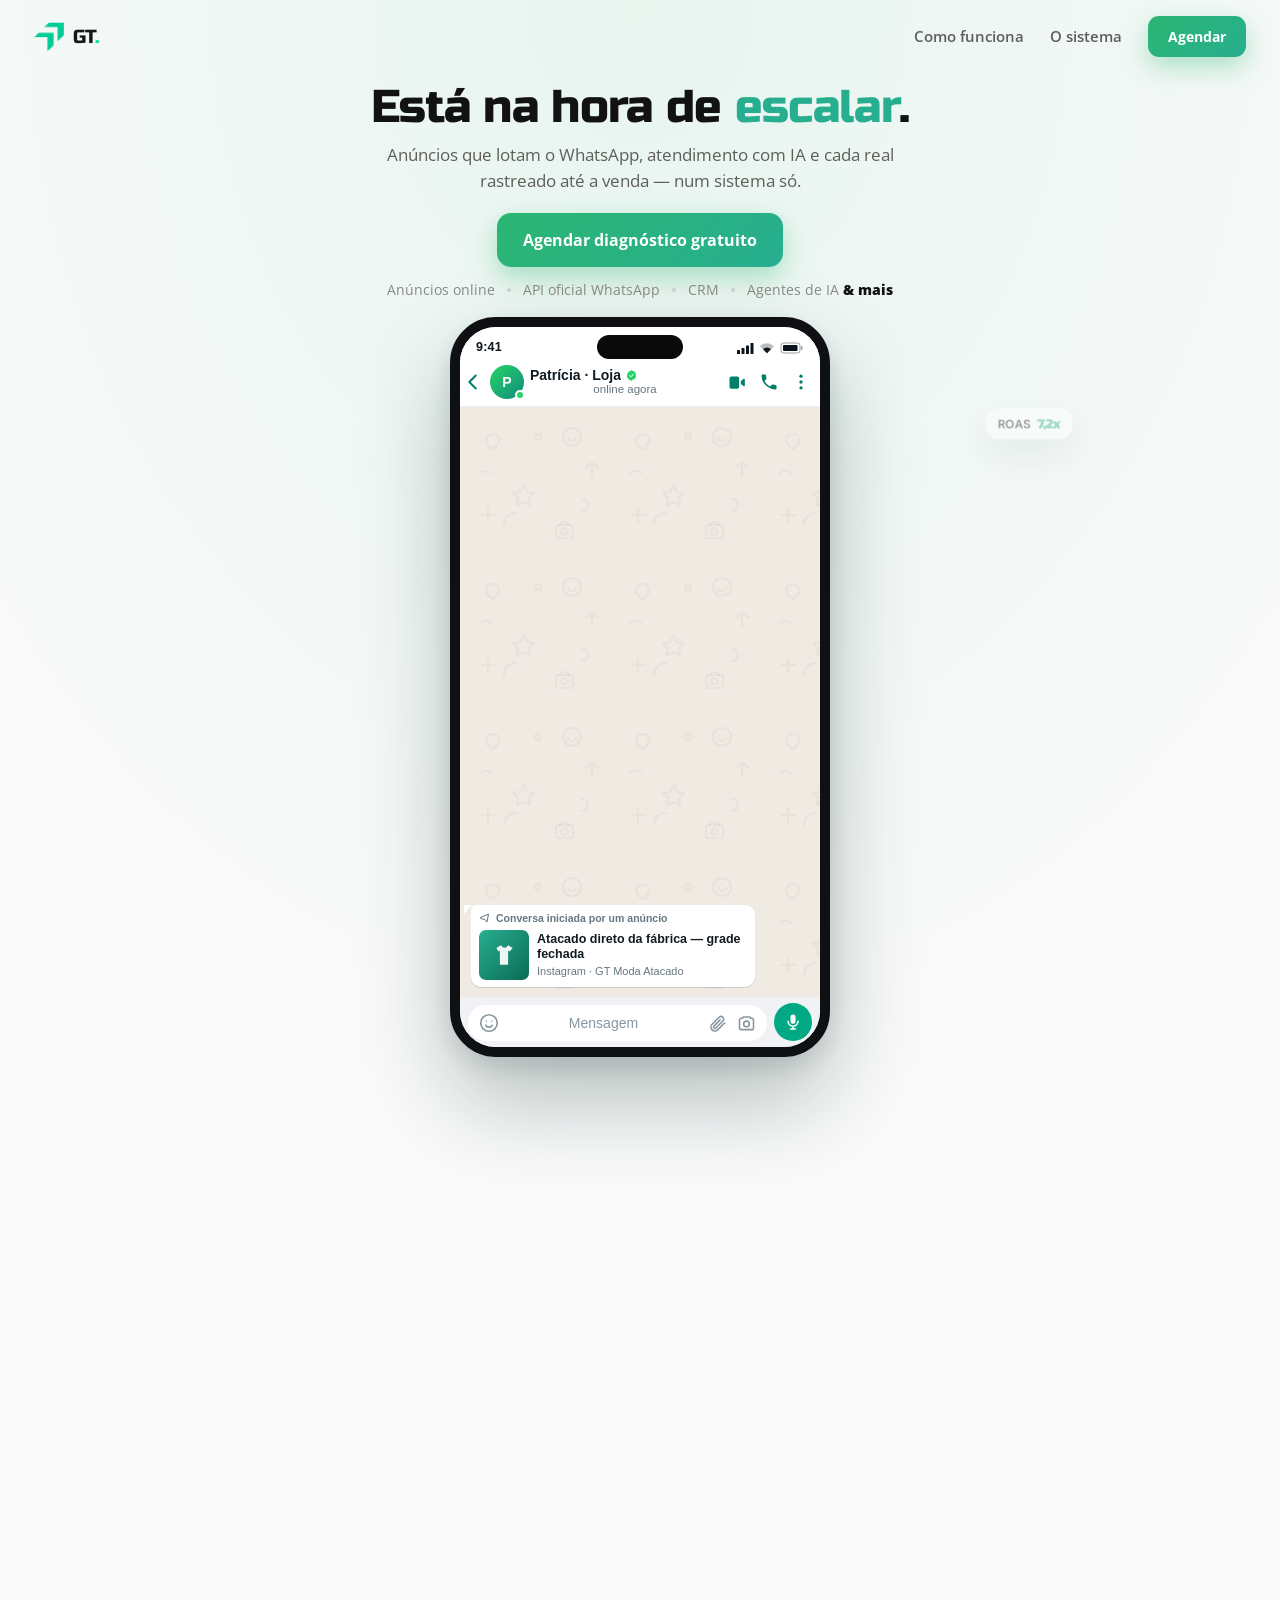
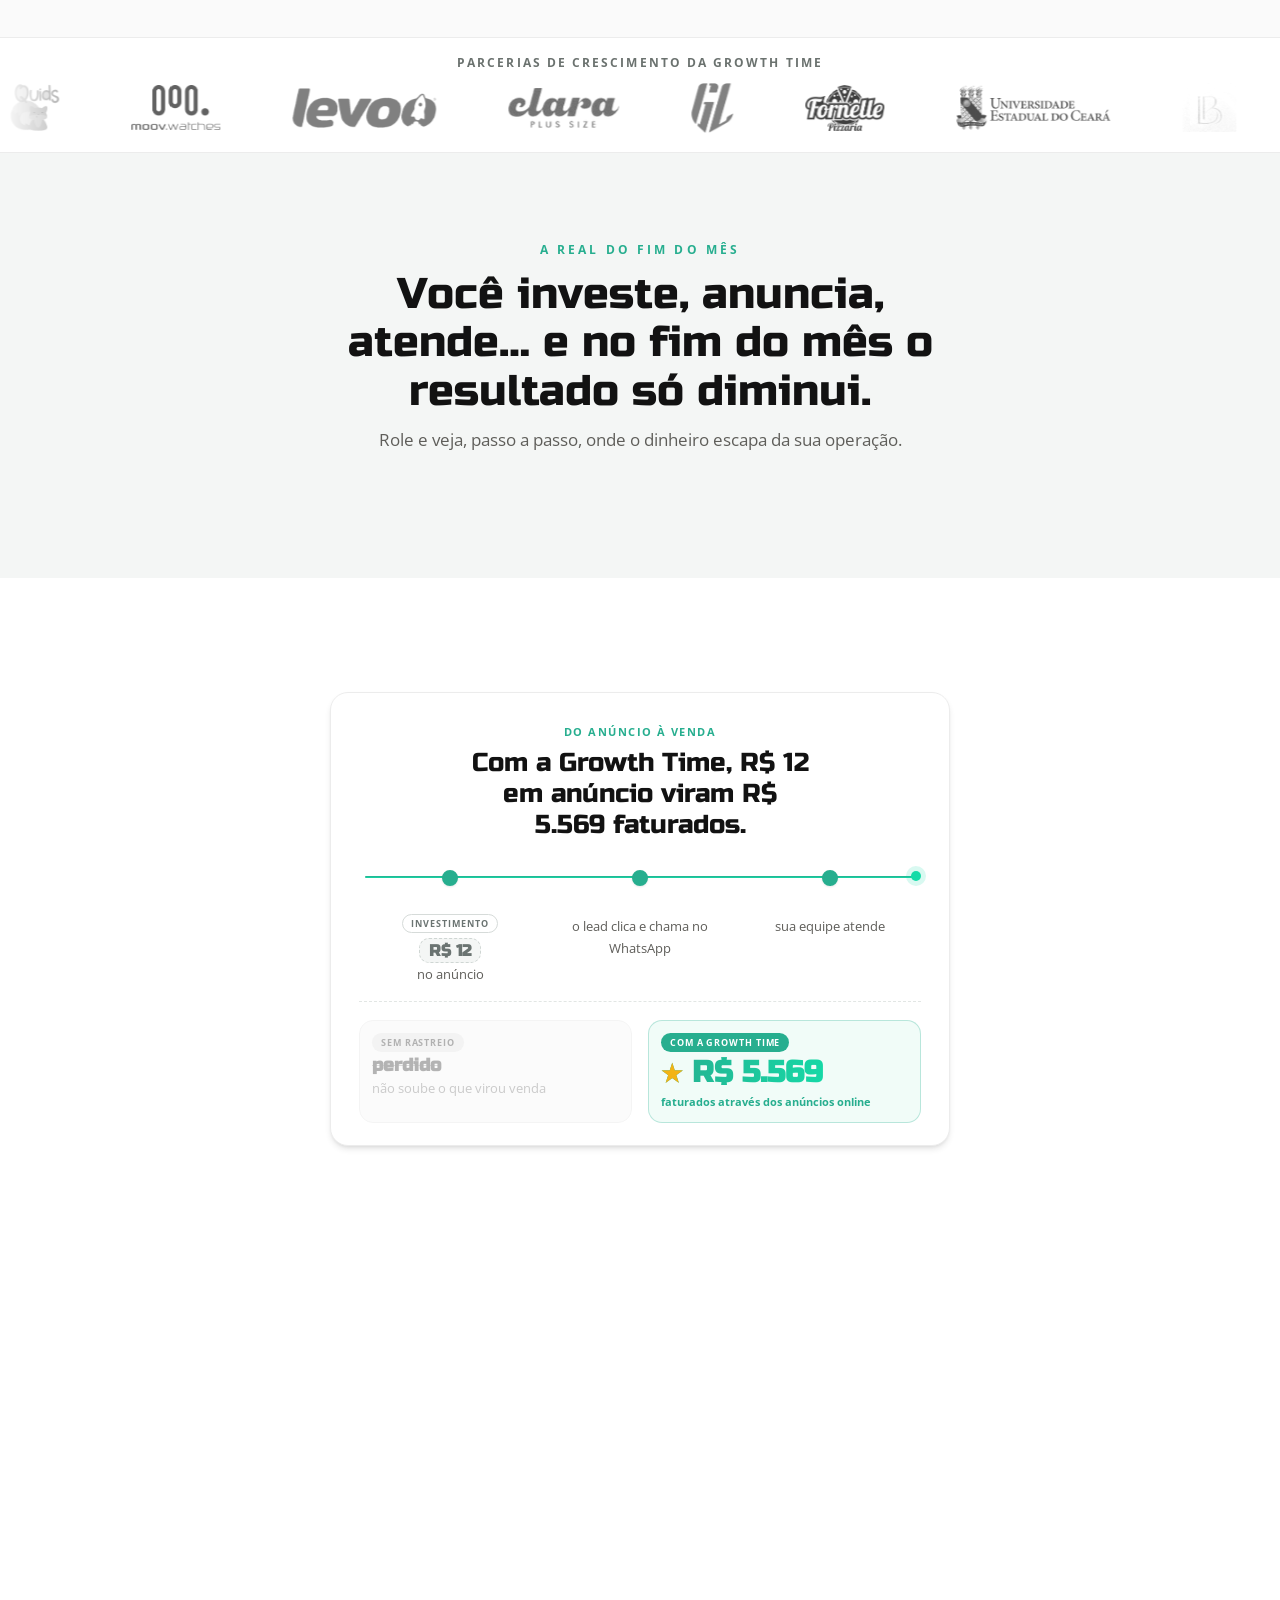
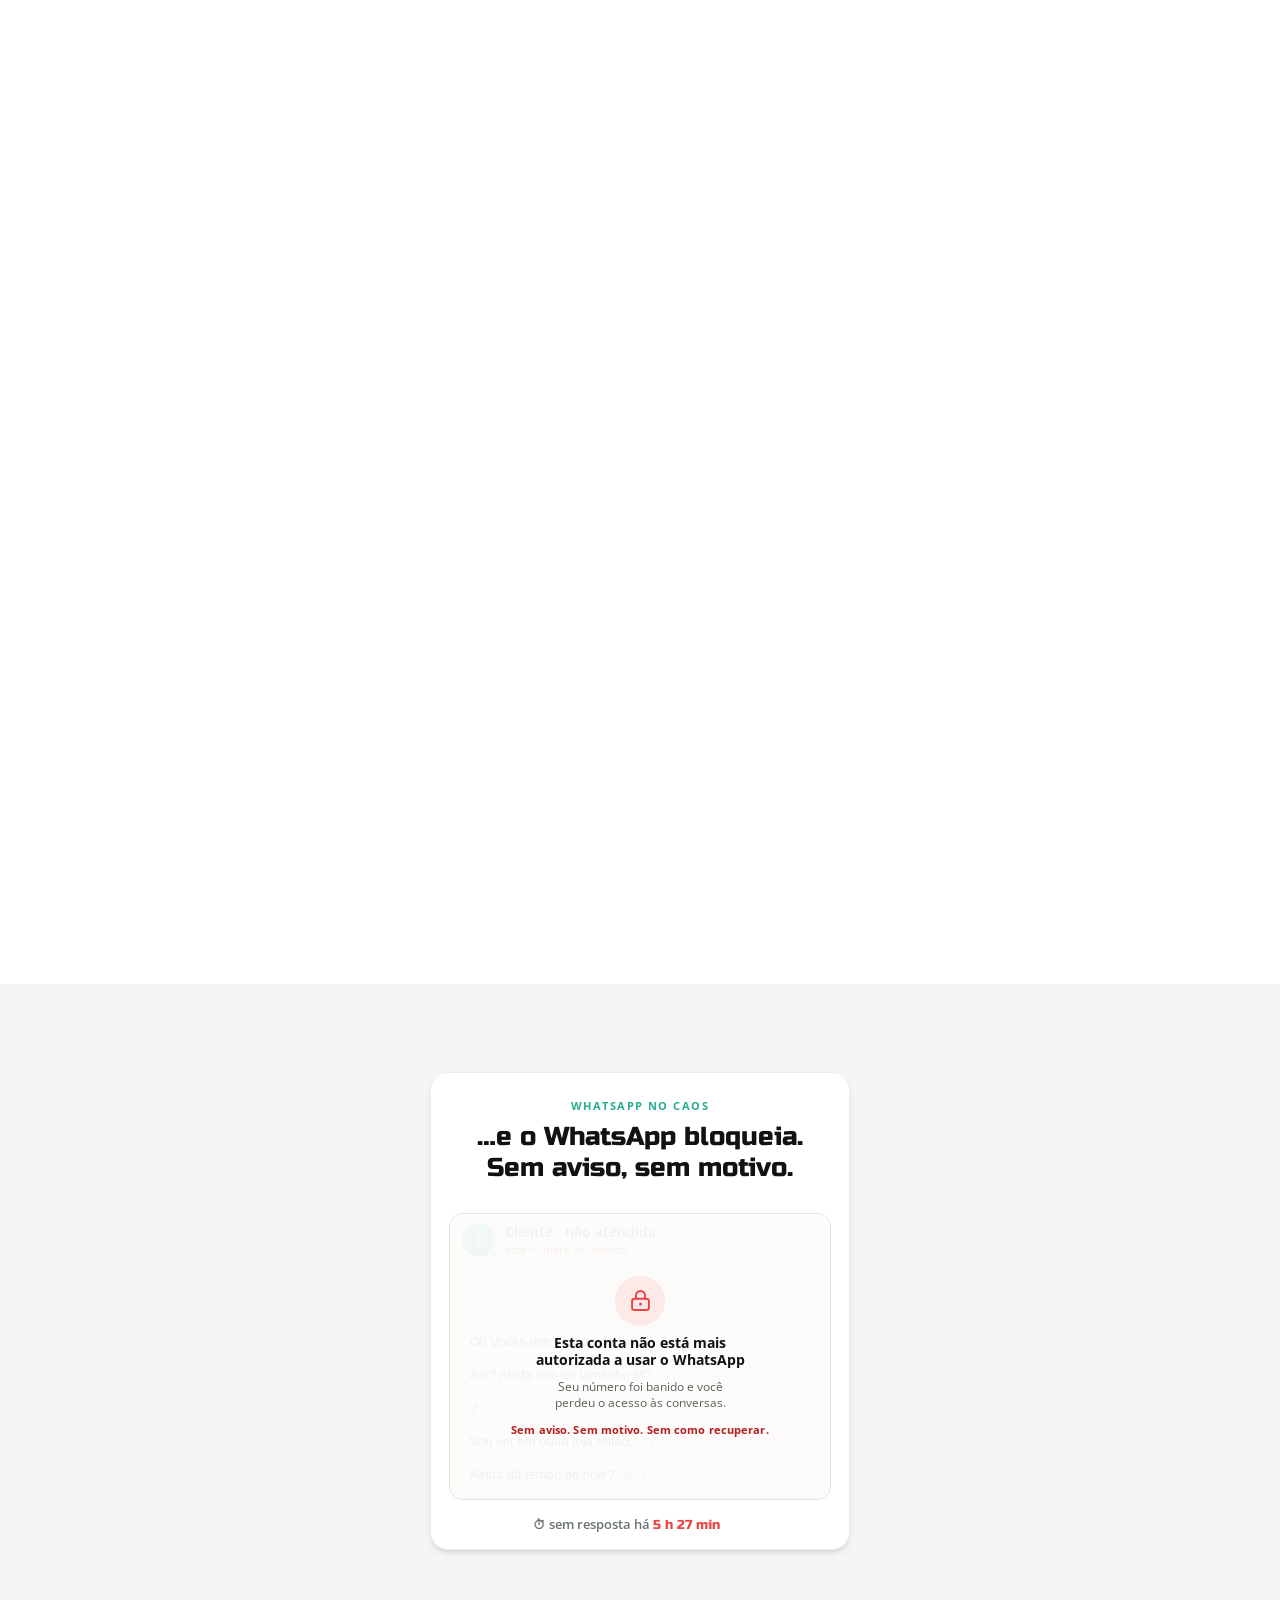
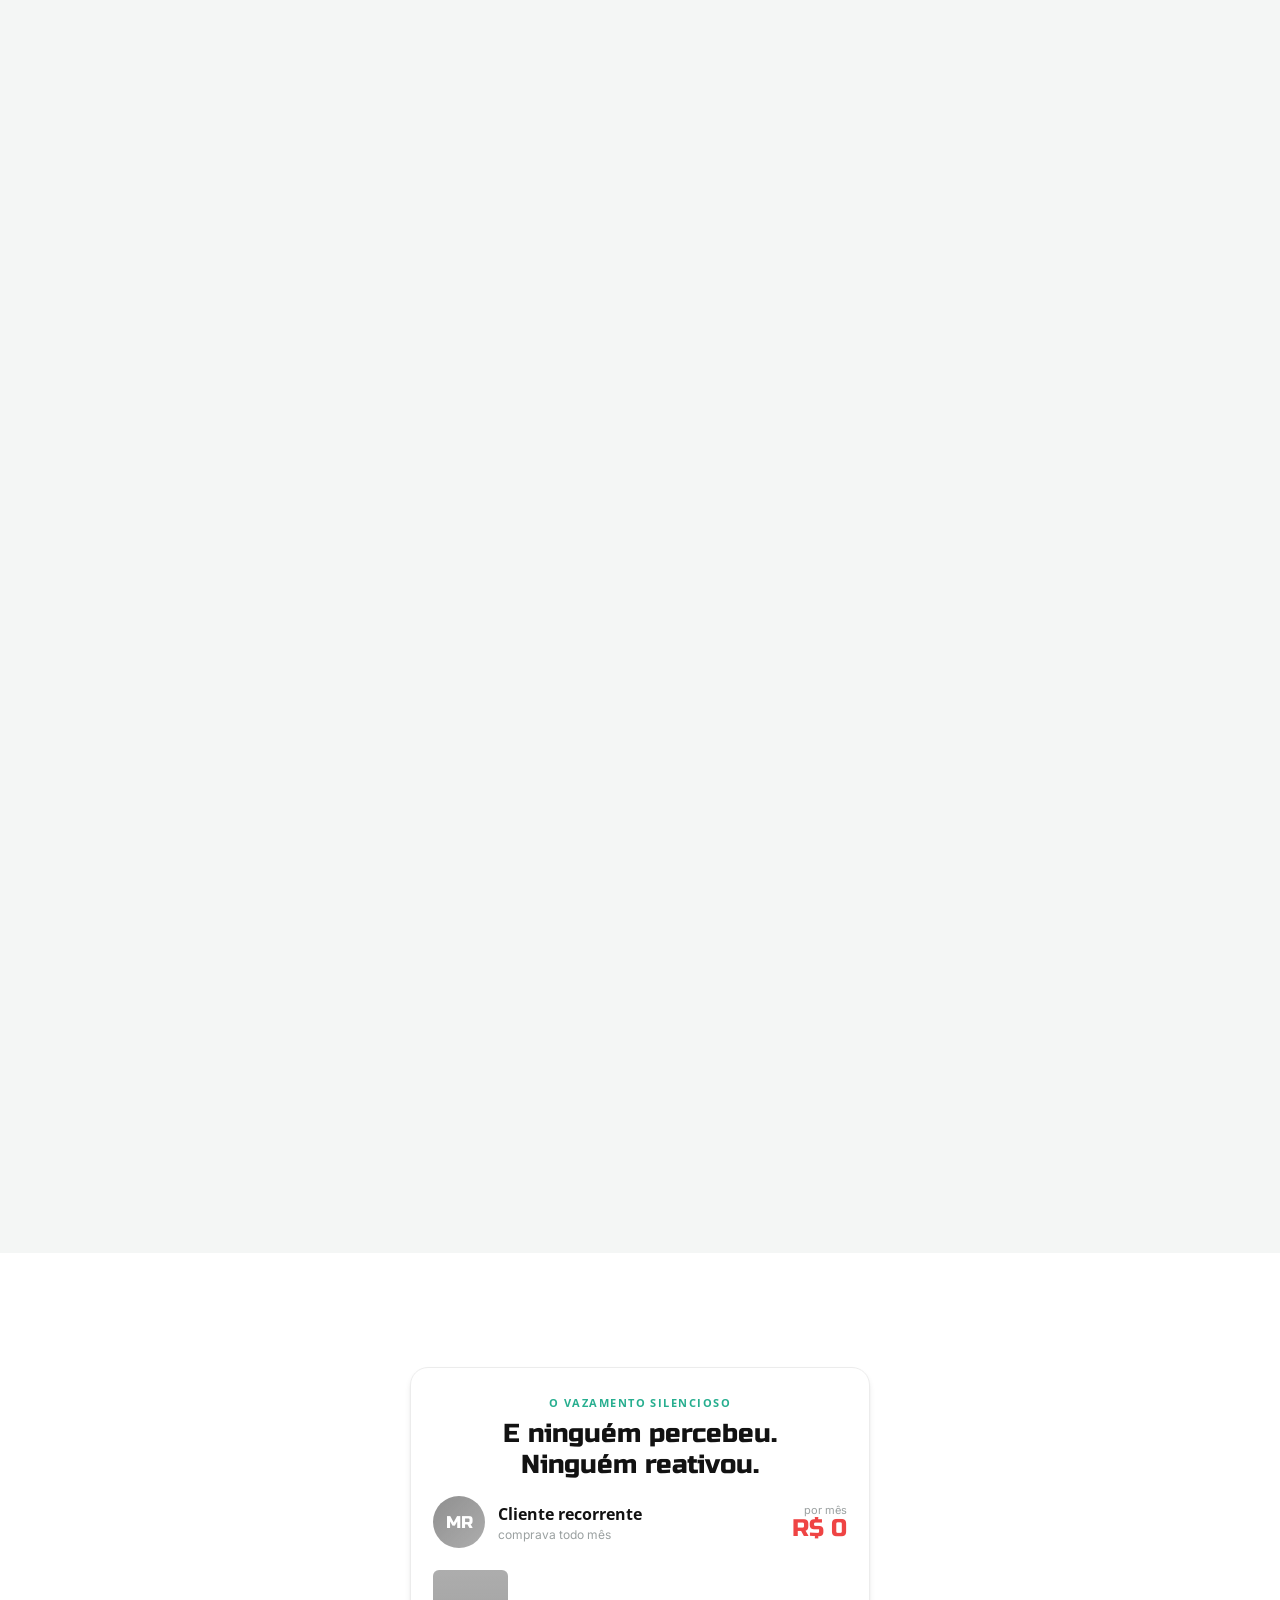
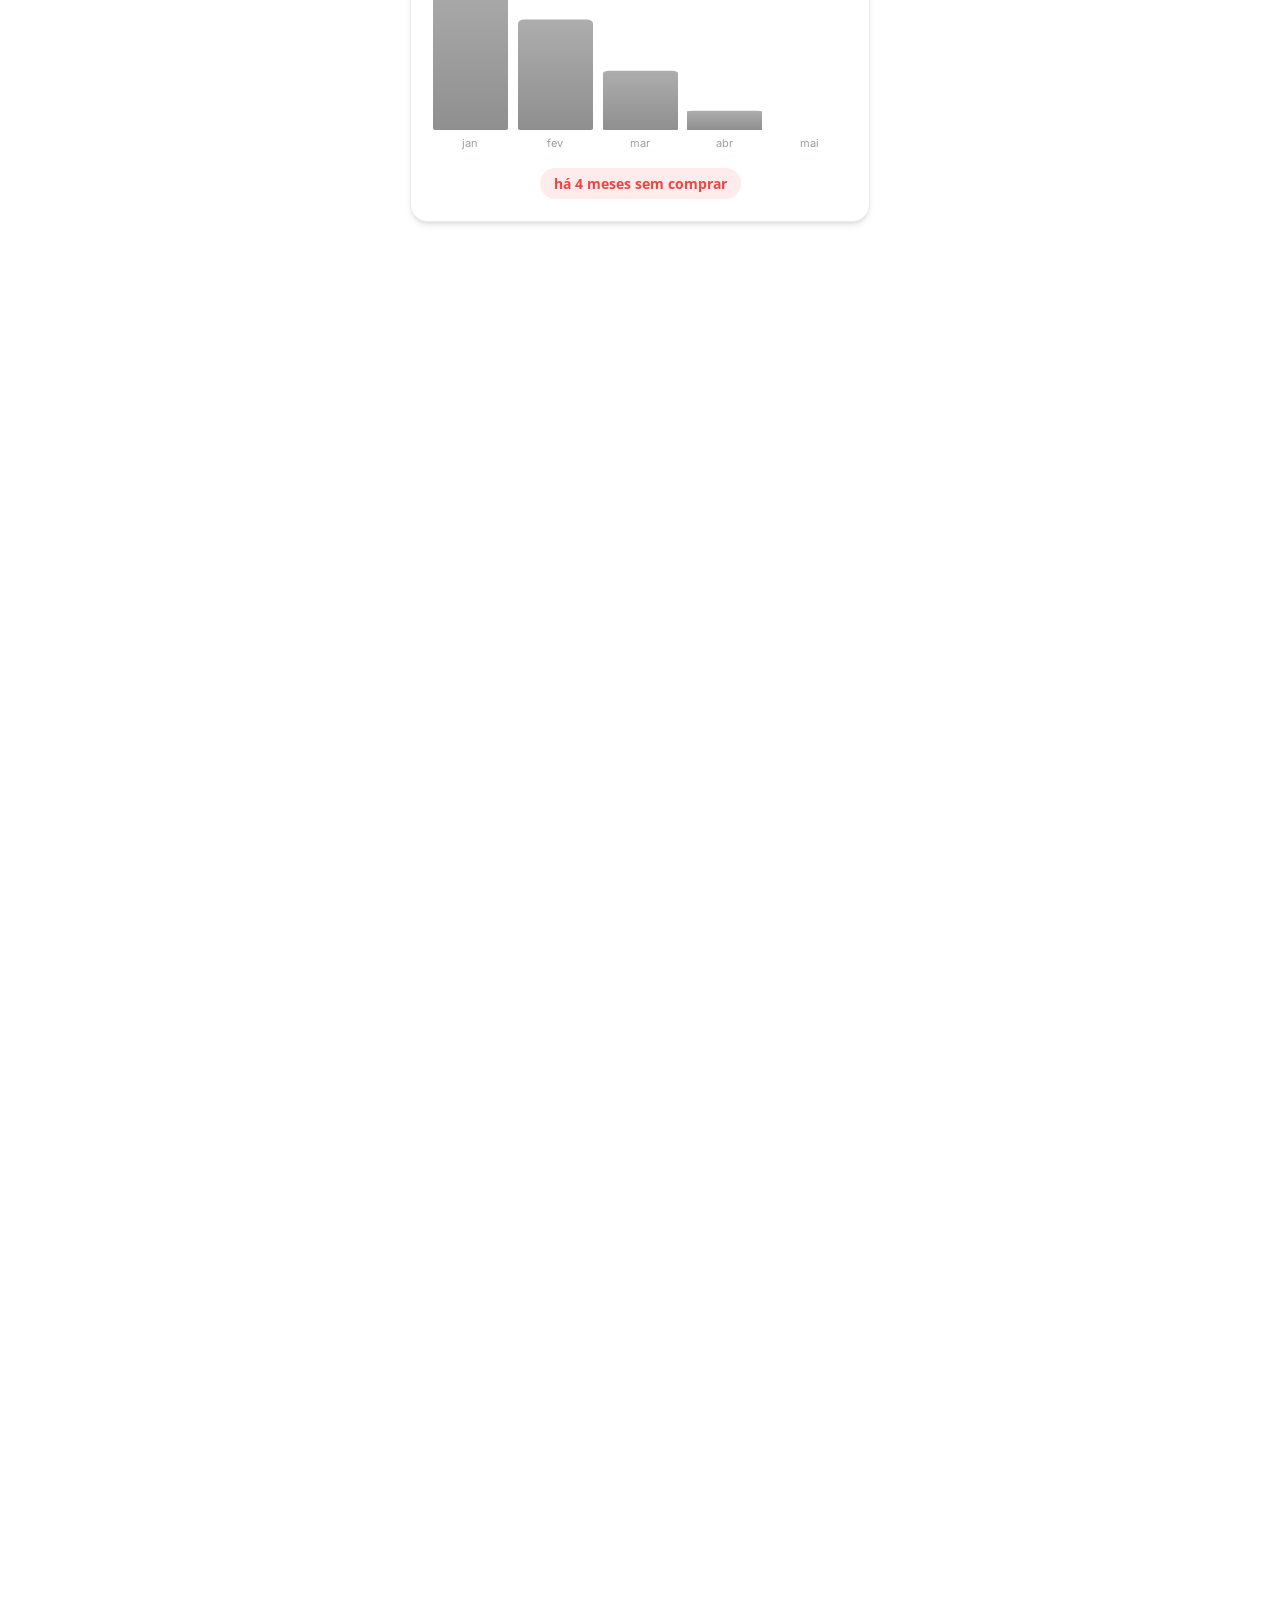
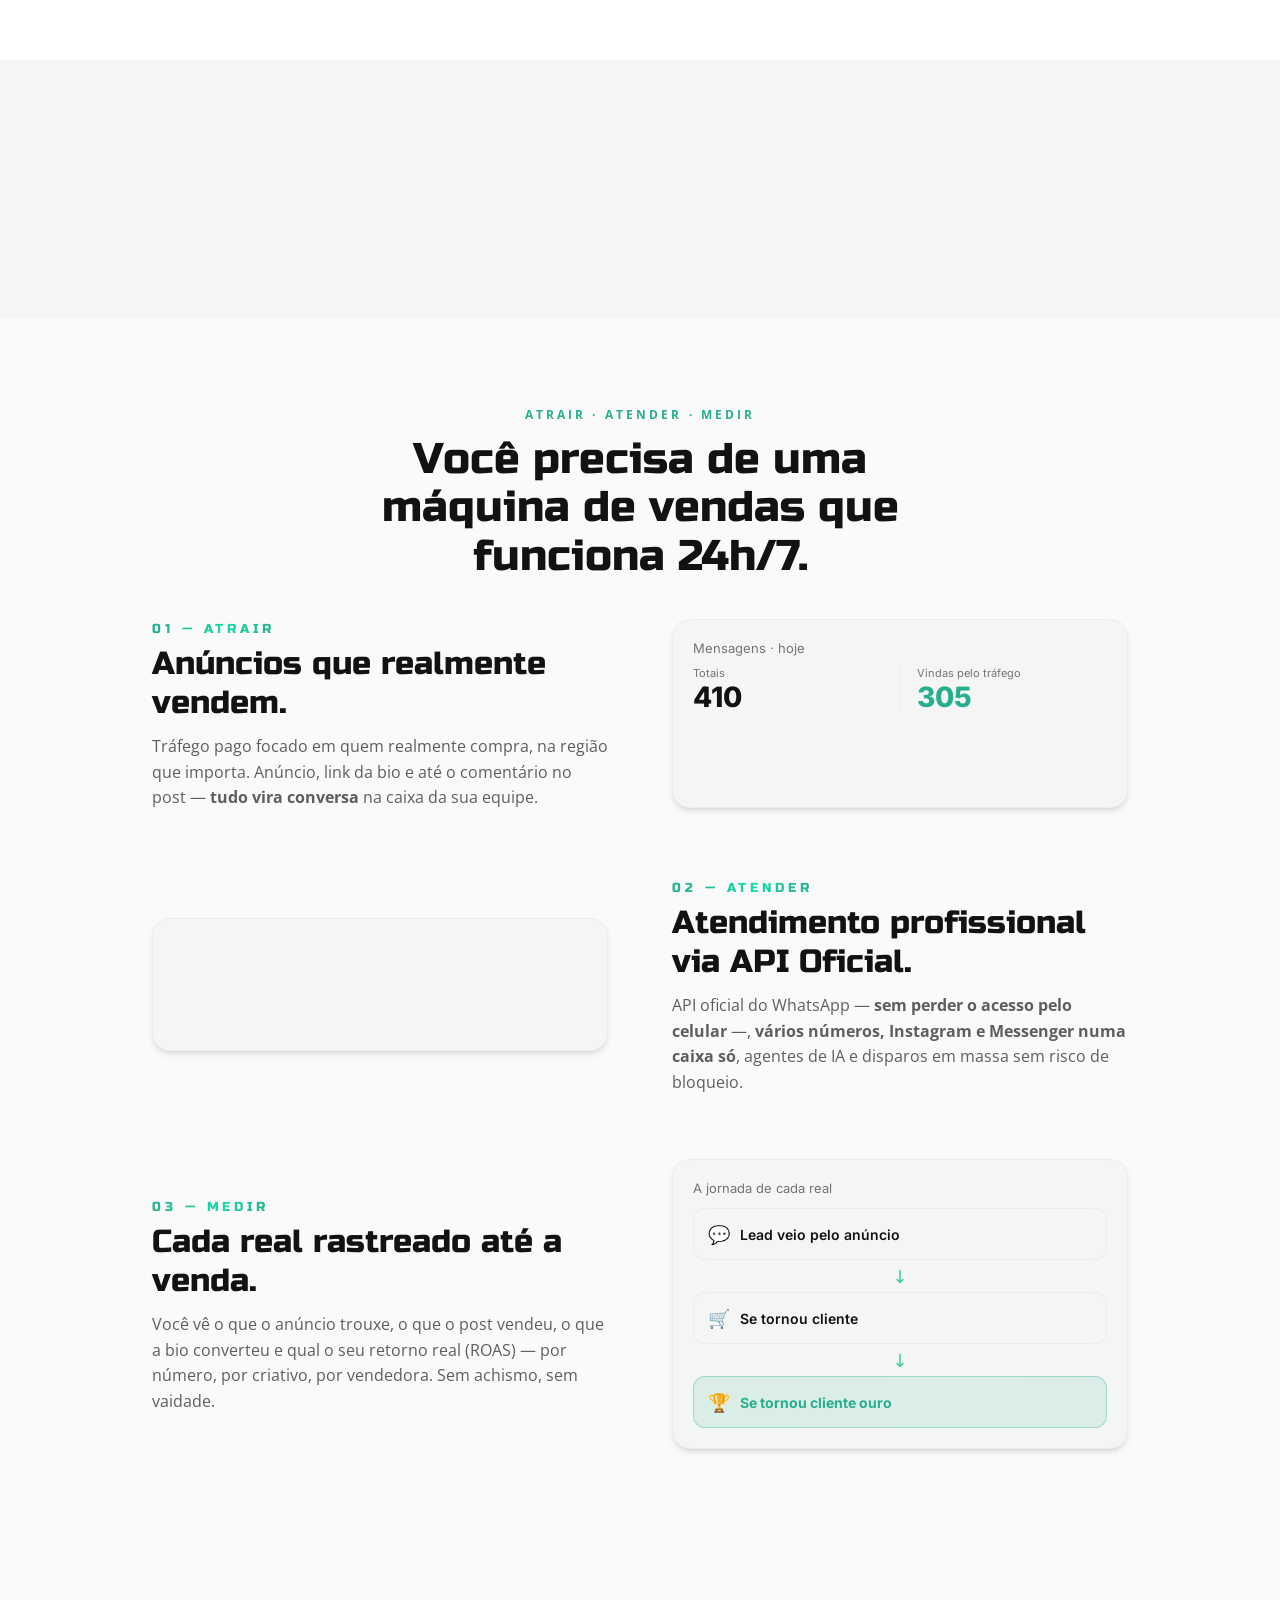
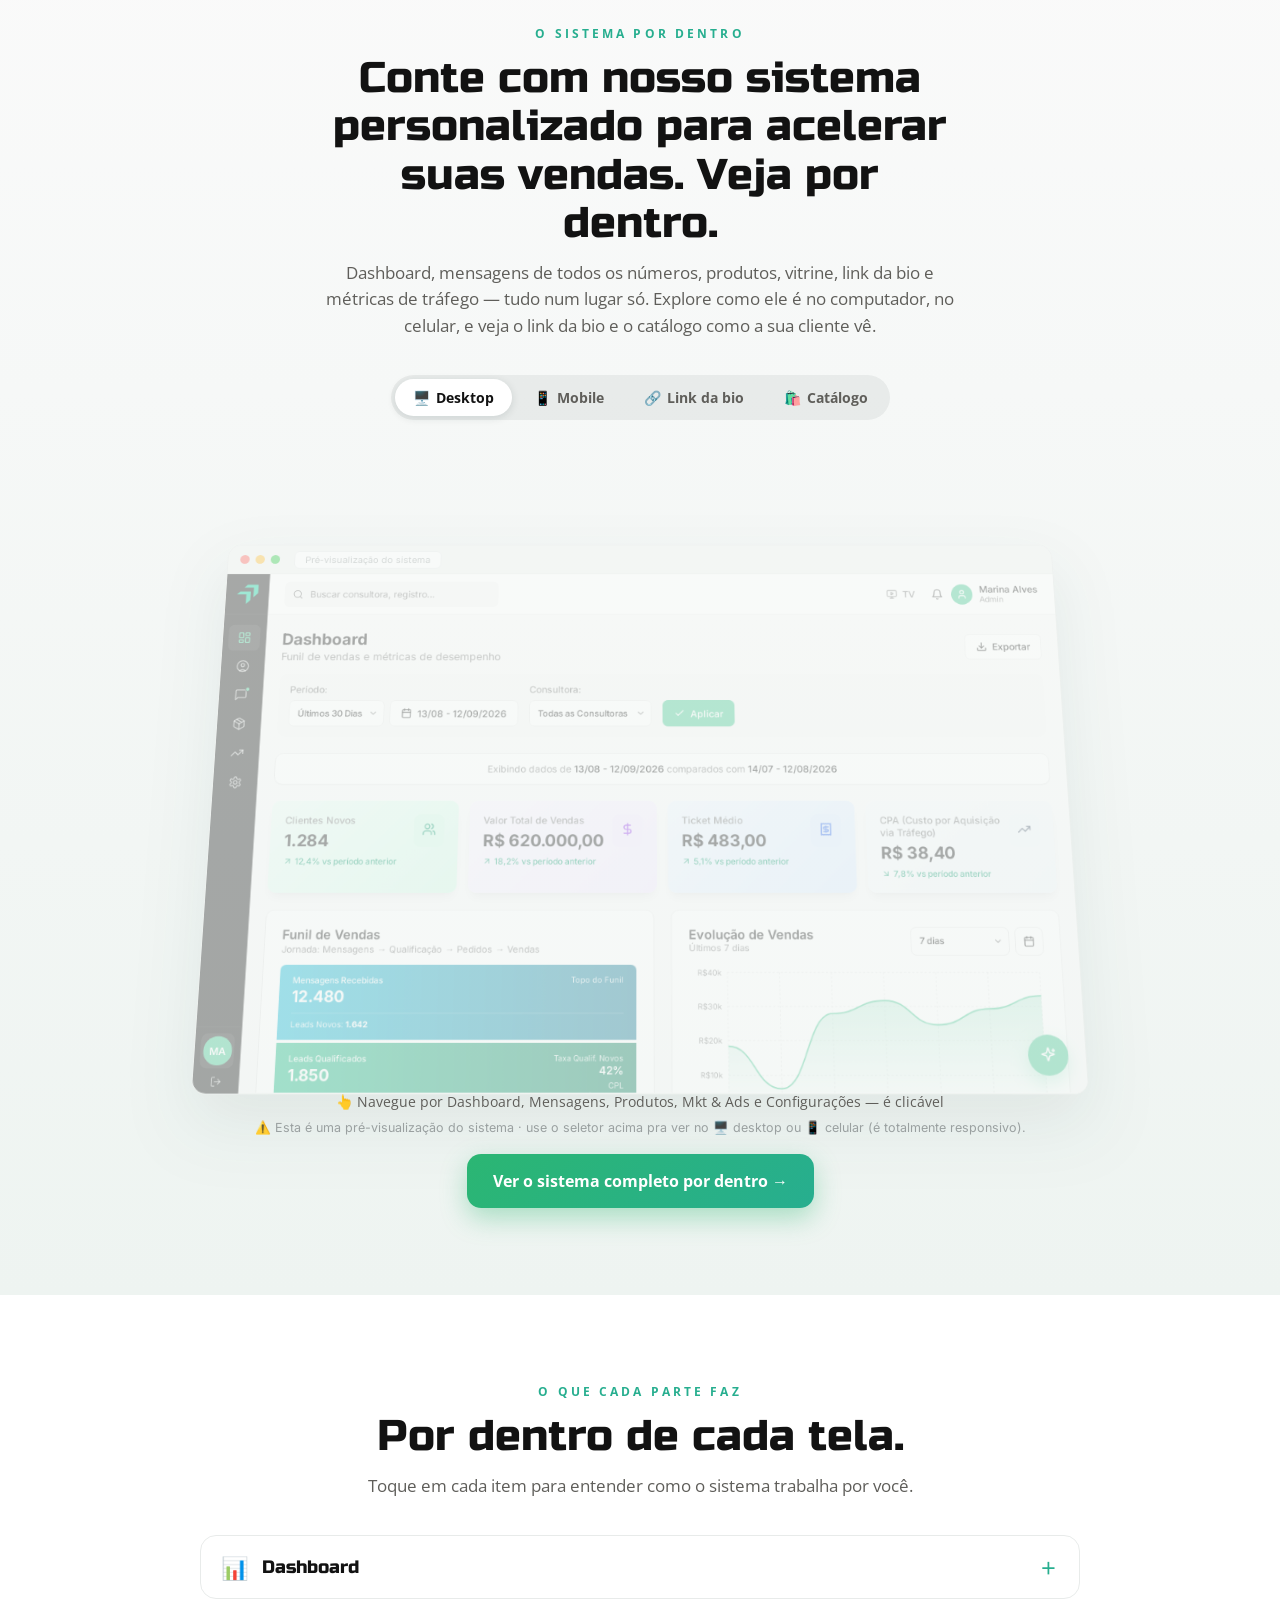
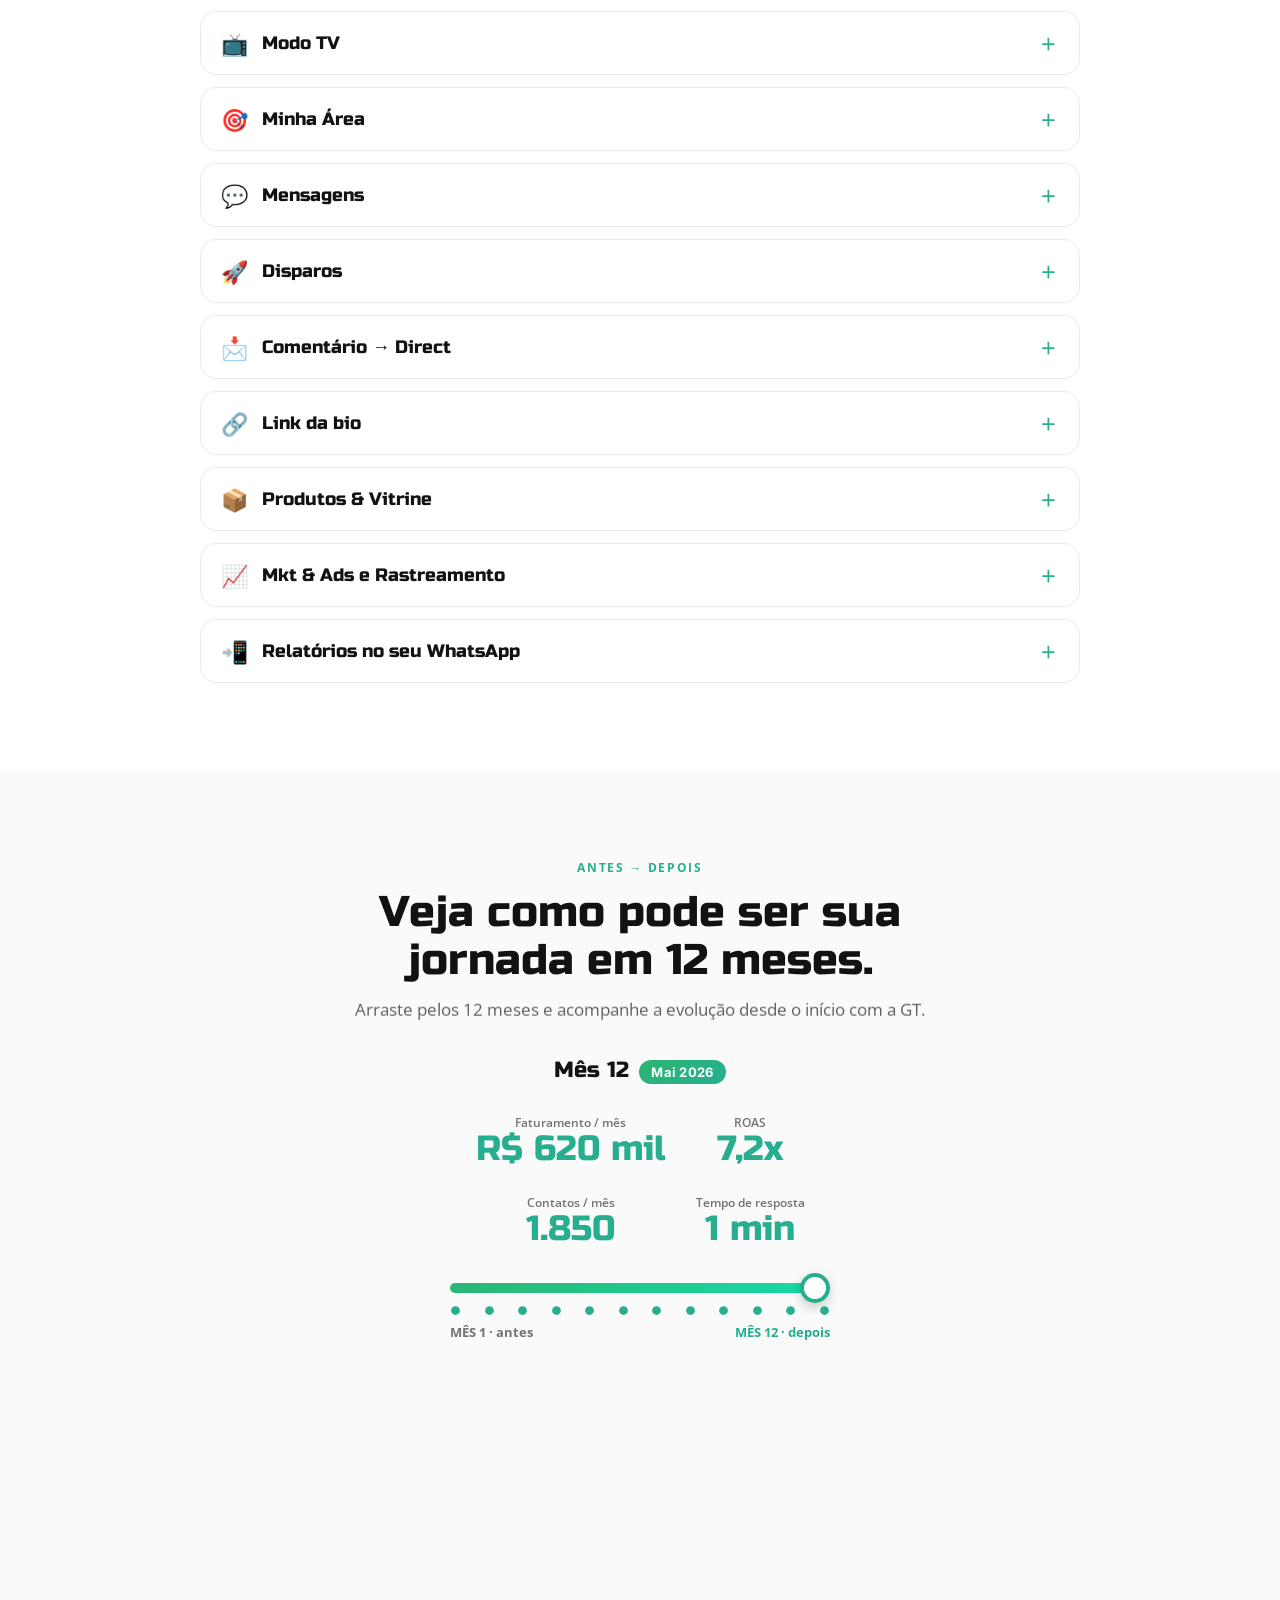
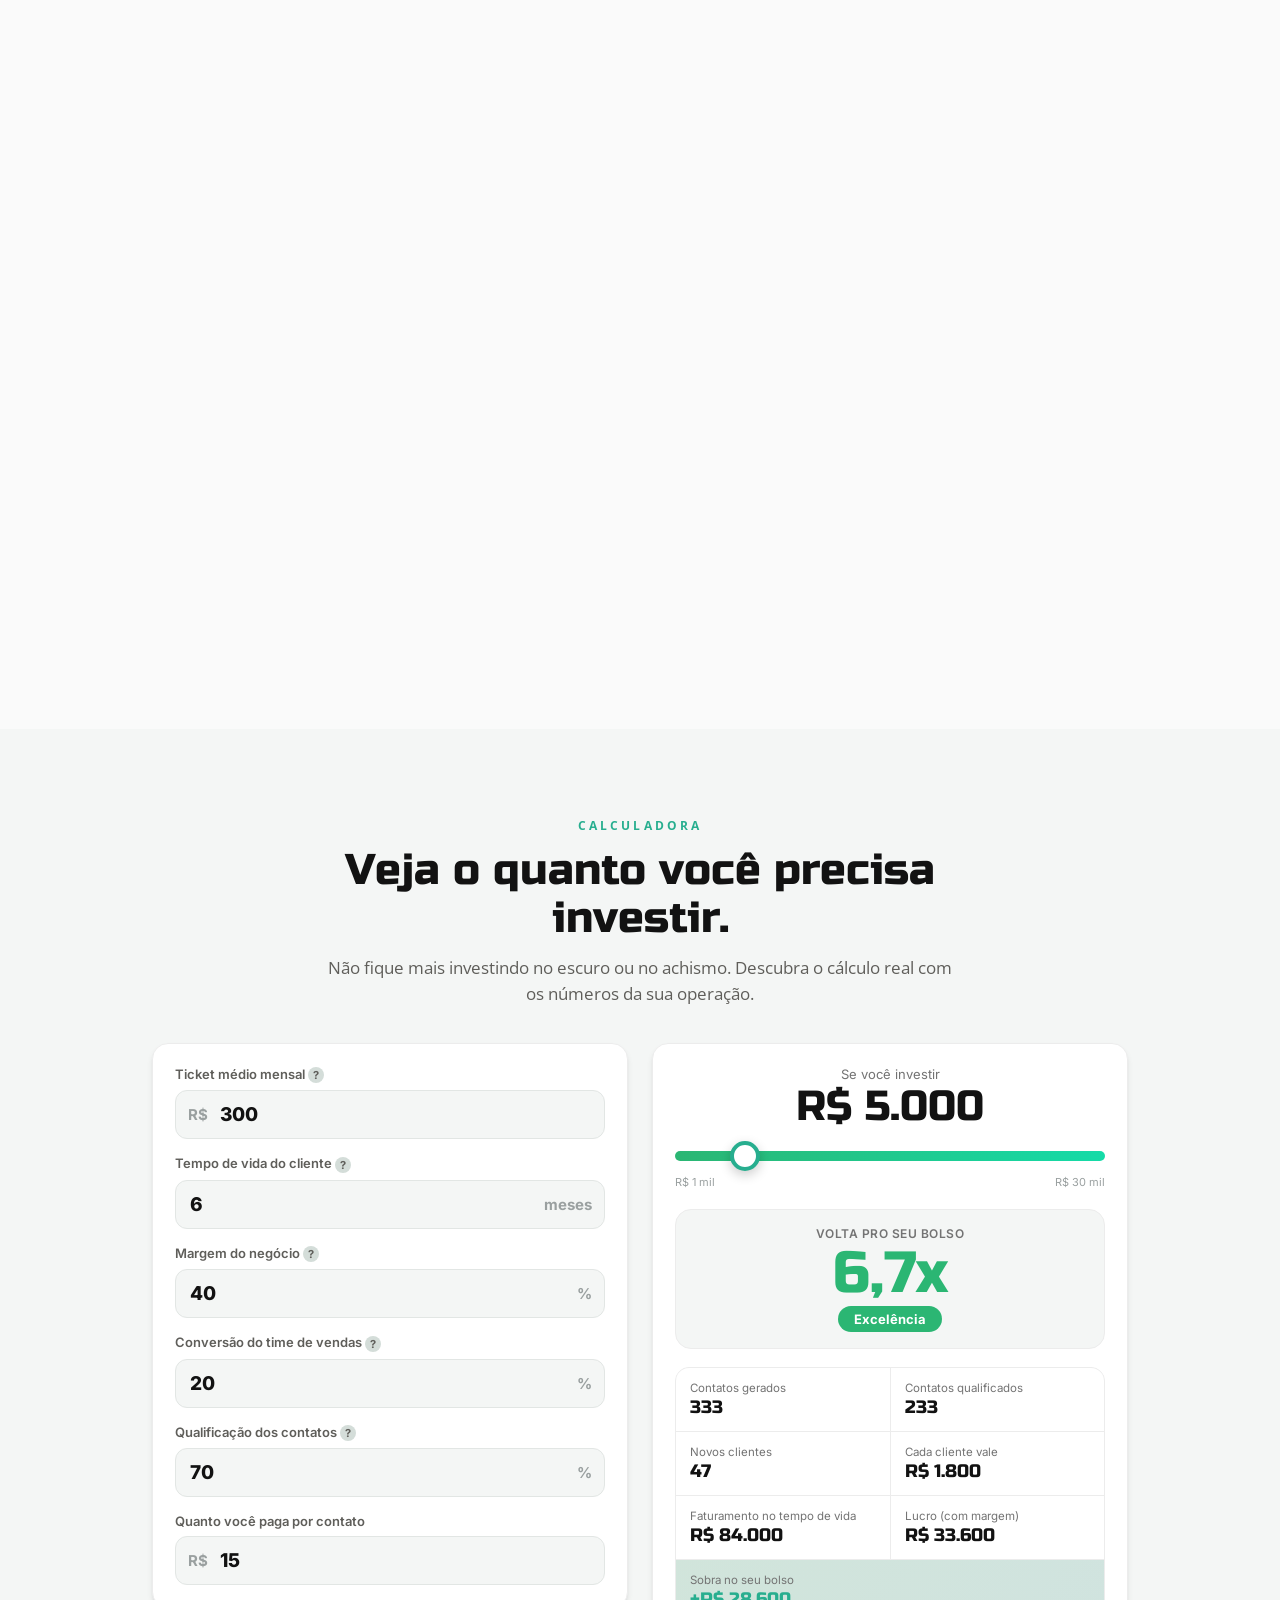
==== commit 3ac1a5b2: "Prévia /system/ refeita: telas fiéis ao GTR (Dashboard, Mensagens multi-número, Instagram/automações" ====
--- a/index.html
+++ b/index.html
@@ -262,7 +262,7 @@
       <div class="ptext reveal">
         <div class="num">01 — ATRAIR</div>
         <h3>Anúncios que realmente vendem.</h3>
-        <p>Tráfego pago focado em quem realmente compra, na região que importa. A gente coloca gente certa na conversa da sua equipe.</p>
+        <p>Tráfego pago focado em quem realmente compra, na região que importa. Anúncio, link da bio e até o comentário no post — <b>tudo vira conversa</b> na caixa da sua equipe.</p>
       </div>
       <div class="pvis reveal d1">
         <div style="font-family:'Inter';font-size:13px;color:#737373;margin-bottom:10px">Mensagens · hoje</div>
@@ -284,7 +284,7 @@
       <div class="ptext reveal">
         <div class="num">02 — ATENDER</div>
         <h3>Atendimento profissional via API Oficial.</h3>
-        <p>API oficial do WhatsApp — <b>sem perder o acesso pelo celular</b> —, agentes de IA e disparo em massa sem risco de bloqueio. Todos os nichos num só sistema.</p>
+        <p>API oficial do WhatsApp — <b>sem perder o acesso pelo celular</b> —, <b>vários números, Instagram e Messenger numa caixa só</b>, agentes de IA e disparos em massa sem risco de bloqueio.</p>
       </div>
       <div class="pvis reveal d1">
         <div style="display:flex;flex-direction:column;gap:8px">
@@ -299,7 +299,7 @@
       <div class="ptext reveal">
         <div class="num">03 — MEDIR</div>
         <h3>Cada real rastreado até a venda.</h3>
-        <p>Você vê o que o anúncio trouxe, o que o post vendeu e qual o seu retorno real (ROAS). Sem achismo, sem vaidade.</p>
+        <p>Você vê o que o anúncio trouxe, o que o post vendeu, o que a bio converteu e qual o seu retorno real (ROAS) — por número, por criativo, por vendedora. Sem achismo, sem vaidade.</p>
       </div>
       <div class="pvis reveal d1">
         <div style="font-family:'Inter';font-size:13px;color:#737373;margin-bottom:12px">A jornada de cada real</div>
@@ -321,12 +321,14 @@
     <div class="sec-head">
       <div class="eyebrow reveal">O sistema por dentro</div>
       <h2 class="reveal d1">Conte com nosso sistema personalizado para acelerar suas vendas. Veja por dentro.</h2>
-      <p class="reveal d2">Dashboard, conversas com IA e métricas de tráfego — tudo num lugar só. Explore como ele é no computador e no celular.</p>
+      <p class="reveal d2">Dashboard, mensagens de todos os números, produtos, vitrine, link da bio e métricas de tráfego — tudo num lugar só. Explore como ele é no computador, no celular, e veja o link da bio e o catálogo como a sua cliente vê.</p>
     </div>
 
     <div class="sys-toggle reveal d1" id="sysToggle">
       <button class="sys-tg-btn active" data-device="desktop"><span class="ic">🖥️</span> Desktop</button>
       <button class="sys-tg-btn" data-device="mobile"><span class="ic">📱</span> Mobile</button>
+      <button class="sys-tg-btn" data-device="bio"><span class="ic">🔗</span> Link da bio</button>
+      <button class="sys-tg-btn" data-device="loja"><span class="ic">🛍️</span> Catálogo</button>
     </div>
 
     <div class="sys-frame-outer reveal d1">
@@ -348,7 +350,7 @@
         </div>
       </div>
 
-      <div class="sys-hint reveal d2" id="sysHint">👆 Navegue pelo Dashboard, Mensagens e Mkt &amp; Ads</div>
+      <div class="sys-hint reveal d2" id="sysHint">👆 Navegue por Dashboard, Mensagens, Produtos, Mkt &amp; Ads e Configurações — é clicável</div>
       <div class="reveal d2" style="text-align:center;font-family:'Inter';font-size:12.5px;color:#9aa0a0;margin-top:8px;line-height:1.5">⚠️ Esta é uma pré-visualização do sistema · use o seletor acima pra ver no 🖥️ desktop ou 📱 celular (é totalmente responsivo).</div>
       <div style="text-align:center">
         <a href="system/index.html" target="_blank" class="btn btn-cta sys-full-btn reveal d2">Ver o sistema completo por dentro →</a>
@@ -378,6 +380,7 @@
             <ul class="acc-list">
               <li><b>Principais métricas, sem achismo.</b> Veja exatamente quanto você investiu em anúncio e quanto voltou para o seu bolso — fica claro se os seus anúncios estão funcionando ou não.</li>
               <li><b>Recorrência dos clientes.</b> Entenda se os seus clientes estão voltando a comprar com você ou se estão se afastando.</li>
+              <li><b>Base ativa, mês a mês.</b> Quantos clientes continuaram ativos, quantos chegaram e quantos voltaram — ao lado da evolução de vendas, para você ver se a base cresce ou só gira.</li>
               <li><b>Dados detalhados.</b> Valor da carteira, ticket médio, retenção e o quadro por safra — tudo aberto para você analisar a fundo.</li>
             </ul>
           </div>
@@ -418,7 +421,7 @@
               <li><b>Controle para o time todo.</b> Seu time de vendas e o de gestão têm controle de tudo num só lugar — incluindo designar tarefas para cada vendedora.</li>
               <li><b>Leads por temperatura.</b> Veja quais leads estão <span class="hot">quentes</span>, <span class="cold">frios</span> ou <span class="frozen">congelados</span>.</li>
               <li><b>Clientes por tier.</b> Separados em <b style="color:#ca8a04">Ouro</b>, <b style="color:#64748b">Prata</b> e <b style="color:#b45309">Bronze</b> — saiba a quem dar atenção e quem parou de comprar sem você perceber.</li>
-              <li><b>Resultado de cada vendedora.</b> Conversão média, tempo de resposta a um lead e quanto falta para ela bater a meta.</li>
+              <li><b>Resultado de cada vendedora.</b> Conversão média, tempo de resposta a um lead e quanto falta para ela bater a meta — o atendimento do dia é contado pelo <b>número</b> que ela atende, não pelo cadastro.</li>
             </ul>
           </div>
         </div>
@@ -433,11 +436,101 @@
         <div class="acc-body">
           <div class="acc-inner">
             <ul class="acc-list">
-              <li><b>Tudo num lugar, via API oficial.</b> Visualização simples e fácil de todas as conversas — respondendo pela API oficial, sem chance de derrubar o seu número.</li>
-              <li><b>API Coexistence.</b> Você mantém o WhatsApp funcionando normalmente no celular, pelo próprio app, ao mesmo tempo.</li>
-              <li><b>Qualificação por IA.</b> A inteligência artificial lê as conversas, entende as objeções e qualifica o lead e a temperatura — sem a vendedora perder tempo. Ela só segue as direções que a GT dá.</li>
-              <li><b>Disparos em massa inteligentes.</b> Programe disparos automáticos para clientes inativos, que baixaram o ticket médio, que caíram de Ouro para Prata/Bronze — ou para uma lista personalizada.</li>
-            </ul>
+              <li><b>Todos os números numa caixa só.</b> Vendas 1, Vendas 2, Suporte, o Instagram e o Messenger — cada conversa mostra o selo do canal e o número que atendeu. Filtre por número num clique.</li>
+              <li><b>API oficial + Coexistência.</b> Responda pela API oficial sem chance de derrubar o número — e o WhatsApp continua funcionando normalmente no celular da vendedora.</li>
+              <li><b>Janela de 24h sob controle.</b> O sistema mostra se a janela está aberta (texto livre) ou fechada (só template aprovado) e nunca manda o que a Meta recusaria.</li>
+              <li><b>IA copiloto.</b> Lê a conversa, qualifica o lead, mede a temperatura e sugere a próxima resposta — a vendedora decide, com um clique.</li>
+            </ul>
+            <div class="acc-shot">
+              <div class="acc-tv-head"><span class="acc-tv-dot"></span> Mensagens · 4 números, Instagram e Messenger na mesma tela</div>
+              <div class="acc-shot-vp"><iframe class="acc-shot-frame" data-w="1280" data-h="800" data-msrc="system/index.html?view=mobile&screen=conversas" data-src="system/index.html?screen=conversas" title="Mensagens — prévia" scrolling="no" loading="lazy"></iframe></div>
+            </div>
+          </div>
+        </div>
+      </div>
+
+      <div class="acc-item">
+        <button class="acc-head" aria-expanded="false">
+          <span class="acc-ic">🚀</span>
+          <span class="acc-title">Disparos</span>
+          <span class="acc-chev">+</span>
+        </button>
+        <div class="acc-body">
+          <div class="acc-inner">
+            <ul class="acc-list">
+              <li><b>Fluxos, não só disparos.</b> Monte a sequência num canvas: gatilho → template → tocou no botão? → catálogo, espera 2 dias, SMS se a janela fechou. <b>Cada botão do template vira um caminho.</b></li>
+              <li><b>Gatilhos automáticos.</b> Novo pedido, novo lead, tag adicionada ou cliente inativo há X dias entram no fluxo sozinhos — com templates aprovados pela Meta e créditos por envio.</li>
+              <li><b>Janela fechou? Vai por SMS.</b> O fluxo troca pelo template de reabertura ou cai no SMS — a mensagem nunca fica no limbo.</li>
+              <li><b>Resultado por campanha.</b> Enviadas, lidas, respostas e <b>vendas atribuídas</b> — com o custo em créditos ao lado.</li>
+            </ul>
+            <div class="acc-shot">
+              <div class="acc-tv-head"><span class="acc-tv-dot"></span> Disparos · fluxo com botão que ramifica</div>
+              <div class="acc-shot-vp"><iframe class="acc-shot-frame" data-w="1280" data-h="800" data-msrc="system/index.html?view=mobile&screen=conversas&tab=disparos&sub=fluxos" data-src="system/index.html?screen=conversas&tab=disparos&sub=fluxos" title="Disparos — prévia" scrolling="no" loading="lazy"></iframe></div>
+            </div>
+          </div>
+        </div>
+      </div>
+
+      <div class="acc-item">
+        <button class="acc-head" aria-expanded="false">
+          <span class="acc-ic">📩</span>
+          <span class="acc-title">Comentário → Direct</span>
+          <span class="acc-chev">+</span>
+        </button>
+        <div class="acc-body">
+          <div class="acc-inner">
+            <ul class="acc-list">
+              <li><b>Quem comenta "quero" recebe a tabela no Direct.</b> Automação por post, por live ou por resposta a story, com palavras-chave que você escolhe.</li>
+              <li><b>Resposta pública com variações.</b> "Te chamei no Direct! 📩" sai embaixo do comentário — e alterna as frases para parecer humano.</li>
+              <li><b>Sequência depois da isca.</b> Dúvida em 2 minutos, lembrete no dia seguinte e, no fim, a conversa vai para uma vendedora pelo rodízio.</li>
+              <li><b>Tudo medido.</b> Comentários → Directs → respostas → vendas, automação por automação.</li>
+            </ul>
+            <div class="acc-shot">
+              <div class="acc-tv-head"><span class="acc-tv-dot"></span> Ao vivo · comentário vira Direct vira conversa</div>
+              <div class="acc-shot-vp"><iframe class="acc-shot-frame" data-w="1280" data-h="800" data-msrc="system/index.html?view=mobile&screen=trafego&tab=instagram&sub=automacoes" data-src="system/index.html?screen=trafego&tab=instagram&sub=automacoes" title="Comentário → Direct — prévia" scrolling="no" loading="lazy"></iframe></div>
+            </div>
+          </div>
+        </div>
+      </div>
+
+      <div class="acc-item">
+        <button class="acc-head" aria-expanded="false">
+          <span class="acc-ic">🔗</span>
+          <span class="acc-title">Link da bio</span>
+          <span class="acc-chev">+</span>
+        </button>
+        <div class="acc-body">
+          <div class="acc-inner">
+            <ul class="acc-list">
+              <li><b>Uma página de bio que vende.</b> Botão de consultora, banners, vitrine com catálogo e posts do Instagram, links e formulário — blocos que você liga, desliga e reordena.</li>
+              <li><b>Botão de WhatsApp em rodízio.</b> Cada toque vai para a próxima consultora da fila (ou direto para uma, com o link dela). Ninguém fica sem atendimento, ninguém fica sobrecarregada.</li>
+              <li><b>Rastreado até a venda.</b> Cliques, conversas abertas e vendas que vieram da bio aparecem em Mkt &amp; Ads › Rastreamento › Origens, ao lado de anúncio, story e indicação.</li>
+            </ul>
+            <div class="acc-shot acc-shot--phone">
+              <div class="acc-tv-head"><span class="acc-tv-dot"></span> A bio como a cliente vê no celular</div>
+              <div class="acc-shot-vp"><iframe class="acc-shot-frame" data-w="390" data-h="844" data-src="system/index.html?view=bio" title="Link da bio — prévia" scrolling="no" loading="lazy"></iframe></div>
+            </div>
+          </div>
+        </div>
+      </div>
+
+      <div class="acc-item">
+        <button class="acc-head" aria-expanded="false">
+          <span class="acc-ic">📦</span>
+          <span class="acc-title">Produtos &amp; Vitrine</span>
+          <span class="acc-chev">+</span>
+        </button>
+        <div class="acc-body">
+          <div class="acc-inner">
+            <ul class="acc-list">
+              <li><b>Catálogo sincronizado com o ERP.</b> Grade por cor e tamanho, estoque, preço de grade. Produto esgotado sai da vitrine sozinho; o que você desligou na mão fica desligado.</li>
+              <li><b>Loja pública para atacado.</b> Sacola que respeita a grade fechada (1 linha por cor, + e − andam de grade em grade) e fecha no WhatsApp — com a consultora do rodízio.</li>
+              <li><b>Ranking que fala a verdade.</b> Mais vendidos, recompra, produtos isca e performance por vendedora, sem apagar histórico.</li>
+            </ul>
+            <div class="acc-shot acc-shot--phone">
+              <div class="acc-tv-head"><span class="acc-tv-dot"></span> A loja como a lojista vê · sacola por grade fechada</div>
+              <div class="acc-shot-vp"><iframe class="acc-shot-frame" data-w="390" data-h="844" data-src="system/index.html?view=loja&cart=1" title="Produtos &amp; Vitrine — prévia" scrolling="no" loading="lazy"></iframe></div>
+            </div>
           </div>
         </div>
       </div>
@@ -445,15 +538,41 @@
       <div class="acc-item">
         <button class="acc-head" aria-expanded="false">
           <span class="acc-ic">📈</span>
-          <span class="acc-title">Marketing &amp; Vendas</span>
-          <span class="acc-chev">+</span>
-        </button>
-        <div class="acc-body">
-          <div class="acc-inner">
-            <ul class="acc-list">
-              <li><b>Funil completo + mapa do Brasil.</b> Saiba qual região mais vende, quais estados trazem mais vendas e mensagens, e onde investir melhor o seu dinheiro.</li>
-              <li><b>Métricas do Instagram.</b> Qual estilo de post, formato de Reels e tipo de carrossel funciona — direcionando o seu time de marketing para o máximo de vendas.</li>
-            </ul>
+          <span class="acc-title">Mkt &amp; Ads e Rastreamento</span>
+          <span class="acc-chev">+</span>
+        </button>
+        <div class="acc-body">
+          <div class="acc-inner">
+            <ul class="acc-list">
+              <li><b>Cada real rastreado até a venda.</b> Links rastreados para anúncio, bio, story e indicação: clique → conversa → venda → receita, com rodízio entre números.</li>
+              <li><b>A campanha casa com o número.</b> Os 4 dígitos do WhatsApp no nome da campanha ligam o anúncio ao chip certo — e a venda volta para o criativo que a gerou. ROAS real, não estimado.</li>
+              <li><b>Instagram por dentro.</b> Alcance, visitas ao perfil, cliques na bio e quais posts trazem comentários que viram venda.</li>
+            </ul>
+            <div class="acc-shot">
+              <div class="acc-tv-head"><span class="acc-tv-dot"></span> Rastreamento · do clique à venda</div>
+              <div class="acc-shot-vp"><iframe class="acc-shot-frame" data-w="1280" data-h="800" data-msrc="system/index.html?view=mobile&screen=trafego&tab=rastreamento" data-src="system/index.html?screen=trafego&tab=rastreamento" title="Mkt &amp; Ads e Rastreamento — prévia" scrolling="no" loading="lazy"></iframe></div>
+            </div>
+          </div>
+        </div>
+      </div>
+
+      <div class="acc-item">
+        <button class="acc-head" aria-expanded="false">
+          <span class="acc-ic">📲</span>
+          <span class="acc-title">Relatórios no seu WhatsApp</span>
+          <span class="acc-chev">+</span>
+        </button>
+        <div class="acc-body">
+          <div class="acc-inner">
+            <ul class="acc-list">
+              <li><b>Sem abrir o sistema.</b> Toda sexta 08:00 chega o resumo da semana: faturamento, pedidos, ticket, quem vendeu mais, o que o anúncio devolveu.</li>
+              <li><b>Relatório do time.</b> Tempo até a primeira resposta (mediana, não média), leads sem resposta, conversas por número — saudações e ausências não contam.</li>
+              <li><b>Relatório das redes.</b> Segunda 08:00: seguidores, alcance, comentários que viraram Direct e os estados onde você mais cresce e vende.</li>
+            </ul>
+            <div class="acc-shot">
+              <div class="acc-tv-head"><span class="acc-tv-dot"></span> Relatórios · prévia da mensagem que chega</div>
+              <div class="acc-shot-vp"><iframe class="acc-shot-frame" data-w="1280" data-h="800" data-msrc="system/index.html?view=mobile&screen=config&tab=marketing" data-src="system/index.html?screen=config&tab=marketing" title="Relatórios no seu WhatsApp — prévia" scrolling="no" loading="lazy"></iframe></div>
+            </div>
           </div>
         </div>
       </div>
--- a/landing.css
+++ b/landing.css
@@ -662,3 +662,10 @@
 .scroll-cue { position: fixed; left: 50%; bottom: 20px; transform: translateX(-50%); z-index: 60; display: none; align-items: center; gap: 7px; padding: 8px 16px; border-radius: 999px; background: rgba(18,18,18,.82); color: #fff; font: 700 12.5px 'Open Sans'; letter-spacing: .01em; box-shadow: 0 8px 24px rgba(11,43,41,.3); -webkit-backdrop-filter: blur(4px); backdrop-filter: blur(4px); pointer-events: none; white-space: nowrap; }
 .scroll-cue .sc-chev { display: flex; }
 @media (prefers-reduced-motion: reduce) { .scroll-cue { display: none !important; } }
+
+/* ===== prévias do sistema embutidas no accordion (genérico: data-w/data-h) ===== */
+.acc-shot { margin-top: 16px; border-radius: 14px; overflow: hidden; border: 1px solid #e5e5e5; background: #fafafa; box-shadow: var(--shadow-sm); }
+.acc-shot-vp { width: 100%; overflow: hidden; background: #fafafa; }
+.acc-shot-frame { display: block; border: 0; transform-origin: top left; background: #fafafa; }
+.acc-shot.acc-shot--phone { max-width: 320px; margin-left: auto; margin-right: auto; border-radius: 30px; border: 7px solid #111; box-shadow: 0 18px 40px rgba(0,0,0,.2); }
+.acc-shot.acc-shot--phone .acc-tv-head { background: #111; color: #ddd; border-bottom: 1px solid #222; justify-content: center; }
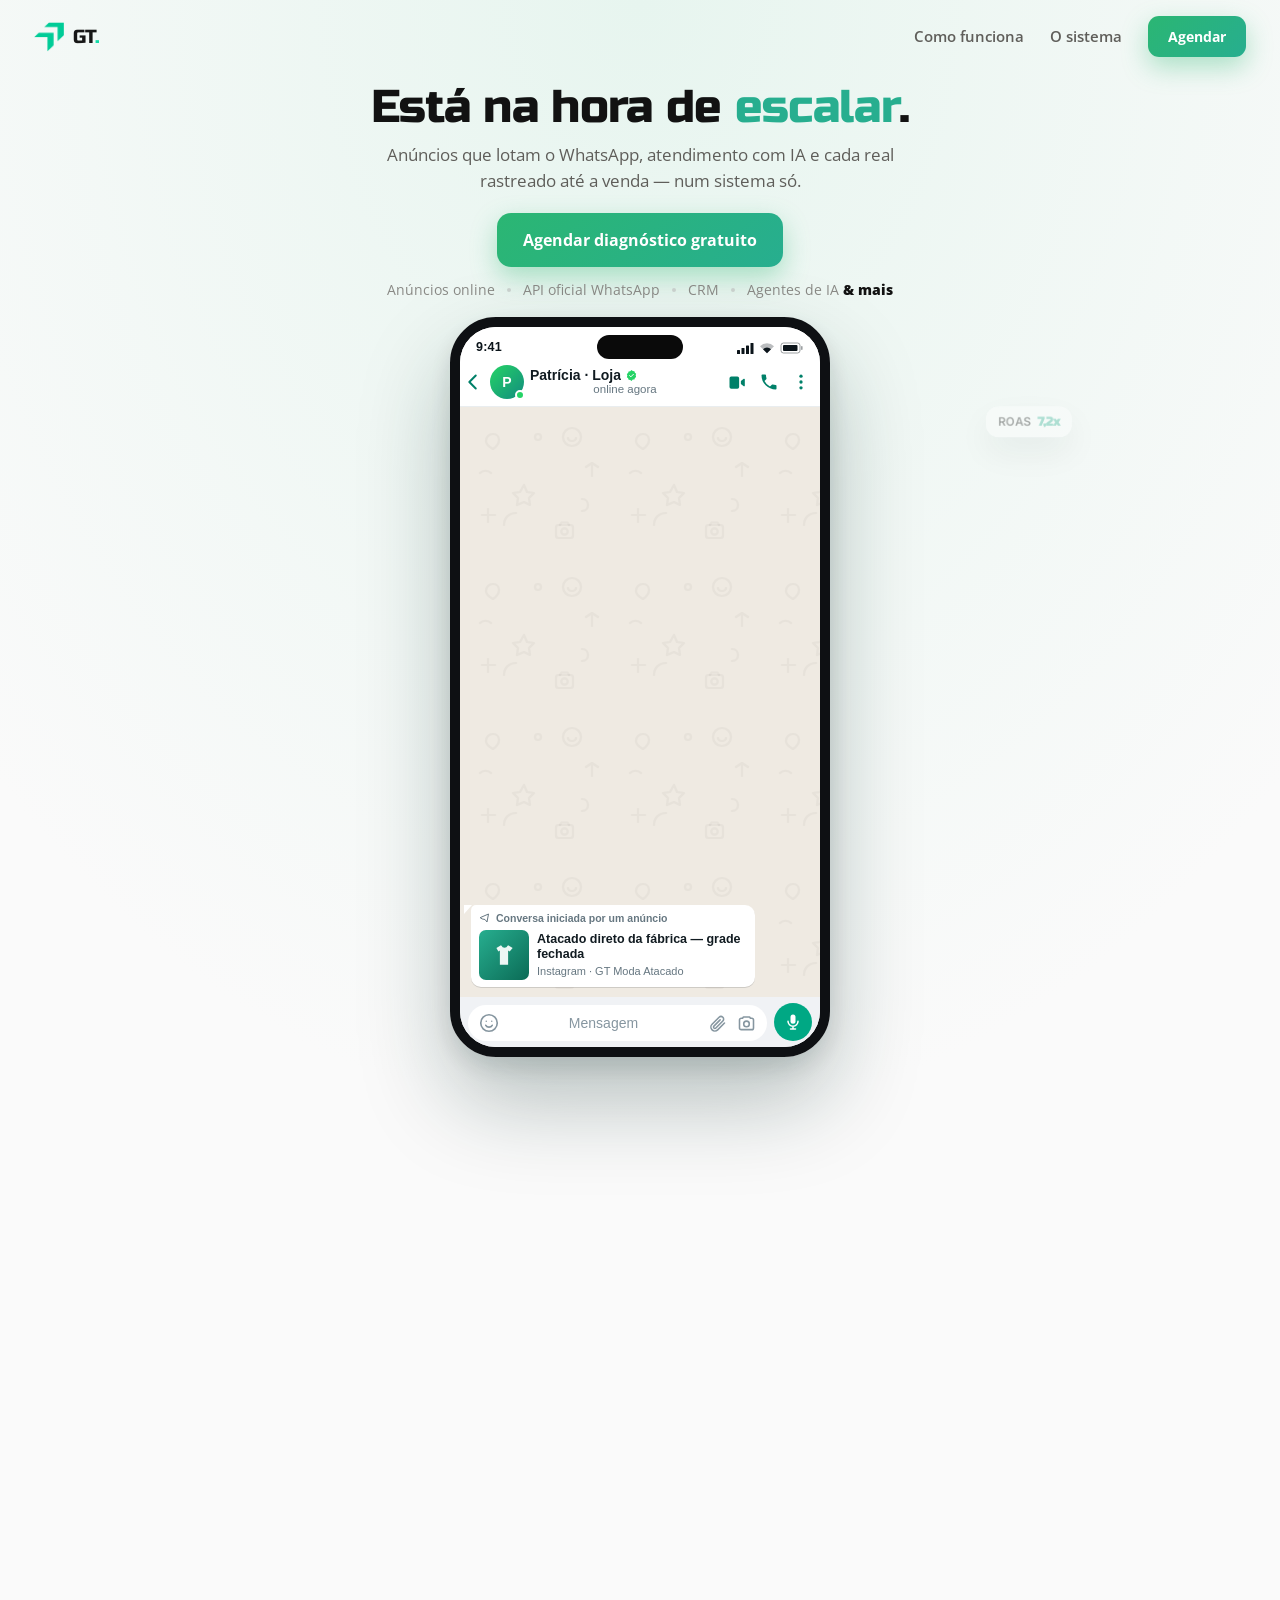
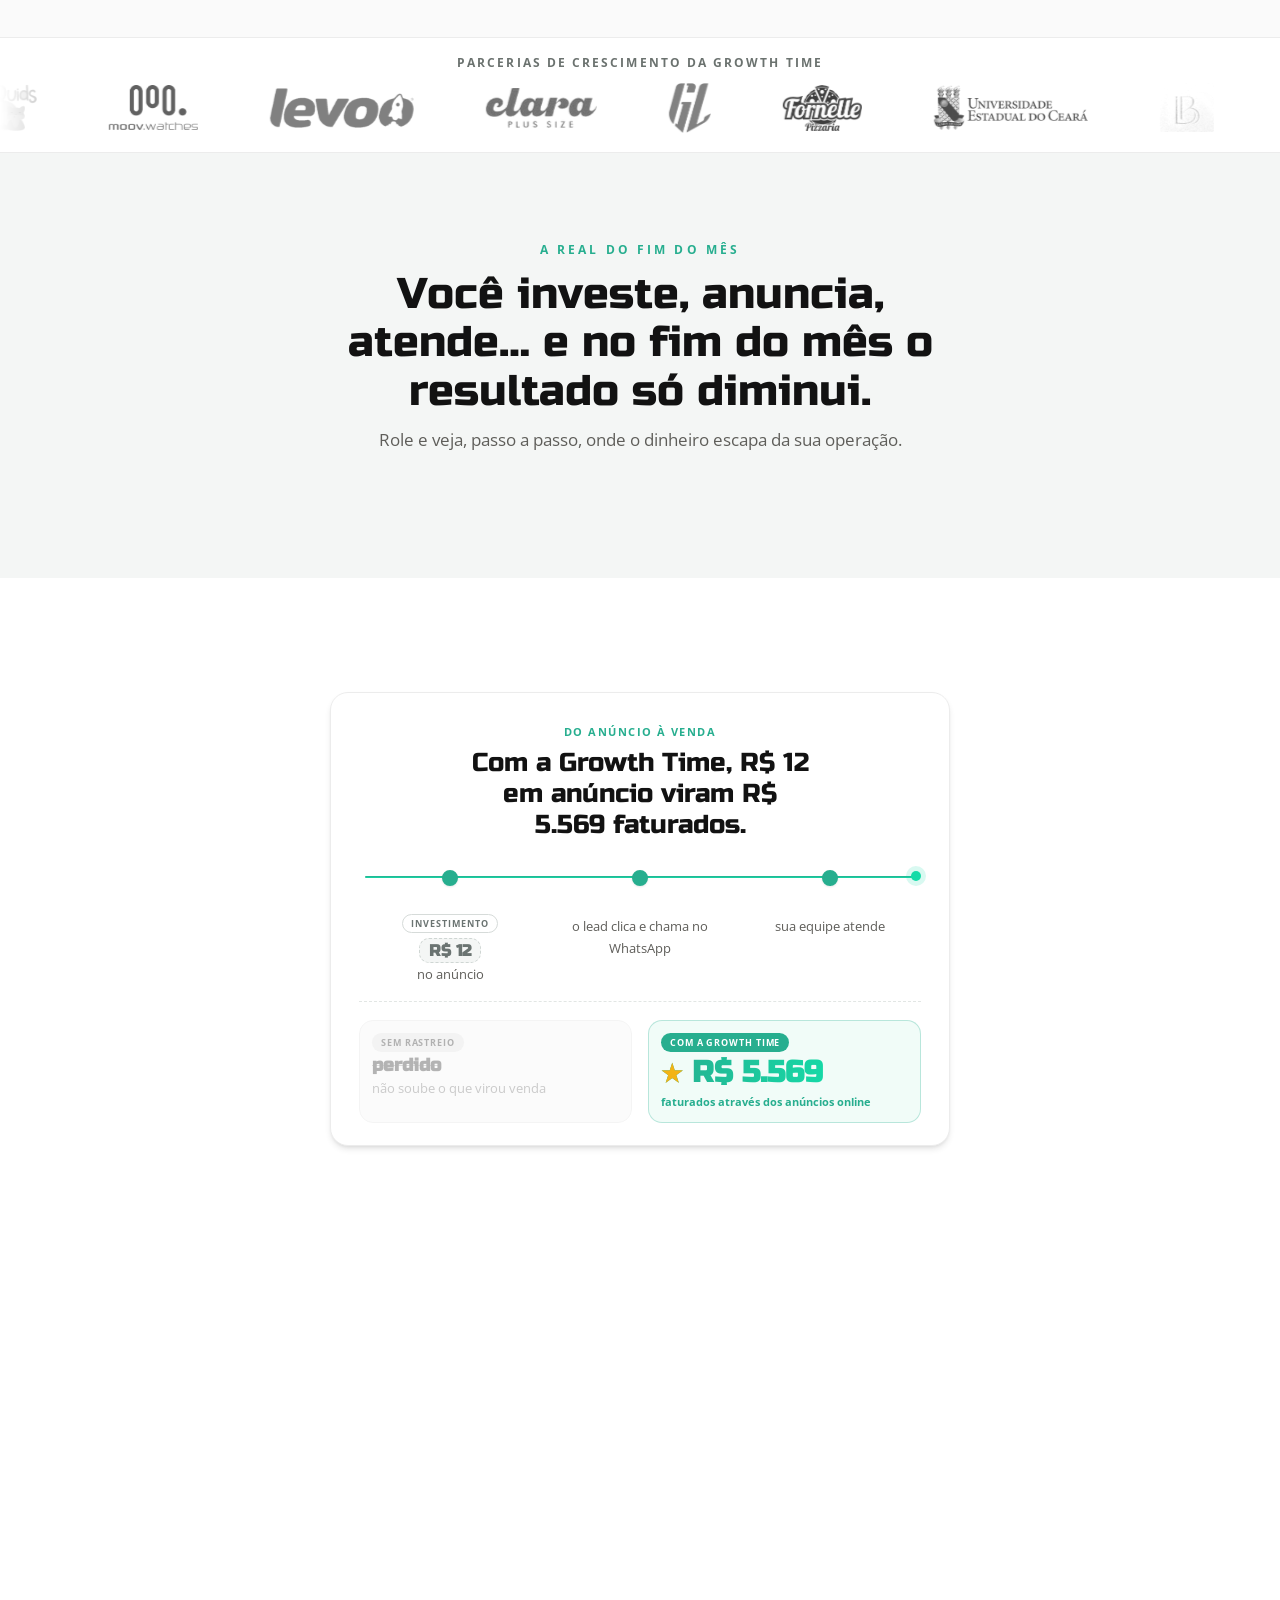
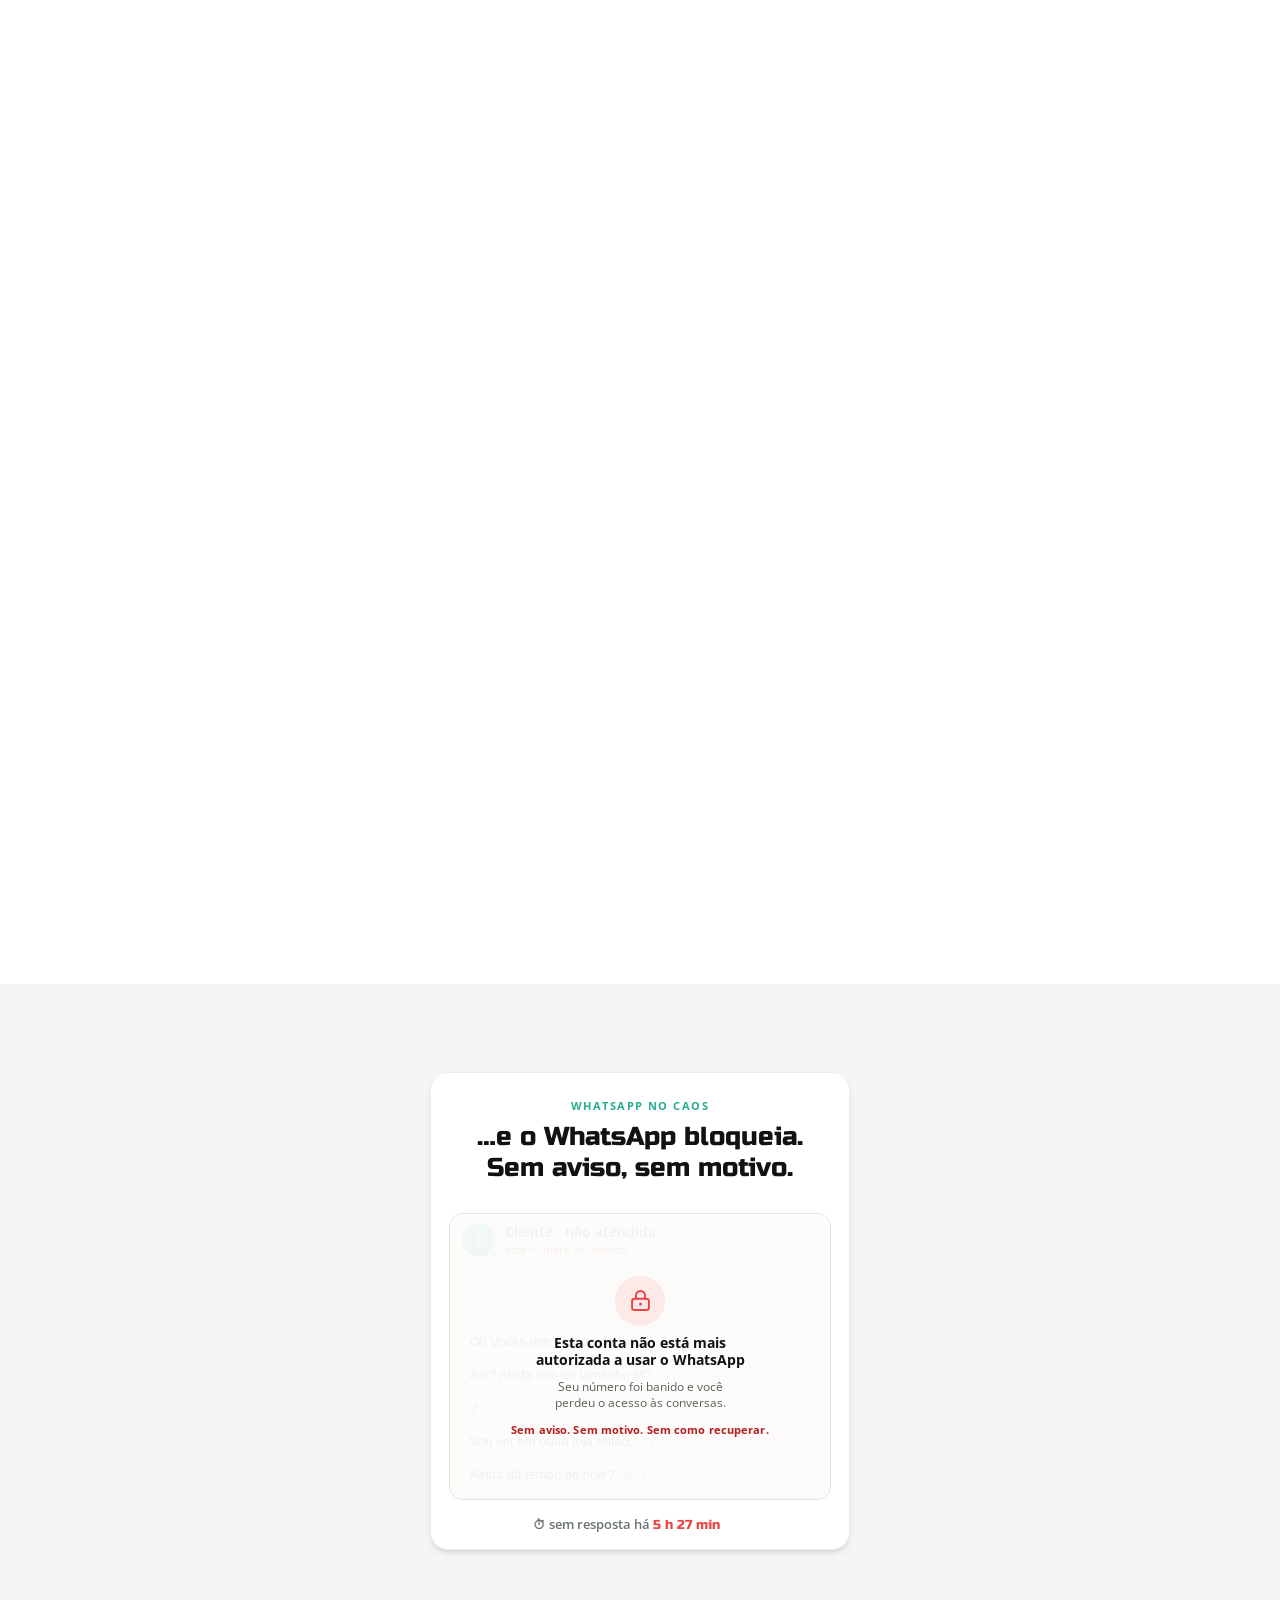
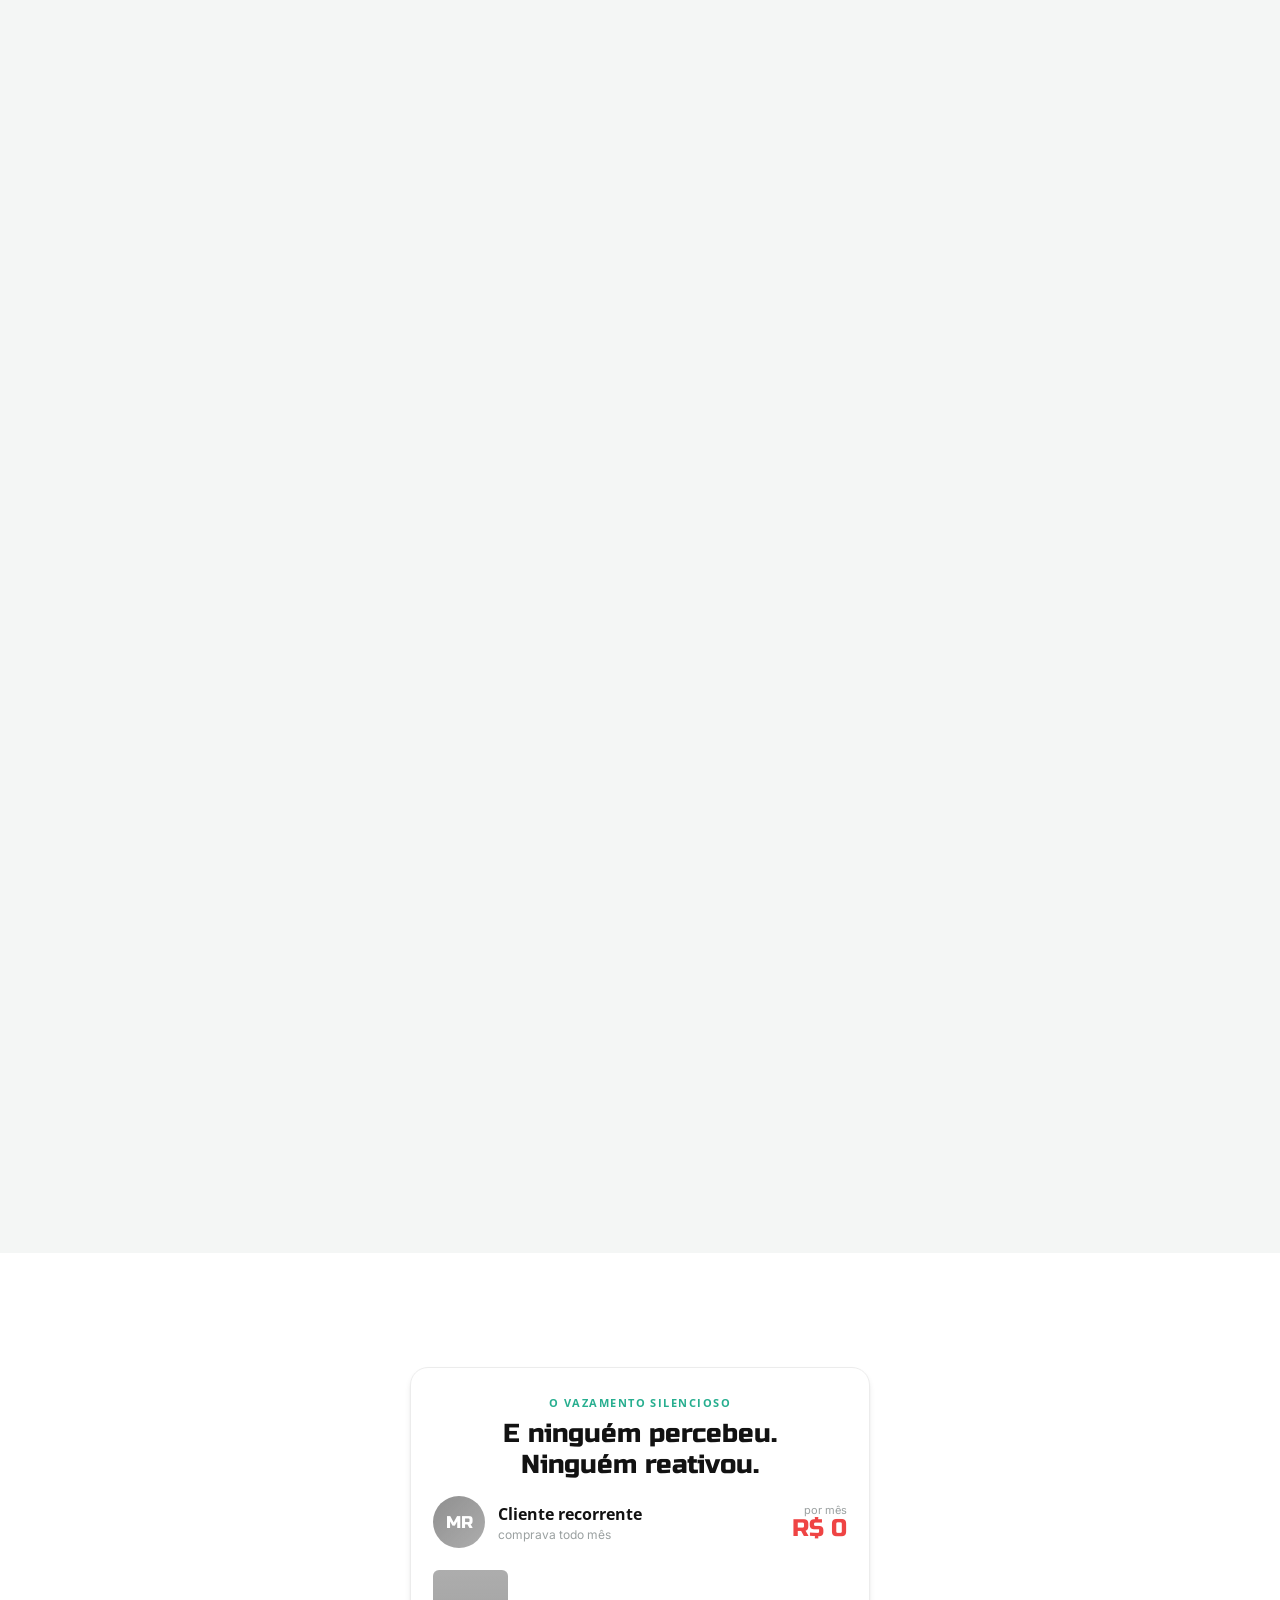
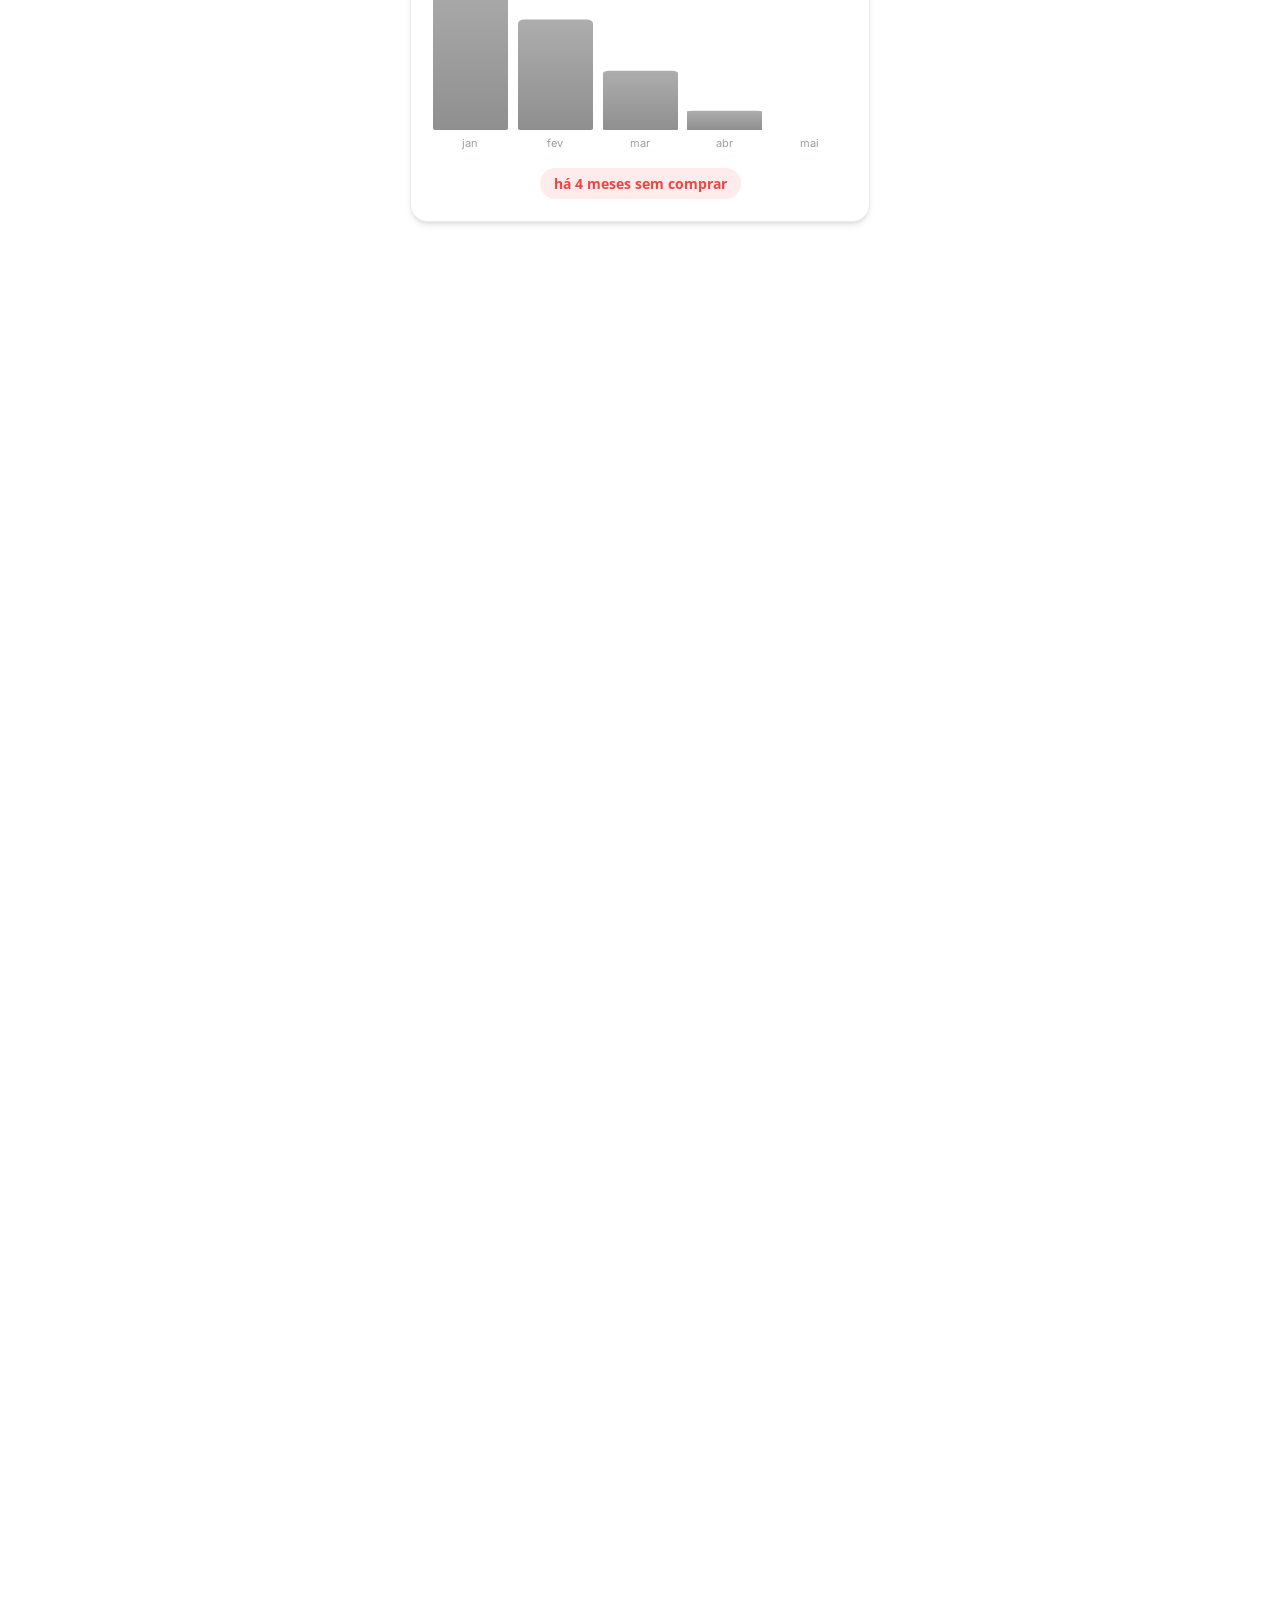
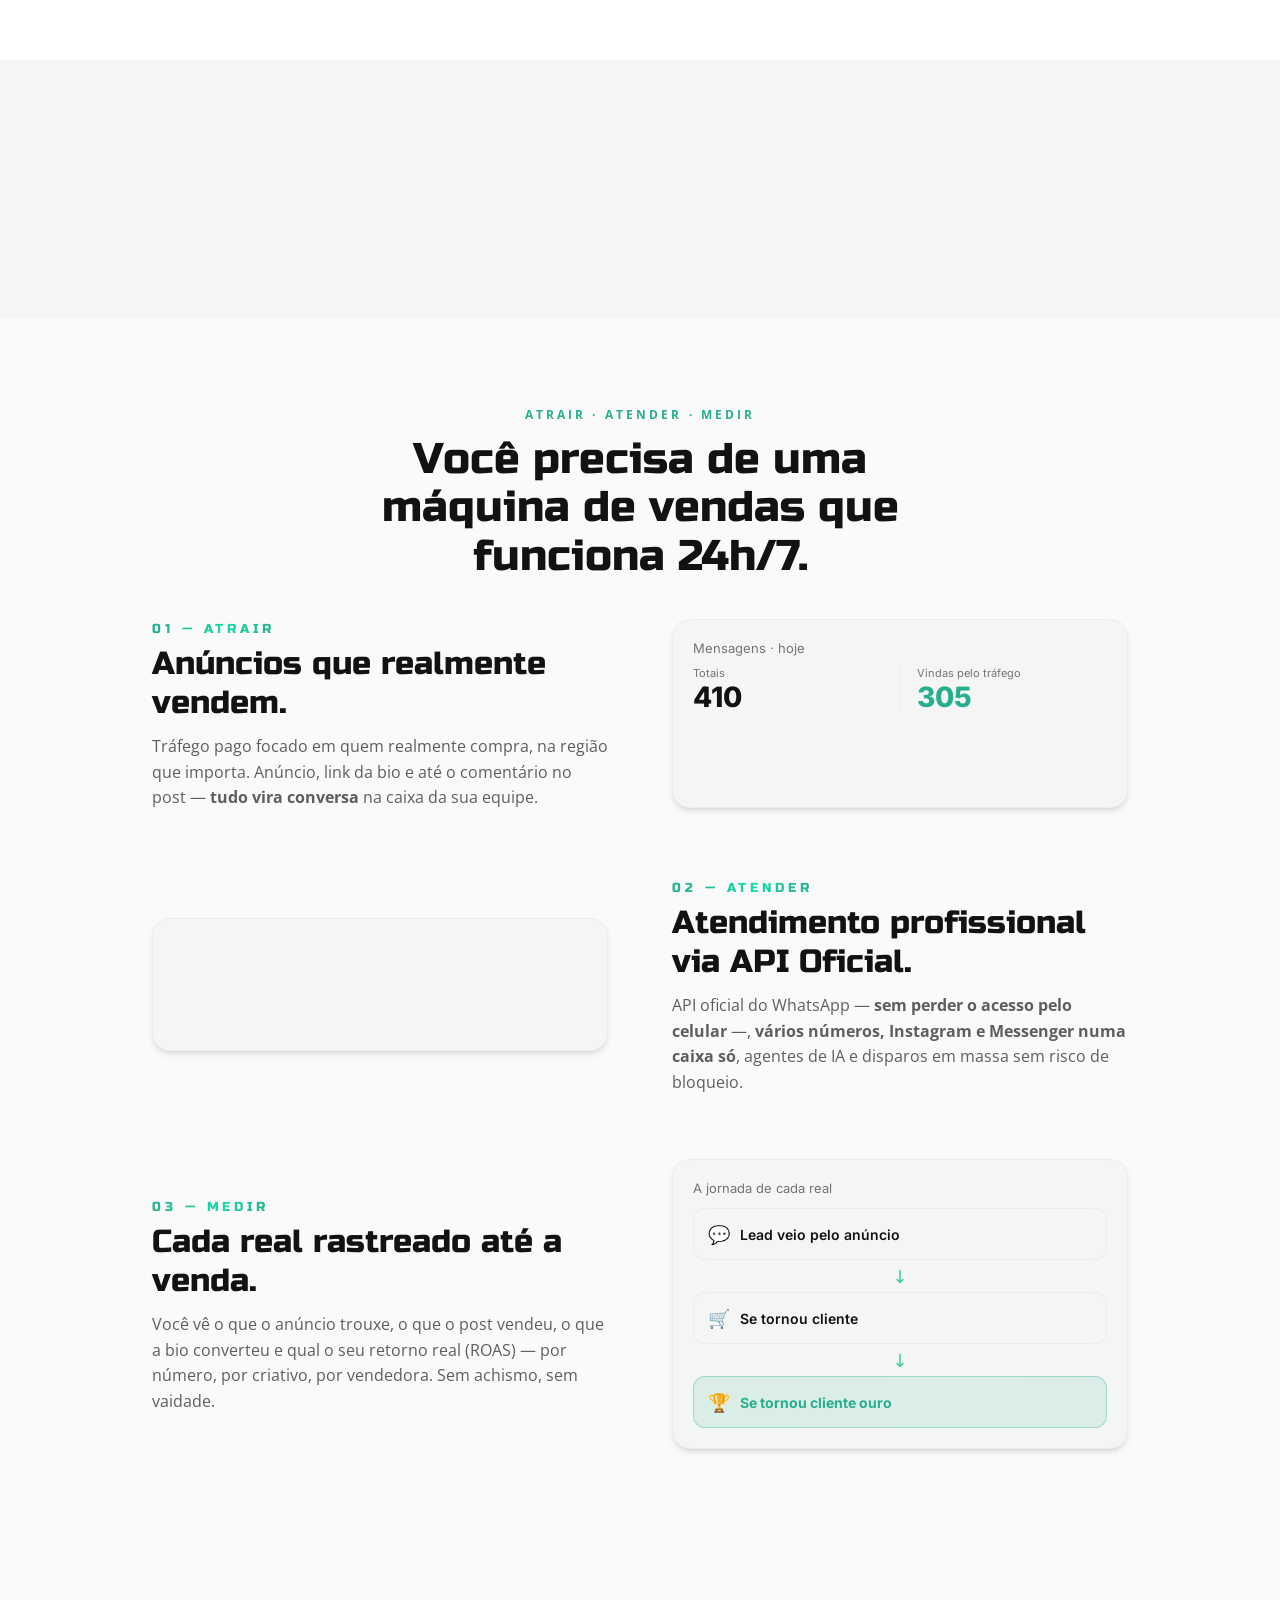
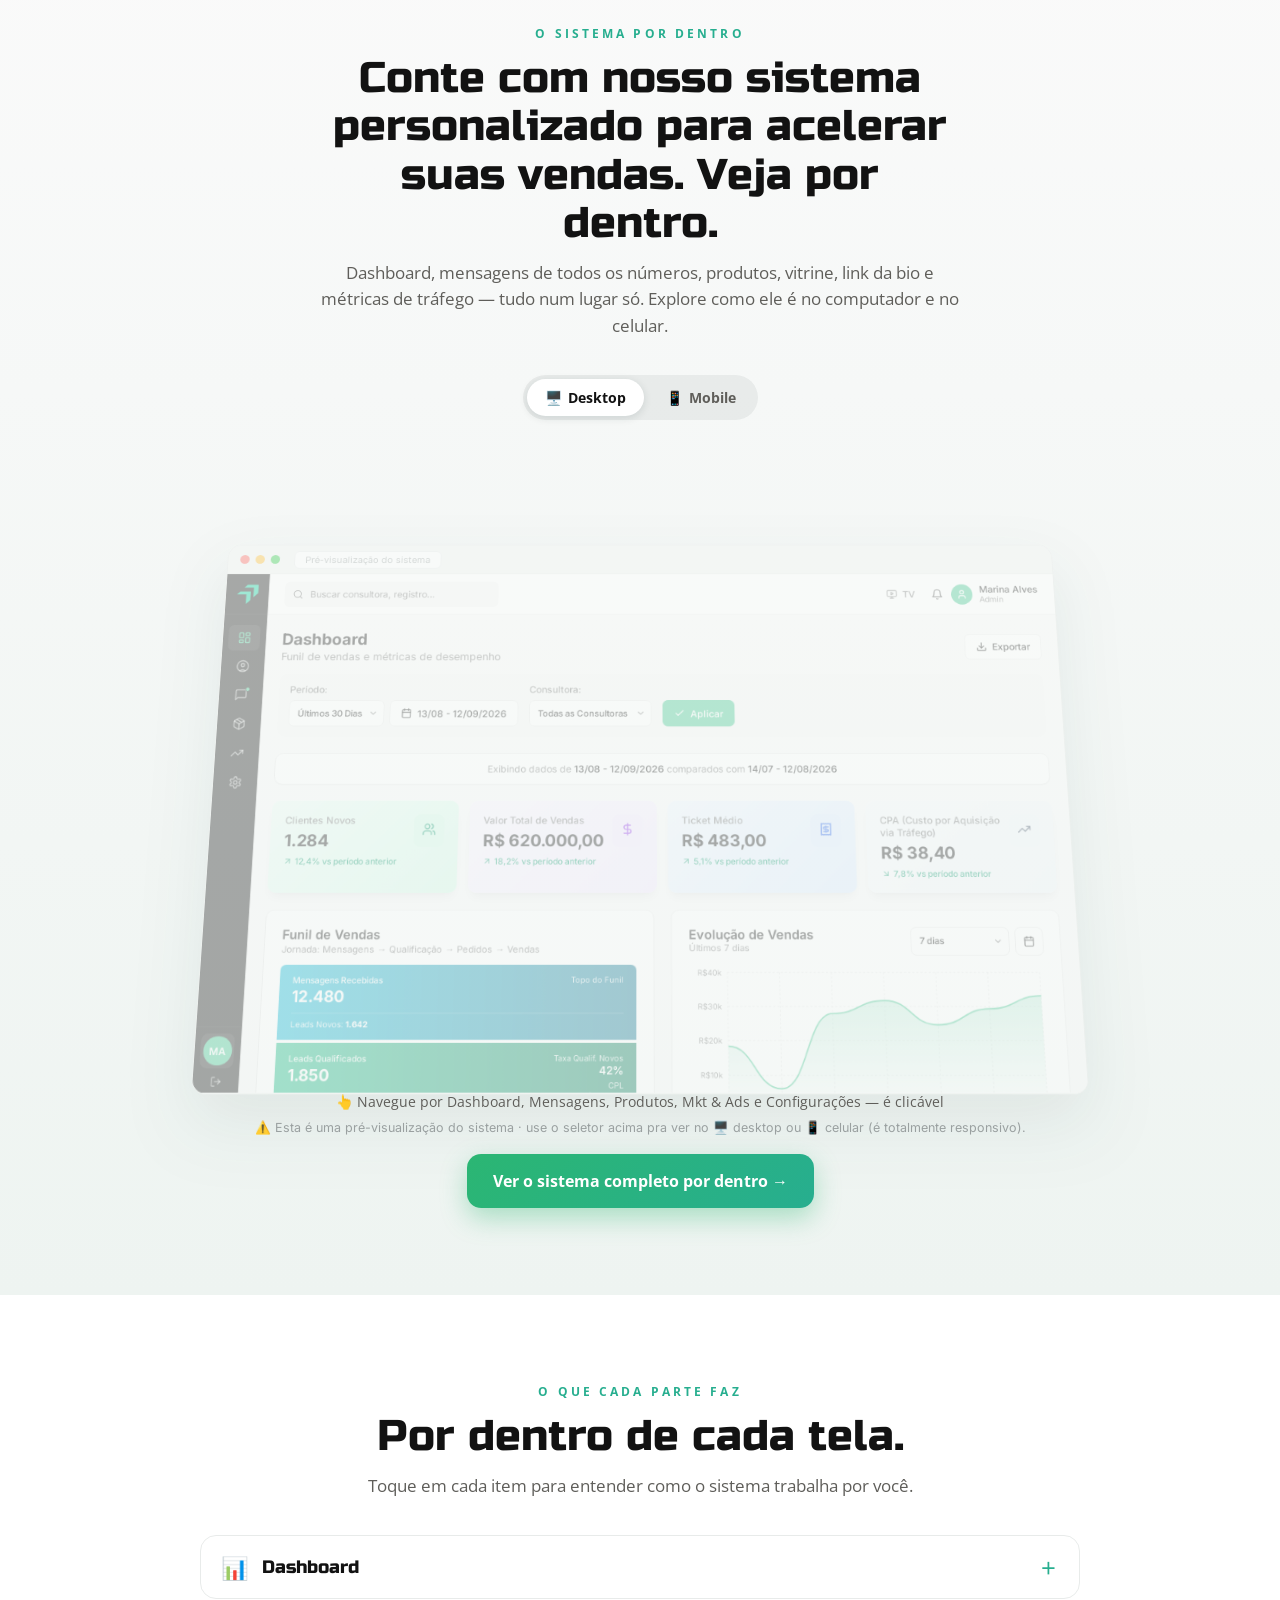
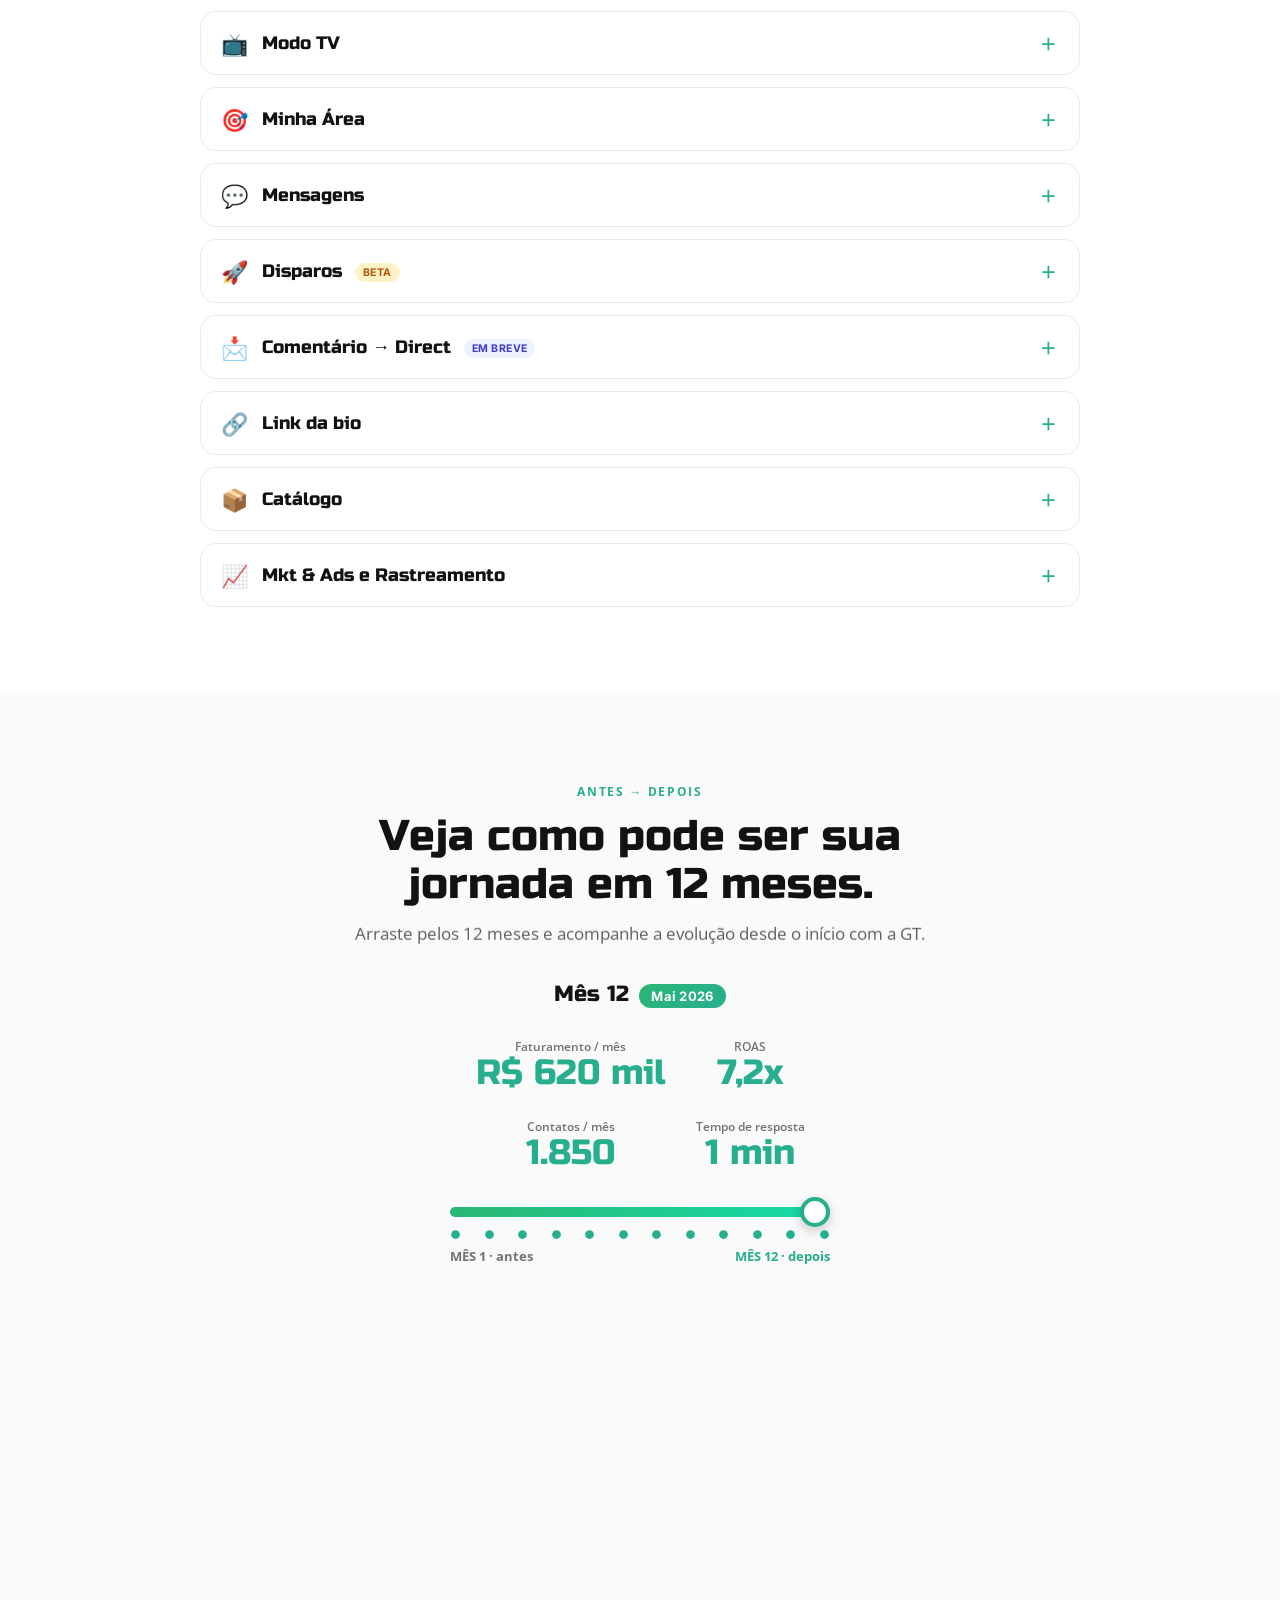
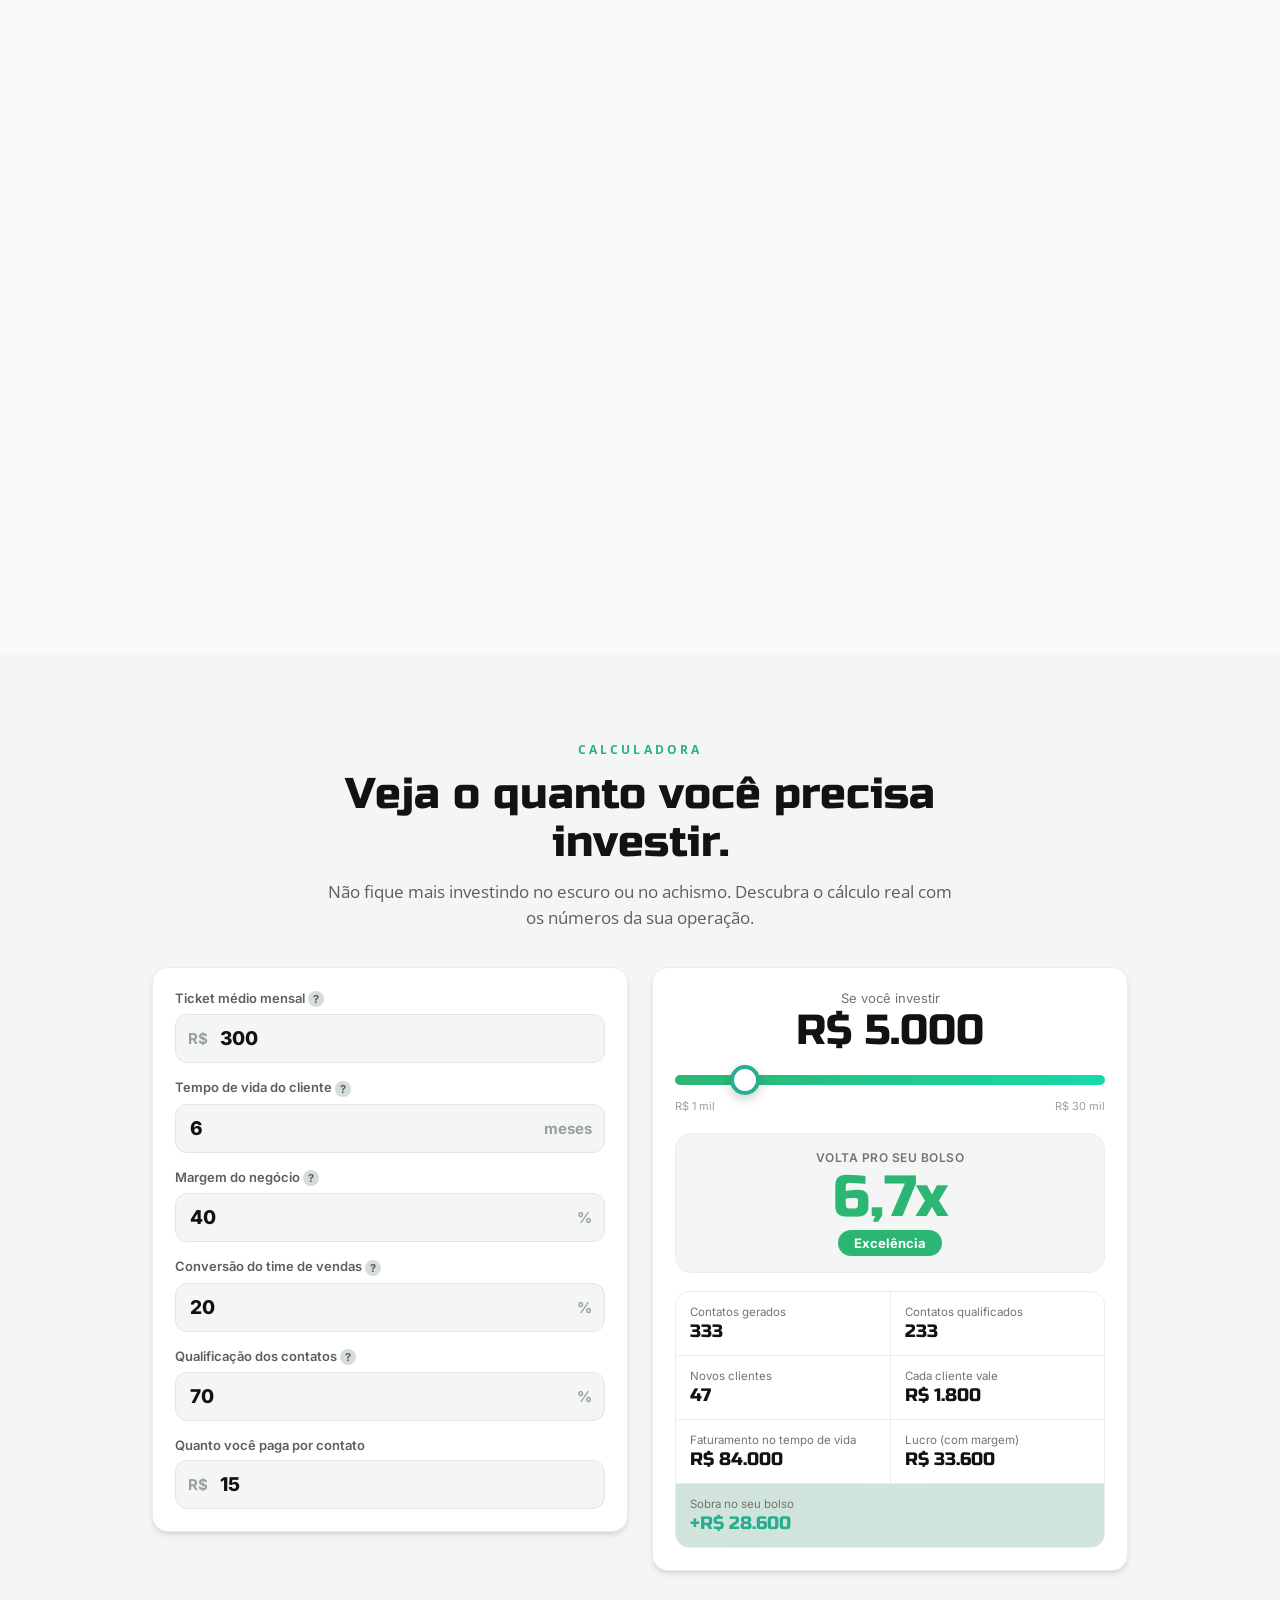
==== commit defb86c7: "LP: showcase só Desktop/Mobile; sem botão do assistente; accordion sem Relatórios, Produtos→Catálogo" ====
--- a/index.html
+++ b/index.html
@@ -321,14 +321,12 @@
     <div class="sec-head">
       <div class="eyebrow reveal">O sistema por dentro</div>
       <h2 class="reveal d1">Conte com nosso sistema personalizado para acelerar suas vendas. Veja por dentro.</h2>
-      <p class="reveal d2">Dashboard, mensagens de todos os números, produtos, vitrine, link da bio e métricas de tráfego — tudo num lugar só. Explore como ele é no computador, no celular, e veja o link da bio e o catálogo como a sua cliente vê.</p>
+      <p class="reveal d2">Dashboard, mensagens de todos os números, produtos, vitrine, link da bio e métricas de tráfego — tudo num lugar só. Explore como ele é no computador e no celular.</p>
     </div>
 
     <div class="sys-toggle reveal d1" id="sysToggle">
       <button class="sys-tg-btn active" data-device="desktop"><span class="ic">🖥️</span> Desktop</button>
       <button class="sys-tg-btn" data-device="mobile"><span class="ic">📱</span> Mobile</button>
-      <button class="sys-tg-btn" data-device="bio"><span class="ic">🔗</span> Link da bio</button>
-      <button class="sys-tg-btn" data-device="loja"><span class="ic">🛍️</span> Catálogo</button>
     </div>
 
     <div class="sys-frame-outer reveal d1">
@@ -452,7 +450,7 @@
       <div class="acc-item">
         <button class="acc-head" aria-expanded="false">
           <span class="acc-ic">🚀</span>
-          <span class="acc-title">Disparos</span>
+          <span class="acc-title">Disparos <span class="acc-tag acc-tag-beta">Beta</span></span>
           <span class="acc-chev">+</span>
         </button>
         <div class="acc-body">
@@ -474,7 +472,7 @@
       <div class="acc-item">
         <button class="acc-head" aria-expanded="false">
           <span class="acc-ic">📩</span>
-          <span class="acc-title">Comentário → Direct</span>
+          <span class="acc-title">Comentário → Direct <span class="acc-tag acc-tag-soon">Em breve</span></span>
           <span class="acc-chev">+</span>
         </button>
         <div class="acc-body">
@@ -517,19 +515,19 @@
       <div class="acc-item">
         <button class="acc-head" aria-expanded="false">
           <span class="acc-ic">📦</span>
-          <span class="acc-title">Produtos &amp; Vitrine</span>
-          <span class="acc-chev">+</span>
-        </button>
-        <div class="acc-body">
-          <div class="acc-inner">
-            <ul class="acc-list">
-              <li><b>Catálogo sincronizado com o ERP.</b> Grade por cor e tamanho, estoque, preço de grade. Produto esgotado sai da vitrine sozinho; o que você desligou na mão fica desligado.</li>
-              <li><b>Loja pública para atacado.</b> Sacola que respeita a grade fechada (1 linha por cor, + e − andam de grade em grade) e fecha no WhatsApp — com a consultora do rodízio.</li>
-              <li><b>Ranking que fala a verdade.</b> Mais vendidos, recompra, produtos isca e performance por vendedora, sem apagar histórico.</li>
-            </ul>
-            <div class="acc-shot acc-shot--phone">
-              <div class="acc-tv-head"><span class="acc-tv-dot"></span> A loja como a lojista vê · sacola por grade fechada</div>
-              <div class="acc-shot-vp"><iframe class="acc-shot-frame" data-w="390" data-h="844" data-src="system/index.html?view=loja&cart=1" title="Produtos &amp; Vitrine — prévia" scrolling="no" loading="lazy"></iframe></div>
+          <span class="acc-title">Catálogo</span>
+          <span class="acc-chev">+</span>
+        </button>
+        <div class="acc-body">
+          <div class="acc-inner">
+            <ul class="acc-list">
+              <li><b>Todo o seu catálogo num lugar só.</b> Grade por cor e tamanho, estoque, preço unitário e de grade, fotos e vídeo. Produto esgotado sai da vitrine sozinho; o que você desligou fica desligado.</li>
+              <li><b>Organizado do seu jeito.</b> Categorias que você arrasta para ordenar, filtros de trabalho (sem foto, sem estoque, fora da loja) e edição em massa.</li>
+              <li><b>Ranking que fala a verdade.</b> Mais vendidos, recompra, produtos isca, curva de tamanhos e cores — para planejar a próxima grade.</li>
+            </ul>
+            <div class="acc-shot">
+              <div class="acc-tv-head"><span class="acc-tv-dot"></span> Catálogo · grade, estoque e preços</div>
+              <div class="acc-shot-vp"><iframe class="acc-shot-frame" data-w="1280" data-h="800" data-msrc="system/index.html?view=mobile&screen=produtos&tab=catalogo" data-src="system/index.html?screen=produtos&tab=catalogo" title="Produtos &amp; Vitrine — prévia" scrolling="no" loading="lazy"></iframe></div>
             </div>
           </div>
         </div>
@@ -551,27 +549,6 @@
             <div class="acc-shot">
               <div class="acc-tv-head"><span class="acc-tv-dot"></span> Rastreamento · do clique à venda</div>
               <div class="acc-shot-vp"><iframe class="acc-shot-frame" data-w="1280" data-h="800" data-msrc="system/index.html?view=mobile&screen=trafego&tab=rastreamento" data-src="system/index.html?screen=trafego&tab=rastreamento" title="Mkt &amp; Ads e Rastreamento — prévia" scrolling="no" loading="lazy"></iframe></div>
-            </div>
-          </div>
-        </div>
-      </div>
-
-      <div class="acc-item">
-        <button class="acc-head" aria-expanded="false">
-          <span class="acc-ic">📲</span>
-          <span class="acc-title">Relatórios no seu WhatsApp</span>
-          <span class="acc-chev">+</span>
-        </button>
-        <div class="acc-body">
-          <div class="acc-inner">
-            <ul class="acc-list">
-              <li><b>Sem abrir o sistema.</b> Toda sexta 08:00 chega o resumo da semana: faturamento, pedidos, ticket, quem vendeu mais, o que o anúncio devolveu.</li>
-              <li><b>Relatório do time.</b> Tempo até a primeira resposta (mediana, não média), leads sem resposta, conversas por número — saudações e ausências não contam.</li>
-              <li><b>Relatório das redes.</b> Segunda 08:00: seguidores, alcance, comentários que viraram Direct e os estados onde você mais cresce e vende.</li>
-            </ul>
-            <div class="acc-shot">
-              <div class="acc-tv-head"><span class="acc-tv-dot"></span> Relatórios · prévia da mensagem que chega</div>
-              <div class="acc-shot-vp"><iframe class="acc-shot-frame" data-w="1280" data-h="800" data-msrc="system/index.html?view=mobile&screen=config&tab=marketing" data-src="system/index.html?screen=config&tab=marketing" title="Relatórios no seu WhatsApp — prévia" scrolling="no" loading="lazy"></iframe></div>
             </div>
           </div>
         </div>
--- a/landing.css
+++ b/landing.css
@@ -669,3 +669,8 @@
 .acc-shot-frame { display: block; border: 0; transform-origin: top left; background: #fafafa; }
 .acc-shot.acc-shot--phone { max-width: 320px; margin-left: auto; margin-right: auto; border-radius: 30px; border: 7px solid #111; box-shadow: 0 18px 40px rgba(0,0,0,.2); }
 .acc-shot.acc-shot--phone .acc-tv-head { background: #111; color: #ddd; border-bottom: 1px solid #222; justify-content: center; }
+
+/* tags "Em breve" / "Beta" nos títulos do accordion */
+.acc-tag { display: inline-block; vertical-align: middle; margin-left: 8px; font-family: 'Inter', sans-serif; font-size: 10.5px; font-weight: 700; letter-spacing: .04em; text-transform: uppercase; padding: 3px 8px; border-radius: 999px; }
+.acc-tag-soon { background: #eef2ff; color: #4338ca; }
+.acc-tag-beta { background: #fef3c7; color: #b45309; }
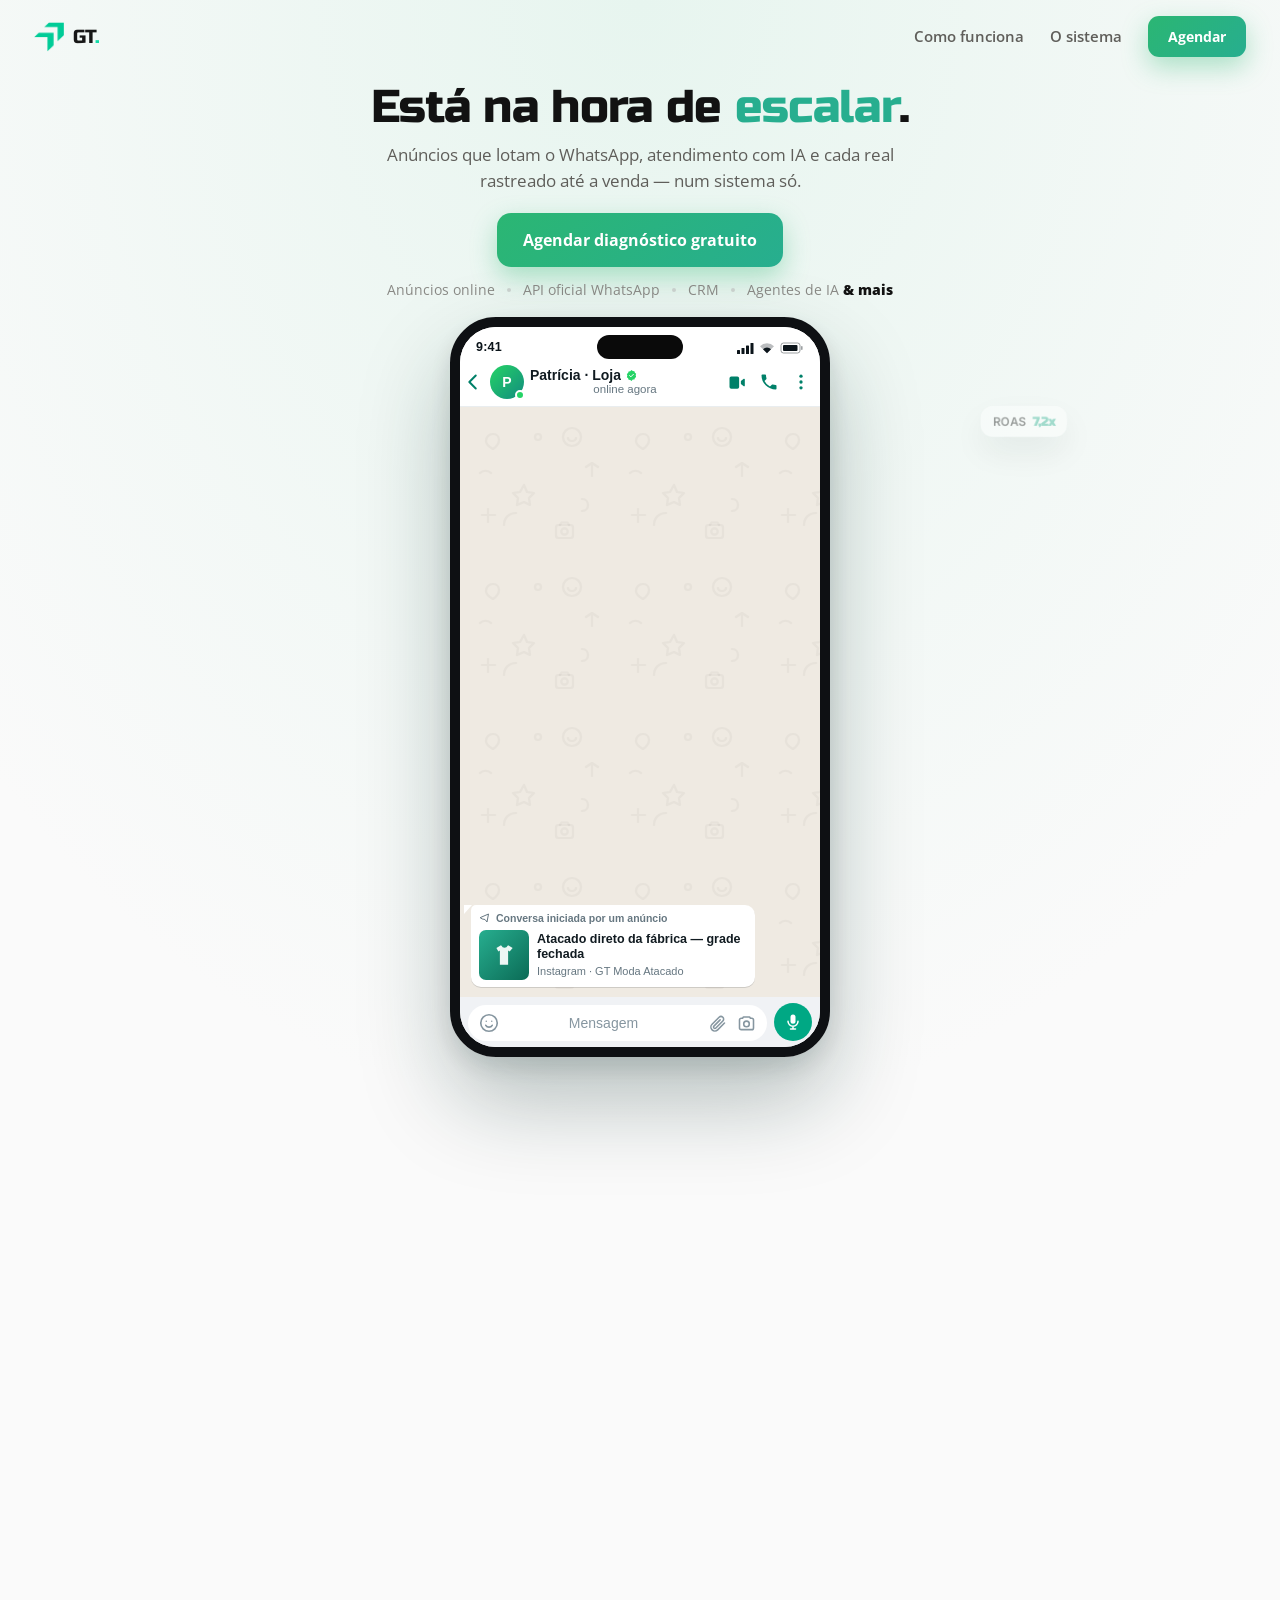
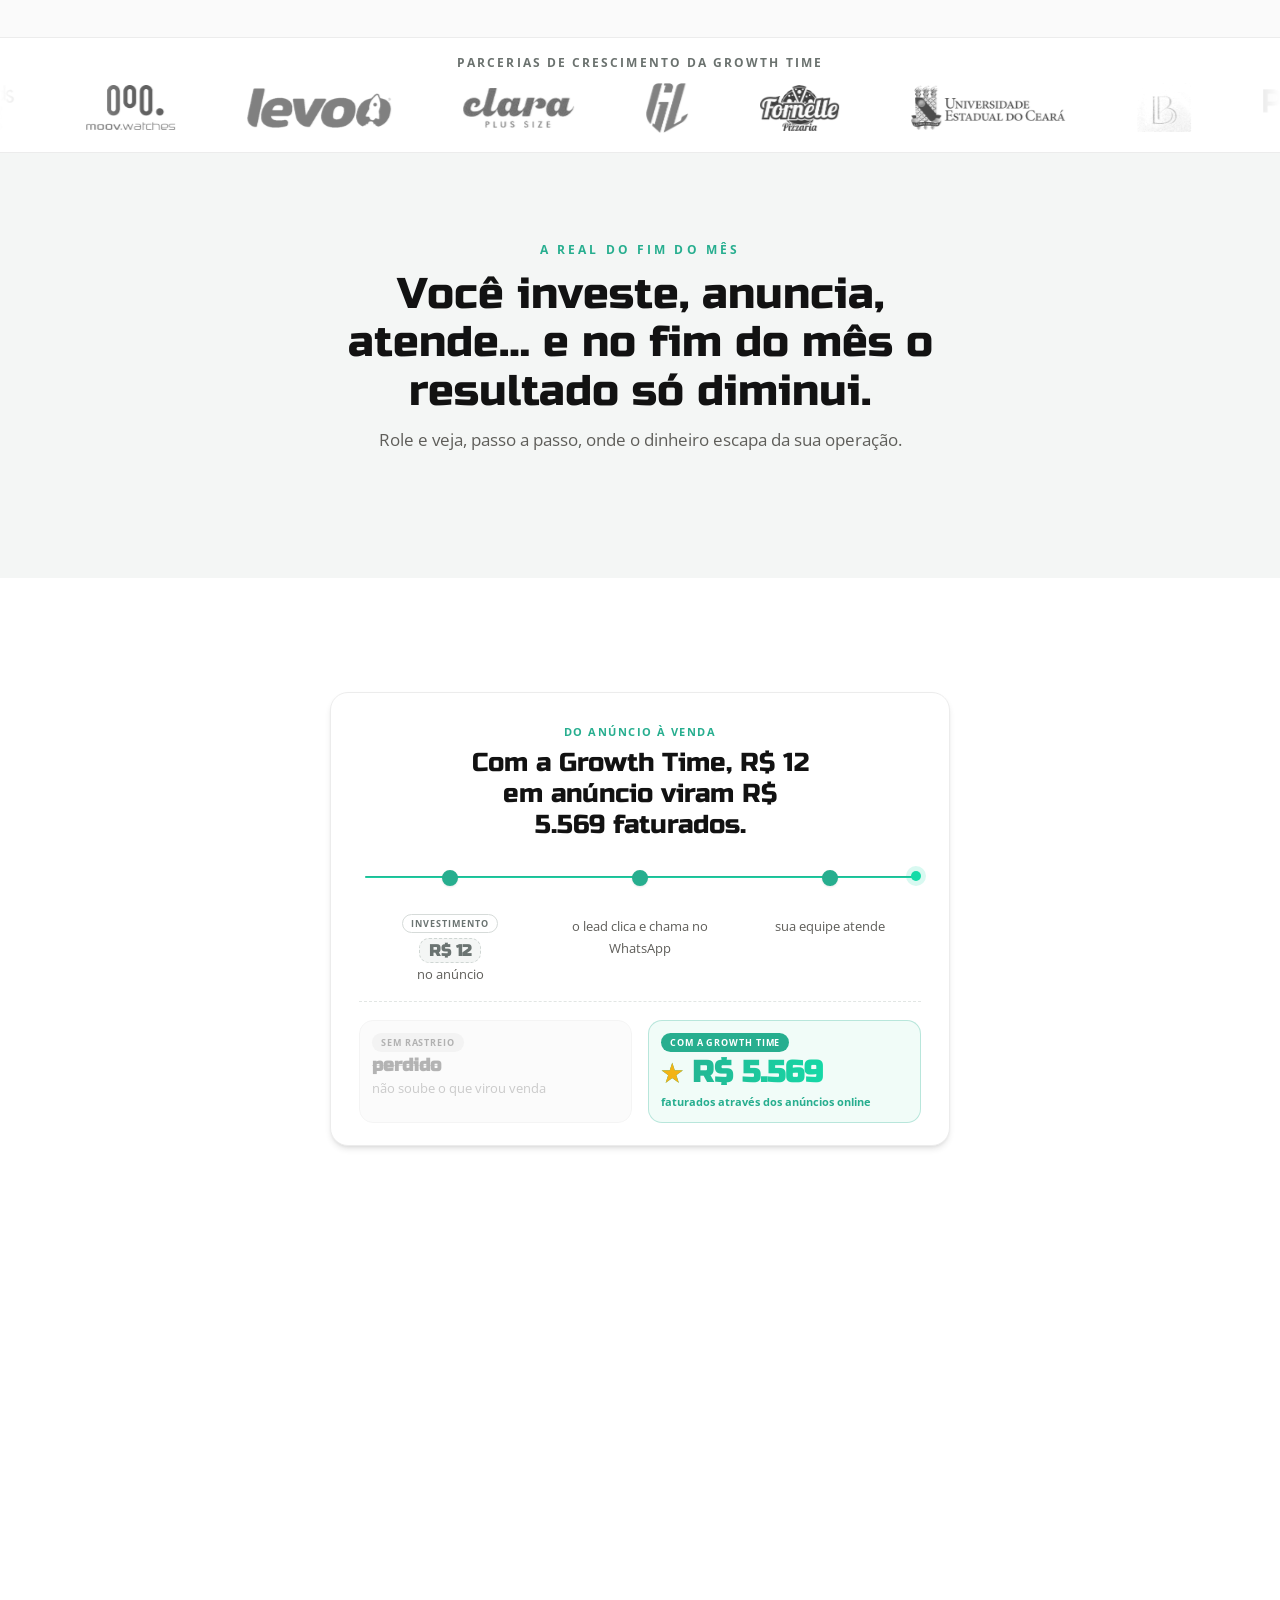
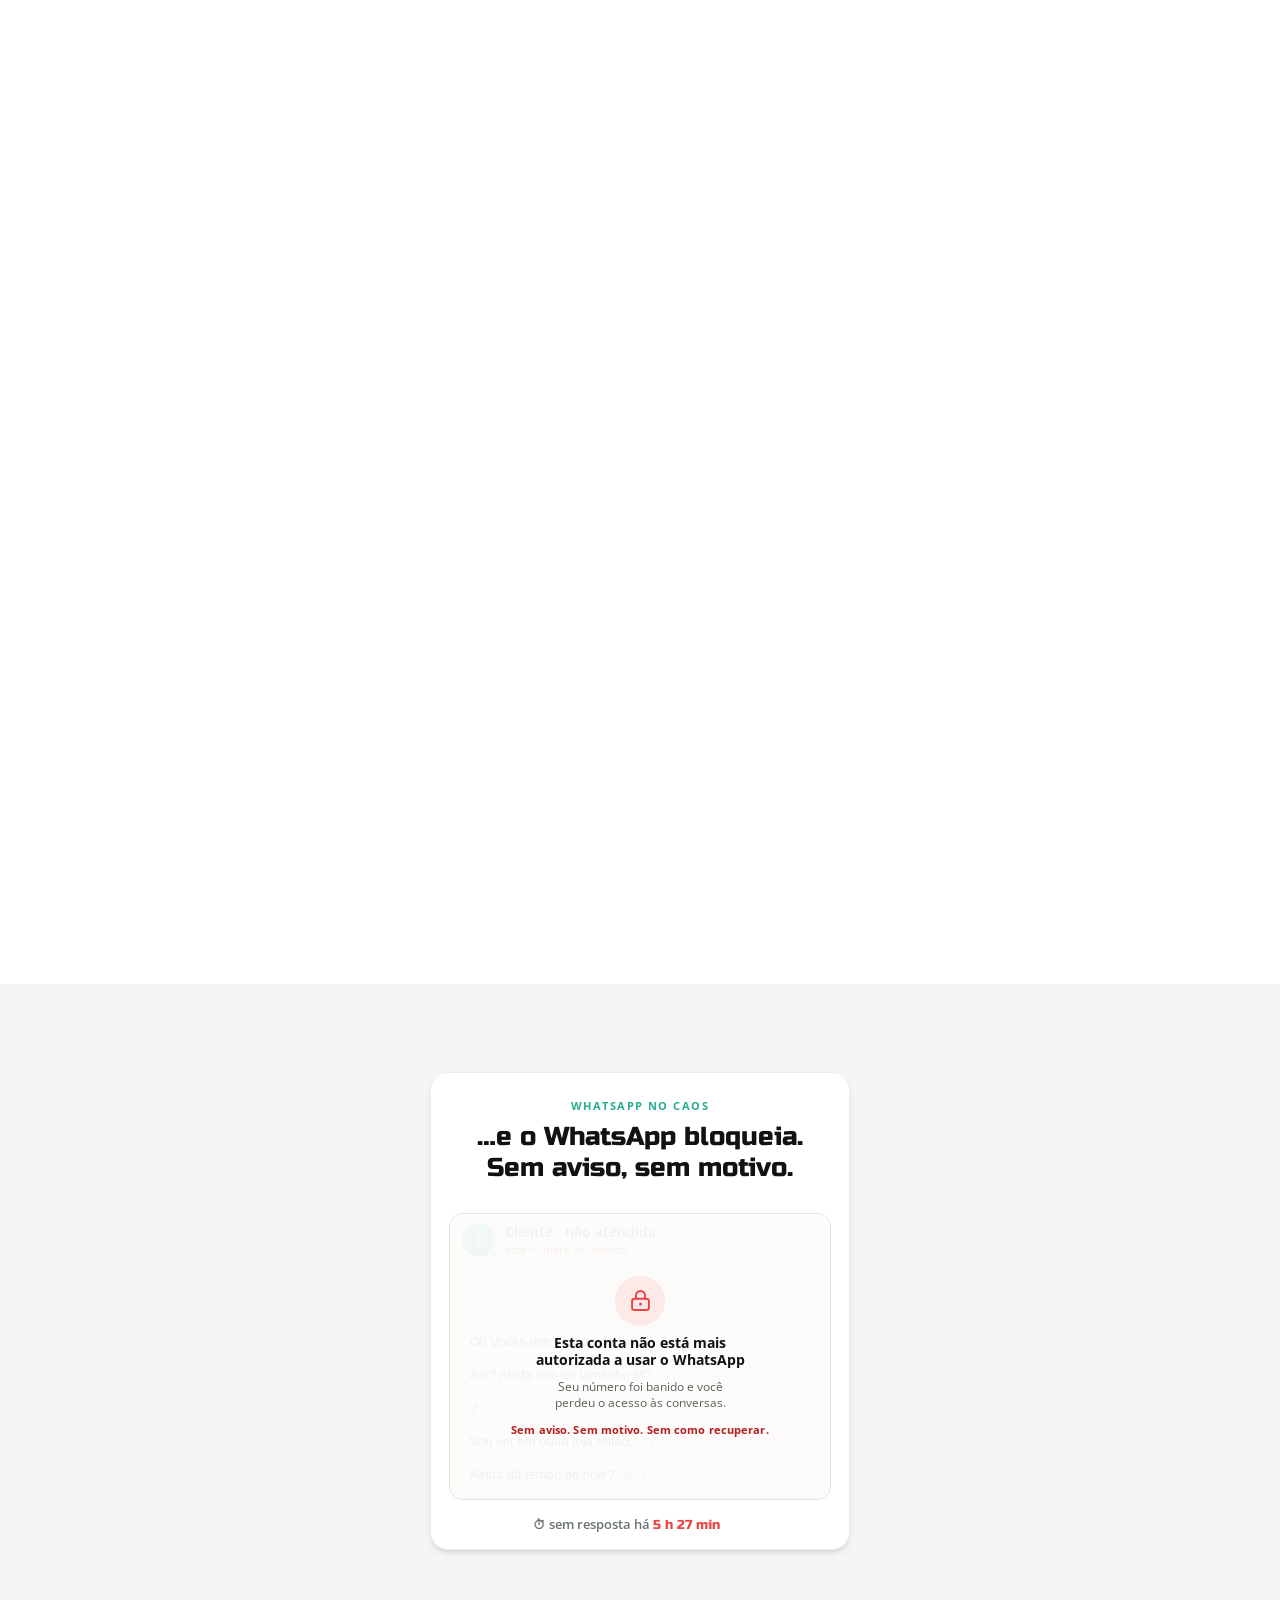
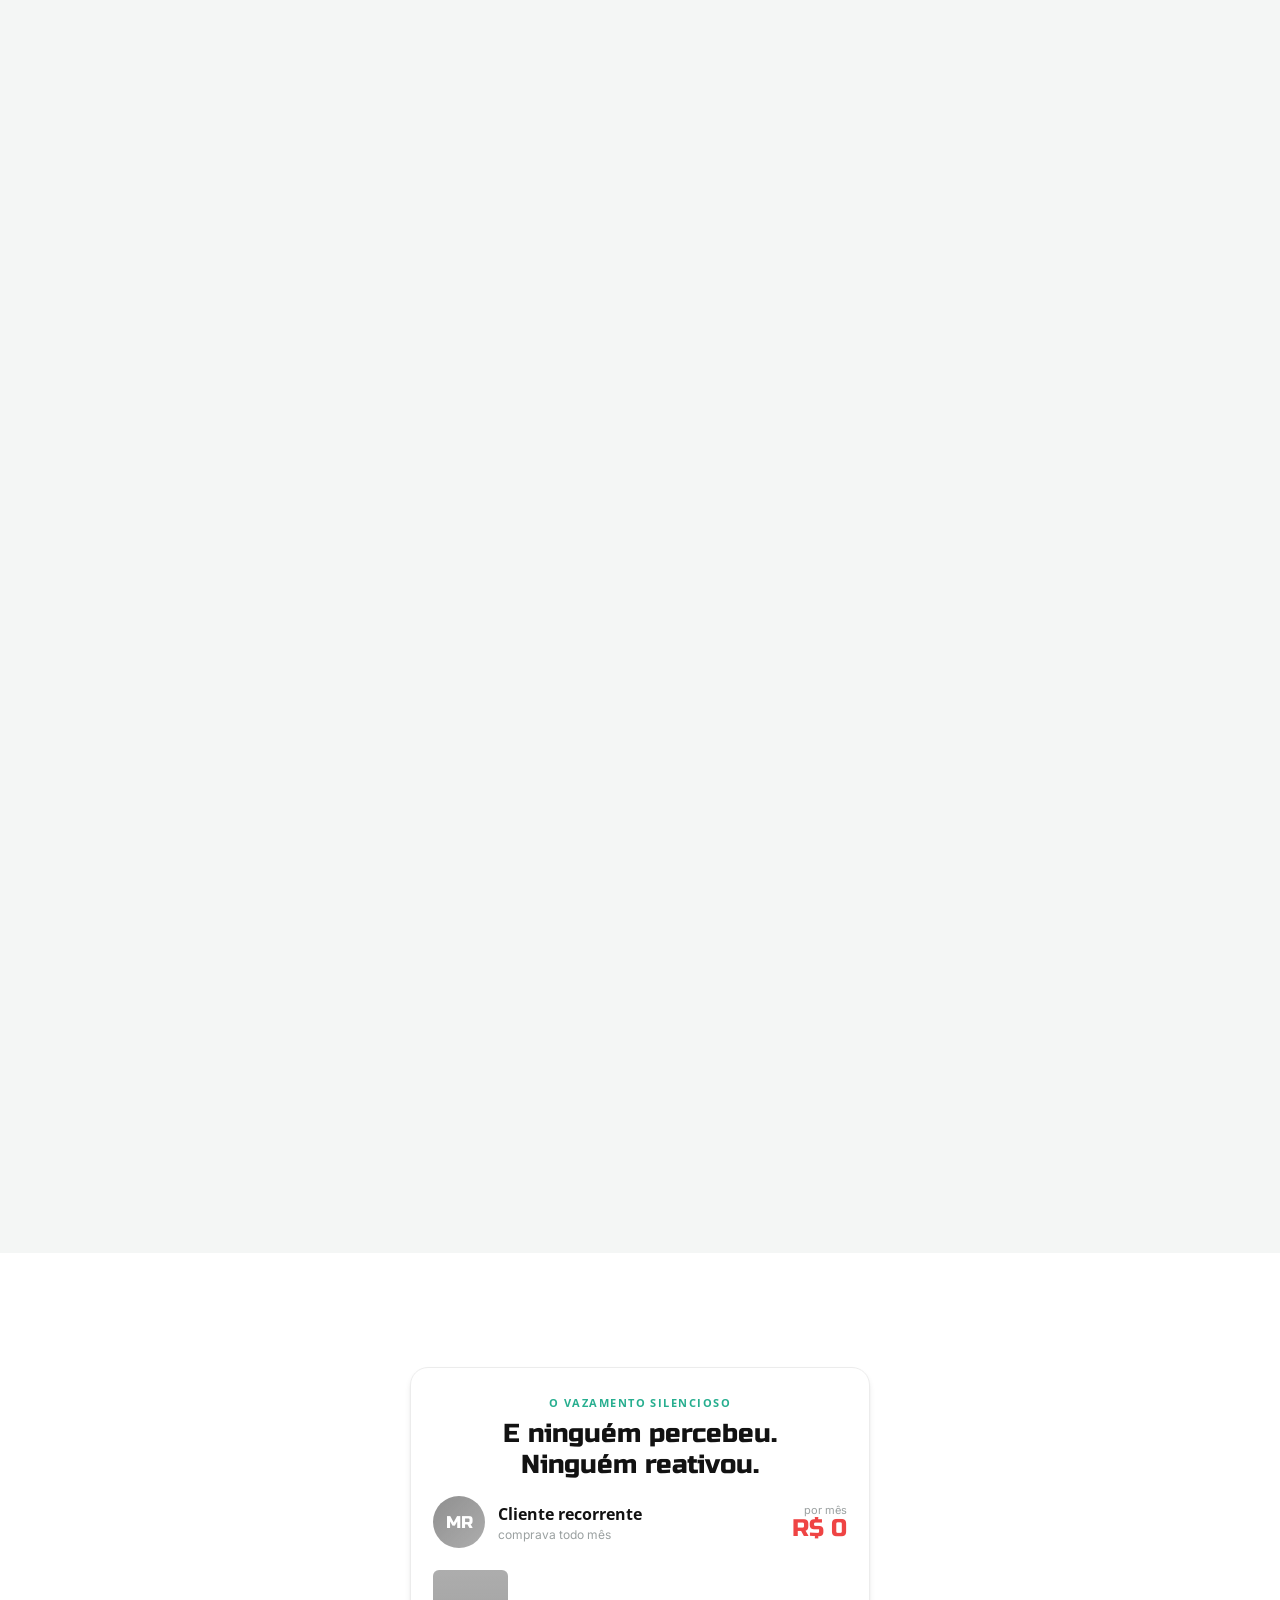
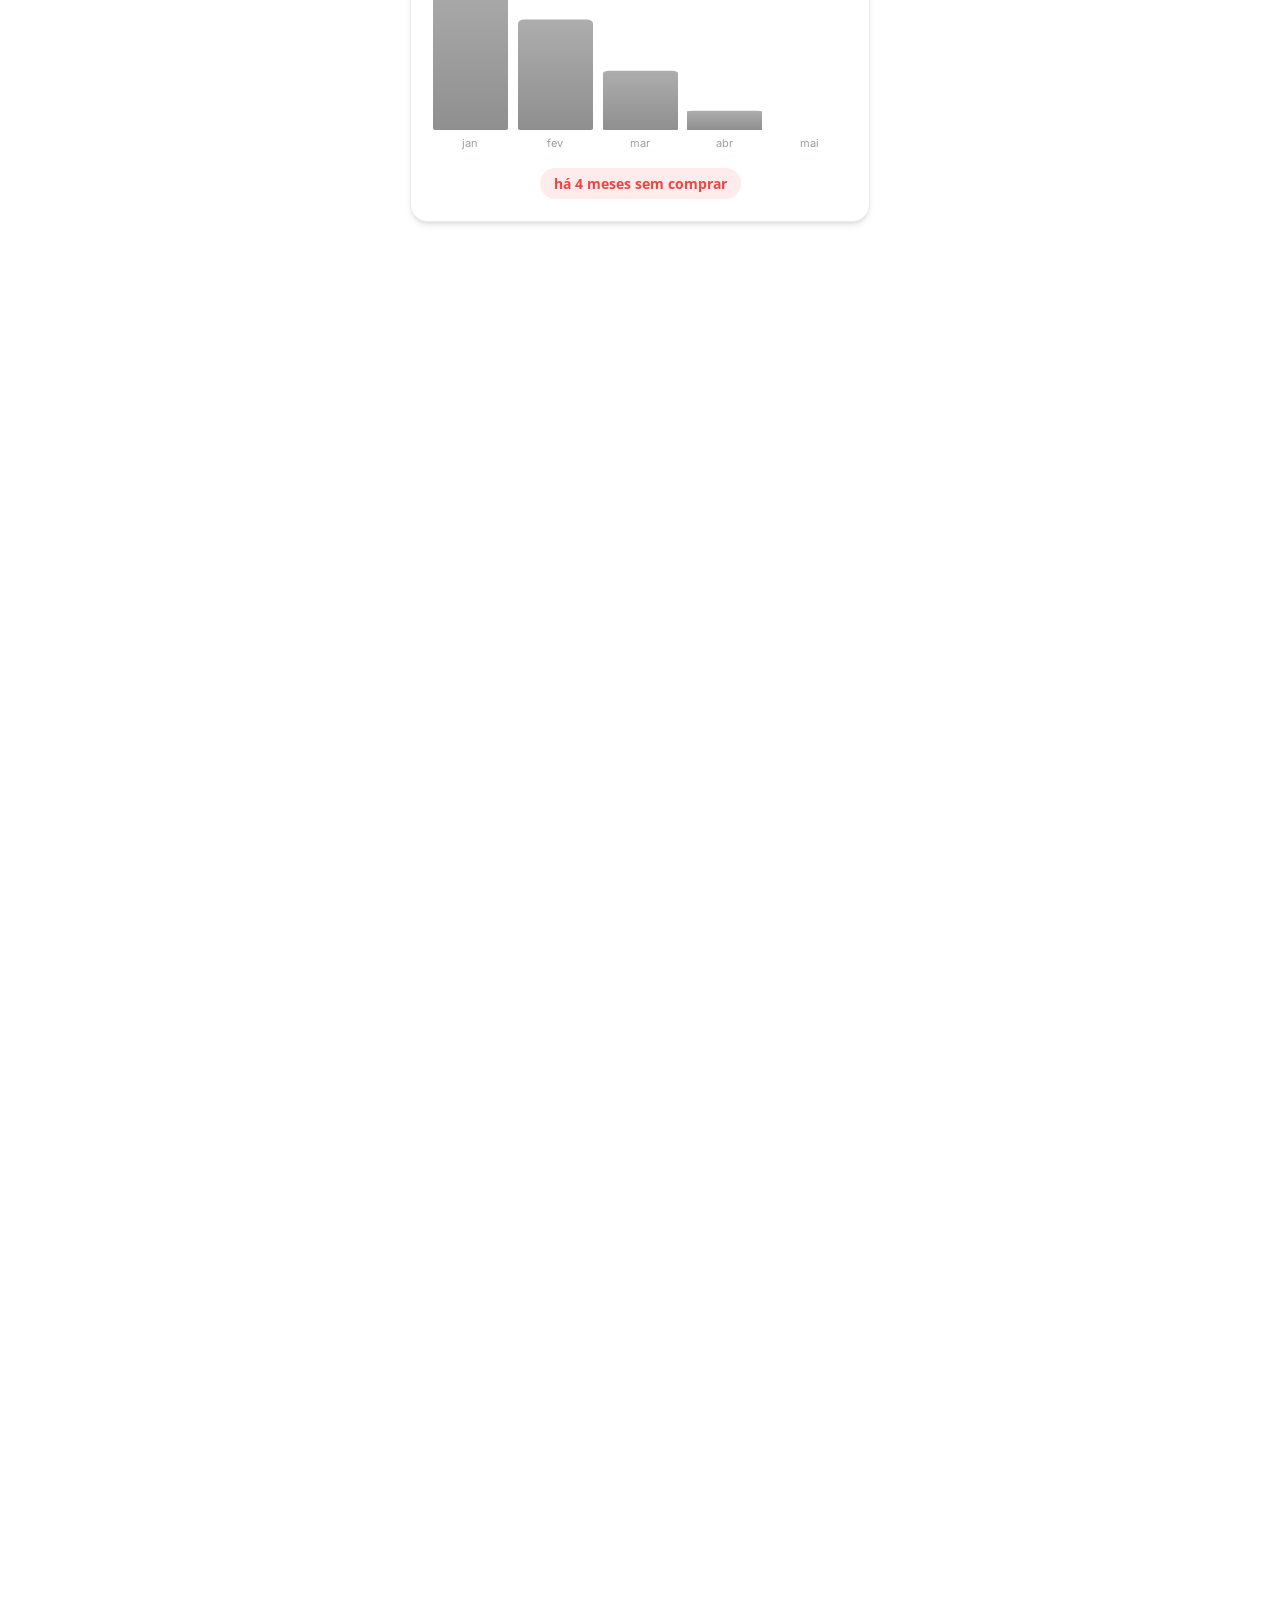
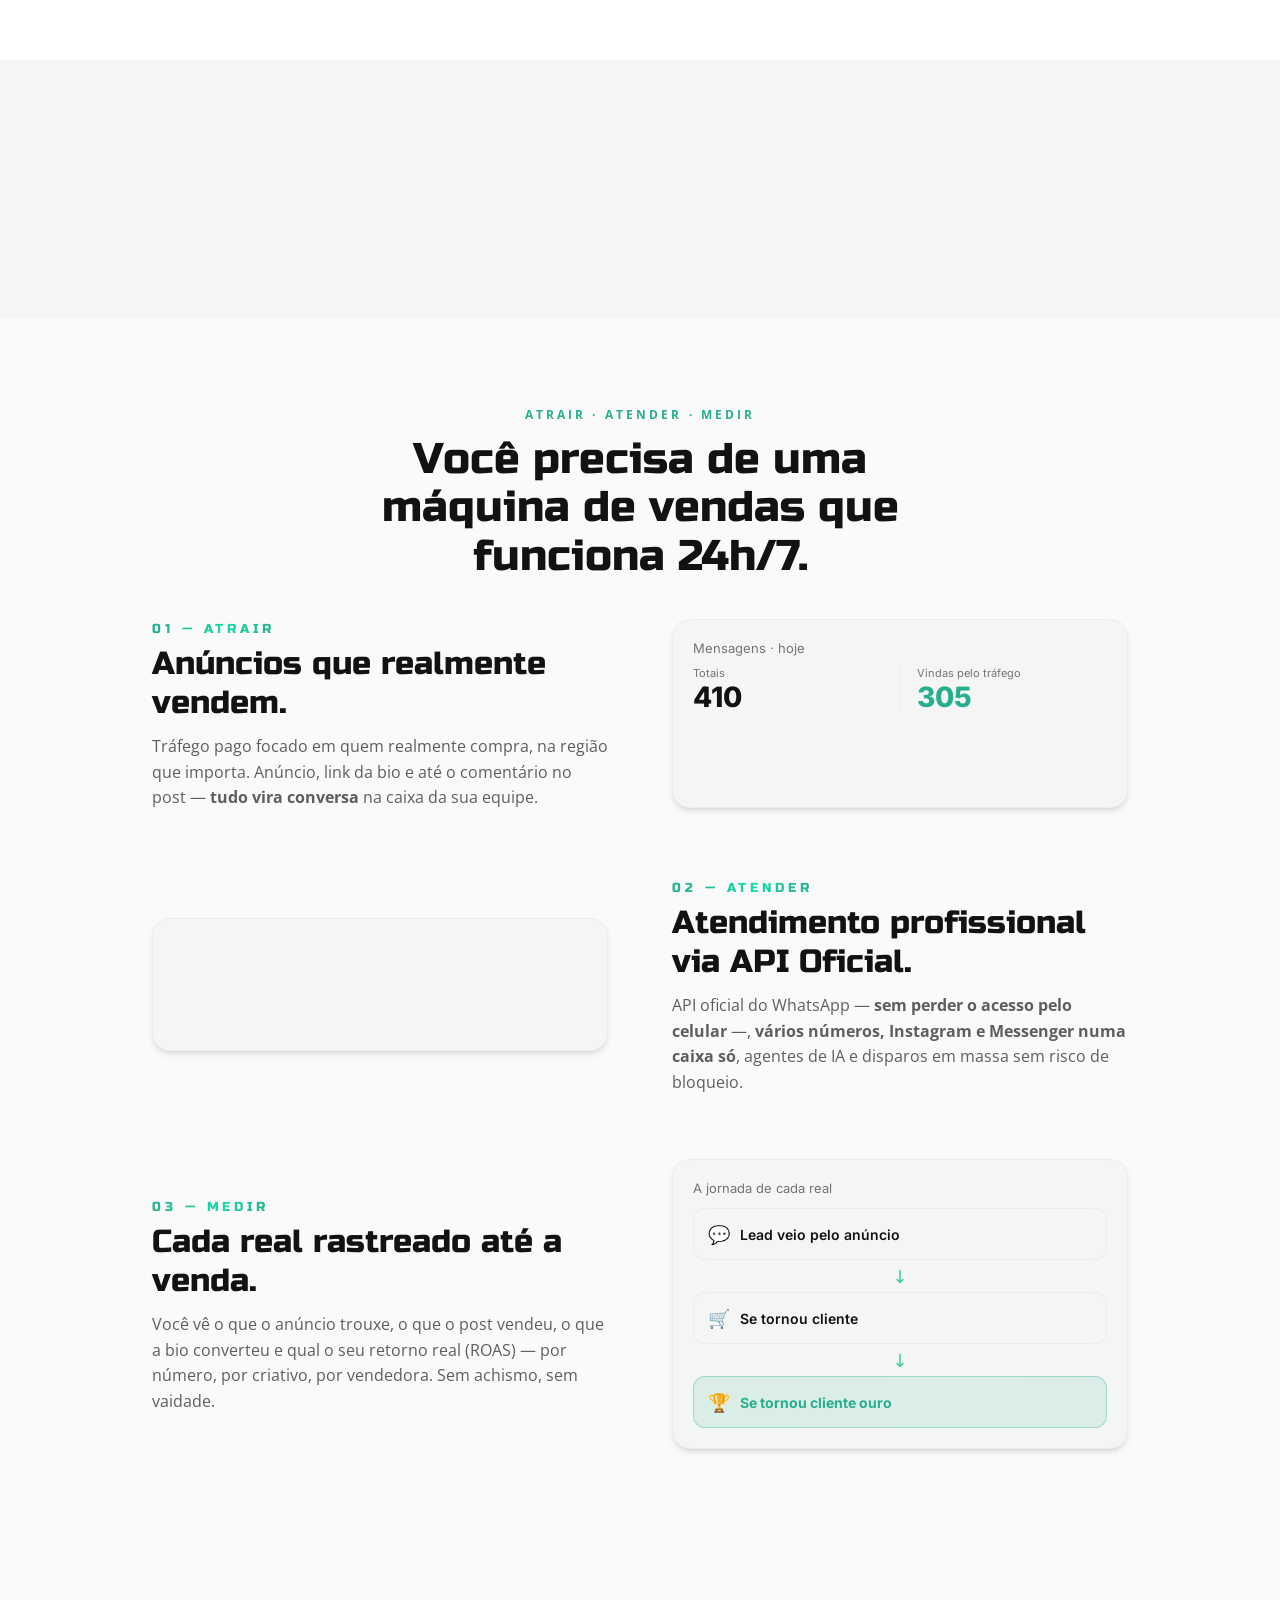
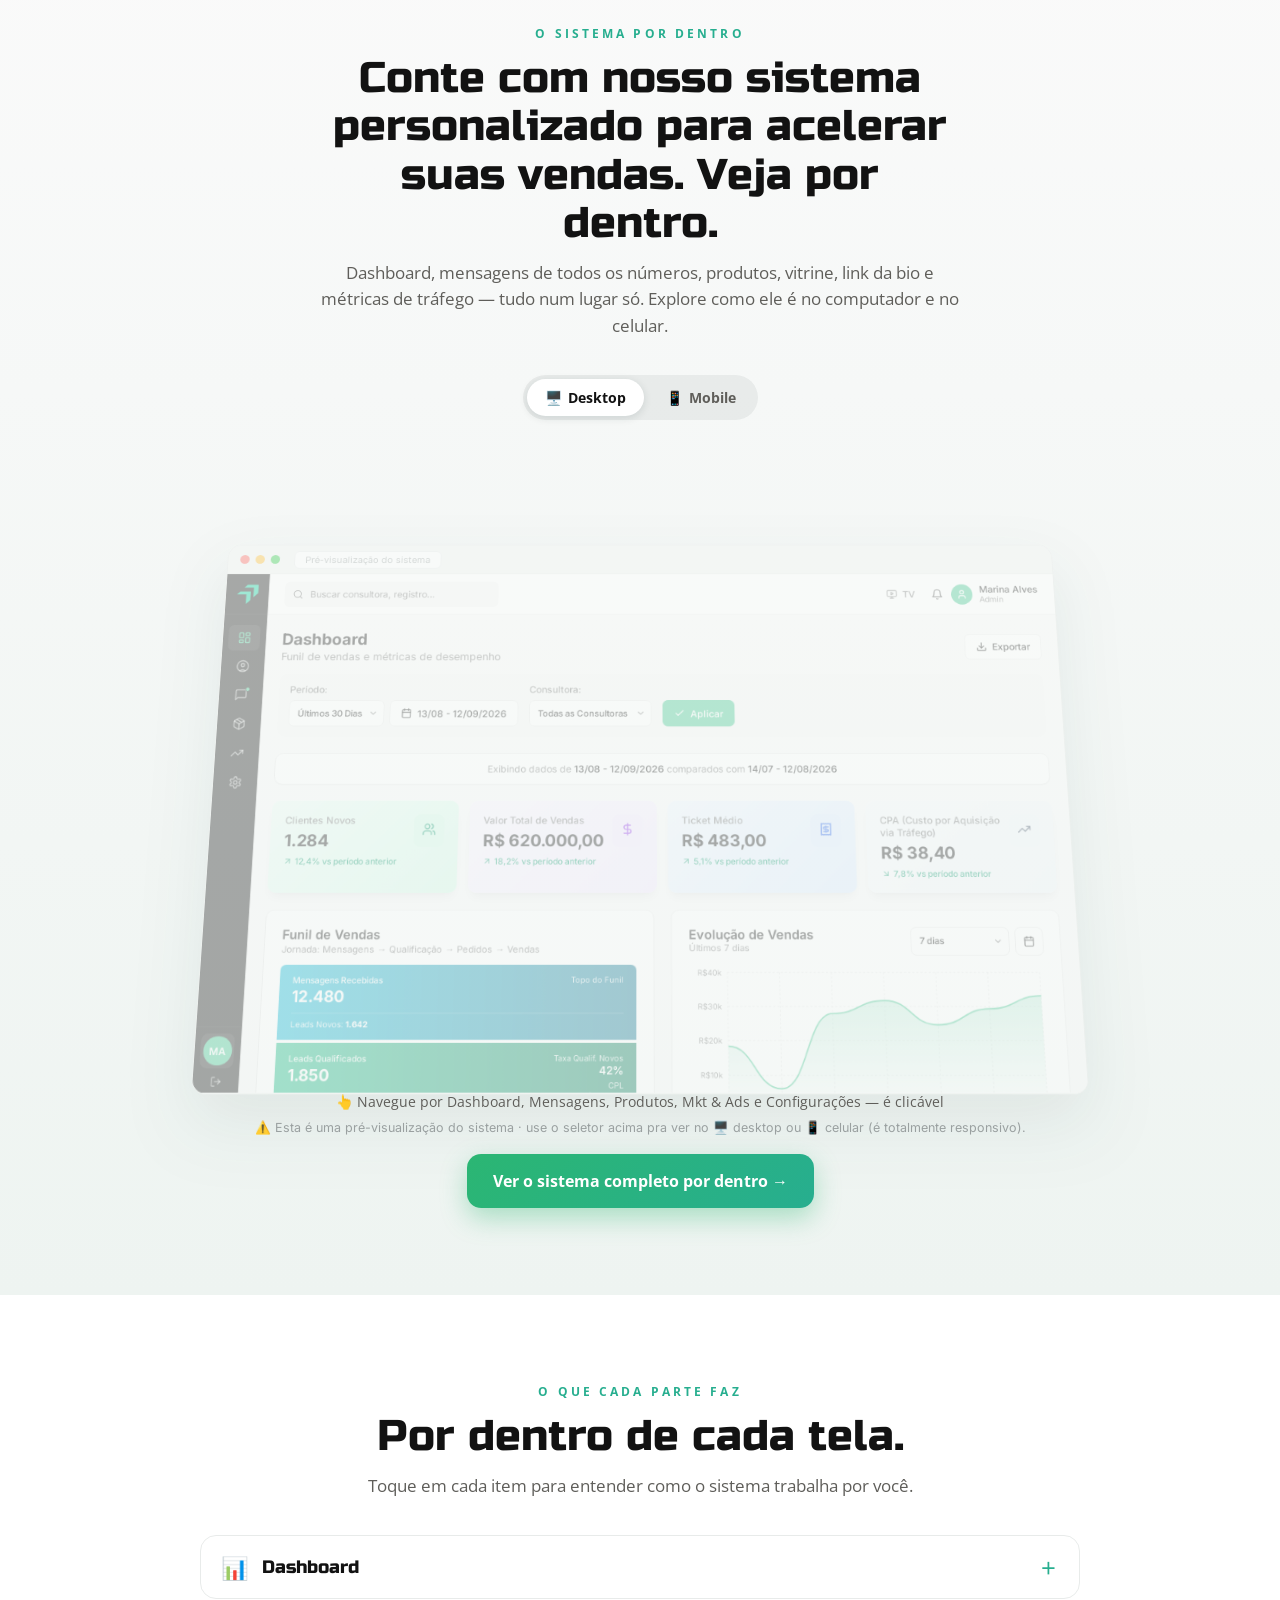
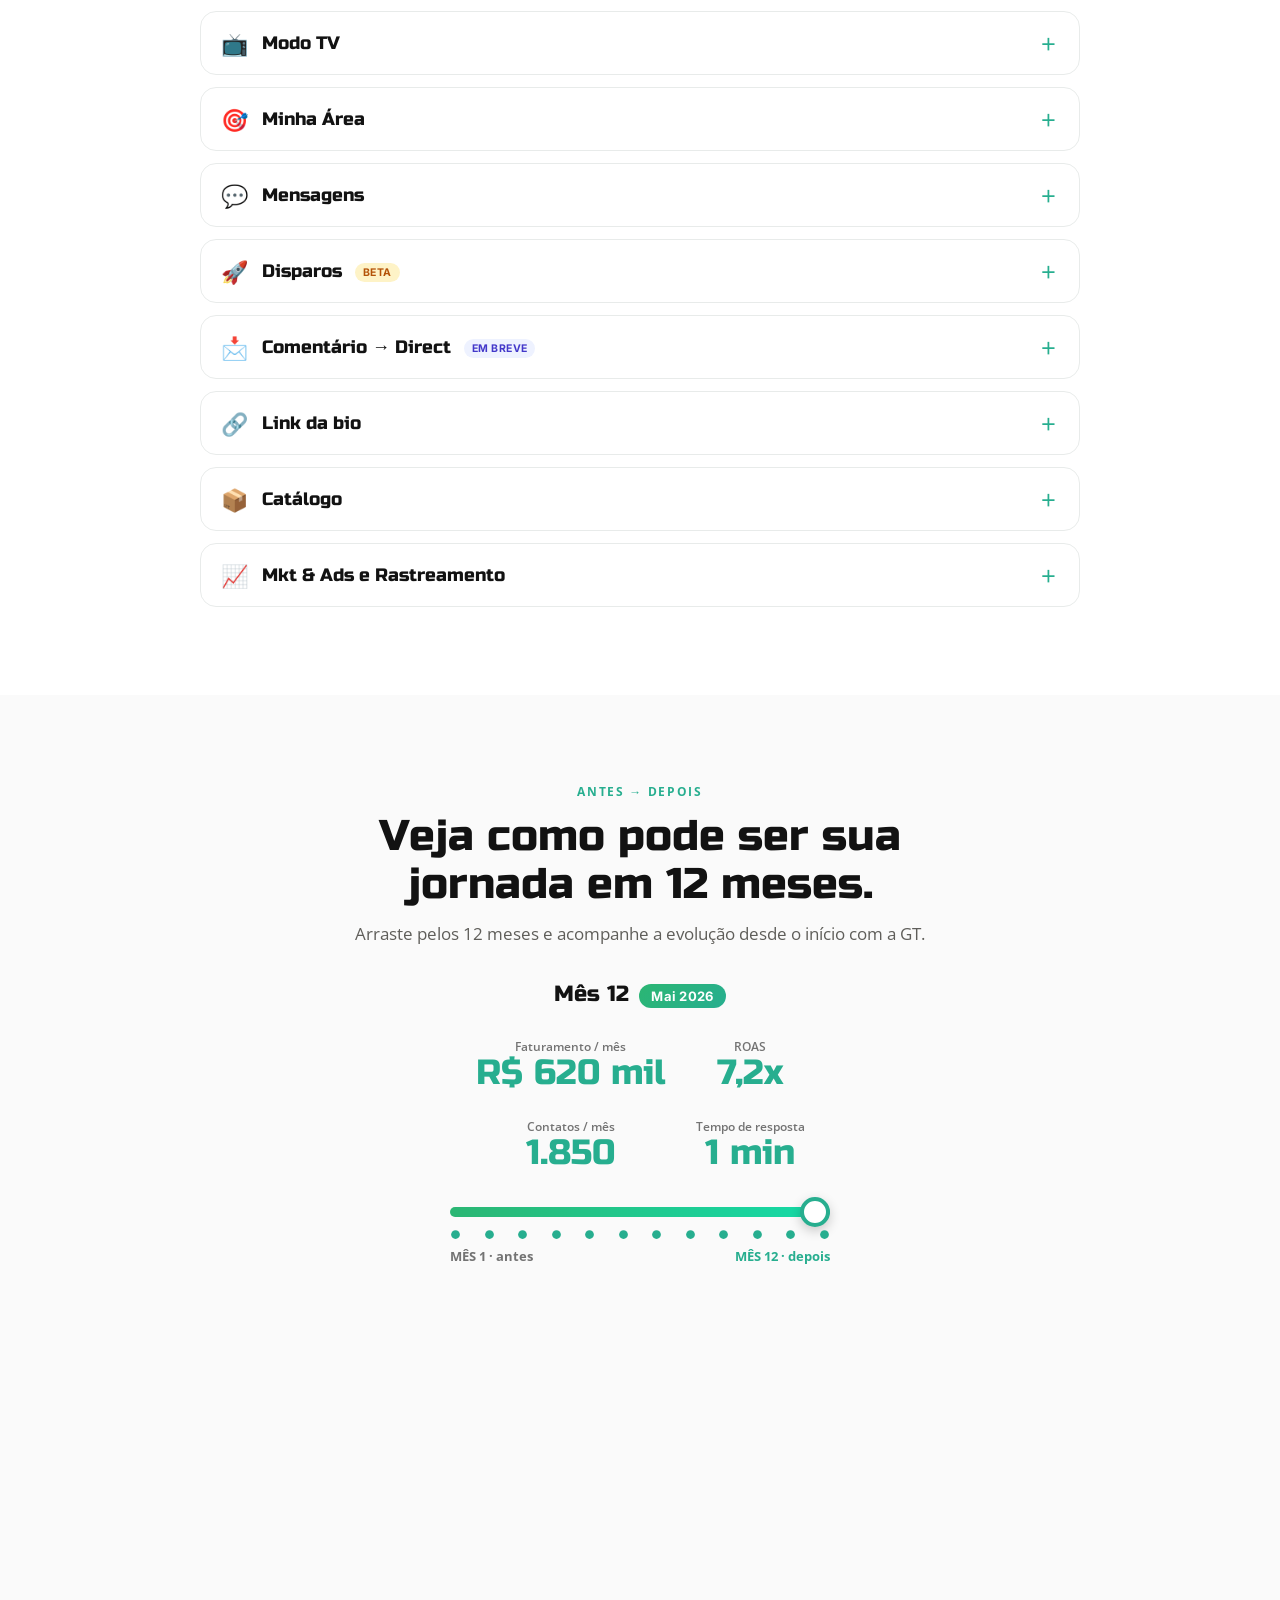
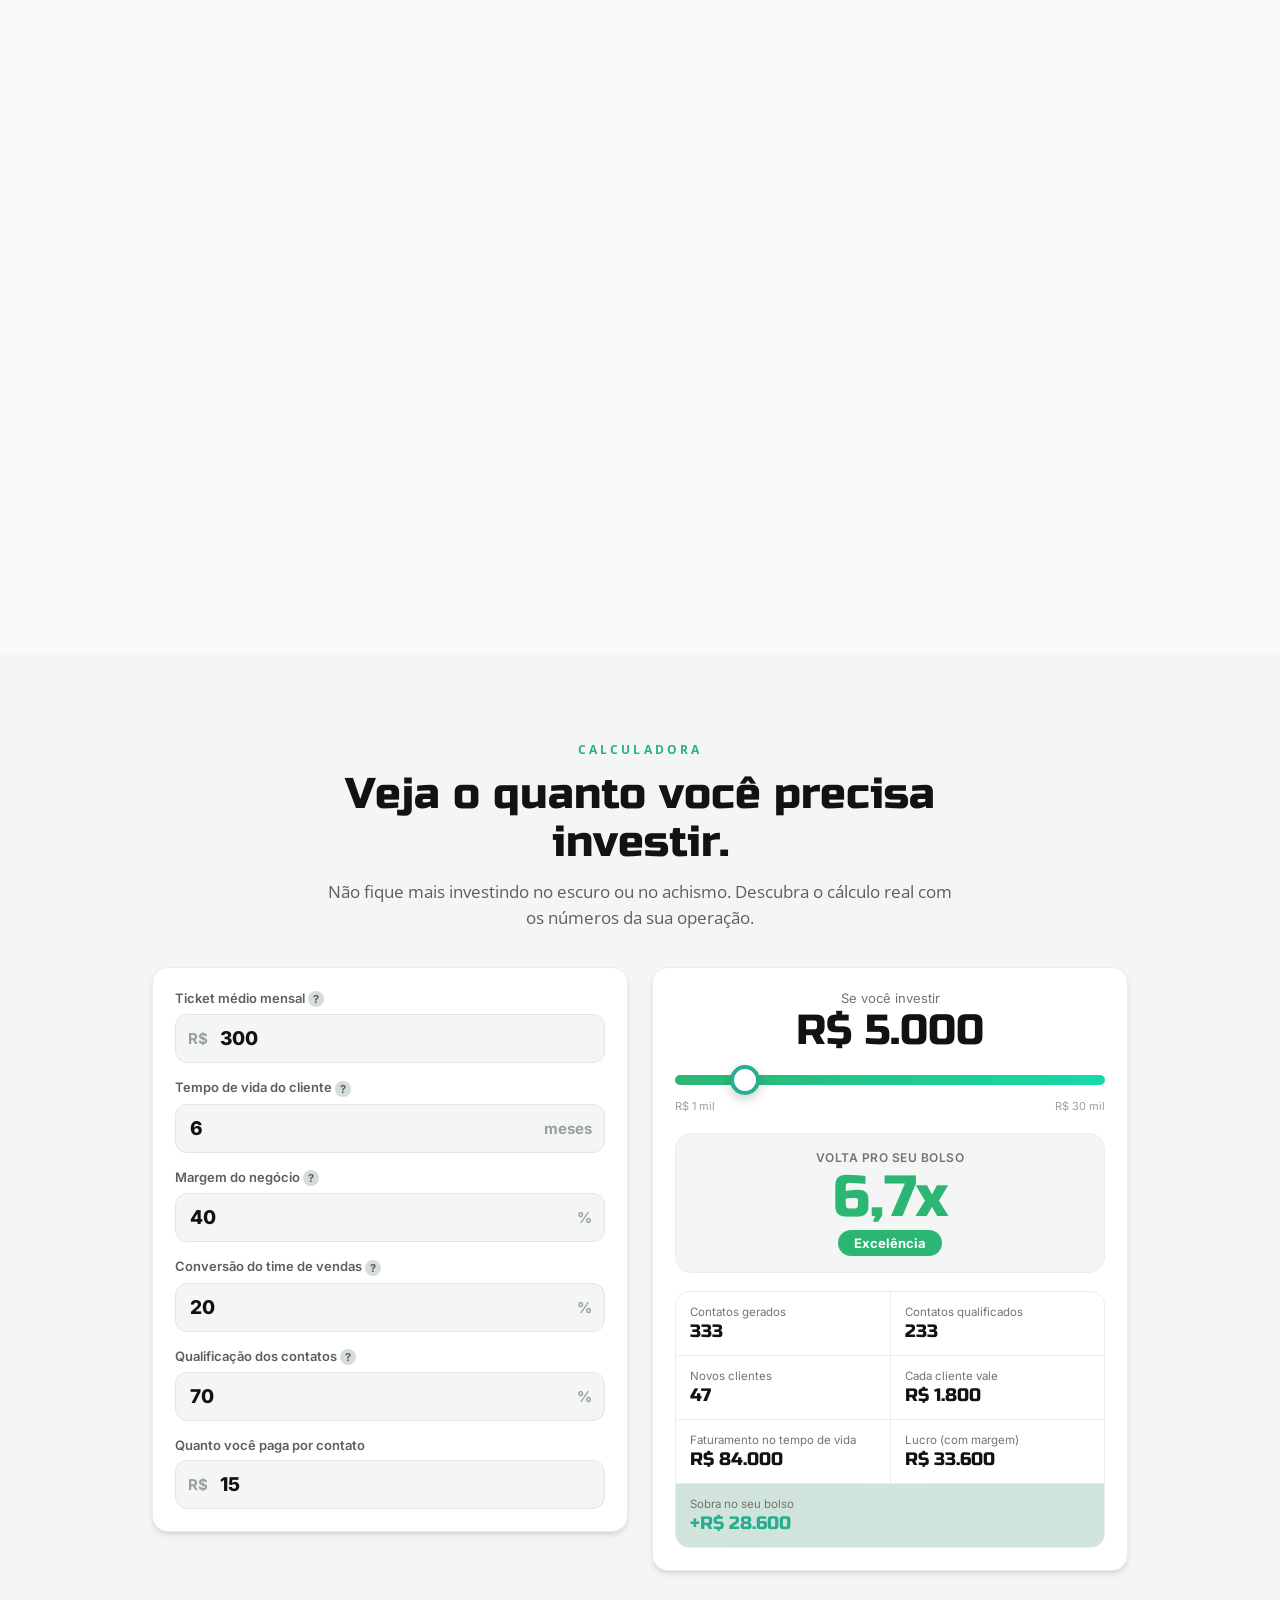
==== commit 636451bd: "Kiosk sem botões de saída (Agendar/WhatsApp/abrir sistema); accordion Catálogo mostra a loja pública" ====
--- a/index.html
+++ b/index.html
@@ -521,13 +521,13 @@
         <div class="acc-body">
           <div class="acc-inner">
             <ul class="acc-list">
-              <li><b>Todo o seu catálogo num lugar só.</b> Grade por cor e tamanho, estoque, preço unitário e de grade, fotos e vídeo. Produto esgotado sai da vitrine sozinho; o que você desligou fica desligado.</li>
-              <li><b>Organizado do seu jeito.</b> Categorias que você arrasta para ordenar, filtros de trabalho (sem foto, sem estoque, fora da loja) e edição em massa.</li>
-              <li><b>Ranking que fala a verdade.</b> Mais vendidos, recompra, produtos isca, curva de tamanhos e cores — para planejar a próxima grade.</li>
-            </ul>
-            <div class="acc-shot">
-              <div class="acc-tv-head"><span class="acc-tv-dot"></span> Catálogo · grade, estoque e preços</div>
-              <div class="acc-shot-vp"><iframe class="acc-shot-frame" data-w="1280" data-h="800" data-msrc="system/index.html?view=mobile&screen=produtos&tab=catalogo" data-src="system/index.html?screen=produtos&tab=catalogo" title="Produtos &amp; Vitrine — prévia" scrolling="no" loading="lazy"></iframe></div>
+              <li><b>Sua loja online, pronta.</b> Catálogo com fotos, vídeo, grade por cor e tamanho, preço de atacado e revenda sugerida — no seu domínio, com a sua marca. Produto esgotado sai da vitrine sozinho.</li>
+              <li><b>Sacola que respeita a grade.</b> A lojista monta o pedido por grade fechada (1 linha por cor, + e − andam de grade em grade) e fecha no WhatsApp — com a consultora do rodízio.</li>
+              <li><b>Cada loja com o seu link.</b> Atacado e varejo separados, link por consultora e banners de destaque — e tudo que vende na loja entra no Ranking e nas metas.</li>
+            </ul>
+            <div class="acc-shot acc-shot--phone">
+              <div class="acc-tv-head"><span class="acc-tv-dot"></span> A loja como a sua cliente vê</div>
+              <div class="acc-shot-vp"><iframe class="acc-shot-frame" data-w="390" data-h="844" data-src="system/index.html?view=loja&notch=1" title="Produtos &amp; Vitrine — prévia" scrolling="no" loading="lazy"></iframe></div>
             </div>
           </div>
         </div>
--- a/landing.css
+++ b/landing.css
@@ -674,3 +674,15 @@
 .acc-tag { display: inline-block; vertical-align: middle; margin-left: 8px; font-family: 'Inter', sans-serif; font-size: 10.5px; font-weight: 700; letter-spacing: .04em; text-transform: uppercase; padding: 3px 8px; border-radius: 999px; }
 .acc-tag-soon { background: #eef2ff; color: #4338ca; }
 .acc-tag-beta { background: #fef3c7; color: #b45309; }
+
+/* ===== modo apresentação (?kiosk=1): botão discreto de play/pause ===== */
+.kiosk-btn { position: fixed; right: 14px; bottom: 14px; z-index: 9999; height: 34px; width: 34px; border-radius: 999px; border: 1px solid rgba(255,255,255,.35); background: rgba(18,18,18,.28); color: rgba(255,255,255,.75); font-size: 12px; line-height: 1; display: flex; align-items: center; justify-content: center; cursor: pointer; opacity: .45; backdrop-filter: blur(4px); transition: opacity .2s; }
+.kiosk-btn:hover, .kiosk-btn.is-paused { opacity: .85; }
+html.kiosk { scroll-behavior: auto; }
+/* telão vertical 50" (1080×1920): sem zoom a página fica minúscula; 1.6 ⇒ viewport útil 675×1200 = layout de celular ampliado */
+html.kiosk.kiosk-zoom { zoom: 1.6; }
+html.kiosk .nav-cta, html.kiosk .btn-cta { pointer-events: auto; }
+/* modo apresentação: nada que leve pra fora do telão */
+html.kiosk .nav-cta, html.kiosk .hero .btn-block, html.kiosk .sys-full-btn, html.kiosk #cta .btn-cta, html.kiosk #cta .reinforce { display: none !important; }
+html.kiosk footer a, html.kiosk .hero-trust a { pointer-events: none; text-decoration: none; }
+html.kiosk .kiosk-cta-note { display: inline-block; margin-top: 18px; padding: 12px 22px; border-radius: 999px; background: rgba(21,219,168,.14); color: #15dba8; font-family: 'Inter', sans-serif; font-weight: 700; font-size: 18px; }
